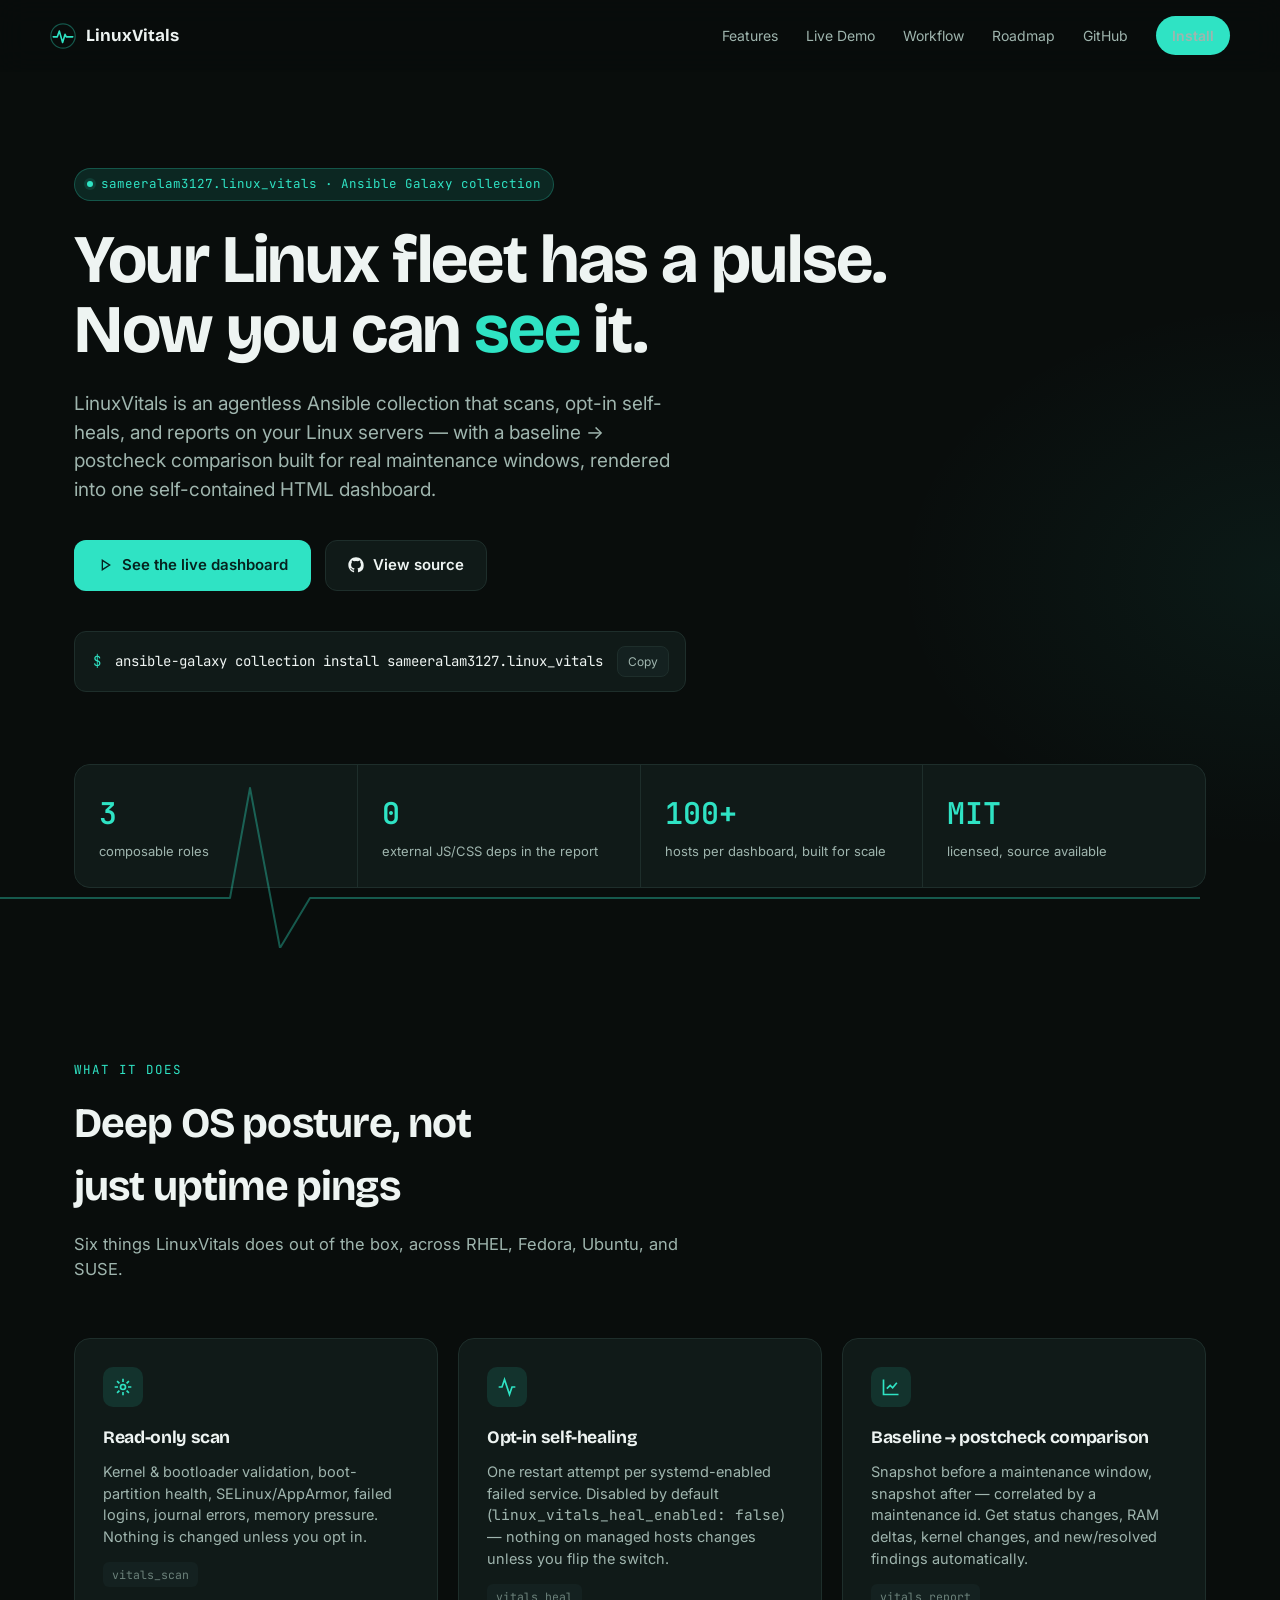
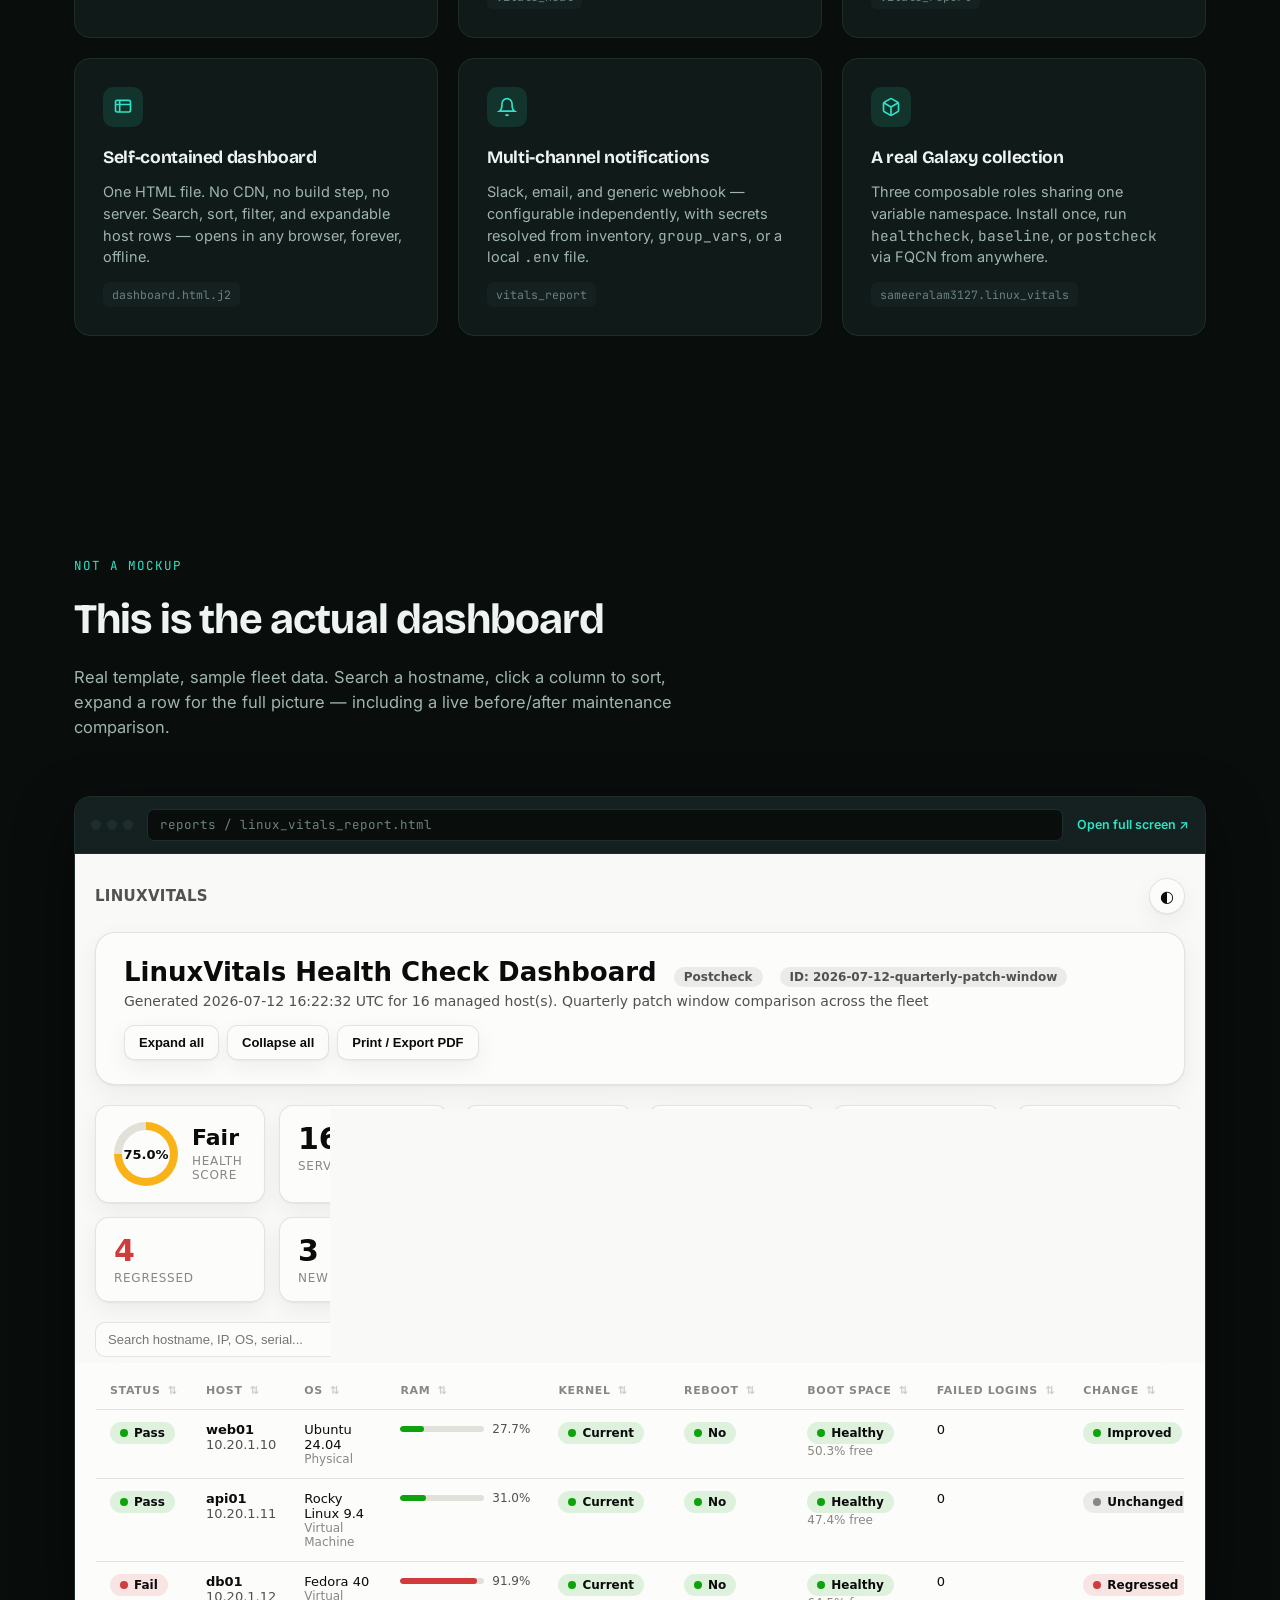
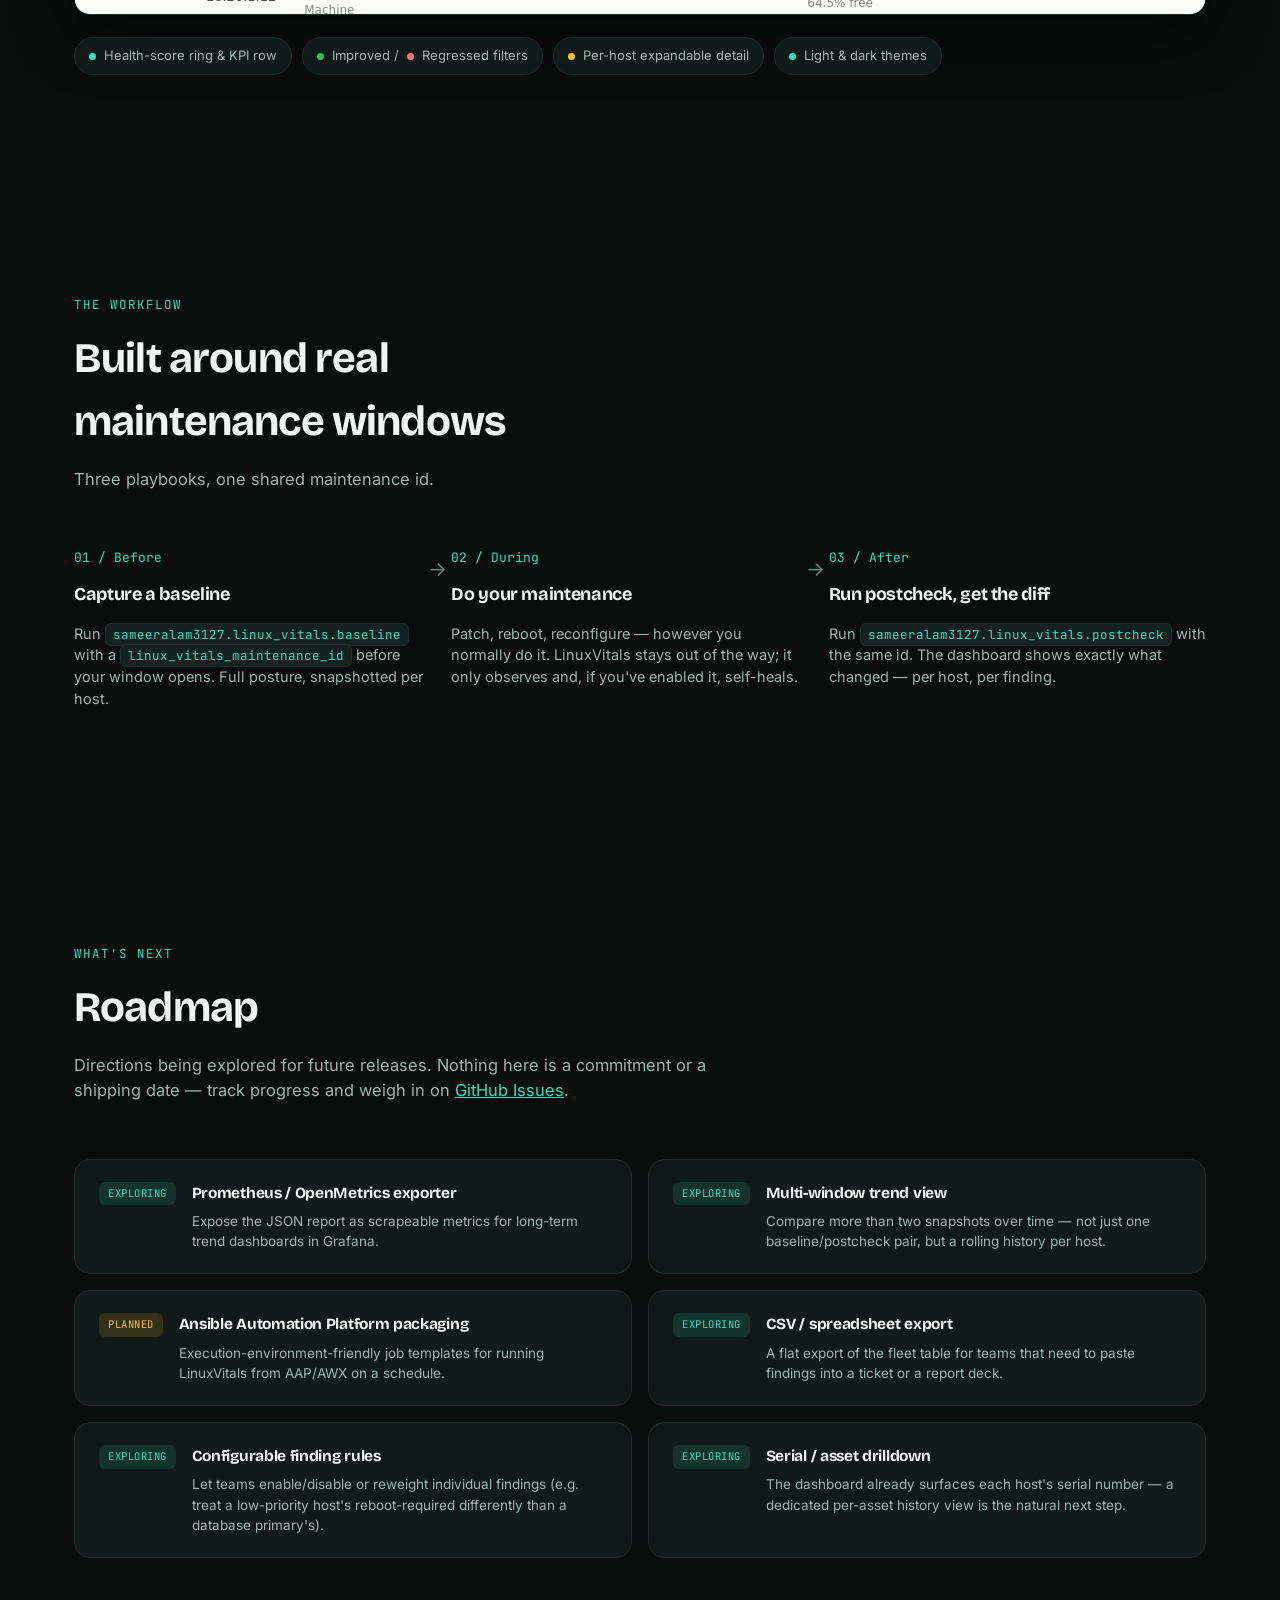
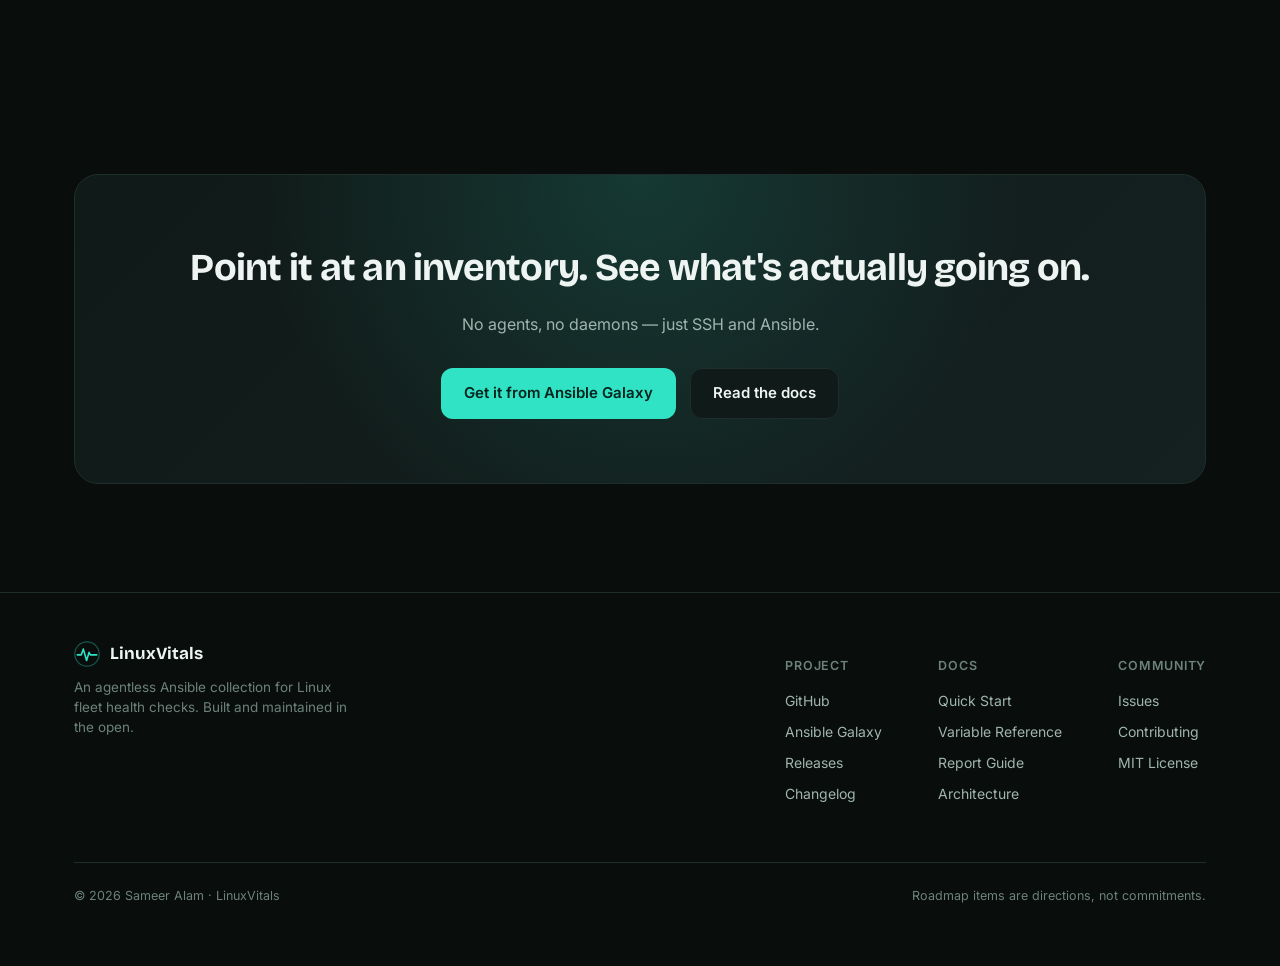
==== index.html @ 7f9e9f15 "Add gh-pages landing site with a live sample dashboard Standalone GitHub Pages site for the sameeral" ====
<!DOCTYPE html>
<html lang="en">
<head>
<meta charset="UTF-8">
<meta name="viewport" content="width=device-width, initial-scale=1.0">
<title>LinuxVitals — Continuous vitals for your Linux fleet</title>
<meta name="description" content="LinuxVitals is an agentless Ansible collection that scans, heals, and reports on Linux fleets — with a baseline/postcheck comparison built for real maintenance windows, and a self-contained HTML dashboard.">
<link rel="icon" href="data:image/svg+xml,%3Csvg xmlns='http://www.w3.org/2000/svg' viewBox='0 0 100 100'%3E%3Ctext y='.9em' font-size='90'%3E%F0%9F%A9%BA%3C/text%3E%3C/svg%3E">
<link rel="preconnect" href="https://fonts.googleapis.com">
<link rel="preconnect" href="https://fonts.gstatic.com" crossorigin>
<link href="https://fonts.googleapis.com/css2?family=Bricolage+Grotesque:opsz,wght@12..96,400;12..96,500;12..96,600;12..96,700;12..96,800&family=Inter:wght@400;500;600;700&family=JetBrains+Mono:wght@400;500;600&display=swap" rel="stylesheet">
<style>
  :root {
    --bg: #090d0c;
    --bg-alt: #0d1312;
    --surface: #101a18;
    --surface-2: #142120;
    --line: #1e2e2b;
    --ink: #eef4f2;
    --ink-2: #9fb5ae;
    --ink-3: #6c827b;
    --accent: #2fe3c4;
    --accent-dim: #1c8f7c;
    --accent-wash: rgba(47, 227, 196, 0.12);
    --good: #22c55e;
    --warning: #fbbf24;
    --critical: #f87171;
    --good-wash: rgba(34, 197, 94, 0.14);
    --warning-wash: rgba(251, 191, 36, 0.14);
    --critical-wash: rgba(248, 113, 113, 0.14);
    --shadow: 0 1px 0 rgba(255,255,255,0.03) inset, 0 20px 60px rgba(0,0,0,0.45);
    --radius: 16px;
    --font-display: "Bricolage Grotesque", system-ui, sans-serif;
    --font-body: "Inter", system-ui, -apple-system, sans-serif;
    --font-mono: "JetBrains Mono", ui-monospace, "SF Mono", monospace;
  }

  * { box-sizing: border-box; }
  html { scroll-behavior: smooth; }

  @media (prefers-reduced-motion: reduce) {
    html { scroll-behavior: auto; }
    * { animation-duration: 0.01ms !important; animation-iteration-count: 1 !important; transition-duration: 0.01ms !important; }
  }

  body {
    margin: 0;
    background: var(--bg);
    background-image:
      radial-gradient(ellipse 900px 500px at 15% -10%, rgba(47,227,196,0.10), transparent 60%),
      radial-gradient(ellipse 700px 500px at 100% 10%, rgba(47,227,196,0.06), transparent 55%);
    color: var(--ink);
    font-family: var(--font-body);
    line-height: 1.5;
    -webkit-font-smoothing: antialiased;
  }

  a { color: inherit; }

  ::selection { background: var(--accent); color: #06231e; }

  .wrap { max-width: 1180px; margin: 0 auto; padding: 0 24px; }

  h1, h2, h3 { font-family: var(--font-display); font-weight: 700; letter-spacing: -0.02em; text-wrap: balance; margin: 0; }

  code, .mono { font-family: var(--font-mono); }

  /* ---------- Nav ---------- */
  .nav {
    position: sticky; top: 0; z-index: 50;
    display: flex; align-items: center; justify-content: space-between;
    padding: 16px 24px;
    background: rgba(9, 13, 12, 0.72);
    backdrop-filter: blur(14px) saturate(140%);
    border-bottom: 1px solid transparent;
    transition: border-color 0.25s ease, background 0.25s ease;
  }
  .nav.is-scrolled { border-bottom-color: var(--line); background: rgba(9, 13, 12, 0.92); }
  .nav-inner { max-width: 1180px; margin: 0 auto; width: 100%; display: flex; align-items: center; justify-content: space-between; }

  .brand { display: flex; align-items: center; gap: 10px; font-family: var(--font-display); font-weight: 700; font-size: 17px; text-decoration: none; }
  .brand-mark { width: 26px; height: 26px; flex-shrink: 0; }

  .nav-links { display: flex; align-items: center; gap: 28px; }
  .nav-links a { font-size: 14px; color: var(--ink-2); text-decoration: none; transition: color 0.15s ease; }
  .nav-links a:hover { color: var(--ink); }
  .nav-cta {
    display: inline-flex; align-items: center; gap: 8px;
    background: var(--accent); color: #06231e; font-weight: 600; font-size: 13.5px;
    padding: 9px 16px; border-radius: 999px; text-decoration: none;
    transition: transform 0.15s ease, box-shadow 0.15s ease;
  }
  .nav-cta:hover { transform: translateY(-1px); box-shadow: 0 8px 24px rgba(47,227,196,0.28); }

  @media (max-width: 780px) { .nav-links > a:not(.nav-cta) { display: none; } }

  /* ---------- Hero ---------- */
  .hero { position: relative; padding: 96px 0 60px; overflow: hidden; }
  .hero-pulse { position: absolute; inset: auto 0 -20px 0; height: 220px; opacity: 0.55; pointer-events: none; }
  .eyebrow {
    display: inline-flex; align-items: center; gap: 8px;
    font-family: var(--font-mono); font-size: 12.5px; color: var(--accent);
    background: var(--accent-wash); border: 1px solid rgba(47,227,196,0.25);
    padding: 6px 12px; border-radius: 999px; margin-bottom: 24px;
  }
  .eyebrow .dot { width: 6px; height: 6px; border-radius: 50%; background: var(--accent); box-shadow: 0 0 0 3px var(--accent-wash); }

  .hero h1 { font-size: clamp(38px, 5.4vw, 68px); line-height: 1.04; max-width: 850px; }
  .hero h1 em { font-style: normal; color: var(--accent); }
  .hero p.lede { font-size: 19px; color: var(--ink-2); max-width: 620px; margin: 24px 0 36px; }

  .hero-actions { display: flex; flex-wrap: wrap; gap: 14px; align-items: center; }

  .btn {
    display: inline-flex; align-items: center; gap: 9px;
    padding: 13px 22px; border-radius: 12px; font-weight: 600; font-size: 15px;
    text-decoration: none; border: 1px solid transparent; cursor: pointer;
    transition: transform 0.15s ease, box-shadow 0.15s ease, border-color 0.15s ease, background 0.15s ease;
  }
  .btn-primary { background: var(--accent); color: #06231e; }
  .btn-primary:hover { transform: translateY(-1px); box-shadow: 0 10px 28px rgba(47,227,196,0.3); }
  .btn-ghost { background: var(--surface); color: var(--ink); border-color: var(--line); }
  .btn-ghost:hover { border-color: var(--accent-dim); }

  .install-snippet {
    margin-top: 40px; display: inline-flex; align-items: center; gap: 14px;
    background: var(--surface); border: 1px solid var(--line); border-radius: 12px;
    padding: 14px 16px 14px 18px; font-family: var(--font-mono); font-size: 14px; color: var(--ink-2);
  }
  .install-snippet .prompt { color: var(--accent); }
  .install-snippet code { color: var(--ink); }
  .copy-btn {
    background: var(--surface-2); border: 1px solid var(--line); color: var(--ink-2);
    border-radius: 8px; padding: 7px 10px; font-size: 12px; cursor: pointer; font-family: var(--font-body);
    transition: color 0.15s ease, border-color 0.15s ease;
  }
  .copy-btn:hover { color: var(--ink); border-color: var(--accent-dim); }

  /* ---------- Stat strip ---------- */
  .stat-strip {
    display: grid; grid-template-columns: repeat(4, 1fr); gap: 1px;
    background: var(--line); border: 1px solid var(--line); border-radius: var(--radius);
    overflow: hidden; margin-top: 72px;
  }
  .stat-strip .stat { background: var(--surface); padding: 26px 24px; }
  .stat .stat-value { font-family: var(--font-mono); font-size: 30px; font-weight: 600; color: var(--accent); font-variant-numeric: tabular-nums; }
  .stat .stat-label { font-size: 13px; color: var(--ink-2); margin-top: 6px; }
  @media (max-width: 700px) { .stat-strip { grid-template-columns: repeat(2, 1fr); } }

  /* ---------- Section shell ---------- */
  section { padding: 108px 0; }
  .section-head { max-width: 640px; margin-bottom: 56px; }
  .section-tag { font-family: var(--font-mono); font-size: 12.5px; color: var(--accent); text-transform: uppercase; letter-spacing: 0.08em; }
  .section-head h2 { font-size: clamp(28px, 3.6vw, 42px); margin-top: 12px; }
  .section-head p { color: var(--ink-2); font-size: 16.5px; margin-top: 14px; }

  .reveal { opacity: 0; transform: translateY(18px); transition: opacity 0.6s ease, transform 0.6s ease; }
  .reveal.is-visible { opacity: 1; transform: none; }

  /* ---------- Features ---------- */
  .feature-grid { display: grid; grid-template-columns: repeat(3, 1fr); gap: 20px; }
  @media (max-width: 940px) { .feature-grid { grid-template-columns: repeat(2, 1fr); } }
  @media (max-width: 640px) { .feature-grid { grid-template-columns: 1fr; } }

  .feature-card {
    background: var(--surface); border: 1px solid var(--line); border-radius: var(--radius);
    padding: 28px; transition: border-color 0.2s ease, transform 0.2s ease;
  }
  .feature-card:hover { border-color: var(--accent-dim); transform: translateY(-3px); }
  .feature-icon {
    width: 40px; height: 40px; border-radius: 10px; background: var(--accent-wash);
    display: flex; align-items: center; justify-content: center; margin-bottom: 18px; color: var(--accent);
  }
  .feature-card h3 { font-size: 17.5px; margin-bottom: 10px; }
  .feature-card p { font-size: 14.5px; color: var(--ink-2); margin: 0; }
  .feature-card .tag { display: inline-block; margin-top: 14px; font-family: var(--font-mono); font-size: 11.5px; color: var(--ink-3); background: var(--surface-2); padding: 4px 9px; border-radius: 6px; }

  /* ---------- Demo section ---------- */
  .browser-frame {
    background: var(--surface); border: 1px solid var(--line); border-radius: var(--radius);
    overflow: hidden; box-shadow: var(--shadow);
  }
  .browser-chrome {
    display: flex; align-items: center; gap: 14px;
    padding: 12px 16px; background: var(--surface-2); border-bottom: 1px solid var(--line);
  }
  .browser-dots { display: flex; gap: 6px; }
  .browser-dots span { width: 10px; height: 10px; border-radius: 50%; background: var(--line); }
  .browser-url {
    flex: 1; font-family: var(--font-mono); font-size: 12.5px; color: var(--ink-3);
    background: var(--bg); border: 1px solid var(--line); border-radius: 7px; padding: 6px 12px;
  }
  .browser-open { font-size: 12.5px; color: var(--accent); text-decoration: none; white-space: nowrap; font-weight: 600; }
  .demo-frame-wrap { height: 760px; background: #fcfcfb; }
  .demo-frame-wrap iframe { width: 100%; height: 100%; border: 0; display: block; }

  .demo-callouts { display: flex; flex-wrap: wrap; gap: 10px; margin-top: 22px; }
  .callout-pill {
    display: inline-flex; align-items: center; gap: 8px;
    font-size: 13px; color: var(--ink-2); background: var(--surface); border: 1px solid var(--line);
    padding: 8px 14px; border-radius: 999px;
  }
  .callout-pill .dot { width: 7px; height: 7px; border-radius: 50%; }
  .callout-pill .dot.good { background: var(--good); }
  .callout-pill .dot.warn { background: var(--warning); }
  .callout-pill .dot.crit { background: var(--critical); }
  .callout-pill .dot.accent { background: var(--accent); }

  /* ---------- Workflow ---------- */
  .workflow { display: grid; grid-template-columns: repeat(3, 1fr); gap: 0; position: relative; }
  @media (max-width: 820px) { .workflow { grid-template-columns: 1fr; gap: 20px; } }
  .workflow-step { position: relative; padding: 0 28px 0 0; }
  .workflow-step:last-child { padding-right: 0; }
  .workflow-num { font-family: var(--font-mono); color: var(--accent); font-size: 13px; margin-bottom: 14px; }
  .workflow-step h3 { font-size: 18px; margin-bottom: 10px; }
  .workflow-step p { color: var(--ink-2); font-size: 14.5px; }
  .workflow-step code { background: var(--surface-2); border: 1px solid var(--line); padding: 2px 7px; border-radius: 6px; font-size: 12.5px; color: var(--accent); }
  .workflow-arrow { position: absolute; right: 4px; top: 6px; color: var(--ink-3); font-size: 20px; }
  @media (max-width: 820px) { .workflow-arrow { display: none; } }

  /* ---------- Roadmap ---------- */
  .roadmap-note {
    font-size: 13.5px; color: var(--ink-3); border-left: 2px solid var(--accent-dim);
    padding-left: 14px; margin-bottom: 40px; max-width: 560px;
  }
  .roadmap-grid { display: grid; grid-template-columns: repeat(2, 1fr); gap: 16px; }
  @media (max-width: 780px) { .roadmap-grid { grid-template-columns: 1fr; } }
  .roadmap-card {
    display: flex; gap: 16px; background: var(--surface); border: 1px solid var(--line);
    border-radius: var(--radius); padding: 22px 24px;
  }
  .roadmap-status {
    flex-shrink: 0; font-family: var(--font-mono); font-size: 10.5px; text-transform: uppercase; letter-spacing: 0.05em;
    padding: 4px 9px; border-radius: 6px; height: fit-content; white-space: nowrap;
  }
  .roadmap-status.exploring { background: var(--accent-wash); color: var(--accent); }
  .roadmap-status.planned { background: var(--warning-wash); color: var(--warning); }
  .roadmap-card h3 { font-size: 15.5px; margin-bottom: 6px; }
  .roadmap-card p { font-size: 13.5px; color: var(--ink-2); margin: 0; }

  /* ---------- CTA band ---------- */
  .cta-band {
    background: linear-gradient(135deg, var(--surface) 0%, var(--surface-2) 100%);
    border: 1px solid var(--line); border-radius: 24px;
    padding: 64px 48px; text-align: center; position: relative; overflow: hidden;
  }
  .cta-band::before {
    content: ""; position: absolute; inset: 0;
    background: radial-gradient(circle at 50% 0%, rgba(47,227,196,0.14), transparent 60%);
  }
  .cta-band h2 { font-size: clamp(26px, 4vw, 38px); position: relative; }
  .cta-band p { color: var(--ink-2); margin: 16px auto 32px; max-width: 480px; position: relative; }
  .cta-band .hero-actions { justify-content: center; position: relative; }

  /* ---------- Footer ---------- */
  footer { border-top: 1px solid var(--line); padding: 48px 0 60px; }
  .footer-grid { display: flex; justify-content: space-between; align-items: flex-start; flex-wrap: wrap; gap: 32px; }
  .footer-brand p { color: var(--ink-3); font-size: 13.5px; max-width: 280px; margin-top: 10px; }
  .footer-links { display: flex; gap: 56px; flex-wrap: wrap; }
  .footer-col h4 { font-size: 12.5px; text-transform: uppercase; letter-spacing: 0.06em; color: var(--ink-3); margin-bottom: 14px; font-family: var(--font-body); font-weight: 600; }
  .footer-col a { display: block; font-size: 14px; color: var(--ink-2); text-decoration: none; margin-bottom: 10px; }
  .footer-col a:hover { color: var(--accent); }
  .footer-bottom { margin-top: 48px; padding-top: 24px; border-top: 1px solid var(--line); display: flex; justify-content: space-between; flex-wrap: wrap; gap: 12px; font-size: 12.5px; color: var(--ink-3); }
</style>
</head>
<body>

<nav class="nav" id="nav">
  <div class="nav-inner">
    <a class="brand" href="#top">
      <svg class="brand-mark" viewBox="0 0 32 32" fill="none">
        <circle cx="16" cy="16" r="15" stroke="#2fe3c4" stroke-width="1.5" opacity="0.35"/>
        <path d="M4 17h5l2.5-7 4 14 3-10 1.5 3H28" stroke="#2fe3c4" stroke-width="2" stroke-linecap="round" stroke-linejoin="round" fill="none"/>
      </svg>
      LinuxVitals
    </a>
    <div class="nav-links">
      <a href="#features">Features</a>
      <a href="#demo">Live Demo</a>
      <a href="#workflow">Workflow</a>
      <a href="#roadmap">Roadmap</a>
      <a href="https://github.com/sameeralam3127/linux-vitals" target="_blank" rel="noopener">GitHub</a>
      <a class="nav-cta" href="#install">Install</a>
    </div>
  </div>
</nav>

<main id="top">
  <header class="hero">
    <div class="wrap">
      <span class="eyebrow"><span class="dot"></span> sameeralam3127.linux_vitals · Ansible Galaxy collection</span>
      <h1>Your Linux fleet has a pulse.<br>Now you can <em>see</em> it.</h1>
      <p class="lede">LinuxVitals is an agentless Ansible collection that scans, opt-in self-heals, and reports on your Linux servers — with a baseline → postcheck comparison built for real maintenance windows, rendered into one self-contained HTML dashboard.</p>
      <div class="hero-actions">
        <a class="btn btn-primary" href="#demo">
          <svg width="16" height="16" viewBox="0 0 24 24" fill="none" stroke="currentColor" stroke-width="2"><path d="M8 5v14l11-7z"/></svg>
          See the live dashboard
        </a>
        <a class="btn btn-ghost" href="https://github.com/sameeralam3127/linux-vitals" target="_blank" rel="noopener">
          <svg width="16" height="16" viewBox="0 0 24 24" fill="currentColor"><path d="M12 .5C5.65.5.5 5.65.5 12c0 5.08 3.29 9.39 7.86 10.91.57.1.79-.25.79-.55 0-.27-.01-1.16-.02-2.11-3.2.7-3.88-1.36-3.88-1.36-.52-1.34-1.28-1.69-1.28-1.69-1.05-.72.08-.7.08-.7 1.16.08 1.77 1.19 1.77 1.19 1.03 1.77 2.71 1.26 3.37.96.1-.75.4-1.26.73-1.55-2.55-.29-5.24-1.28-5.24-5.7 0-1.26.45-2.29 1.19-3.09-.12-.29-.52-1.47.11-3.06 0 0 .97-.31 3.18 1.18a11 11 0 0 1 5.79 0c2.2-1.49 3.17-1.18 3.17-1.18.64 1.59.24 2.77.12 3.06.74.8 1.18 1.83 1.18 3.09 0 4.43-2.69 5.4-5.25 5.69.42.36.78 1.07.78 2.15 0 1.56-.01 2.81-.01 3.19 0 .3.21.66.8.55A10.52 10.52 0 0 0 23.5 12c0-6.35-5.15-11.5-11.5-11.5z"/></svg>
          View source
        </a>
      </div>
      <div class="install-snippet">
        <span class="prompt">$</span>
        <code id="install-cmd">ansible-galaxy collection install sameeralam3127.linux_vitals</code>
        <button class="copy-btn" id="copy-install" type="button">Copy</button>
      </div>

      <div class="stat-strip reveal">
        <div class="stat"><div class="stat-value">3</div><div class="stat-label">composable roles</div></div>
        <div class="stat"><div class="stat-value">0</div><div class="stat-label">external JS/CSS deps in the report</div></div>
        <div class="stat"><div class="stat-value">100+</div><div class="stat-label">hosts per dashboard, built for scale</div></div>
        <div class="stat"><div class="stat-value">MIT</div><div class="stat-label">licensed, source available</div></div>
      </div>
    </div>
    <svg class="hero-pulse" id="pulse-svg" viewBox="0 0 1200 220" preserveAspectRatio="none" aria-hidden="true">
      <path id="pulse-path" d="M0,150 L200,150 L230,150 L250,40 L280,200 L310,150 L340,150 L1200,150"
        fill="none" stroke="#2fe3c4" stroke-width="2" stroke-linecap="round" stroke-linejoin="round" opacity="0.65"/>
    </svg>
  </header>

  <section id="features">
    <div class="wrap">
      <div class="section-head reveal">
        <span class="section-tag">What it does</span>
        <h2>Deep OS posture, not just uptime pings</h2>
        <p>Six things LinuxVitals does out of the box, across RHEL, Fedora, Ubuntu, and SUSE.</p>
      </div>
      <div class="feature-grid">
        <div class="feature-card reveal">
          <div class="feature-icon"><svg width="20" height="20" viewBox="0 0 24 24" fill="none" stroke="currentColor" stroke-width="2"><path d="M12 2v4M12 18v4M4.9 4.9l2.8 2.8M16.3 16.3l2.8 2.8M2 12h4M18 12h4M4.9 19.1l2.8-2.8M16.3 7.7l2.8-2.8"/><circle cx="12" cy="12" r="3"/></svg></div>
          <h3>Read-only scan</h3>
          <p>Kernel &amp; bootloader validation, boot-partition health, SELinux/AppArmor, failed logins, journal errors, memory pressure. Nothing is changed unless you opt in.</p>
          <span class="tag">vitals_scan</span>
        </div>
        <div class="feature-card reveal">
          <div class="feature-icon"><svg width="20" height="20" viewBox="0 0 24 24" fill="none" stroke="currentColor" stroke-width="2"><path d="M22 12h-4l-3 9L9 3l-3 9H2"/></svg></div>
          <h3>Opt-in self-healing</h3>
          <p>One restart attempt per systemd-enabled failed service. Disabled by default (<code>linux_vitals_heal_enabled: false</code>) — nothing on managed hosts changes unless you flip the switch.</p>
          <span class="tag">vitals_heal</span>
        </div>
        <div class="feature-card reveal">
          <div class="feature-icon"><svg width="20" height="20" viewBox="0 0 24 24" fill="none" stroke="currentColor" stroke-width="2"><path d="M3 3v18h18"/><path d="M7 14l4-4 3 3 5-6"/></svg></div>
          <h3>Baseline → postcheck comparison</h3>
          <p>Snapshot before a maintenance window, snapshot after — correlated by a maintenance id. Get status changes, RAM deltas, kernel changes, and new/resolved findings automatically.</p>
          <span class="tag">vitals_report</span>
        </div>
        <div class="feature-card reveal">
          <div class="feature-icon"><svg width="20" height="20" viewBox="0 0 24 24" fill="none" stroke="currentColor" stroke-width="2"><rect x="3" y="4" width="18" height="14" rx="2"/><path d="M3 9h18M8 4v14"/></svg></div>
          <h3>Self-contained dashboard</h3>
          <p>One HTML file. No CDN, no build step, no server. Search, sort, filter, and expandable host rows — opens in any browser, forever, offline.</p>
          <span class="tag">dashboard.html.j2</span>
        </div>
        <div class="feature-card reveal">
          <div class="feature-icon"><svg width="20" height="20" viewBox="0 0 24 24" fill="none" stroke="currentColor" stroke-width="2"><path d="M13.73 21a2 2 0 0 1-3.46 0"/><path d="M18 8a6 6 0 0 0-12 0c0 7-3 9-3 9h18s-3-2-3-9"/></svg></div>
          <h3>Multi-channel notifications</h3>
          <p>Slack, email, and generic webhook — configurable independently, with secrets resolved from inventory, <code>group_vars</code>, or a local <code>.env</code> file.</p>
          <span class="tag">vitals_report</span>
        </div>
        <div class="feature-card reveal">
          <div class="feature-icon"><svg width="20" height="20" viewBox="0 0 24 24" fill="none" stroke="currentColor" stroke-width="2"><path d="M21 16V8a2 2 0 0 0-1-1.73l-7-4a2 2 0 0 0-2 0l-7 4A2 2 0 0 0 3 8v8a2 2 0 0 0 1 1.73l7 4a2 2 0 0 0 2 0l7-4A2 2 0 0 0 21 16z"/><path d="M3.27 6.96L12 12.01l8.73-5.05M12 22.08V12"/></svg></div>
          <h3>A real Galaxy collection</h3>
          <p>Three composable roles sharing one variable namespace. Install once, run <code>healthcheck</code>, <code>baseline</code>, or <code>postcheck</code> via FQCN from anywhere.</p>
          <span class="tag">sameeralam3127.linux_vitals</span>
        </div>
      </div>
    </div>
  </section>

  <section id="demo">
    <div class="wrap">
      <div class="section-head reveal">
        <span class="section-tag">Not a mockup</span>
        <h2>This is the actual dashboard</h2>
        <p>Real template, sample fleet data. Search a hostname, click a column to sort, expand a row for the full picture — including a live before/after maintenance comparison.</p>
      </div>
      <div class="browser-frame reveal">
        <div class="browser-chrome">
          <div class="browser-dots"><span></span><span></span><span></span></div>
          <div class="browser-url">reports / linux_vitals_report.html</div>
          <a class="browser-open" href="demo-dashboard.html" target="_blank" rel="noopener">Open full screen ↗</a>
        </div>
        <div class="demo-frame-wrap">
          <iframe src="demo-dashboard.html" title="LinuxVitals sample dashboard" loading="lazy"></iframe>
        </div>
      </div>
      <div class="demo-callouts reveal">
        <span class="callout-pill"><span class="dot accent"></span> Health-score ring &amp; KPI row</span>
        <span class="callout-pill"><span class="dot good"></span> Improved / <span class="dot crit"></span> Regressed filters</span>
        <span class="callout-pill"><span class="dot warn"></span> Per-host expandable detail</span>
        <span class="callout-pill"><span class="dot accent"></span> Light &amp; dark themes</span>
      </div>
    </div>
  </section>

  <section id="workflow">
    <div class="wrap">
      <div class="section-head reveal">
        <span class="section-tag">The workflow</span>
        <h2>Built around real maintenance windows</h2>
        <p>Three playbooks, one shared maintenance id.</p>
      </div>
      <div class="workflow">
        <div class="workflow-step reveal">
          <div class="workflow-num">01 / Before</div>
          <h3>Capture a baseline</h3>
          <p>Run <code>sameeralam3127.linux_vitals.baseline</code> with a <code>linux_vitals_maintenance_id</code> before your window opens. Full posture, snapshotted per host.</p>
          <span class="workflow-arrow">→</span>
        </div>
        <div class="workflow-step reveal">
          <div class="workflow-num">02 / During</div>
          <h3>Do your maintenance</h3>
          <p>Patch, reboot, reconfigure — however you normally do it. LinuxVitals stays out of the way; it only observes and, if you've enabled it, self-heals.</p>
          <span class="workflow-arrow">→</span>
        </div>
        <div class="workflow-step reveal">
          <div class="workflow-num">03 / After</div>
          <h3>Run postcheck, get the diff</h3>
          <p>Run <code>sameeralam3127.linux_vitals.postcheck</code> with the same id. The dashboard shows exactly what changed — per host, per finding.</p>
        </div>
      </div>
    </div>
  </section>

  <section id="roadmap">
    <div class="wrap">
      <div class="section-head reveal">
        <span class="section-tag">What's next</span>
        <h2>Roadmap</h2>
        <p>Directions being explored for future releases. Nothing here is a commitment or a shipping date — track progress and weigh in on <a href="https://github.com/sameeralam3127/linux-vitals/issues" target="_blank" rel="noopener" style="color:var(--accent);text-decoration:underline;">GitHub Issues</a>.</p>
      </div>
      <div class="roadmap-grid">
        <div class="roadmap-card reveal">
          <span class="roadmap-status exploring">Exploring</span>
          <div>
            <h3>Prometheus / OpenMetrics exporter</h3>
            <p>Expose the JSON report as scrapeable metrics for long-term trend dashboards in Grafana.</p>
          </div>
        </div>
        <div class="roadmap-card reveal">
          <span class="roadmap-status exploring">Exploring</span>
          <div>
            <h3>Multi-window trend view</h3>
            <p>Compare more than two snapshots over time — not just one baseline/postcheck pair, but a rolling history per host.</p>
          </div>
        </div>
        <div class="roadmap-card reveal">
          <span class="roadmap-status planned">Planned</span>
          <div>
            <h3>Ansible Automation Platform packaging</h3>
            <p>Execution-environment-friendly job templates for running LinuxVitals from AAP/AWX on a schedule.</p>
          </div>
        </div>
        <div class="roadmap-card reveal">
          <span class="roadmap-status exploring">Exploring</span>
          <div>
            <h3>CSV / spreadsheet export</h3>
            <p>A flat export of the fleet table for teams that need to paste findings into a ticket or a report deck.</p>
          </div>
        </div>
        <div class="roadmap-card reveal">
          <span class="roadmap-status exploring">Exploring</span>
          <div>
            <h3>Configurable finding rules</h3>
            <p>Let teams enable/disable or reweight individual findings (e.g. treat a low-priority host's reboot-required differently than a database primary's).</p>
          </div>
        </div>
        <div class="roadmap-card reveal">
          <span class="roadmap-status exploring">Exploring</span>
          <div>
            <h3>Serial / asset drilldown</h3>
            <p>The dashboard already surfaces each host's serial number — a dedicated per-asset history view is the natural next step.</p>
          </div>
        </div>
      </div>
    </div>
  </section>

  <section id="install">
    <div class="wrap">
      <div class="cta-band reveal">
        <h2>Point it at an inventory. See what's actually going on.</h2>
        <p>No agents, no daemons — just SSH and Ansible.</p>
        <div class="hero-actions">
          <a class="btn btn-primary" href="https://galaxy.ansible.com/ui/repo/published/sameeralam3127/linux_vitals/" target="_blank" rel="noopener">
            Get it from Ansible Galaxy
          </a>
          <a class="btn btn-ghost" href="https://github.com/sameeralam3127/linux-vitals#readme" target="_blank" rel="noopener">Read the docs</a>
        </div>
      </div>
    </div>
  </section>
</main>

<footer>
  <div class="wrap">
    <div class="footer-grid">
      <div class="footer-brand">
        <a class="brand" href="#top">
          <svg class="brand-mark" viewBox="0 0 32 32" fill="none">
            <circle cx="16" cy="16" r="15" stroke="#2fe3c4" stroke-width="1.5" opacity="0.35"/>
            <path d="M4 17h5l2.5-7 4 14 3-10 1.5 3H28" stroke="#2fe3c4" stroke-width="2" stroke-linecap="round" stroke-linejoin="round" fill="none"/>
          </svg>
          LinuxVitals
        </a>
        <p>An agentless Ansible collection for Linux fleet health checks. Built and maintained in the open.</p>
      </div>
      <div class="footer-links">
        <div class="footer-col">
          <h4>Project</h4>
          <a href="https://github.com/sameeralam3127/linux-vitals" target="_blank" rel="noopener">GitHub</a>
          <a href="https://galaxy.ansible.com/ui/repo/published/sameeralam3127/linux_vitals/" target="_blank" rel="noopener">Ansible Galaxy</a>
          <a href="https://github.com/sameeralam3127/linux-vitals/releases" target="_blank" rel="noopener">Releases</a>
          <a href="https://github.com/sameeralam3127/linux-vitals/blob/main/CHANGELOG.md" target="_blank" rel="noopener">Changelog</a>
        </div>
        <div class="footer-col">
          <h4>Docs</h4>
          <a href="https://github.com/sameeralam3127/linux-vitals/blob/main/docs/quickstart.md" target="_blank" rel="noopener">Quick Start</a>
          <a href="https://github.com/sameeralam3127/linux-vitals/blob/main/docs/variable-reference.md" target="_blank" rel="noopener">Variable Reference</a>
          <a href="https://github.com/sameeralam3127/linux-vitals/blob/main/docs/report-guide.md" target="_blank" rel="noopener">Report Guide</a>
          <a href="https://github.com/sameeralam3127/linux-vitals/blob/main/docs/architecture.md" target="_blank" rel="noopener">Architecture</a>
        </div>
        <div class="footer-col">
          <h4>Community</h4>
          <a href="https://github.com/sameeralam3127/linux-vitals/issues" target="_blank" rel="noopener">Issues</a>
          <a href="https://github.com/sameeralam3127/linux-vitals/blob/main/CONTRIBUTING.md" target="_blank" rel="noopener">Contributing</a>
          <a href="https://github.com/sameeralam3127/linux-vitals/blob/main/LICENSE" target="_blank" rel="noopener">MIT License</a>
        </div>
      </div>
    </div>
    <div class="footer-bottom">
      <span>© 2026 Sameer Alam · LinuxVitals</span>
      <span>Roadmap items are directions, not commitments.</span>
    </div>
  </div>
</footer>

<script>
(function () {
  "use strict";

  var nav = document.getElementById("nav");
  window.addEventListener("scroll", function () {
    nav.classList.toggle("is-scrolled", window.scrollY > 8);
  }, { passive: true });

  var copyBtn = document.getElementById("copy-install");
  var installCmd = document.getElementById("install-cmd");
  if (copyBtn) {
    copyBtn.addEventListener("click", function () {
      var text = installCmd.textContent;
      var done = function () {
        var original = copyBtn.textContent;
        copyBtn.textContent = "Copied";
        setTimeout(function () { copyBtn.textContent = original; }, 1600);
      };
      if (navigator.clipboard && navigator.clipboard.writeText) {
        navigator.clipboard.writeText(text).then(done).catch(function () {});
      } else {
        var ta = document.createElement("textarea");
        ta.value = text;
        document.body.appendChild(ta);
        ta.select();
        try { document.execCommand("copy"); done(); } catch (e) {}
        document.body.removeChild(ta);
      }
    });
  }

  var reduceMotion = window.matchMedia && window.matchMedia("(prefers-reduced-motion: reduce)").matches;

  if (!reduceMotion && "IntersectionObserver" in window) {
    var io = new IntersectionObserver(function (entries) {
      entries.forEach(function (entry) {
        if (entry.isIntersecting) {
          entry.target.classList.add("is-visible");
          io.unobserve(entry.target);
        }
      });
    }, { threshold: 0.12 });
    document.querySelectorAll(".reveal").forEach(function (el) { io.observe(el); });
  } else {
    document.querySelectorAll(".reveal").forEach(function (el) { el.classList.add("is-visible"); });
  }

  if (!reduceMotion) {
    var path = document.getElementById("pulse-path");
    if (path) {
      var len = path.getTotalLength();
      path.style.strokeDasharray = len;
      path.style.strokeDashoffset = len;
      var start = null;
      var duration = 2600;
      function tick(ts) {
        if (!start) start = ts;
        var elapsed = (ts - start) % (duration * 1.6);
        var progress = Math.min(elapsed / duration, 1);
        path.style.strokeDashoffset = len * (1 - progress);
        requestAnimationFrame(tick);
      }
      requestAnimationFrame(tick);
    }
  }
})();
</script>
</body>
</html>
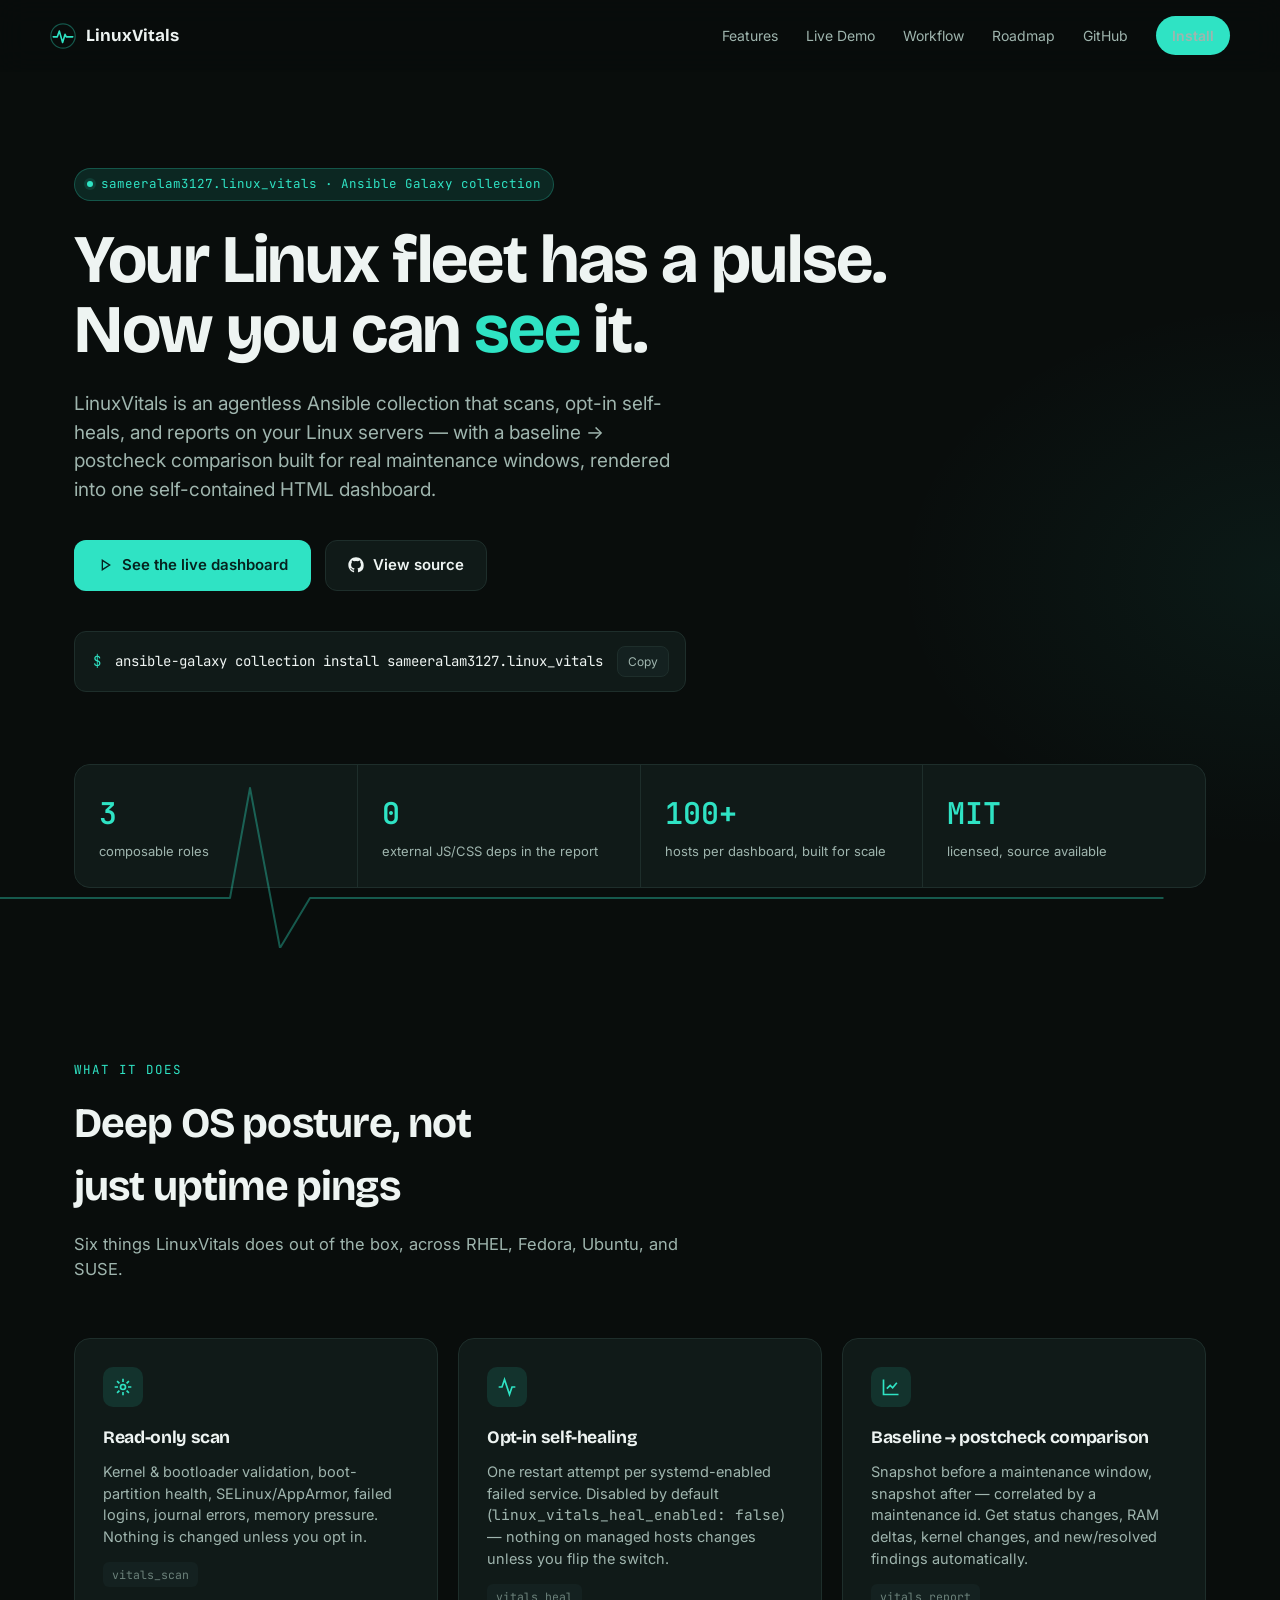
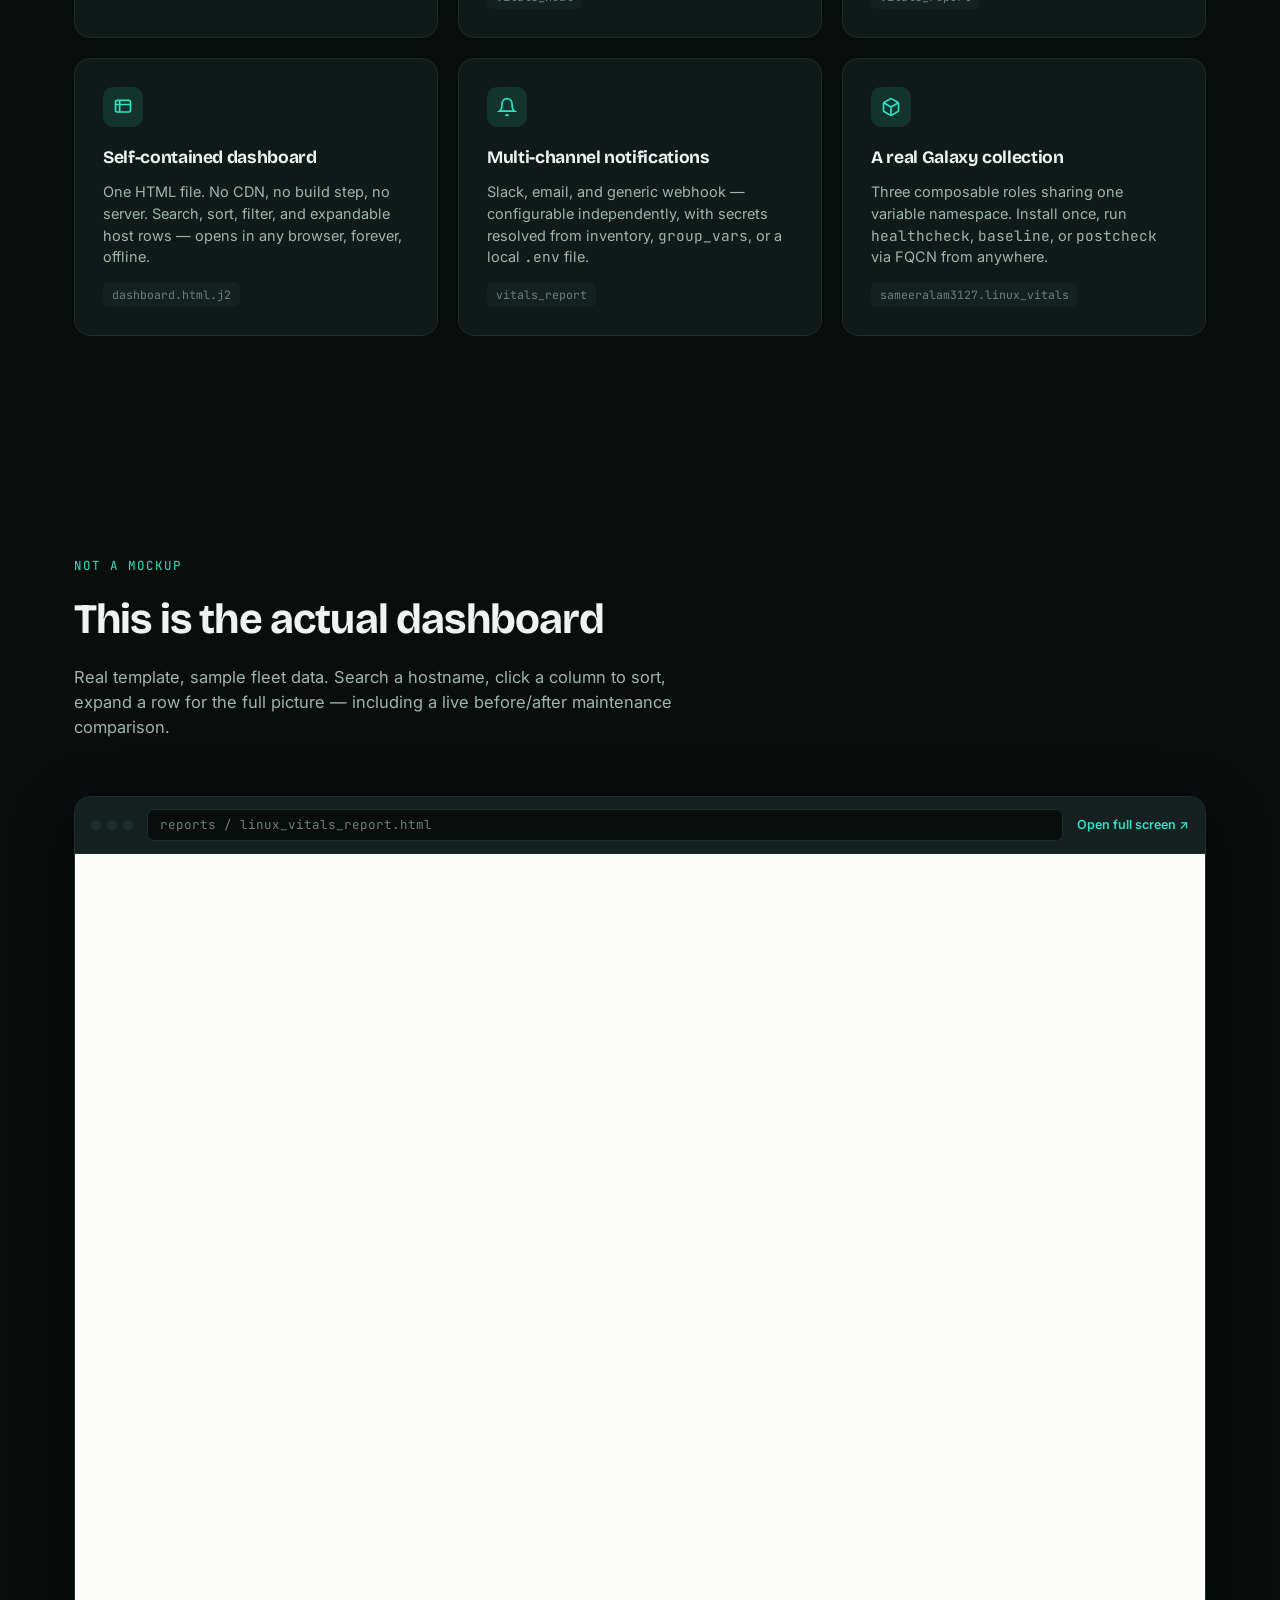
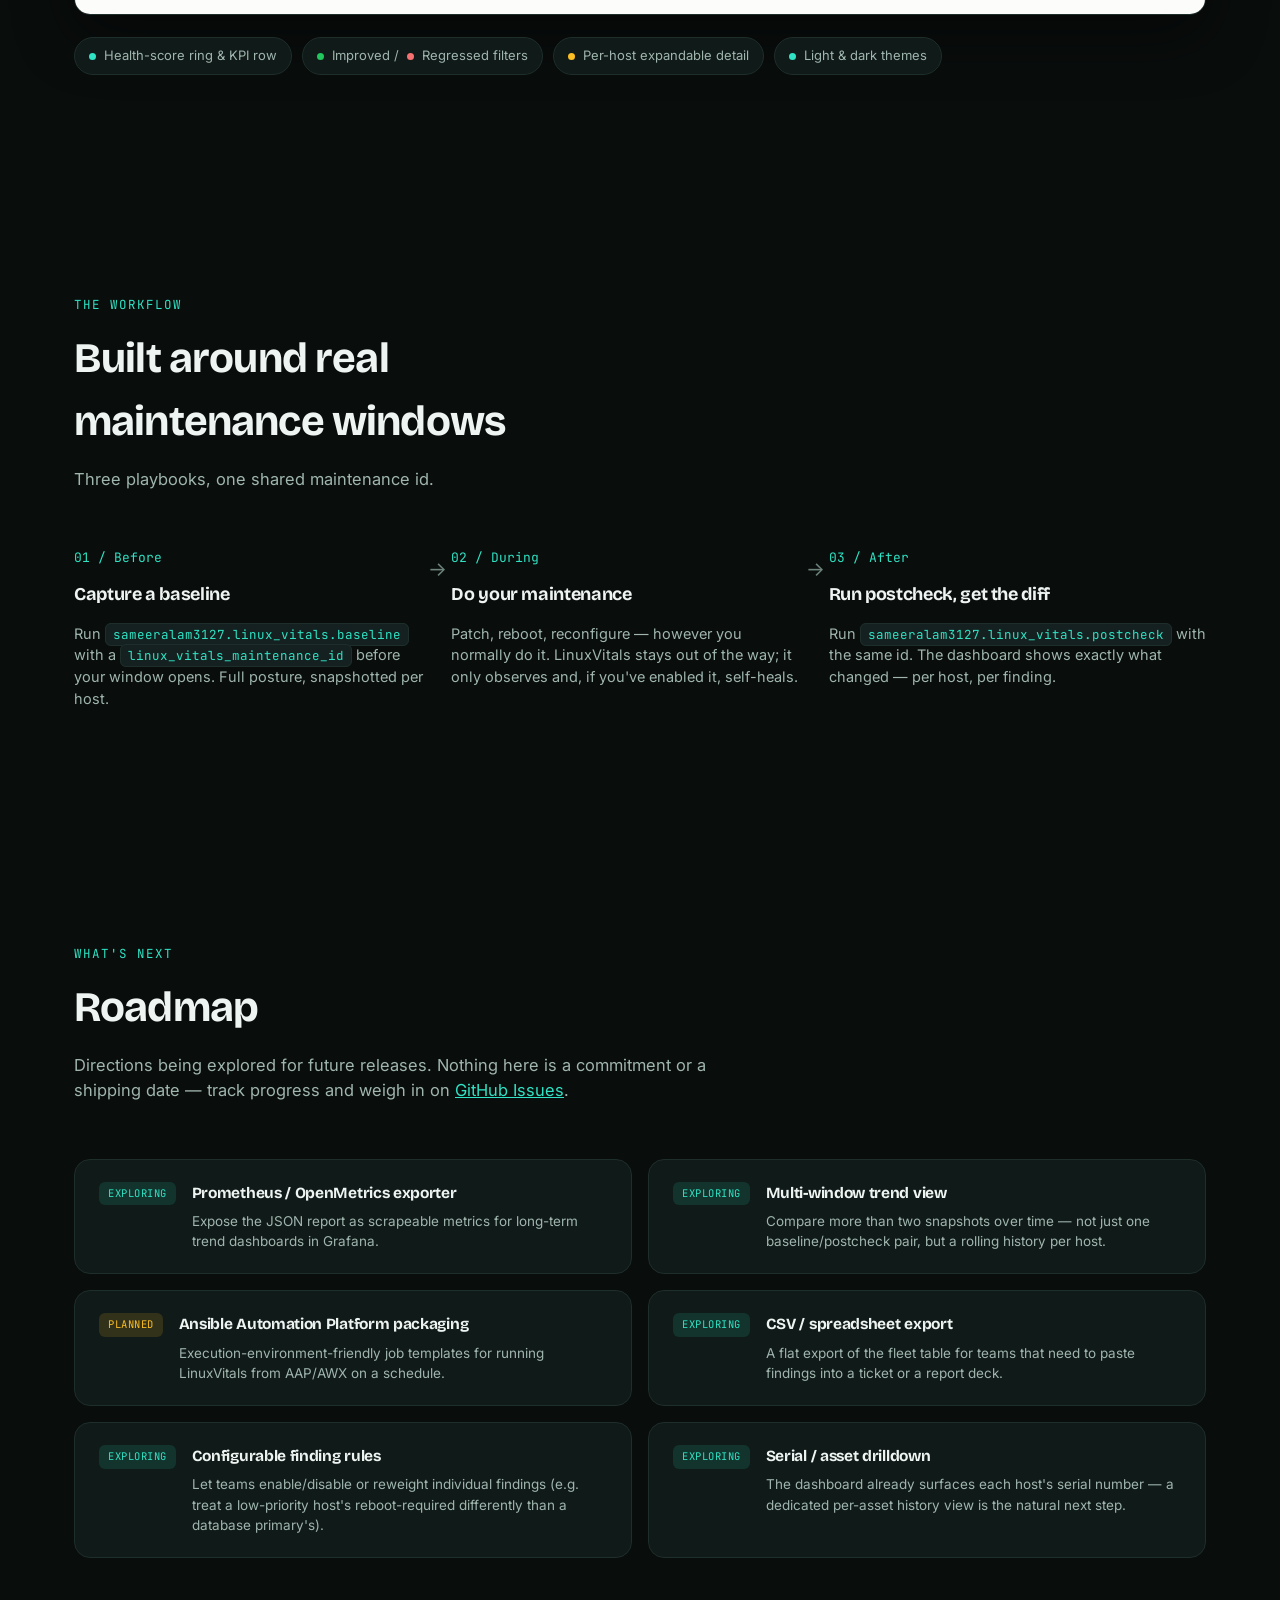
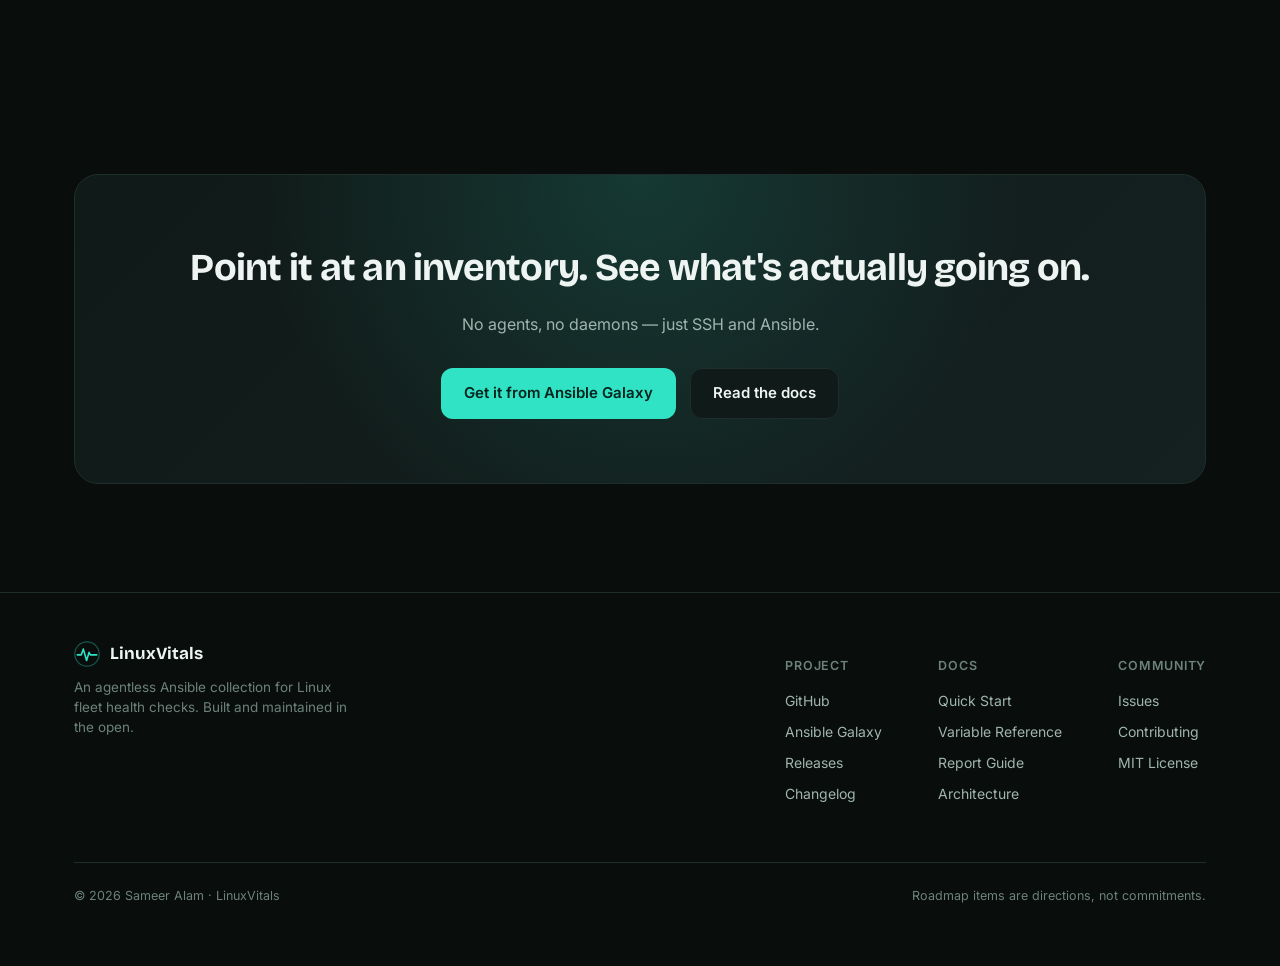
==== commit cc849910: "Consolidate gh-pages into a single index.html Embed the sample dashboard as an inline base64 data: U" ====
--- a/index.html
+++ b/index.html
@@ -379,10 +379,10 @@
         <div class="browser-chrome">
           <div class="browser-dots"><span></span><span></span><span></span></div>
           <div class="browser-url">reports / linux_vitals_report.html</div>
-          <a class="browser-open" href="demo-dashboard.html" target="_blank" rel="noopener">Open full screen ↗</a>
+          <a class="browser-open" href="[data-uri]" target="_blank" rel="noopener">Open full screen ↗</a>
         </div>
         <div class="demo-frame-wrap">
-          <iframe src="demo-dashboard.html" title="LinuxVitals sample dashboard" loading="lazy"></iframe>
+          <iframe src="[data-uri]" title="LinuxVitals sample dashboard" loading="lazy"></iframe>
         </div>
       </div>
       <div class="demo-callouts reveal">
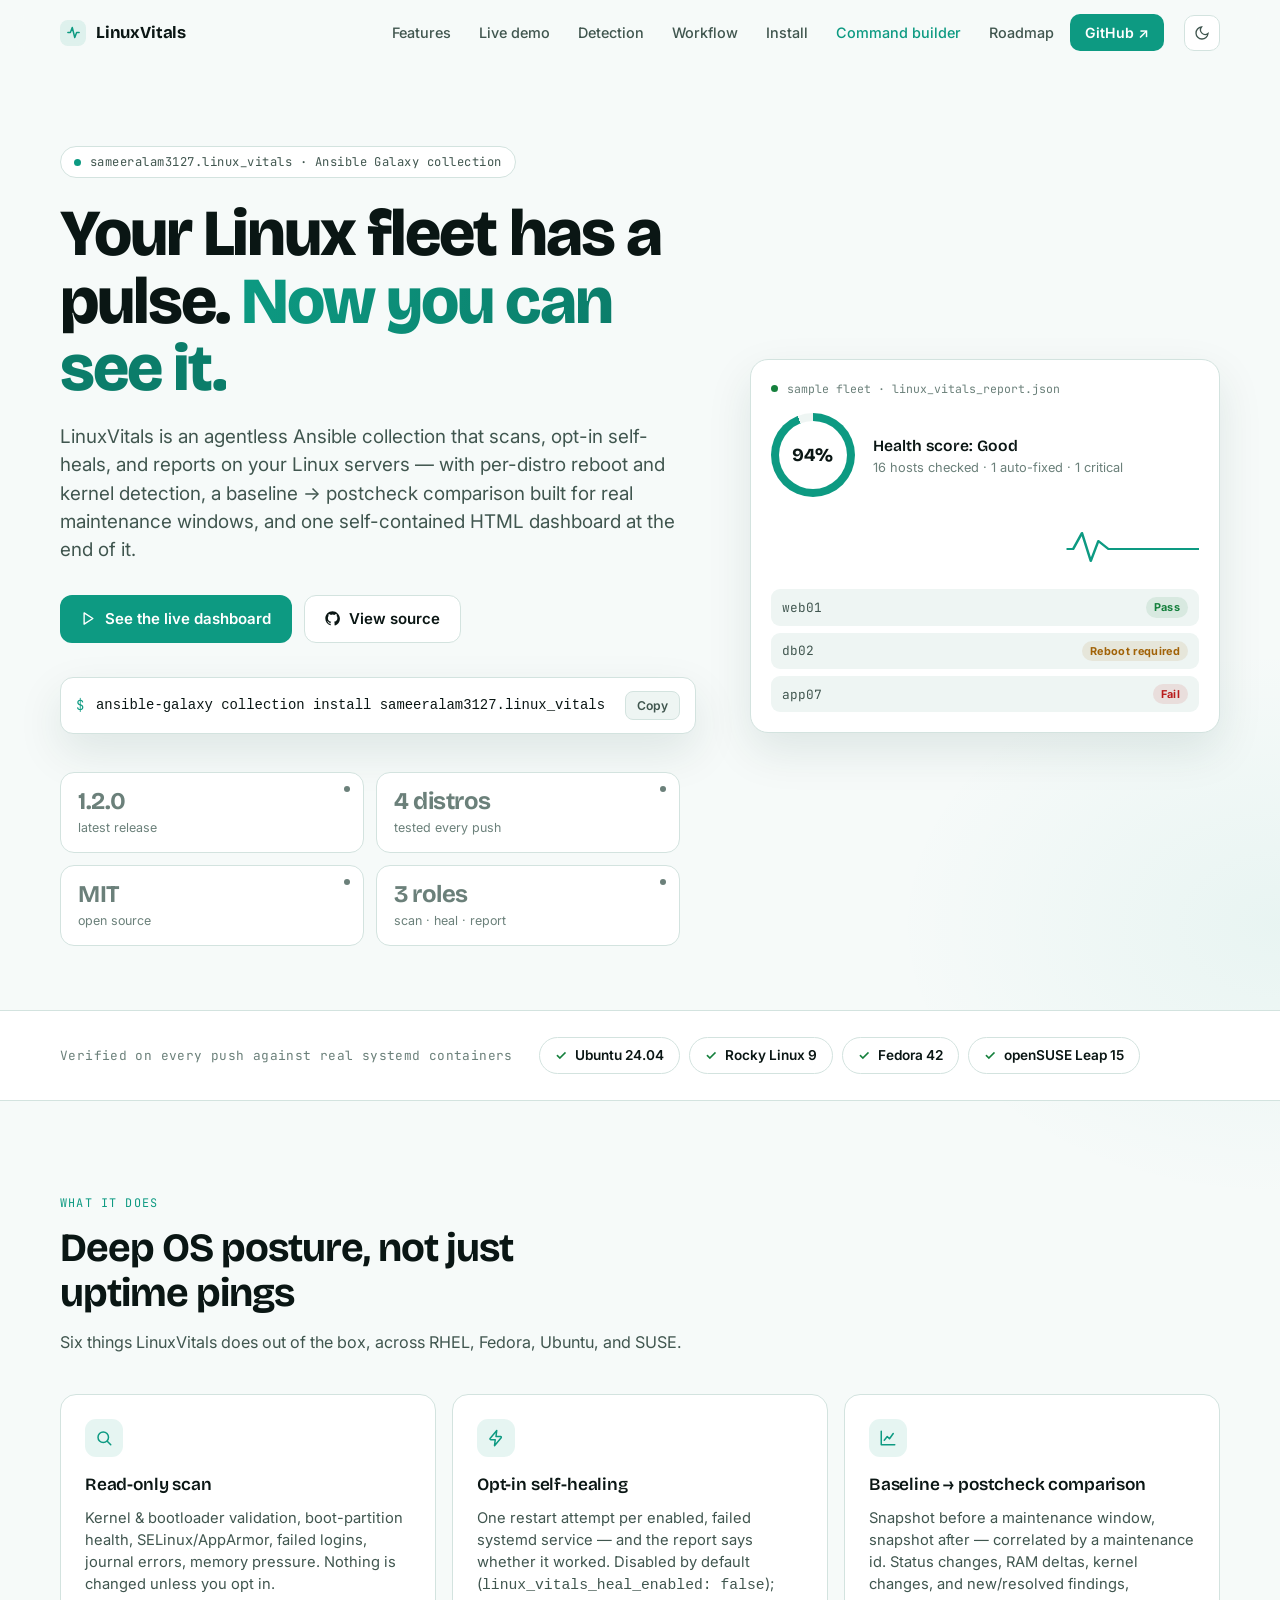
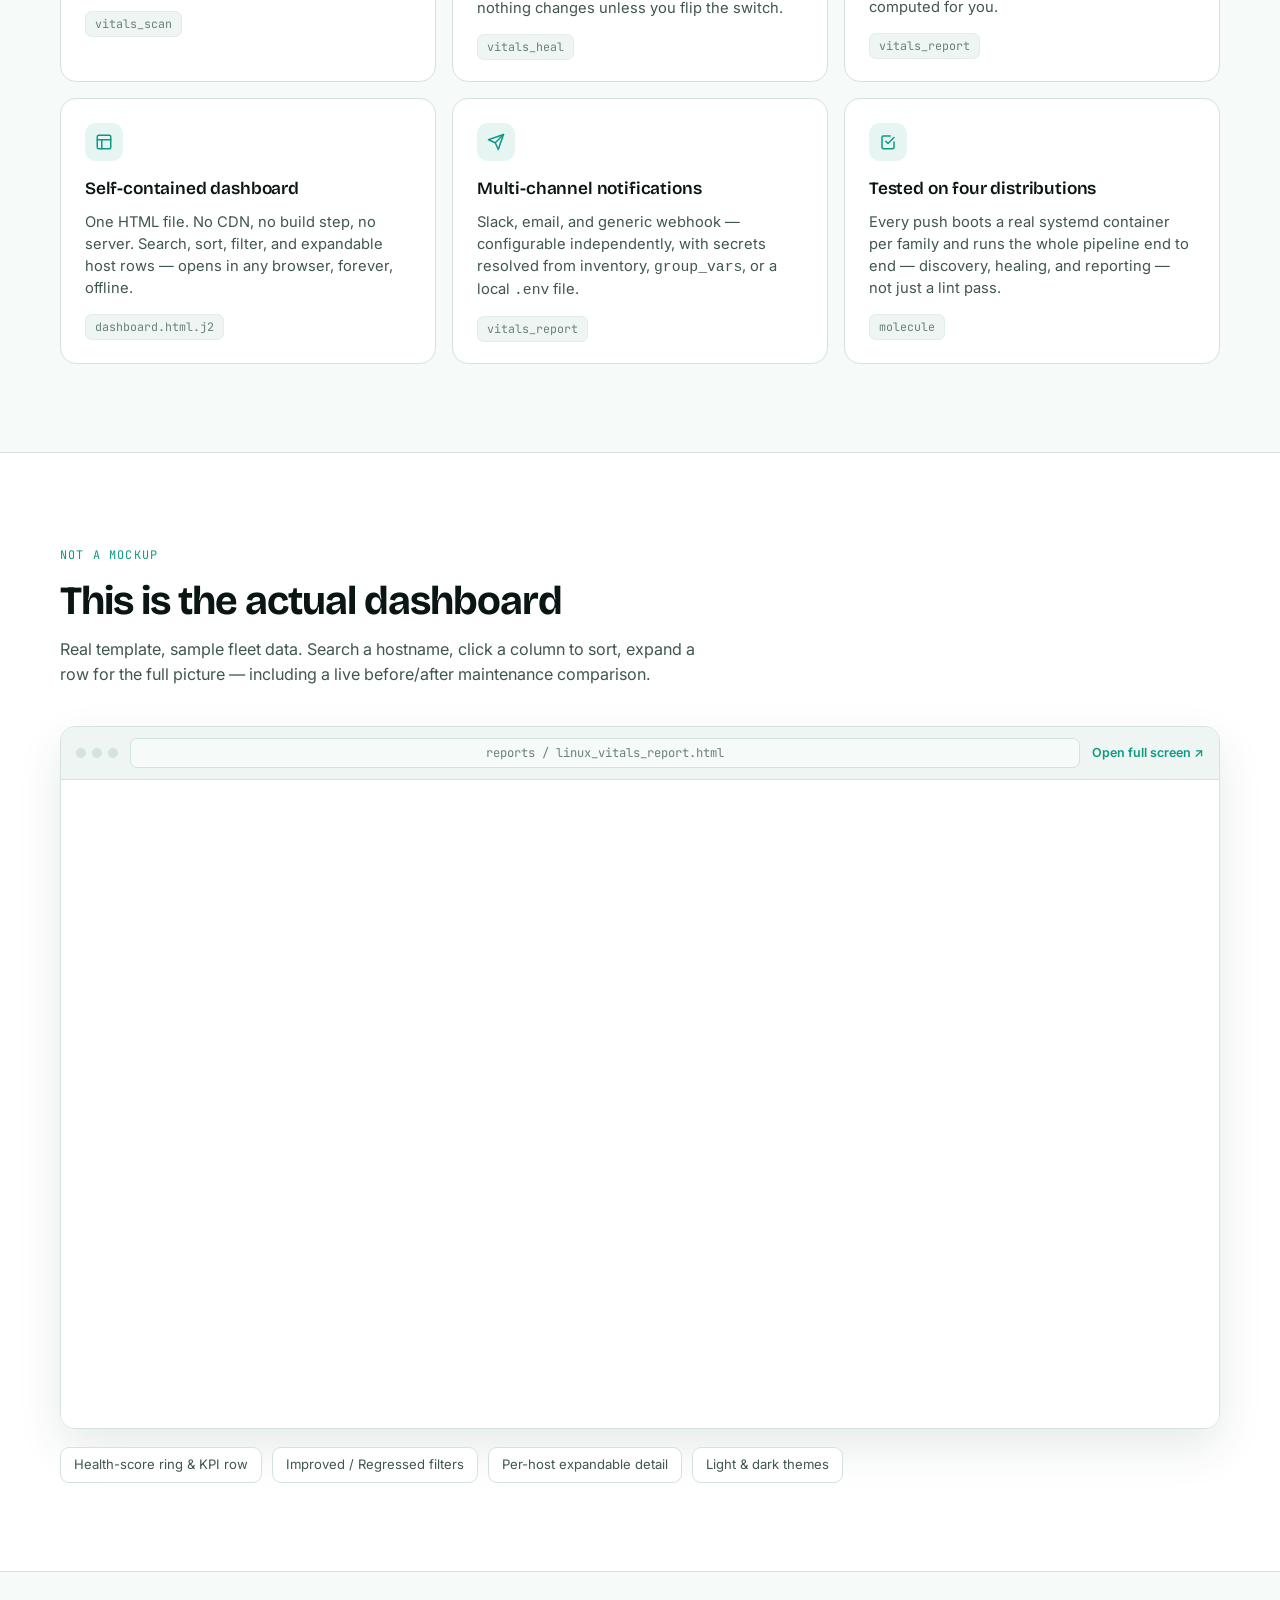
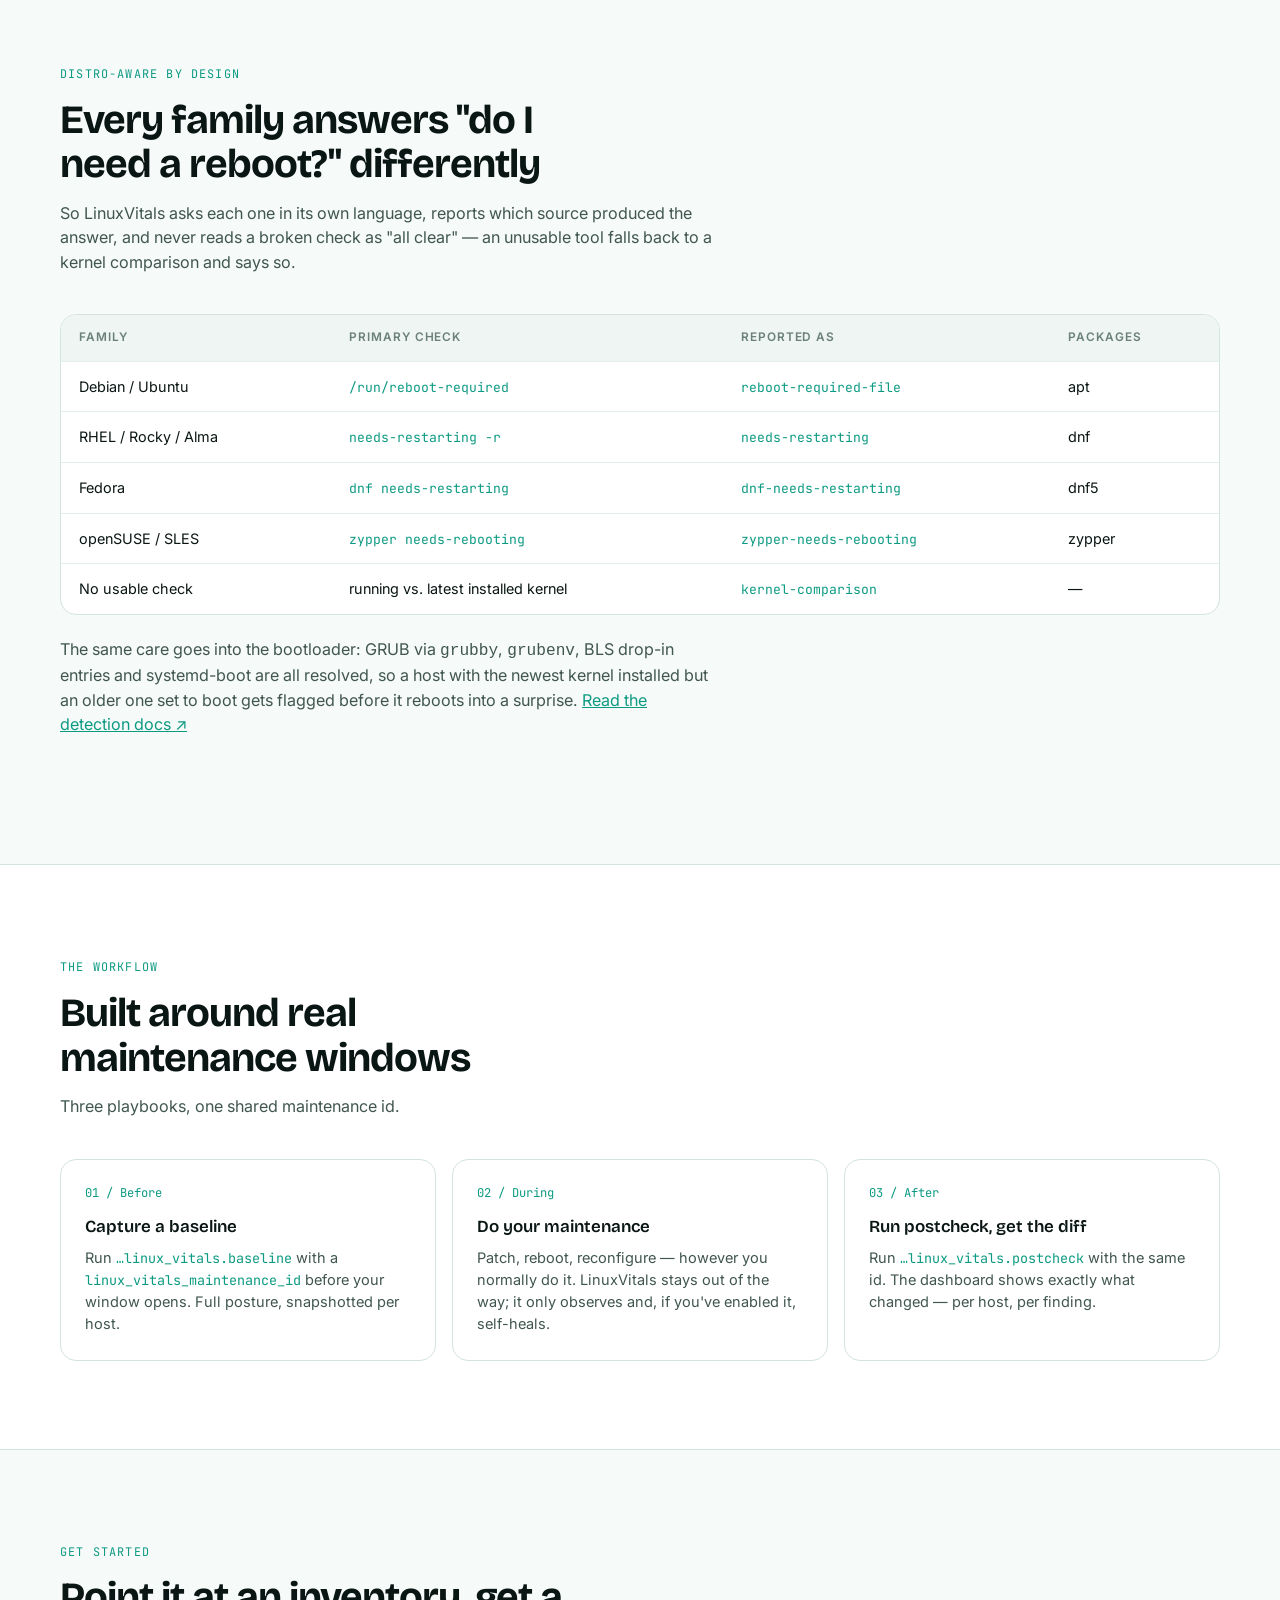
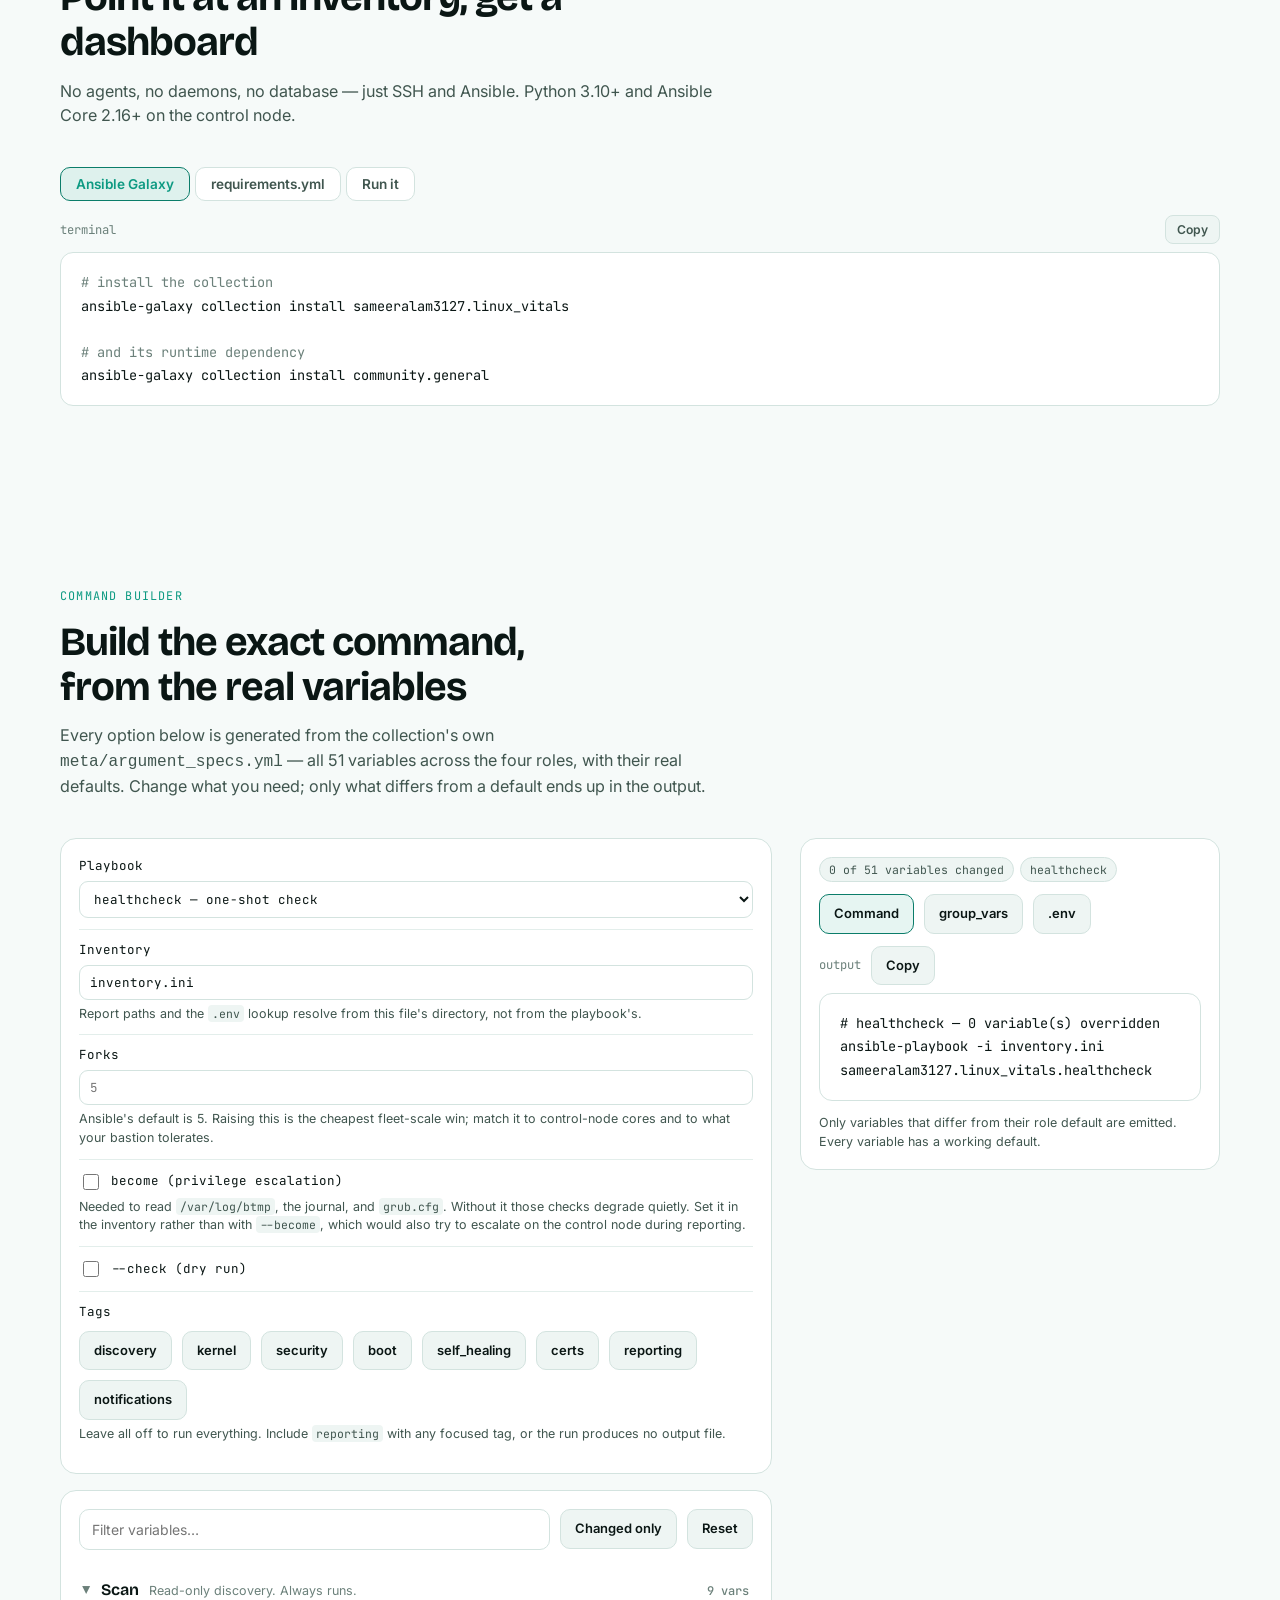
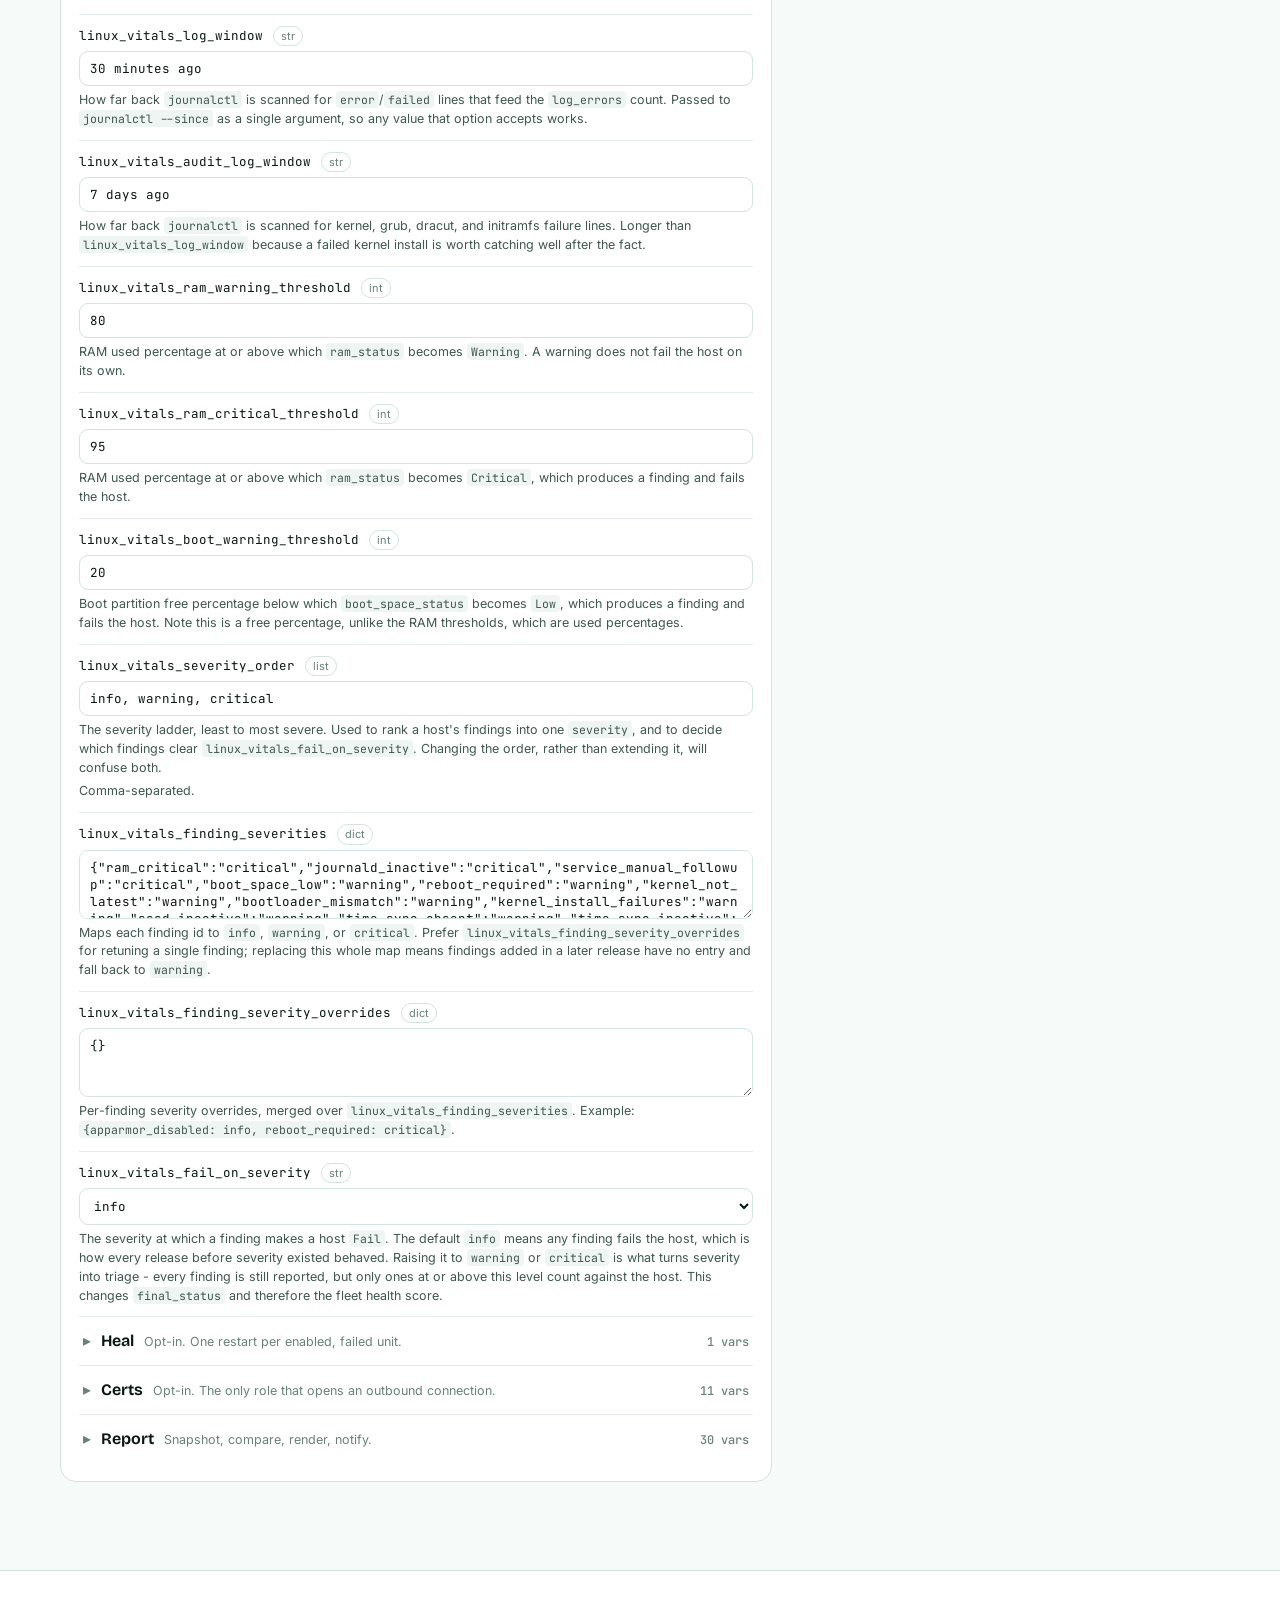
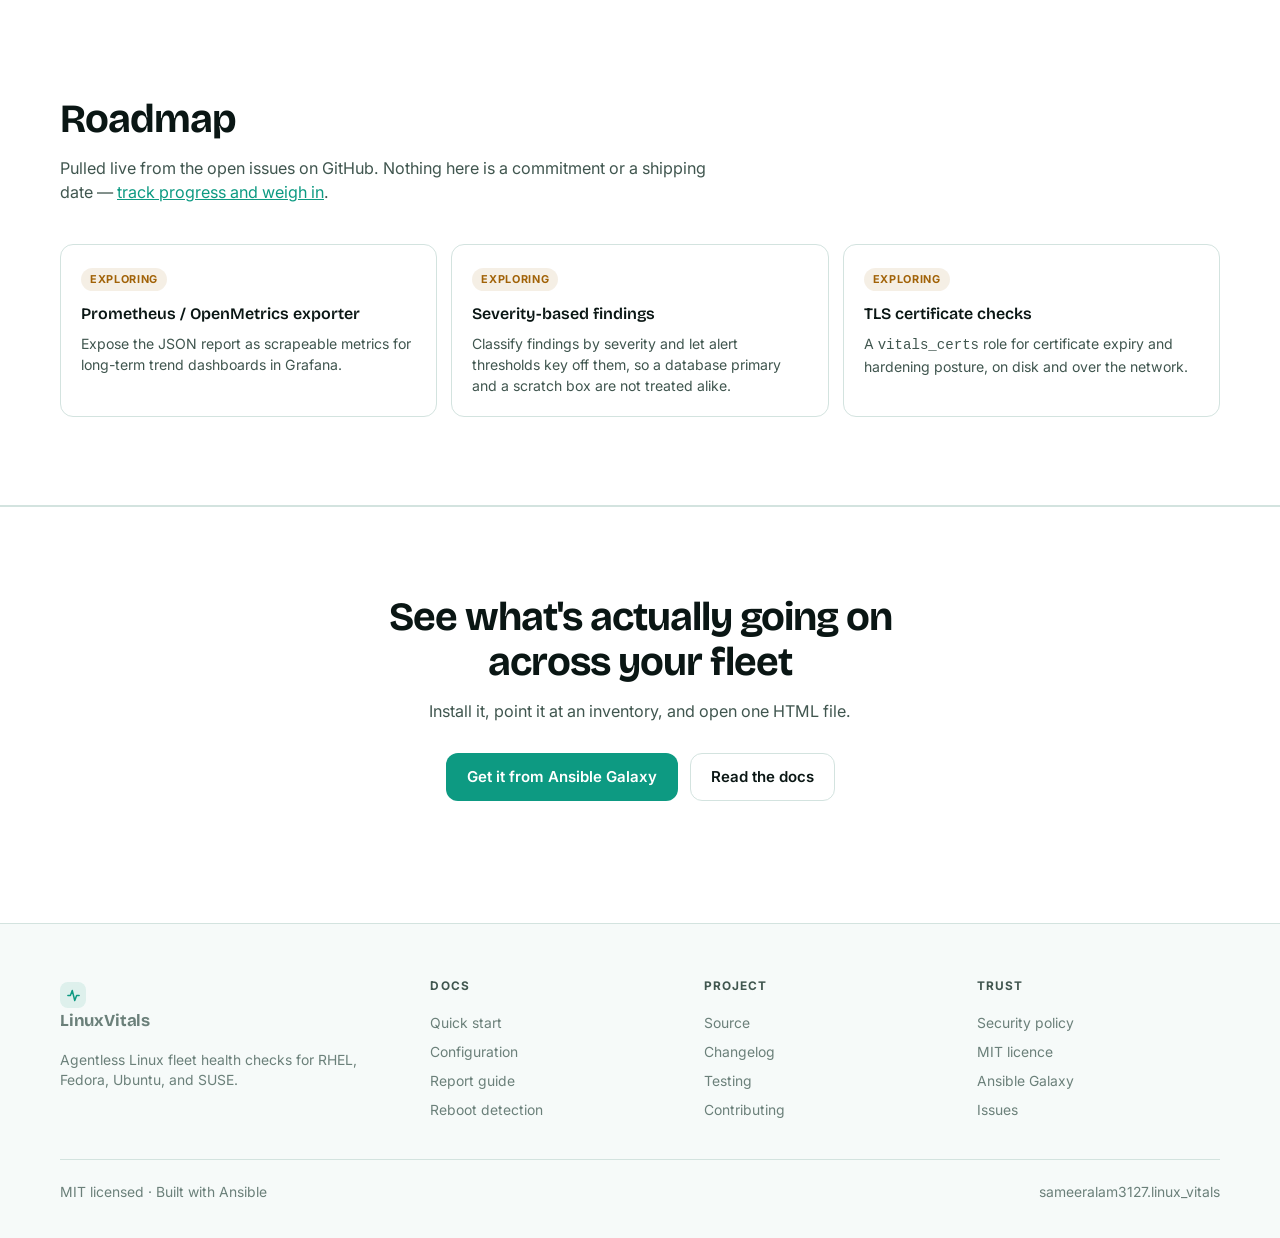
==== commit dda69f19: "Add a command builder to the site, driven by the real role variables The site explained what the col" ====
--- a/index.html
+++ b/index.html
@@ -1,10 +1,17 @@
 <!DOCTYPE html>
-<html lang="en">
+<html lang="en" data-theme="dark">
 <head>
 <meta charset="UTF-8">
 <meta name="viewport" content="width=device-width, initial-scale=1.0">
 <title>LinuxVitals — Continuous vitals for your Linux fleet</title>
-<meta name="description" content="LinuxVitals is an agentless Ansible collection that scans, heals, and reports on Linux fleets — with a baseline/postcheck comparison built for real maintenance windows, and a self-contained HTML dashboard.">
+<meta name="description" content="LinuxVitals is an agentless Ansible collection that scans, heals, and reports on Linux fleets — with per-distro reboot and kernel detection, a baseline/postcheck comparison built for real maintenance windows, and a self-contained HTML dashboard.">
+<link rel="canonical" href="https://sameeralam3127.github.io/linux-vitals/">
+<meta property="og:type" content="website">
+<meta property="og:title" content="LinuxVitals — Continuous vitals for your Linux fleet">
+<meta property="og:description" content="Agentless Ansible collection for Linux fleet health checks across RHEL, Fedora, Ubuntu, and SUSE. Tested on all four with real systemd containers on every push.">
+<meta property="og:url" content="https://sameeralam3127.github.io/linux-vitals/">
+<meta name="twitter:card" content="summary_large_image">
+<meta name="color-scheme" content="dark light">
 <link rel="icon" href="data:image/svg+xml,%3Csvg xmlns='http://www.w3.org/2000/svg' viewBox='0 0 100 100'%3E%3Ctext y='.9em' font-size='90'%3E%F0%9F%A9%BA%3C/text%3E%3C/svg%3E">
 <link rel="preconnect" href="https://fonts.googleapis.com">
 <link rel="preconnect" href="https://fonts.gstatic.com" crossorigin>
@@ -16,10 +23,12 @@
     --surface: #101a18;
     --surface-2: #142120;
     --line: #1e2e2b;
+    --line-soft: #182421;
     --ink: #eef4f2;
     --ink-2: #9fb5ae;
     --ink-3: #6c827b;
     --accent: #2fe3c4;
+    --accent-ink: #06231e;
     --accent-dim: #1c8f7c;
     --accent-wash: rgba(47, 227, 196, 0.12);
     --good: #22c55e;
@@ -28,13 +37,42 @@
     --good-wash: rgba(34, 197, 94, 0.14);
     --warning-wash: rgba(251, 191, 36, 0.14);
     --critical-wash: rgba(248, 113, 113, 0.14);
+    --glass: rgba(9, 13, 12, 0.72);
     --shadow: 0 1px 0 rgba(255,255,255,0.03) inset, 0 20px 60px rgba(0,0,0,0.45);
+    --hero-glow-1: rgba(47,227,196,0.10);
+    --hero-glow-2: rgba(47,227,196,0.06);
     --radius: 16px;
     --font-display: "Bricolage Grotesque", system-ui, sans-serif;
     --font-body: "Inter", system-ui, -apple-system, sans-serif;
     --font-mono: "JetBrains Mono", ui-monospace, "SF Mono", monospace;
   }
 
+  :root[data-theme="light"] {
+    --bg: #f6faf9;
+    --bg-alt: #ffffff;
+    --surface: #ffffff;
+    --surface-2: #eef5f3;
+    --line: #d3e3df;
+    --line-soft: #e3eeeb;
+    --ink: #0a1614;
+    --ink-2: #40564f;
+    --ink-3: #6b807a;
+    --accent: #0d9a82;
+    --accent-ink: #ffffff;
+    --accent-dim: #0b7d6a;
+    --accent-wash: rgba(13, 154, 130, 0.10);
+    --good: #15803d;
+    --warning: #a16207;
+    --critical: #b91c1c;
+    --good-wash: rgba(21, 128, 61, 0.10);
+    --warning-wash: rgba(161, 98, 7, 0.10);
+    --critical-wash: rgba(185, 28, 28, 0.10);
+    --glass: rgba(246, 250, 249, 0.78);
+    --shadow: 0 1px 0 rgba(255,255,255,0.6) inset, 0 18px 45px rgba(11, 60, 51, 0.10);
+    --hero-glow-1: rgba(13,154,130,0.10);
+    --hero-glow-2: rgba(13,154,130,0.06);
+  }
+
   * { box-sizing: border-box; }
   html { scroll-behavior: smooth; }
 
@@ -45,493 +83,794 @@
 
   body {
     margin: 0;
+    overflow-x: hidden;
     background: var(--bg);
     background-image:
-      radial-gradient(ellipse 900px 500px at 15% -10%, rgba(47,227,196,0.10), transparent 60%),
-      radial-gradient(ellipse 700px 500px at 100% 10%, rgba(47,227,196,0.06), transparent 55%);
+      radial-gradient(ellipse 900px 500px at 15% -10%, var(--hero-glow-1), transparent 60%),
+      radial-gradient(ellipse 700px 500px at 100% 10%, var(--hero-glow-2), transparent 55%);
     color: var(--ink);
     font-family: var(--font-body);
     line-height: 1.5;
     -webkit-font-smoothing: antialiased;
+    transition: background-color .3s ease, color .3s ease;
   }
 
   a { color: inherit; }
-
-  ::selection { background: var(--accent); color: #06231e; }
-
-  .wrap { max-width: 1180px; margin: 0 auto; padding: 0 24px; }
-
-  h1, h2, h3 { font-family: var(--font-display); font-weight: 700; letter-spacing: -0.02em; text-wrap: balance; margin: 0; }
-
-  code, .mono { font-family: var(--font-mono); }
-
-  /* ---------- Nav ---------- */
-  .nav {
+  ::selection { background: var(--accent); color: var(--accent-ink); }
+
+  :focus-visible {
+    outline: 2px solid var(--accent);
+    outline-offset: 3px;
+    border-radius: 6px;
+  }
+
+  .wrap { width: min(1160px, 92vw); margin: 0 auto; }
+
+  .skip {
+    position: absolute; left: -9999px; top: 0; z-index: 100;
+    background: var(--accent); color: var(--accent-ink);
+    padding: 10px 16px; border-radius: 0 0 10px 0; font-weight: 600;
+  }
+  .skip:focus { left: 0; }
+
+  /* ---------- nav ---------- */
+  header.nav {
     position: sticky; top: 0; z-index: 50;
-    display: flex; align-items: center; justify-content: space-between;
-    padding: 16px 24px;
-    background: rgba(9, 13, 12, 0.72);
-    backdrop-filter: blur(14px) saturate(140%);
+    backdrop-filter: blur(14px);
+    background: var(--glass);
     border-bottom: 1px solid transparent;
-    transition: border-color 0.25s ease, background 0.25s ease;
-  }
-  .nav.is-scrolled { border-bottom-color: var(--line); background: rgba(9, 13, 12, 0.92); }
-  .nav-inner { max-width: 1180px; margin: 0 auto; width: 100%; display: flex; align-items: center; justify-content: space-between; }
-
-  .brand { display: flex; align-items: center; gap: 10px; font-family: var(--font-display); font-weight: 700; font-size: 17px; text-decoration: none; }
-  .brand-mark { width: 26px; height: 26px; flex-shrink: 0; }
-
-  .nav-links { display: flex; align-items: center; gap: 28px; }
-  .nav-links a { font-size: 14px; color: var(--ink-2); text-decoration: none; transition: color 0.15s ease; }
-  .nav-links a:hover { color: var(--ink); }
-  .nav-cta {
-    display: inline-flex; align-items: center; gap: 8px;
-    background: var(--accent); color: #06231e; font-weight: 600; font-size: 13.5px;
-    padding: 9px 16px; border-radius: 999px; text-decoration: none;
-    transition: transform 0.15s ease, box-shadow 0.15s ease;
-  }
-  .nav-cta:hover { transform: translateY(-1px); box-shadow: 0 8px 24px rgba(47,227,196,0.28); }
-
-  @media (max-width: 780px) { .nav-links > a:not(.nav-cta) { display: none; } }
-
-  /* ---------- Hero ---------- */
-  .hero { position: relative; padding: 96px 0 60px; overflow: hidden; }
-  .hero-pulse { position: absolute; inset: auto 0 -20px 0; height: 220px; opacity: 0.55; pointer-events: none; }
+    transition: border-color .25s ease, background .25s ease;
+  }
+  header.nav.scrolled { border-bottom-color: var(--line); }
+  .nav-inner { display: flex; align-items: center; gap: 20px; padding: 14px 0; }
+  .brand { display: flex; align-items: center; gap: 10px; font-family: var(--font-display); font-weight: 700; font-size: 1.05rem; letter-spacing: -0.01em; text-decoration: none; }
+  .brand .mark { width: 26px; height: 26px; display: grid; place-items: center; border-radius: 8px; background: var(--accent-wash); color: var(--accent); }
+  .nav-links { display: flex; gap: 4px; margin-left: auto; align-items: center; }
+  .nav-links a {
+    text-decoration: none; color: var(--ink-2); font-size: .9rem; font-weight: 500;
+    padding: 7px 12px; border-radius: 9px; transition: color .18s ease, background .18s ease;
+  }
+  .nav-links a:hover { color: var(--ink); background: var(--surface-2); }
+  .nav-links a.active { color: var(--accent); }
+  .nav-links a.nav-cta {
+    text-decoration: none; font-size: .88rem; font-weight: 600;
+    padding: 8px 15px; border-radius: 10px;
+    background: var(--accent); color: var(--accent-ink);
+    transition: transform .15s ease, filter .15s ease;
+  }
+  .nav-links a.nav-cta:hover { transform: translateY(-1px); filter: brightness(1.06); background: var(--accent); color: var(--accent-ink); }
+  .icon-btn {
+    display: grid; place-items: center; width: 36px; height: 36px;
+    border-radius: 10px; border: 1px solid var(--line); background: var(--surface);
+    color: var(--ink-2); cursor: pointer; transition: color .18s ease, border-color .18s ease;
+  }
+  .icon-btn:hover { color: var(--accent); border-color: var(--accent-dim); }
+  .nav-toggle { display: none; }
+
+  @media (max-width: 860px) {
+    .nav-links {
+      position: fixed; inset: 61px 0 auto 0; flex-direction: column; align-items: stretch;
+      gap: 2px; padding: 14px 4vw 20px; background: var(--bg-alt);
+      border-bottom: 1px solid var(--line); transform: translateY(-140%);
+      transition: transform .28s cubic-bezier(.4,0,.2,1); margin-left: 0;
+    }
+    .nav-links.open { transform: translateY(0); }
+    .nav-links a { padding: 12px; font-size: 1rem; }
+    .nav-toggle { display: grid; margin-left: auto; }
+    .nav-cta { display: none; }
+  }
+
+  /* ---------- hero ---------- */
+  .hero { padding: 80px 0 64px; }
+  .hero-grid { display: grid; grid-template-columns: 1.15fr .85fr; gap: 54px; align-items: center; }
+  /* Grid items default to min-width:auto, so the nowrap install command would
+     force the whole column -- and the page -- wider than the viewport. */
+  .hero-grid > * { min-width: 0; }
+  @media (max-width: 1000px) { .hero-grid { grid-template-columns: 1fr; gap: 44px; } }
+
+  .viz {
+    background: var(--surface); border: 1px solid var(--line); border-radius: 18px;
+    padding: 20px; box-shadow: var(--shadow);
+  }
+  .viz-head { display: flex; align-items: center; gap: 9px; font-family: var(--font-mono); font-size: .72rem; color: var(--ink-3); margin-bottom: 16px; }
+  .viz-head .beat { width: 7px; height: 7px; border-radius: 50%; background: var(--good); animation: beat 1.8s ease-in-out infinite; }
+  @keyframes beat { 0%,100% { opacity: 1; transform: scale(1); } 50% { opacity: .45; transform: scale(.82); } }
+
+  .viz-top { display: flex; align-items: center; gap: 18px; margin-bottom: 18px; }
+  .ring {
+    --pct: 94;
+    width: 84px; height: 84px; border-radius: 50%; flex-shrink: 0; display: grid; place-items: center;
+    background: conic-gradient(var(--accent) calc(var(--pct) * 1%), var(--surface-2) 0);
+    position: relative;
+  }
+  .ring::after { content: ""; position: absolute; inset: 8px; border-radius: 50%; background: var(--surface); }
+  .ring span { position: relative; z-index: 1; font-family: var(--font-display); font-weight: 700; font-size: 1.15rem; }
+  .viz-top div p { margin: 0; }
+  .viz-score { font-family: var(--font-display); font-weight: 600; font-size: .98rem; }
+  .viz-sub { color: var(--ink-3); font-size: .8rem; }
+
+  .ecg { display: block; width: 100%; height: 58px; margin-bottom: 16px; }
+  .ecg path { fill: none; stroke: var(--accent); stroke-width: 2; stroke-linecap: round; stroke-linejoin: round;
+    stroke-dasharray: 340; stroke-dashoffset: 340; animation: trace 3.6s linear infinite; }
+  @keyframes trace { to { stroke-dashoffset: -340; } }
+  @media (prefers-reduced-motion: reduce) { .ecg path { animation: none; stroke-dashoffset: 0; } }
+
+  .viz-rows { display: grid; gap: 7px; }
+  .viz-row { display: flex; align-items: center; gap: 10px; font-size: .8rem; padding: 8px 11px; background: var(--surface-2); border-radius: 9px; }
+  .viz-row .host { font-family: var(--font-mono); color: var(--ink-2); min-width: 0; overflow: hidden; text-overflow: ellipsis; }
+  .viz-row .chip { margin-left: auto; font-size: .68rem; font-weight: 700; padding: 2px 8px; border-radius: 999px; letter-spacing: .03em; }
+  .chip.pass { background: var(--good-wash); color: var(--good); }
+  .chip.warn { background: var(--warning-wash); color: var(--warning); }
+  .chip.fail { background: var(--critical-wash); color: var(--critical); }
   .eyebrow {
-    display: inline-flex; align-items: center; gap: 8px;
-    font-family: var(--font-mono); font-size: 12.5px; color: var(--accent);
-    background: var(--accent-wash); border: 1px solid rgba(47,227,196,0.25);
-    padding: 6px 12px; border-radius: 999px; margin-bottom: 24px;
-  }
-  .eyebrow .dot { width: 6px; height: 6px; border-radius: 50%; background: var(--accent); box-shadow: 0 0 0 3px var(--accent-wash); }
-
-  .hero h1 { font-size: clamp(38px, 5.4vw, 68px); line-height: 1.04; max-width: 850px; }
-  .hero h1 em { font-style: normal; color: var(--accent); }
-  .hero p.lede { font-size: 19px; color: var(--ink-2); max-width: 620px; margin: 24px 0 36px; }
-
-  .hero-actions { display: flex; flex-wrap: wrap; gap: 14px; align-items: center; }
-
+    display: inline-flex; align-items: center; gap: 9px;
+    font-family: var(--font-mono); font-size: .76rem; letter-spacing: .04em;
+    color: var(--ink-2); background: var(--surface); border: 1px solid var(--line);
+    padding: 6px 13px; border-radius: 999px; margin-bottom: 22px;
+  }
+  .eyebrow .dot { width: 7px; height: 7px; border-radius: 50%; background: var(--accent); box-shadow: 0 0 0 0 var(--accent); animation: ping 2.4s ease-out infinite; }
+  @keyframes ping { 0% { box-shadow: 0 0 0 0 var(--accent-wash); } 70% { box-shadow: 0 0 0 9px transparent; } 100% { box-shadow: 0 0 0 0 transparent; } }
+
+  h1 {
+    font-family: var(--font-display); font-weight: 800; letter-spacing: -0.03em;
+    font-size: clamp(2.4rem, 6vw, 4.1rem); line-height: 1.03; margin: 0 0 20px;
+    max-width: 15ch;
+  }
+  h1 .grad {
+    background: linear-gradient(100deg, var(--accent), var(--accent-dim) 70%);
+    -webkit-background-clip: text; background-clip: text; color: transparent;
+  }
+  .lede { font-size: clamp(1.02rem, 1.5vw, 1.18rem); color: var(--ink-2); max-width: 62ch; margin: 0 0 30px; }
+
+  .cta-row { display: flex; flex-wrap: wrap; gap: 12px; margin-bottom: 34px; }
   .btn {
-    display: inline-flex; align-items: center; gap: 9px;
-    padding: 13px 22px; border-radius: 12px; font-weight: 600; font-size: 15px;
-    text-decoration: none; border: 1px solid transparent; cursor: pointer;
-    transition: transform 0.15s ease, box-shadow 0.15s ease, border-color 0.15s ease, background 0.15s ease;
-  }
-  .btn-primary { background: var(--accent); color: #06231e; }
-  .btn-primary:hover { transform: translateY(-1px); box-shadow: 0 10px 28px rgba(47,227,196,0.3); }
+    display: inline-flex; align-items: center; gap: 9px; text-decoration: none;
+    font-weight: 600; font-size: .94rem; padding: 12px 20px; border-radius: 12px;
+    border: 1px solid transparent; cursor: pointer; transition: transform .15s ease, filter .15s ease, border-color .15s ease, background .15s ease;
+  }
+  .btn:hover { transform: translateY(-2px); }
+  .btn-primary { background: var(--accent); color: var(--accent-ink); }
+  .btn-primary:hover { filter: brightness(1.07); }
   .btn-ghost { background: var(--surface); color: var(--ink); border-color: var(--line); }
-  .btn-ghost:hover { border-color: var(--accent-dim); }
-
-  .install-snippet {
-    margin-top: 40px; display: inline-flex; align-items: center; gap: 14px;
-    background: var(--surface); border: 1px solid var(--line); border-radius: 12px;
-    padding: 14px 16px 14px 18px; font-family: var(--font-mono); font-size: 14px; color: var(--ink-2);
-  }
-  .install-snippet .prompt { color: var(--accent); }
-  .install-snippet code { color: var(--ink); }
-  .copy-btn {
-    background: var(--surface-2); border: 1px solid var(--line); color: var(--ink-2);
-    border-radius: 8px; padding: 7px 10px; font-size: 12px; cursor: pointer; font-family: var(--font-body);
-    transition: color 0.15s ease, border-color 0.15s ease;
-  }
-  .copy-btn:hover { color: var(--ink); border-color: var(--accent-dim); }
-
-  /* ---------- Stat strip ---------- */
-  .stat-strip {
-    display: grid; grid-template-columns: repeat(4, 1fr); gap: 1px;
-    background: var(--line); border: 1px solid var(--line); border-radius: var(--radius);
-    overflow: hidden; margin-top: 72px;
-  }
-  .stat-strip .stat { background: var(--surface); padding: 26px 24px; }
-  .stat .stat-value { font-family: var(--font-mono); font-size: 30px; font-weight: 600; color: var(--accent); font-variant-numeric: tabular-nums; }
-  .stat .stat-label { font-size: 13px; color: var(--ink-2); margin-top: 6px; }
-  @media (max-width: 700px) { .stat-strip { grid-template-columns: repeat(2, 1fr); } }
-
-  /* ---------- Section shell ---------- */
-  section { padding: 108px 0; }
-  .section-head { max-width: 640px; margin-bottom: 56px; }
-  .section-tag { font-family: var(--font-mono); font-size: 12.5px; color: var(--accent); text-transform: uppercase; letter-spacing: 0.08em; }
-  .section-head h2 { font-size: clamp(28px, 3.6vw, 42px); margin-top: 12px; }
-  .section-head p { color: var(--ink-2); font-size: 16.5px; margin-top: 14px; }
-
-  .reveal { opacity: 0; transform: translateY(18px); transition: opacity 0.6s ease, transform 0.6s ease; }
-  .reveal.is-visible { opacity: 1; transform: none; }
-
-  /* ---------- Features ---------- */
-  .feature-grid { display: grid; grid-template-columns: repeat(3, 1fr); gap: 20px; }
-  @media (max-width: 940px) { .feature-grid { grid-template-columns: repeat(2, 1fr); } }
-  @media (max-width: 640px) { .feature-grid { grid-template-columns: 1fr; } }
-
-  .feature-card {
+  .btn-ghost:hover { border-color: var(--accent-dim); color: var(--accent); }
+
+  .cmd {
+    display: flex; align-items: center; gap: 12px; background: var(--surface);
+    border: 1px solid var(--line); border-radius: 13px; padding: 13px 15px;
+    font-family: var(--font-mono); font-size: .87rem; max-width: 640px; box-shadow: var(--shadow);
+  }
+  .cmd .prompt { color: var(--accent); user-select: none; }
+  .cmd code { overflow-x: auto; white-space: nowrap; scrollbar-width: none; flex: 1; min-width: 0; }
+  .cmd code::-webkit-scrollbar { display: none; }
+  .copy {
+    margin-left: auto; background: var(--surface-2); border: 1px solid var(--line);
+    color: var(--ink-2); font-family: var(--font-body); font-size: .76rem; font-weight: 600;
+    padding: 6px 11px; border-radius: 8px; cursor: pointer; flex-shrink: 0;
+    transition: color .18s, border-color .18s, background .18s;
+  }
+  .copy:hover { color: var(--accent); border-color: var(--accent-dim); }
+  .copy.done { color: var(--good); border-color: var(--good); }
+
+  /* ---------- live stats ---------- */
+  .stats {
+    display: grid; grid-template-columns: repeat(2, minmax(0, 1fr));
+    gap: 12px; margin-top: 38px; max-width: 620px;
+  }
+  @media (max-width: 420px) { .stats { grid-template-columns: 1fr; } }
+  .stat {
+    background: var(--surface); border: 1px solid var(--line); border-radius: 14px;
+    padding: 15px 17px; position: relative; overflow: hidden;
+  }
+  .stat .k { display: block; font-family: var(--font-display); font-weight: 700; font-size: 1.5rem; letter-spacing: -0.02em; line-height: 1.1; }
+  .stat .v { display: block; font-size: .78rem; color: var(--ink-3); margin-top: 4px; }
+  .stat[data-live="pending"] .k { color: var(--ink-3); }
+  .stat .live-dot {
+    position: absolute; top: 13px; right: 13px; width: 6px; height: 6px; border-radius: 50%;
+    background: var(--ink-3); transition: background .3s ease;
+  }
+  .stat[data-live="ok"] .live-dot { background: var(--good); }
+  .stat[data-live="fail"] .live-dot { background: var(--critical); }
+
+  /* ---------- distro strip ---------- */
+  .strip { border-block: 1px solid var(--line); background: var(--bg-alt); padding: 26px 0; }
+  .strip-inner { display: flex; flex-wrap: wrap; align-items: center; gap: 14px 26px; }
+  .strip-label { font-size: .8rem; color: var(--ink-3); font-family: var(--font-mono); letter-spacing: .03em; }
+  .distros { display: flex; flex-wrap: wrap; gap: 9px; }
+  .distro {
+    display: inline-flex; align-items: center; gap: 8px; font-size: .85rem; font-weight: 600;
+    background: var(--surface); border: 1px solid var(--line); border-radius: 999px; padding: 7px 15px;
+    transition: border-color .2s ease, transform .2s ease;
+  }
+  .distro:hover { border-color: var(--accent-dim); transform: translateY(-2px); }
+  .distro .tick { color: var(--good); }
+
+  /* ---------- sections ---------- */
+  section { padding: 88px 0; }
+  .kicker {
+    display: inline-flex; align-items: center; gap: 8px; font-family: var(--font-mono);
+    font-size: .74rem; letter-spacing: .1em; text-transform: uppercase; color: var(--accent); margin-bottom: 14px;
+  }
+  h2 { font-family: var(--font-display); font-weight: 700; letter-spacing: -0.025em; font-size: clamp(1.7rem, 3.4vw, 2.5rem); line-height: 1.12; margin: 0 0 14px; max-width: 20ch; }
+  .sub { color: var(--ink-2); max-width: 66ch; margin: 0 0 40px; font-size: 1.01rem; }
+
+  .grid { display: grid; gap: 16px; }
+  .grid-3 { grid-template-columns: repeat(auto-fit, minmax(290px, 1fr)); }
+
+  .card {
     background: var(--surface); border: 1px solid var(--line); border-radius: var(--radius);
-    padding: 28px; transition: border-color 0.2s ease, transform 0.2s ease;
-  }
-  .feature-card:hover { border-color: var(--accent-dim); transform: translateY(-3px); }
-  .feature-icon {
-    width: 40px; height: 40px; border-radius: 10px; background: var(--accent-wash);
-    display: flex; align-items: center; justify-content: center; margin-bottom: 18px; color: var(--accent);
-  }
-  .feature-card h3 { font-size: 17.5px; margin-bottom: 10px; }
-  .feature-card p { font-size: 14.5px; color: var(--ink-2); margin: 0; }
-  .feature-card .tag { display: inline-block; margin-top: 14px; font-family: var(--font-mono); font-size: 11.5px; color: var(--ink-3); background: var(--surface-2); padding: 4px 9px; border-radius: 6px; }
-
-  /* ---------- Demo section ---------- */
-  .browser-frame {
-    background: var(--surface); border: 1px solid var(--line); border-radius: var(--radius);
-    overflow: hidden; box-shadow: var(--shadow);
-  }
-  .browser-chrome {
-    display: flex; align-items: center; gap: 14px;
-    padding: 12px 16px; background: var(--surface-2); border-bottom: 1px solid var(--line);
-  }
-  .browser-dots { display: flex; gap: 6px; }
-  .browser-dots span { width: 10px; height: 10px; border-radius: 50%; background: var(--line); }
-  .browser-url {
-    flex: 1; font-family: var(--font-mono); font-size: 12.5px; color: var(--ink-3);
-    background: var(--bg); border: 1px solid var(--line); border-radius: 7px; padding: 6px 12px;
-  }
-  .browser-open { font-size: 12.5px; color: var(--accent); text-decoration: none; white-space: nowrap; font-weight: 600; }
-  .demo-frame-wrap { height: 760px; background: #fcfcfb; }
-  .demo-frame-wrap iframe { width: 100%; height: 100%; border: 0; display: block; }
-
-  .demo-callouts { display: flex; flex-wrap: wrap; gap: 10px; margin-top: 22px; }
-  .callout-pill {
-    display: inline-flex; align-items: center; gap: 8px;
-    font-size: 13px; color: var(--ink-2); background: var(--surface); border: 1px solid var(--line);
-    padding: 8px 14px; border-radius: 999px;
-  }
-  .callout-pill .dot { width: 7px; height: 7px; border-radius: 50%; }
-  .callout-pill .dot.good { background: var(--good); }
-  .callout-pill .dot.warn { background: var(--warning); }
-  .callout-pill .dot.crit { background: var(--critical); }
-  .callout-pill .dot.accent { background: var(--accent); }
-
-  /* ---------- Workflow ---------- */
-  .workflow { display: grid; grid-template-columns: repeat(3, 1fr); gap: 0; position: relative; }
-  @media (max-width: 820px) { .workflow { grid-template-columns: 1fr; gap: 20px; } }
-  .workflow-step { position: relative; padding: 0 28px 0 0; }
-  .workflow-step:last-child { padding-right: 0; }
-  .workflow-num { font-family: var(--font-mono); color: var(--accent); font-size: 13px; margin-bottom: 14px; }
-  .workflow-step h3 { font-size: 18px; margin-bottom: 10px; }
-  .workflow-step p { color: var(--ink-2); font-size: 14.5px; }
-  .workflow-step code { background: var(--surface-2); border: 1px solid var(--line); padding: 2px 7px; border-radius: 6px; font-size: 12.5px; color: var(--accent); }
-  .workflow-arrow { position: absolute; right: 4px; top: 6px; color: var(--ink-3); font-size: 20px; }
-  @media (max-width: 820px) { .workflow-arrow { display: none; } }
-
-  /* ---------- Roadmap ---------- */
-  .roadmap-note {
-    font-size: 13.5px; color: var(--ink-3); border-left: 2px solid var(--accent-dim);
-    padding-left: 14px; margin-bottom: 40px; max-width: 560px;
-  }
-  .roadmap-grid { display: grid; grid-template-columns: repeat(2, 1fr); gap: 16px; }
-  @media (max-width: 780px) { .roadmap-grid { grid-template-columns: 1fr; } }
-  .roadmap-card {
-    display: flex; gap: 16px; background: var(--surface); border: 1px solid var(--line);
-    border-radius: var(--radius); padding: 22px 24px;
-  }
-  .roadmap-status {
-    flex-shrink: 0; font-family: var(--font-mono); font-size: 10.5px; text-transform: uppercase; letter-spacing: 0.05em;
-    padding: 4px 9px; border-radius: 6px; height: fit-content; white-space: nowrap;
-  }
-  .roadmap-status.exploring { background: var(--accent-wash); color: var(--accent); }
-  .roadmap-status.planned { background: var(--warning-wash); color: var(--warning); }
-  .roadmap-card h3 { font-size: 15.5px; margin-bottom: 6px; }
-  .roadmap-card p { font-size: 13.5px; color: var(--ink-2); margin: 0; }
-
-  /* ---------- CTA band ---------- */
-  .cta-band {
-    background: linear-gradient(135deg, var(--surface) 0%, var(--surface-2) 100%);
-    border: 1px solid var(--line); border-radius: 24px;
-    padding: 64px 48px; text-align: center; position: relative; overflow: hidden;
-  }
-  .cta-band::before {
-    content: ""; position: absolute; inset: 0;
-    background: radial-gradient(circle at 50% 0%, rgba(47,227,196,0.14), transparent 60%);
-  }
-  .cta-band h2 { font-size: clamp(26px, 4vw, 38px); position: relative; }
-  .cta-band p { color: var(--ink-2); margin: 16px auto 32px; max-width: 480px; position: relative; }
-  .cta-band .hero-actions { justify-content: center; position: relative; }
-
-  /* ---------- Footer ---------- */
-  footer { border-top: 1px solid var(--line); padding: 48px 0 60px; }
-  .footer-grid { display: flex; justify-content: space-between; align-items: flex-start; flex-wrap: wrap; gap: 32px; }
-  .footer-brand p { color: var(--ink-3); font-size: 13.5px; max-width: 280px; margin-top: 10px; }
-  .footer-links { display: flex; gap: 56px; flex-wrap: wrap; }
-  .footer-col h4 { font-size: 12.5px; text-transform: uppercase; letter-spacing: 0.06em; color: var(--ink-3); margin-bottom: 14px; font-family: var(--font-body); font-weight: 600; }
-  .footer-col a { display: block; font-size: 14px; color: var(--ink-2); text-decoration: none; margin-bottom: 10px; }
-  .footer-col a:hover { color: var(--accent); }
-  .footer-bottom { margin-top: 48px; padding-top: 24px; border-top: 1px solid var(--line); display: flex; justify-content: space-between; flex-wrap: wrap; gap: 12px; font-size: 12.5px; color: var(--ink-3); }
+    padding: 24px; transition: transform .25s ease, border-color .25s ease, box-shadow .25s ease;
+  }
+  .card:hover { transform: translateY(-3px); border-color: var(--accent-dim); box-shadow: var(--shadow); }
+  .card .ico {
+    width: 38px; height: 38px; border-radius: 11px; display: grid; place-items: center;
+    background: var(--accent-wash); color: var(--accent); margin-bottom: 15px;
+  }
+  .card h3 { font-family: var(--font-display); font-size: 1.08rem; font-weight: 600; margin: 0 0 9px; letter-spacing: -0.01em; }
+  .card p { color: var(--ink-2); font-size: .92rem; margin: 0 0 14px; }
+  .tag { font-family: var(--font-mono); font-size: .73rem; color: var(--ink-3); background: var(--surface-2); border: 1px solid var(--line-soft); padding: 4px 9px; border-radius: 7px; }
+
+  /* ---------- demo ---------- */
+  .browser { border: 1px solid var(--line); border-radius: 15px; overflow: hidden; background: var(--surface); box-shadow: var(--shadow); }
+  .browser-bar { display: flex; align-items: center; gap: 12px; padding: 11px 15px; background: var(--surface-2); border-bottom: 1px solid var(--line); }
+  .dots { display: flex; gap: 6px; }
+  .dots i { width: 10px; height: 10px; border-radius: 50%; display: block; background: var(--line); }
+  .browser-url { font-family: var(--font-mono); font-size: .76rem; color: var(--ink-3); background: var(--bg); border: 1px solid var(--line); border-radius: 7px; padding: 5px 12px; flex: 1; min-width: 0; text-align: center; overflow: hidden; text-overflow: ellipsis; white-space: nowrap; }
+  .browser-open { font-size: .78rem; font-weight: 600; color: var(--accent); text-decoration: none; white-space: nowrap; }
+  .browser iframe { display: block; width: 100%; height: min(72vh, 660px); border: 0; background: #fff; }
+  .demo-notes { display: flex; flex-wrap: wrap; gap: 10px; margin-top: 18px; }
+  .note { font-size: .82rem; color: var(--ink-2); background: var(--surface); border: 1px solid var(--line); border-radius: 9px; padding: 7px 13px; }
+
+  /* ---------- steps ---------- */
+  .steps { display: grid; grid-template-columns: repeat(auto-fit, minmax(260px, 1fr)); gap: 16px; }
+  .step { background: var(--surface); border: 1px solid var(--line); border-radius: var(--radius); padding: 24px; position: relative; }
+  .step .num { font-family: var(--font-mono); font-size: .76rem; color: var(--accent); margin-bottom: 12px; display: block; }
+  .step h3 { font-family: var(--font-display); font-size: 1.06rem; margin: 0 0 9px; font-weight: 600; }
+  .step p { color: var(--ink-2); font-size: .91rem; margin: 0; }
+  .step code { font-family: var(--font-mono); font-size: .84rem; color: var(--accent); }
+
+  /* ---------- table ---------- */
+  .table-wrap { border: 1px solid var(--line); border-radius: var(--radius); overflow-x: auto; background: var(--surface); }
+  table { width: 100%; border-collapse: collapse; min-width: 620px; }
+  th, td { text-align: left; padding: 14px 18px; font-size: .9rem; border-bottom: 1px solid var(--line-soft); }
+  th { font-size: .74rem; text-transform: uppercase; letter-spacing: .08em; color: var(--ink-3); font-weight: 600; background: var(--surface-2); }
+  tbody tr:last-child td { border-bottom: 0; }
+  tbody tr { transition: background .2s ease; }
+  tbody tr:hover { background: var(--surface-2); }
+  td code { font-family: var(--font-mono); font-size: .82rem; color: var(--accent); }
+
+  /* ---------- tabs ---------- */
+  .tabs { display: flex; gap: 5px; margin-bottom: 14px; flex-wrap: wrap; }
+  .tab {
+    font-family: var(--font-body); font-size: .85rem; font-weight: 600; cursor: pointer;
+    background: var(--surface); border: 1px solid var(--line); color: var(--ink-2);
+    padding: 8px 15px; border-radius: 10px; transition: all .18s ease;
+  }
+  .tab:hover { color: var(--ink); }
+  .tab[aria-selected="true"] { background: var(--accent-wash); border-color: var(--accent-dim); color: var(--accent); }
+  .panel { display: none; }
+  .panel.active { display: block; animation: fade .3s ease; }
+  @keyframes fade { from { opacity: 0; transform: translateY(6px); } to { opacity: 1; transform: none; } }
+  pre.code {
+    margin: 0; background: var(--surface); border: 1px solid var(--line); border-radius: 13px;
+    padding: 18px 20px; overflow-x: auto; font-family: var(--font-mono); font-size: .85rem;
+    color: var(--ink); position: relative; line-height: 1.7;
+  }
+  pre.code .c { color: var(--ink-3); }
+  pre.code .k { color: var(--accent); }
+  .code-head { display: flex; align-items: center; gap: 10px; margin-bottom: 8px; }
+  .code-head .fname { font-family: var(--font-mono); font-size: .76rem; color: var(--ink-3); }
+
+  /* ---------- roadmap ---------- */
+  .road { display: grid; grid-template-columns: repeat(auto-fit, minmax(280px, 1fr)); gap: 14px; }
+  .road-item { background: var(--surface); border: 1px solid var(--line); border-radius: 13px; padding: 20px; text-decoration: none; display: block; transition: border-color .2s ease, transform .2s ease; }
+  .road-item:hover { border-color: var(--accent-dim); transform: translateY(-2px); }
+  .pill { display: inline-block; font-size: .68rem; font-weight: 700; letter-spacing: .06em; text-transform: uppercase; padding: 3px 9px; border-radius: 999px; margin-bottom: 11px; }
+  .pill.open { background: var(--accent-wash); color: var(--accent); }
+  .pill.explore { background: var(--warning-wash); color: var(--warning); }
+  .road-item h3 { font-family: var(--font-display); font-size: 1rem; margin: 0 0 7px; font-weight: 600; }
+  .road-item p { color: var(--ink-2); font-size: .88rem; margin: 0; }
+  .road-meta { font-family: var(--font-mono); font-size: .73rem; color: var(--ink-3); margin-top: 11px; }
+
+  /* ---------- cta + footer ---------- */
+  .cta-band { background: var(--bg-alt); border-block: 1px solid var(--line); text-align: center; }
+  .cta-band h2 { margin: 0 auto 14px; max-width: 24ch; }
+  .cta-band .sub { margin: 0 auto 30px; }
+  .cta-band .cta-row { justify-content: center; }
+
+  footer { padding: 54px 0 40px; color: var(--ink-3); font-size: .87rem; }
+  .foot-grid { display: grid; grid-template-columns: 1.4fr repeat(3, 1fr); gap: 30px; margin-bottom: 34px; }
+  .foot-grid h4 { font-size: .74rem; text-transform: uppercase; letter-spacing: .09em; color: var(--ink-2); margin: 0 0 13px; }
+  .foot-grid a { display: block; color: var(--ink-3); text-decoration: none; padding: 4px 0; transition: color .18s ease; }
+  .foot-grid a:hover { color: var(--accent); }
+  .foot-bottom { display: flex; flex-wrap: wrap; gap: 12px; justify-content: space-between; padding-top: 22px; border-top: 1px solid var(--line); }
+  @media (max-width: 720px) { .foot-grid { grid-template-columns: 1fr 1fr; } }
+
+  /* ---------- reveal ---------- */
+  .reveal { opacity: 0; transform: translateY(18px); transition: opacity .6s cubic-bezier(.2,.7,.3,1), transform .6s cubic-bezier(.2,.7,.3,1); }
+  .reveal.in { opacity: 1; transform: none; }
+  @media (prefers-reduced-motion: reduce) { .reveal { opacity: 1; transform: none; } }
 </style>
+<link rel="stylesheet" href="assets/command-builder.css">
 </head>
 <body>
-
-<nav class="nav" id="nav">
-  <div class="nav-inner">
+<a class="skip" href="#main">Skip to content</a>
+
+<header class="nav" id="nav">
+  <div class="wrap nav-inner">
     <a class="brand" href="#top">
-      <svg class="brand-mark" viewBox="0 0 32 32" fill="none">
-        <circle cx="16" cy="16" r="15" stroke="#2fe3c4" stroke-width="1.5" opacity="0.35"/>
-        <path d="M4 17h5l2.5-7 4 14 3-10 1.5 3H28" stroke="#2fe3c4" stroke-width="2" stroke-linecap="round" stroke-linejoin="round" fill="none"/>
-      </svg>
+      <span class="mark" aria-hidden="true">
+        <svg width="15" height="15" viewBox="0 0 24 24" fill="none" stroke="currentColor" stroke-width="2.4" stroke-linecap="round" stroke-linejoin="round"><path d="M3 12h4l3-8 4 16 3-8h4"/></svg>
+      </span>
       LinuxVitals
     </a>
-    <div class="nav-links">
+    <nav class="nav-links" id="nav-links" aria-label="Sections">
       <a href="#features">Features</a>
-      <a href="#demo">Live Demo</a>
+      <a href="#demo">Live demo</a>
+      <a href="#detection">Detection</a>
       <a href="#workflow">Workflow</a>
+      <a href="#install">Install</a>
+      <a href="#builder">Command builder</a>
       <a href="#roadmap">Roadmap</a>
-      <a href="https://github.com/sameeralam3127/linux-vitals" target="_blank" rel="noopener">GitHub</a>
-      <a class="nav-cta" href="#install">Install</a>
-    </div>
-  </div>
-</nav>
-
-<main id="top">
-  <header class="hero">
-    <div class="wrap">
-      <span class="eyebrow"><span class="dot"></span> sameeralam3127.linux_vitals · Ansible Galaxy collection</span>
-      <h1>Your Linux fleet has a pulse.<br>Now you can <em>see</em> it.</h1>
-      <p class="lede">LinuxVitals is an agentless Ansible collection that scans, opt-in self-heals, and reports on your Linux servers — with a baseline → postcheck comparison built for real maintenance windows, rendered into one self-contained HTML dashboard.</p>
-      <div class="hero-actions">
-        <a class="btn btn-primary" href="#demo">
-          <svg width="16" height="16" viewBox="0 0 24 24" fill="none" stroke="currentColor" stroke-width="2"><path d="M8 5v14l11-7z"/></svg>
-          See the live dashboard
-        </a>
-        <a class="btn btn-ghost" href="https://github.com/sameeralam3127/linux-vitals" target="_blank" rel="noopener">
-          <svg width="16" height="16" viewBox="0 0 24 24" fill="currentColor"><path d="M12 .5C5.65.5.5 5.65.5 12c0 5.08 3.29 9.39 7.86 10.91.57.1.79-.25.79-.55 0-.27-.01-1.16-.02-2.11-3.2.7-3.88-1.36-3.88-1.36-.52-1.34-1.28-1.69-1.28-1.69-1.05-.72.08-.7.08-.7 1.16.08 1.77 1.19 1.77 1.19 1.03 1.77 2.71 1.26 3.37.96.1-.75.4-1.26.73-1.55-2.55-.29-5.24-1.28-5.24-5.7 0-1.26.45-2.29 1.19-3.09-.12-.29-.52-1.47.11-3.06 0 0 .97-.31 3.18 1.18a11 11 0 0 1 5.79 0c2.2-1.49 3.17-1.18 3.17-1.18.64 1.59.24 2.77.12 3.06.74.8 1.18 1.83 1.18 3.09 0 4.43-2.69 5.4-5.25 5.69.42.36.78 1.07.78 2.15 0 1.56-.01 2.81-.01 3.19 0 .3.21.66.8.55A10.52 10.52 0 0 0 23.5 12c0-6.35-5.15-11.5-11.5-11.5z"/></svg>
-          View source
-        </a>
-      </div>
-      <div class="install-snippet">
-        <span class="prompt">$</span>
-        <code id="install-cmd">ansible-galaxy collection install sameeralam3127.linux_vitals</code>
-        <button class="copy-btn" id="copy-install" type="button">Copy</button>
-      </div>
-
-      <div class="stat-strip reveal">
-        <div class="stat"><div class="stat-value">3</div><div class="stat-label">composable roles</div></div>
-        <div class="stat"><div class="stat-value">0</div><div class="stat-label">external JS/CSS deps in the report</div></div>
-        <div class="stat"><div class="stat-value">100+</div><div class="stat-label">hosts per dashboard, built for scale</div></div>
-        <div class="stat"><div class="stat-value">MIT</div><div class="stat-label">licensed, source available</div></div>
-      </div>
-    </div>
-    <svg class="hero-pulse" id="pulse-svg" viewBox="0 0 1200 220" preserveAspectRatio="none" aria-hidden="true">
-      <path id="pulse-path" d="M0,150 L200,150 L230,150 L250,40 L280,200 L310,150 L340,150 L1200,150"
-        fill="none" stroke="#2fe3c4" stroke-width="2" stroke-linecap="round" stroke-linejoin="round" opacity="0.65"/>
-    </svg>
-  </header>
-
-  <section id="features">
-    <div class="wrap">
-      <div class="section-head reveal">
-        <span class="section-tag">What it does</span>
-        <h2>Deep OS posture, not just uptime pings</h2>
-        <p>Six things LinuxVitals does out of the box, across RHEL, Fedora, Ubuntu, and SUSE.</p>
-      </div>
-      <div class="feature-grid">
-        <div class="feature-card reveal">
-          <div class="feature-icon"><svg width="20" height="20" viewBox="0 0 24 24" fill="none" stroke="currentColor" stroke-width="2"><path d="M12 2v4M12 18v4M4.9 4.9l2.8 2.8M16.3 16.3l2.8 2.8M2 12h4M18 12h4M4.9 19.1l2.8-2.8M16.3 7.7l2.8-2.8"/><circle cx="12" cy="12" r="3"/></svg></div>
-          <h3>Read-only scan</h3>
-          <p>Kernel &amp; bootloader validation, boot-partition health, SELinux/AppArmor, failed logins, journal errors, memory pressure. Nothing is changed unless you opt in.</p>
-          <span class="tag">vitals_scan</span>
+      <a class="nav-cta" href="https://github.com/sameeralam3127/linux-vitals">GitHub ↗</a>
+    </nav>
+    <button class="icon-btn" id="theme-toggle" type="button" aria-label="Switch theme" title="Switch theme">
+      <svg id="theme-icon" width="16" height="16" viewBox="0 0 24 24" fill="none" stroke="currentColor" stroke-width="2" stroke-linecap="round"><circle cx="12" cy="12" r="4"/><path d="M12 2v2M12 20v2M4.9 4.9l1.4 1.4M17.7 17.7l1.4 1.4M2 12h2M20 12h2M4.9 19.1l1.4-1.4M17.7 6.3l1.4-1.4"/></svg>
+    </button>
+    <button class="icon-btn nav-toggle" id="nav-toggle" type="button" aria-label="Menu" aria-expanded="false">
+      <svg width="17" height="17" viewBox="0 0 24 24" fill="none" stroke="currentColor" stroke-width="2.2" stroke-linecap="round"><path d="M3 6h18M3 12h18M3 18h18"/></svg>
+    </button>
+  </div>
+</header>
+
+<main id="main">
+<div id="top"></div>
+
+<section class="hero">
+  <div class="wrap hero-grid">
+    <div class="hero-copy">
+    <span class="eyebrow"><span class="dot"></span> sameeralam3127.linux_vitals · Ansible Galaxy collection</span>
+    <h1>Your Linux fleet has a pulse. <span class="grad">Now you can see it.</span></h1>
+    <p class="lede">
+      LinuxVitals is an agentless Ansible collection that scans, opt-in self-heals, and reports on your
+      Linux servers — with per-distro reboot and kernel detection, a baseline → postcheck comparison built
+      for real maintenance windows, and one self-contained HTML dashboard at the end of it.
+    </p>
+
+    <div class="cta-row">
+      <a class="btn btn-primary" href="#demo">
+        <svg width="15" height="15" viewBox="0 0 24 24" fill="none" stroke="currentColor" stroke-width="2.2" stroke-linecap="round" stroke-linejoin="round"><path d="M5 3l14 9-14 9V3z"/></svg>
+        See the live dashboard
+      </a>
+      <a class="btn btn-ghost" href="https://github.com/sameeralam3127/linux-vitals">
+        <svg width="15" height="15" viewBox="0 0 24 24" fill="currentColor"><path d="M12 .5C5.7.5.5 5.7.5 12c0 5.1 3.3 9.4 7.8 10.9.6.1.8-.2.8-.6v-2c-3.2.7-3.9-1.5-3.9-1.5-.5-1.3-1.3-1.7-1.3-1.7-1-.7.1-.7.1-.7 1.2.1 1.8 1.2 1.8 1.2 1 1.8 2.7 1.3 3.4 1 .1-.8.4-1.3.7-1.6-2.6-.3-5.3-1.3-5.3-5.8 0-1.3.5-2.3 1.2-3.1-.1-.3-.5-1.5.1-3.1 0 0 1-.3 3.3 1.2a11.4 11.4 0 0 1 6 0C17.5 4.7 18.5 5 18.5 5c.6 1.6.2 2.8.1 3.1.8.8 1.2 1.8 1.2 3.1 0 4.5-2.7 5.5-5.3 5.8.4.4.8 1.1.8 2.2v3.3c0 .4.2.7.8.6 4.6-1.5 7.8-5.8 7.8-10.9C23.5 5.7 18.3.5 12 .5z"/></svg>
+        View source
+      </a>
+    </div>
+
+    <div class="cmd">
+      <span class="prompt">$</span>
+      <code id="install-cmd">ansible-galaxy collection install sameeralam3127.linux_vitals</code>
+      <button class="copy" data-copy="#install-cmd" type="button">Copy</button>
+    </div>
+
+    <div class="stats">
+      <div class="stat" data-live="pending" id="stat-version">
+        <span class="live-dot" aria-hidden="true"></span>
+        <span class="k" id="k-version">1.2.0</span>
+        <span class="v" id="v-version">latest release</span>
+      </div>
+      <div class="stat" data-live="pending" id="stat-ci">
+        <span class="live-dot" aria-hidden="true"></span>
+        <span class="k" id="k-ci">4 distros</span>
+        <span class="v" id="v-ci">tested every push</span>
+      </div>
+      <div class="stat" data-live="pending" id="stat-stars">
+        <span class="live-dot" aria-hidden="true"></span>
+        <span class="k" id="k-stars">MIT</span>
+        <span class="v" id="v-stars">open source</span>
+      </div>
+      <div class="stat" data-live="pending" id="stat-updated">
+        <span class="live-dot" aria-hidden="true"></span>
+        <span class="k" id="k-updated">3 roles</span>
+        <span class="v" id="v-updated">scan · heal · report</span>
+      </div>
+    </div>
+    </div>
+
+    <aside class="viz" aria-label="Illustration of a fleet health summary">
+      <div class="viz-head"><span class="beat"></span> sample fleet · linux_vitals_report.json</div>
+
+      <div class="viz-top">
+        <div class="ring"><span>94%</span></div>
+        <div>
+          <p class="viz-score">Health score: Good</p>
+          <p class="viz-sub">16 hosts checked · 1 auto-fixed · 1 critical</p>
         </div>
-        <div class="feature-card reveal">
-          <div class="feature-icon"><svg width="20" height="20" viewBox="0 0 24 24" fill="none" stroke="currentColor" stroke-width="2"><path d="M22 12h-4l-3 9L9 3l-3 9H2"/></svg></div>
-          <h3>Opt-in self-healing</h3>
-          <p>One restart attempt per systemd-enabled failed service. Disabled by default (<code>linux_vitals_heal_enabled: false</code>) — nothing on managed hosts changes unless you flip the switch.</p>
-          <span class="tag">vitals_heal</span>
-        </div>
-        <div class="feature-card reveal">
-          <div class="feature-icon"><svg width="20" height="20" viewBox="0 0 24 24" fill="none" stroke="currentColor" stroke-width="2"><path d="M3 3v18h18"/><path d="M7 14l4-4 3 3 5-6"/></svg></div>
-          <h3>Baseline → postcheck comparison</h3>
-          <p>Snapshot before a maintenance window, snapshot after — correlated by a maintenance id. Get status changes, RAM deltas, kernel changes, and new/resolved findings automatically.</p>
-          <span class="tag">vitals_report</span>
-        </div>
-        <div class="feature-card reveal">
-          <div class="feature-icon"><svg width="20" height="20" viewBox="0 0 24 24" fill="none" stroke="currentColor" stroke-width="2"><rect x="3" y="4" width="18" height="14" rx="2"/><path d="M3 9h18M8 4v14"/></svg></div>
-          <h3>Self-contained dashboard</h3>
-          <p>One HTML file. No CDN, no build step, no server. Search, sort, filter, and expandable host rows — opens in any browser, forever, offline.</p>
-          <span class="tag">dashboard.html.j2</span>
-        </div>
-        <div class="feature-card reveal">
-          <div class="feature-icon"><svg width="20" height="20" viewBox="0 0 24 24" fill="none" stroke="currentColor" stroke-width="2"><path d="M13.73 21a2 2 0 0 1-3.46 0"/><path d="M18 8a6 6 0 0 0-12 0c0 7-3 9-3 9h18s-3-2-3-9"/></svg></div>
-          <h3>Multi-channel notifications</h3>
-          <p>Slack, email, and generic webhook — configurable independently, with secrets resolved from inventory, <code>group_vars</code>, or a local <code>.env</code> file.</p>
-          <span class="tag">vitals_report</span>
-        </div>
-        <div class="feature-card reveal">
-          <div class="feature-icon"><svg width="20" height="20" viewBox="0 0 24 24" fill="none" stroke="currentColor" stroke-width="2"><path d="M21 16V8a2 2 0 0 0-1-1.73l-7-4a2 2 0 0 0-2 0l-7 4A2 2 0 0 0 3 8v8a2 2 0 0 0 1 1.73l7 4a2 2 0 0 0 2 0l7-4A2 2 0 0 0 21 16z"/><path d="M3.27 6.96L12 12.01l8.73-5.05M12 22.08V12"/></svg></div>
-          <h3>A real Galaxy collection</h3>
-          <p>Three composable roles sharing one variable namespace. Install once, run <code>healthcheck</code>, <code>baseline</code>, or <code>postcheck</code> via FQCN from anywhere.</p>
-          <span class="tag">sameeralam3127.linux_vitals</span>
-        </div>
-      </div>
-    </div>
-  </section>
-
-  <section id="demo">
-    <div class="wrap">
-      <div class="section-head reveal">
-        <span class="section-tag">Not a mockup</span>
-        <h2>This is the actual dashboard</h2>
-        <p>Real template, sample fleet data. Search a hostname, click a column to sort, expand a row for the full picture — including a live before/after maintenance comparison.</p>
-      </div>
-      <div class="browser-frame reveal">
-        <div class="browser-chrome">
-          <div class="browser-dots"><span></span><span></span><span></span></div>
-          <div class="browser-url">reports / linux_vitals_report.html</div>
-          <a class="browser-open" href="[data-uri]" target="_blank" rel="noopener">Open full screen ↗</a>
-        </div>
-        <div class="demo-frame-wrap">
-          <iframe src="[data-uri]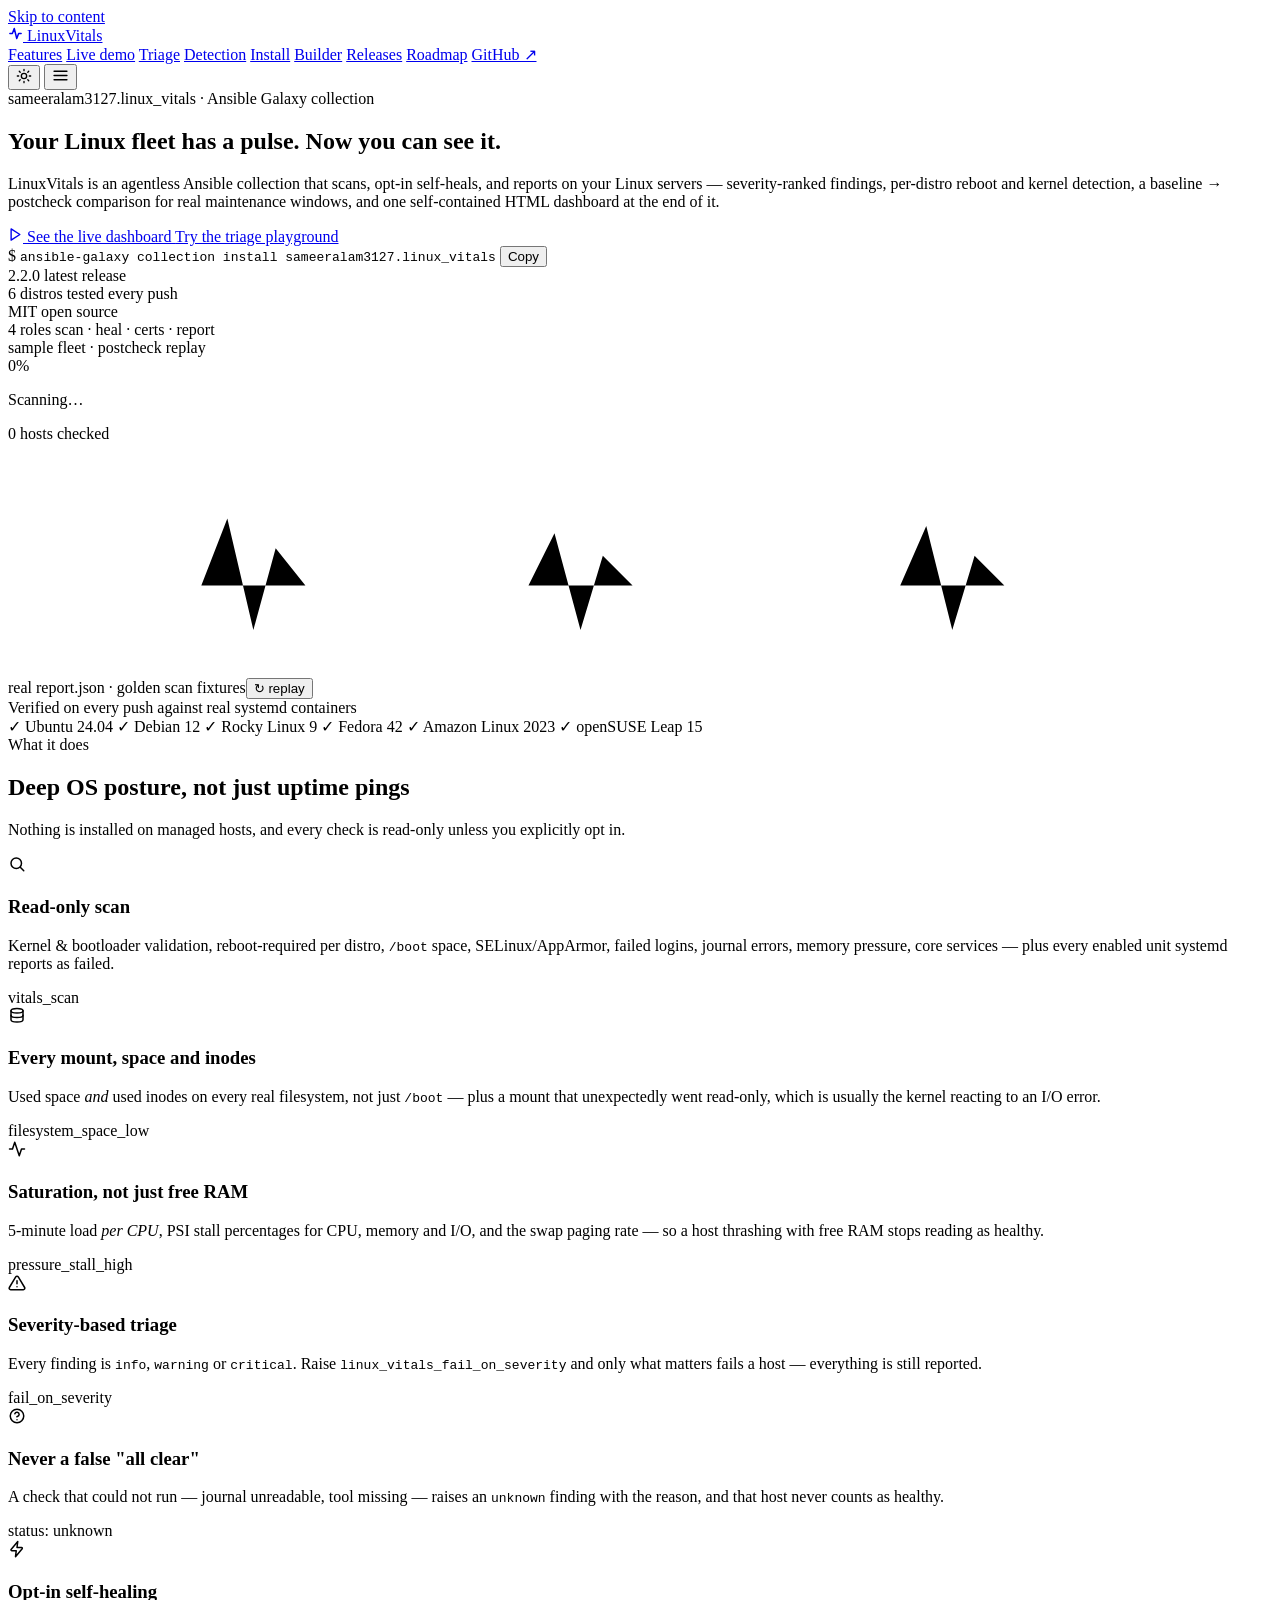
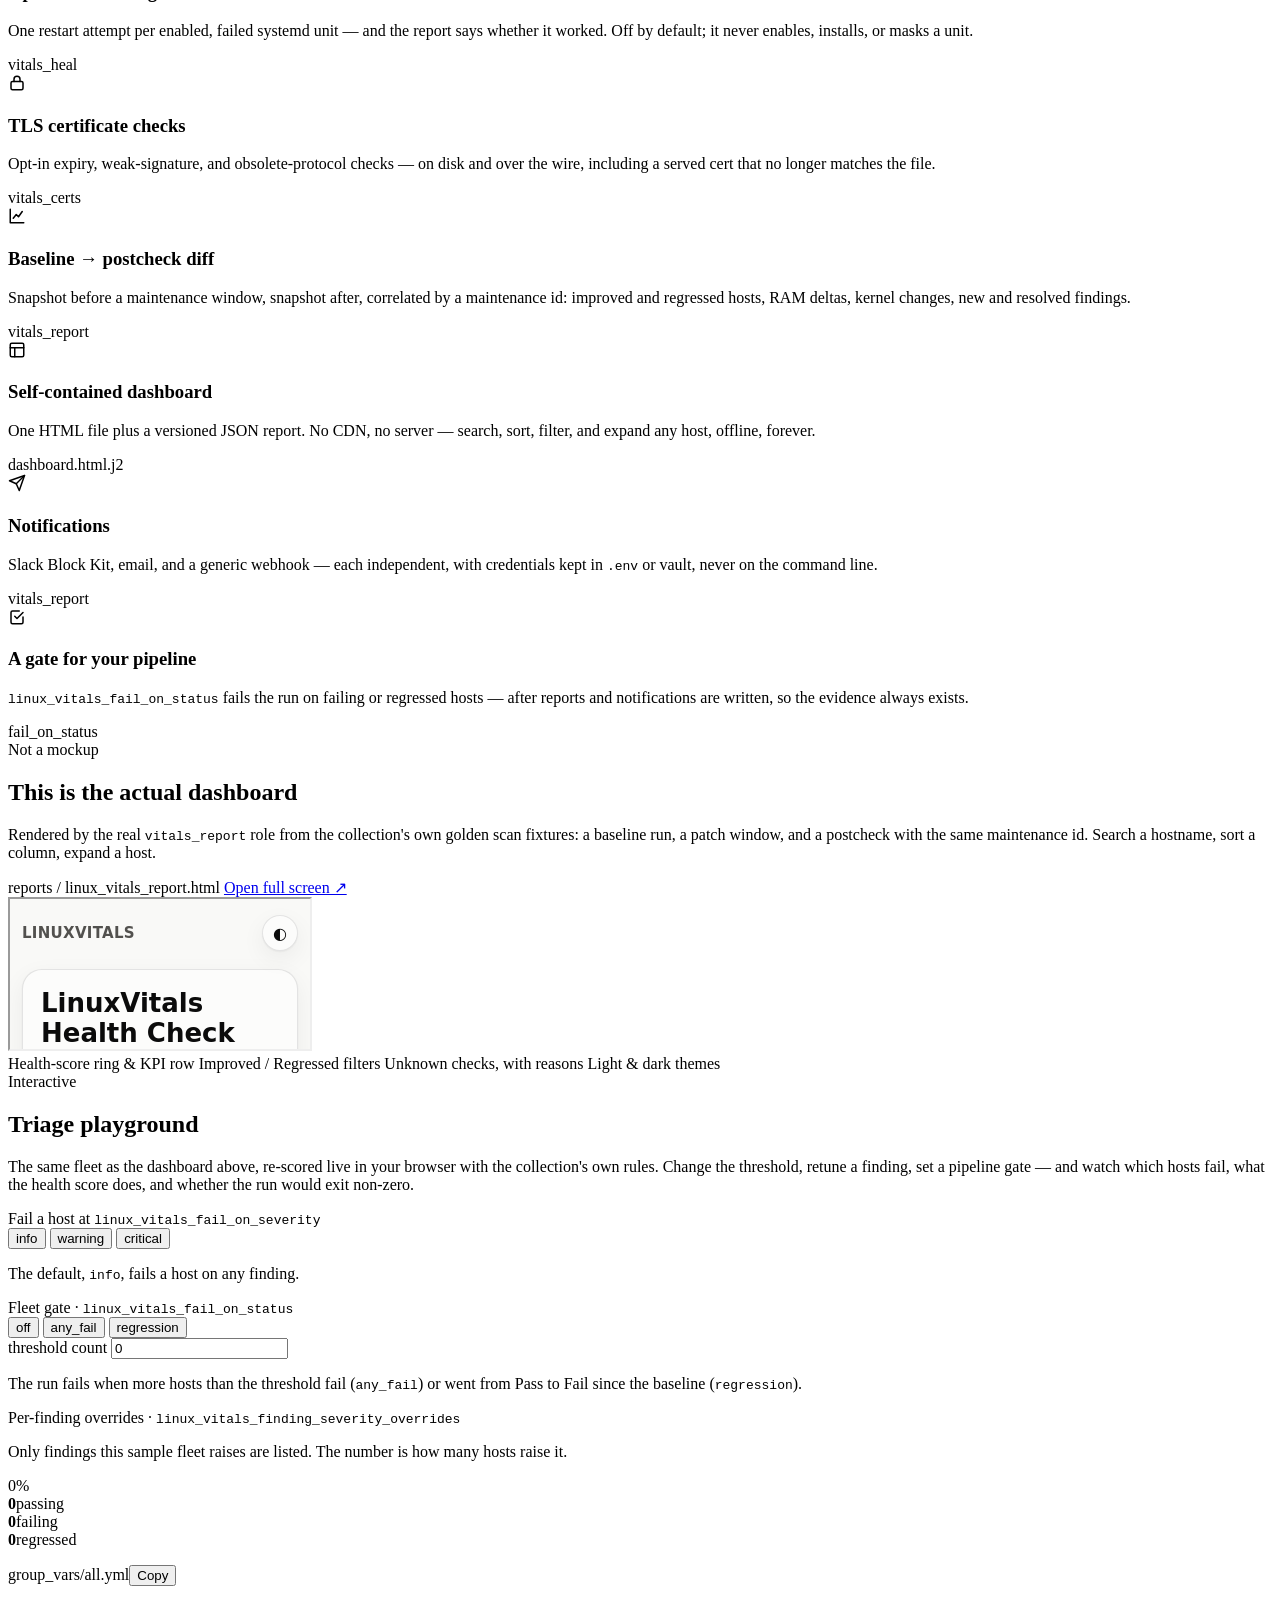
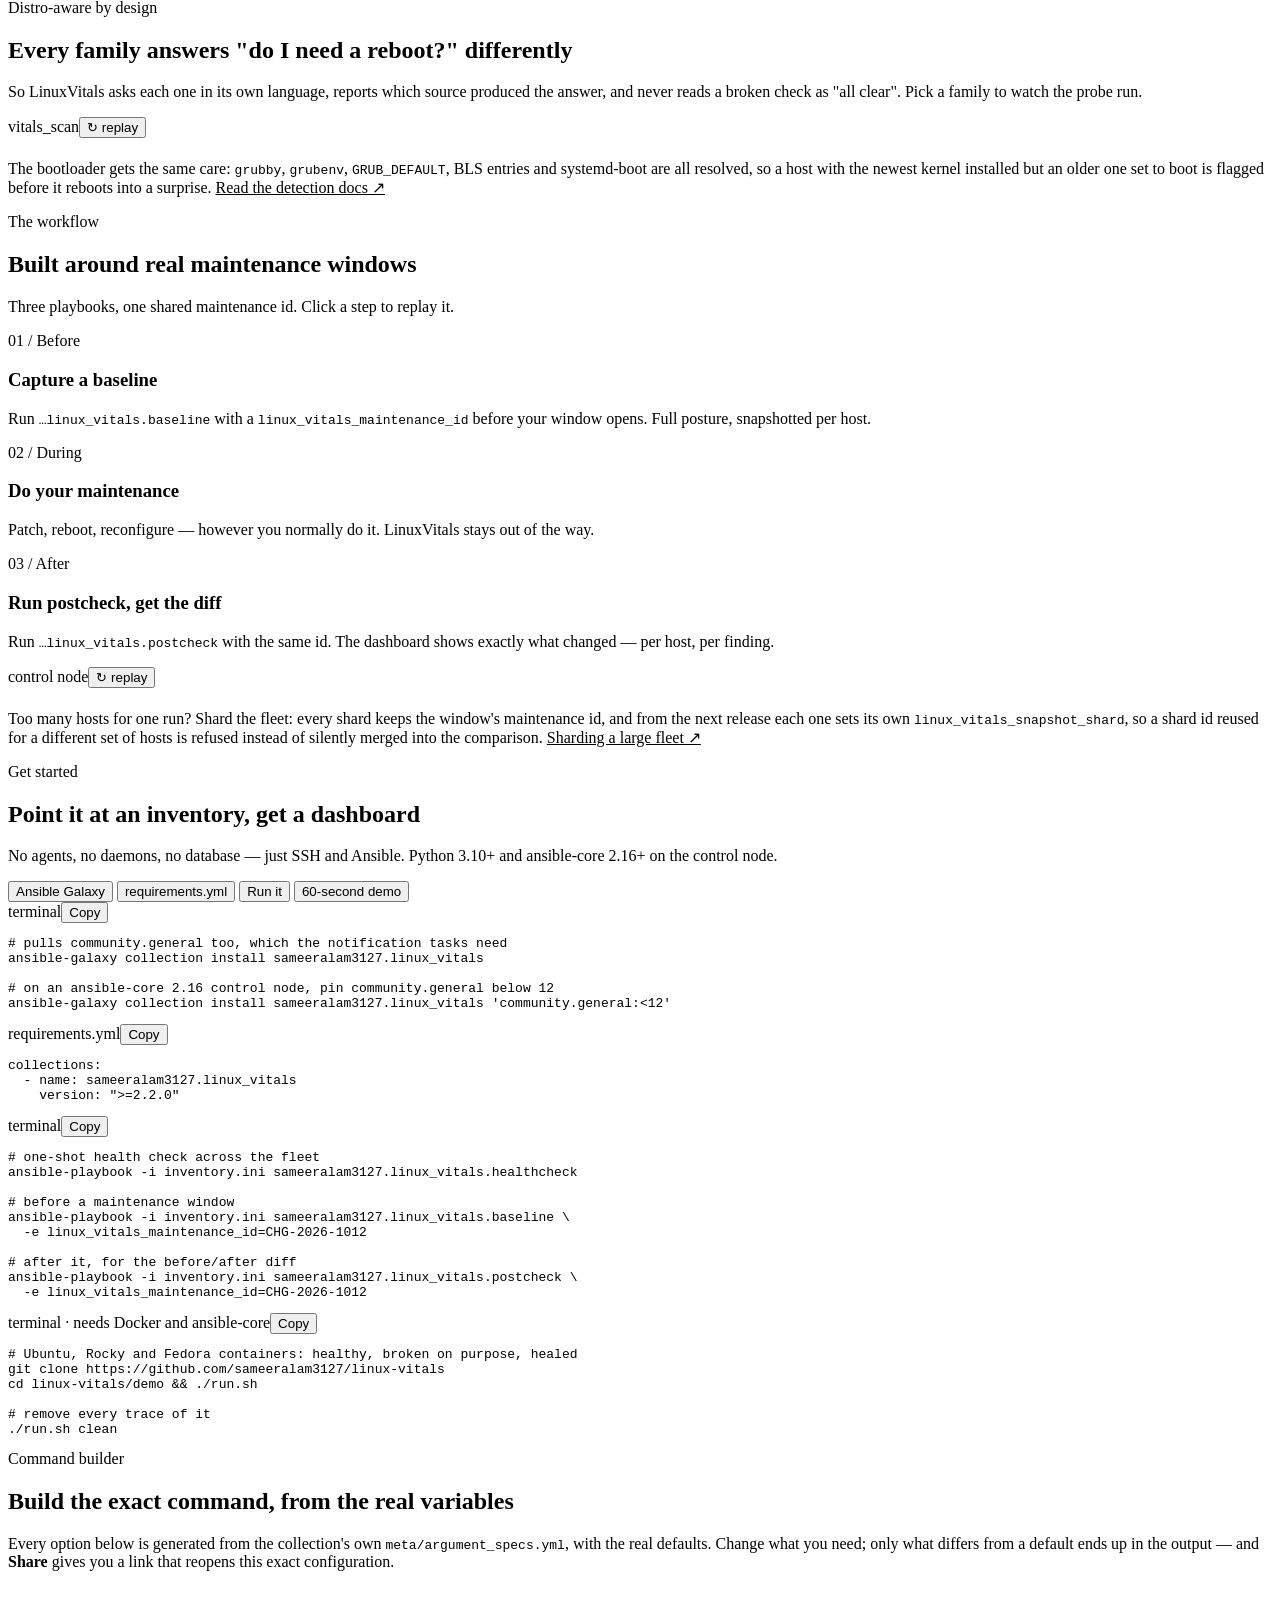
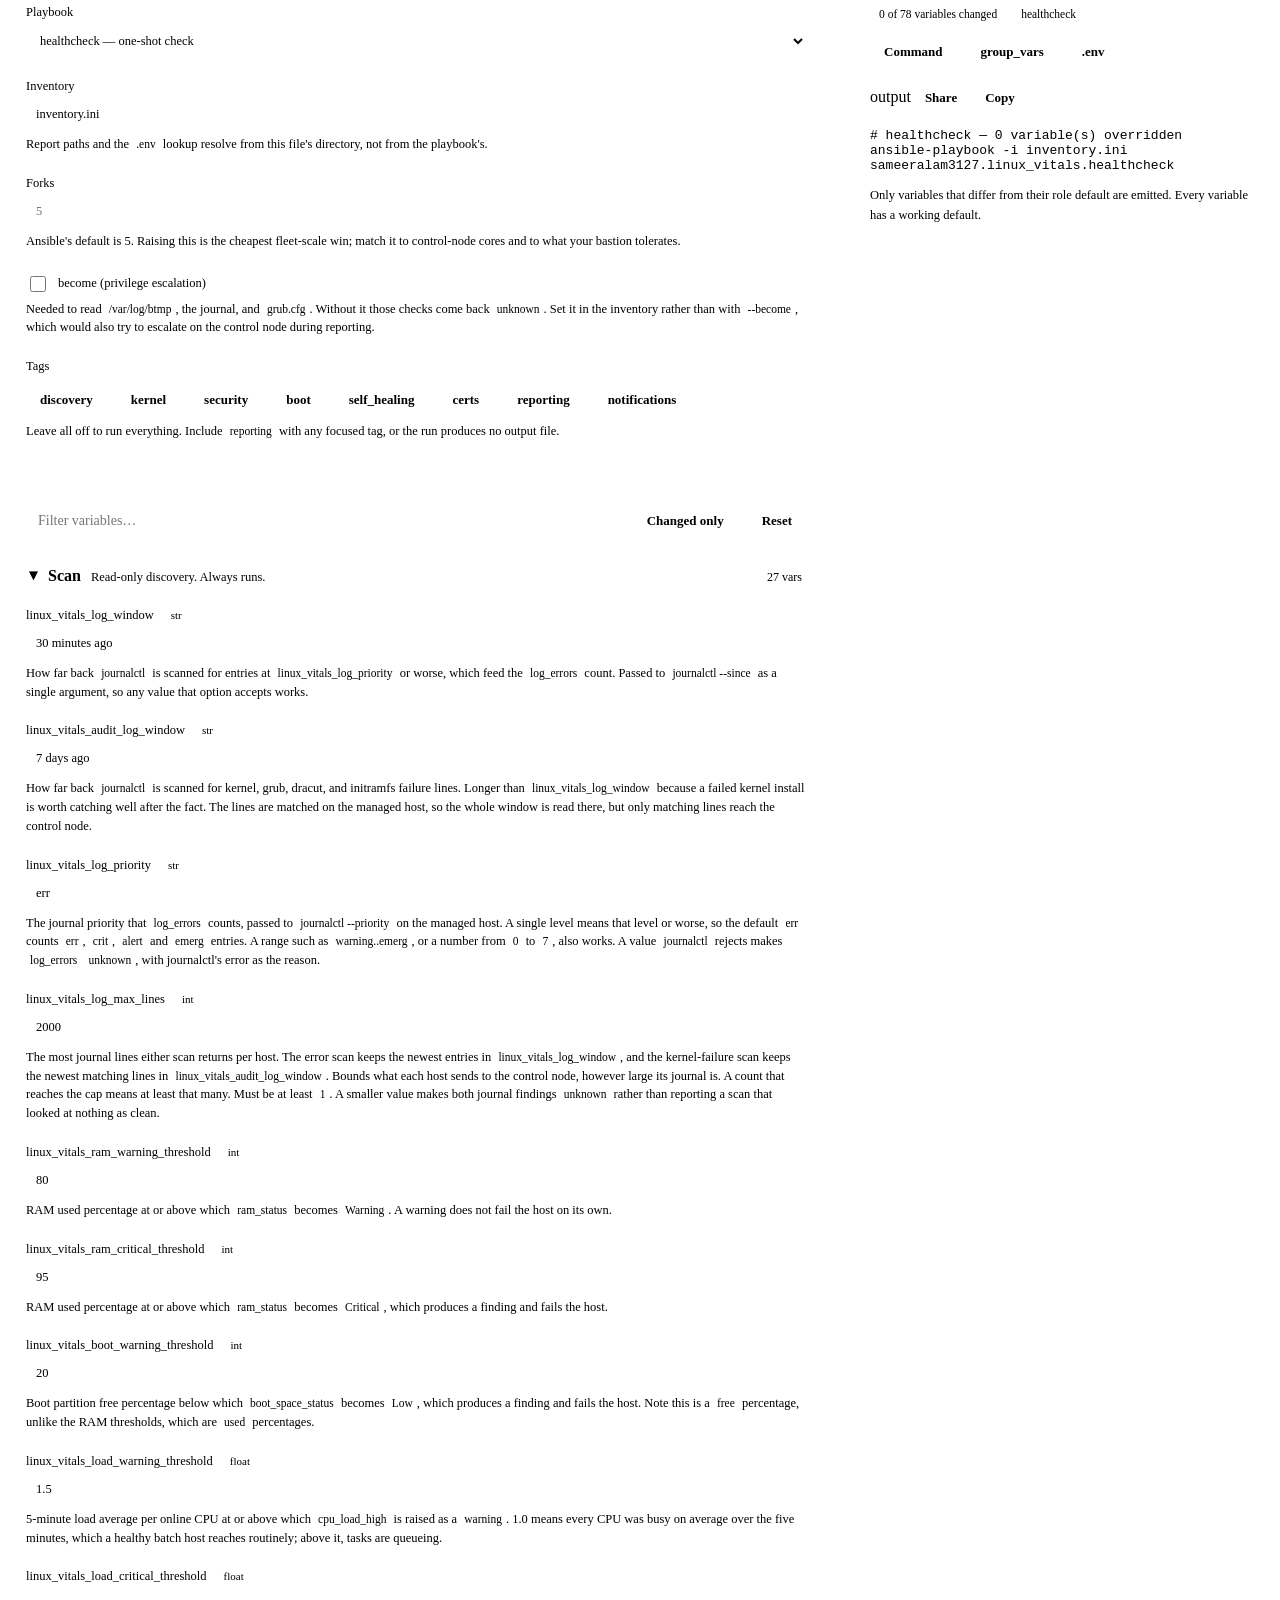
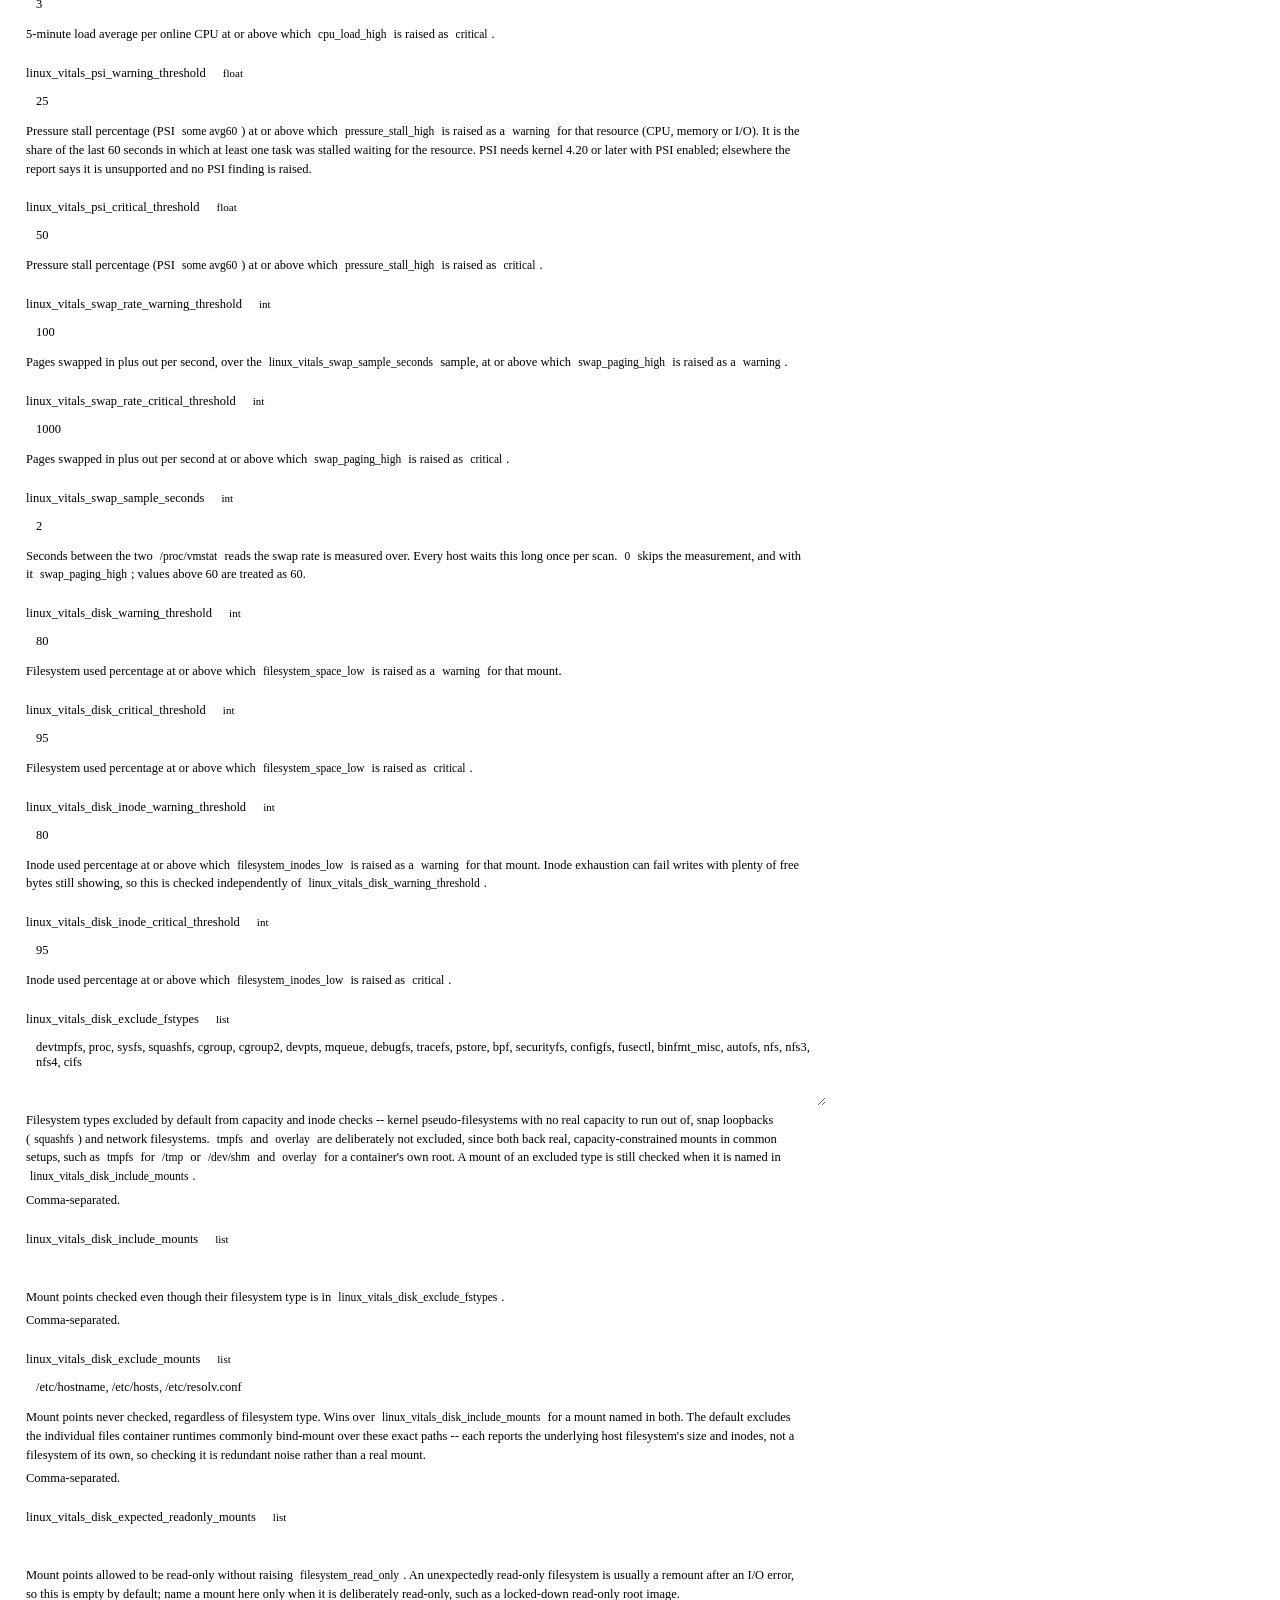
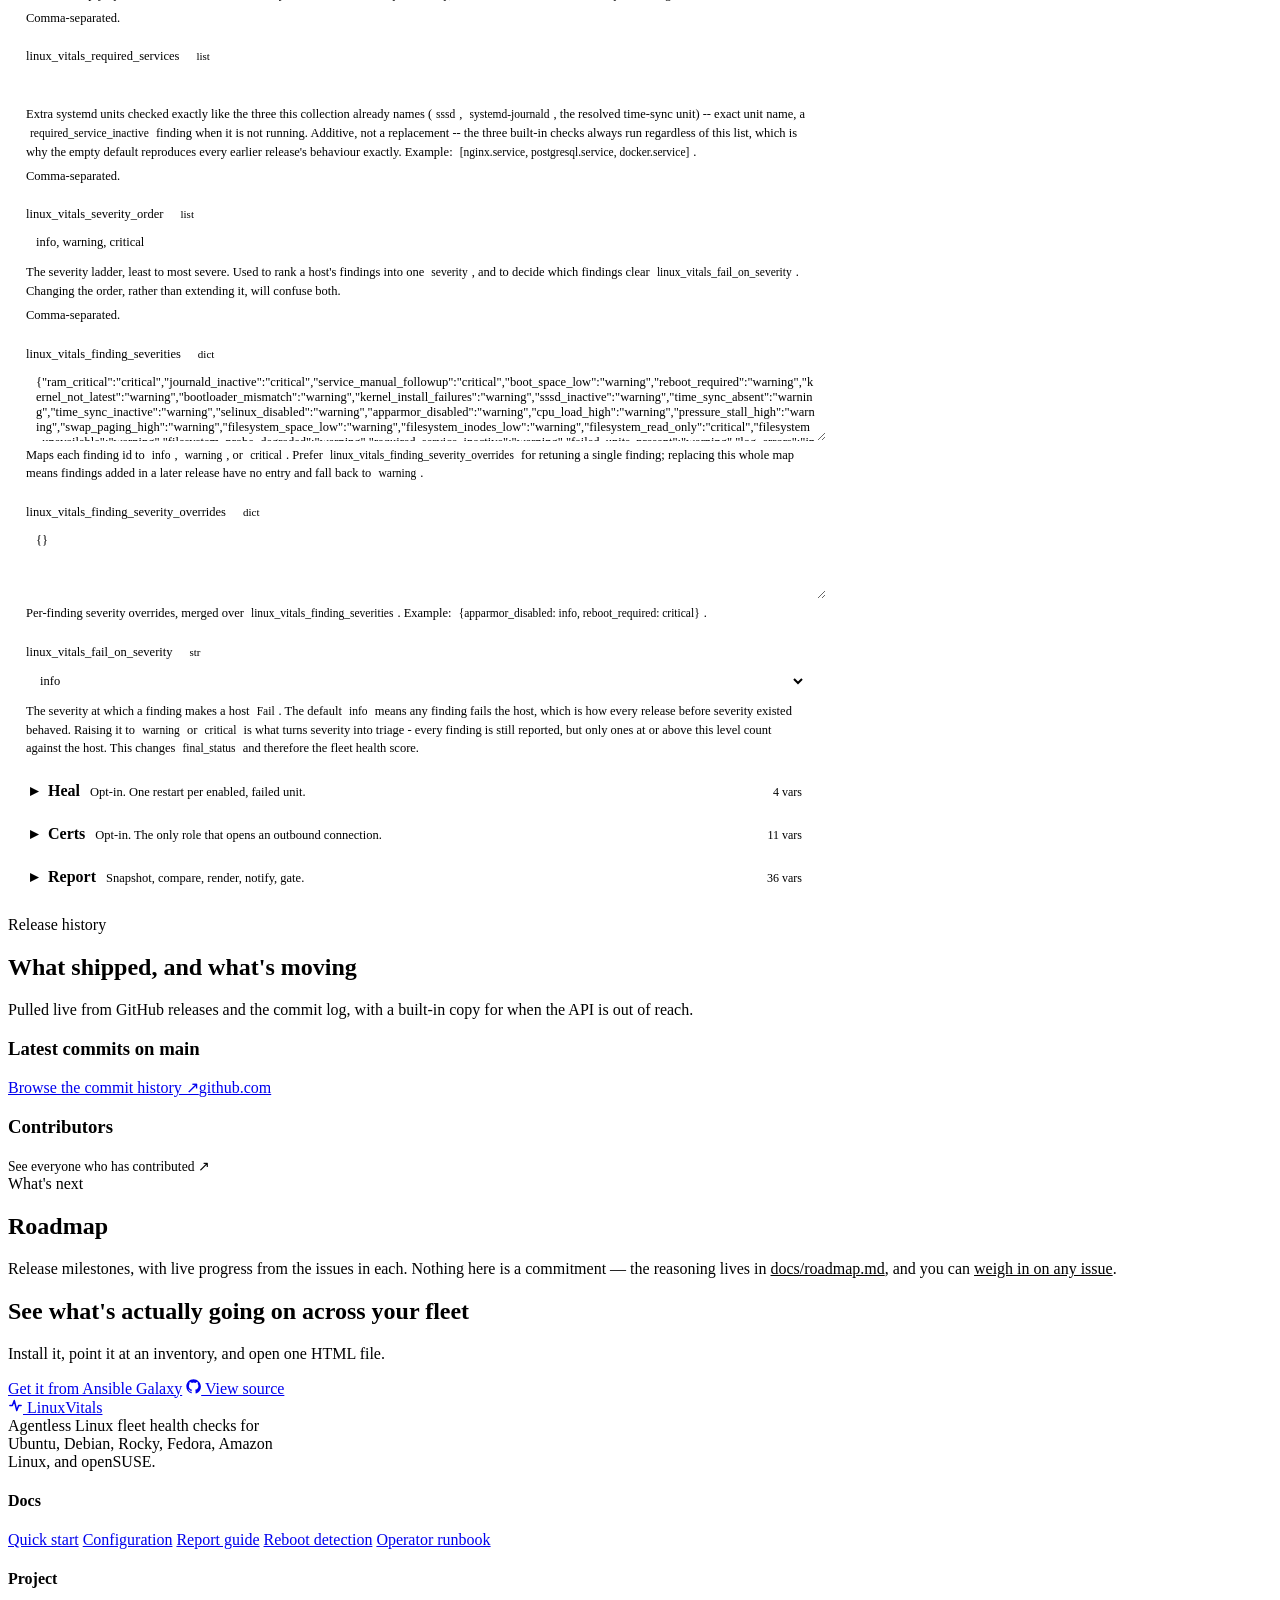
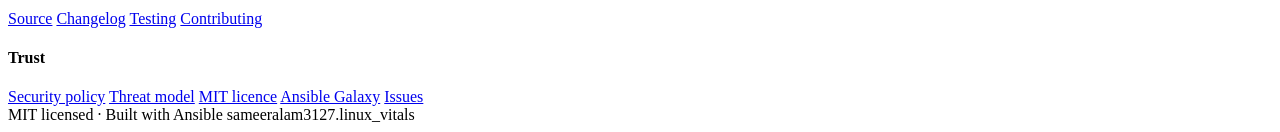
==== commit 41b7e711: "Regenerate the site for 2.2.0, and cover the new checks Re-ran tools/build.sh against main at 2.2.0:" ====
--- a/index.html
+++ b/index.html
@@ -8,392 +8,30 @@
 <link rel="canonical" href="https://sameeralam3127.github.io/linux-vitals/">
 <meta property="og:type" content="website">
 <meta property="og:title" content="LinuxVitals — Continuous vitals for your Linux fleet">
-<meta property="og:description" content="Agentless Ansible collection for Linux fleet health checks across RHEL, Fedora, Ubuntu, and SUSE. Tested on all four with real systemd containers on every push.">
+<meta property="og:description" content="Agentless Ansible collection for Linux fleet health checks across Ubuntu, Debian, Rocky, Fedora, Amazon Linux, and openSUSE. Tested on six distributions with real systemd containers on every push.">
 <meta property="og:url" content="https://sameeralam3127.github.io/linux-vitals/">
 <meta name="twitter:card" content="summary_large_image">
 <meta name="color-scheme" content="dark light">
-<link rel="icon" href="data:image/svg+xml,%3Csvg xmlns='http://www.w3.org/2000/svg' viewBox='0 0 100 100'%3E%3Ctext y='.9em' font-size='90'%3E%F0%9F%A9%BA%3C/text%3E%3C/svg%3E">
+<link rel="icon" href="data:image/svg+xml,%3Csvg xmlns='http://www.w3.org/2000/svg' viewBox='0 0 32 32'%3E%3Ccircle cx='16' cy='16' r='16' fill='%23ee0000'/%3E%3Cpath d='M7 16h4l3-8 4 16 3-8h4' fill='none' stroke='%23fff' stroke-width='3' stroke-linecap='round' stroke-linejoin='round'/%3E%3C/svg%3E">
+<meta name="theme-color" content="#ee0000">
 <link rel="preconnect" href="https://fonts.googleapis.com">
 <link rel="preconnect" href="https://fonts.gstatic.com" crossorigin>
 <link href="https://fonts.googleapis.com/css2?family=Bricolage+Grotesque:opsz,wght@12..96,400;12..96,500;12..96,600;12..96,700;12..96,800&family=Inter:wght@400;500;600;700&family=JetBrains+Mono:wght@400;500;600&display=swap" rel="stylesheet">
-<style>
-  :root {
-    --bg: #090d0c;
-    --bg-alt: #0d1312;
-    --surface: #101a18;
-    --surface-2: #142120;
-    --line: #1e2e2b;
-    --line-soft: #182421;
-    --ink: #eef4f2;
-    --ink-2: #9fb5ae;
-    --ink-3: #6c827b;
-    --accent: #2fe3c4;
-    --accent-ink: #06231e;
-    --accent-dim: #1c8f7c;
-    --accent-wash: rgba(47, 227, 196, 0.12);
-    --good: #22c55e;
-    --warning: #fbbf24;
-    --critical: #f87171;
-    --good-wash: rgba(34, 197, 94, 0.14);
-    --warning-wash: rgba(251, 191, 36, 0.14);
-    --critical-wash: rgba(248, 113, 113, 0.14);
-    --glass: rgba(9, 13, 12, 0.72);
-    --shadow: 0 1px 0 rgba(255,255,255,0.03) inset, 0 20px 60px rgba(0,0,0,0.45);
-    --hero-glow-1: rgba(47,227,196,0.10);
-    --hero-glow-2: rgba(47,227,196,0.06);
-    --radius: 16px;
-    --font-display: "Bricolage Grotesque", system-ui, sans-serif;
-    --font-body: "Inter", system-ui, -apple-system, sans-serif;
-    --font-mono: "JetBrains Mono", ui-monospace, "SF Mono", monospace;
-  }
-
-  :root[data-theme="light"] {
-    --bg: #f6faf9;
-    --bg-alt: #ffffff;
-    --surface: #ffffff;
-    --surface-2: #eef5f3;
-    --line: #d3e3df;
-    --line-soft: #e3eeeb;
-    --ink: #0a1614;
-    --ink-2: #40564f;
-    --ink-3: #6b807a;
-    --accent: #0d9a82;
-    --accent-ink: #ffffff;
-    --accent-dim: #0b7d6a;
-    --accent-wash: rgba(13, 154, 130, 0.10);
-    --good: #15803d;
-    --warning: #a16207;
-    --critical: #b91c1c;
-    --good-wash: rgba(21, 128, 61, 0.10);
-    --warning-wash: rgba(161, 98, 7, 0.10);
-    --critical-wash: rgba(185, 28, 28, 0.10);
-    --glass: rgba(246, 250, 249, 0.78);
-    --shadow: 0 1px 0 rgba(255,255,255,0.6) inset, 0 18px 45px rgba(11, 60, 51, 0.10);
-    --hero-glow-1: rgba(13,154,130,0.10);
-    --hero-glow-2: rgba(13,154,130,0.06);
-  }
-
-  * { box-sizing: border-box; }
-  html { scroll-behavior: smooth; }
-
-  @media (prefers-reduced-motion: reduce) {
-    html { scroll-behavior: auto; }
-    * { animation-duration: 0.01ms !important; animation-iteration-count: 1 !important; transition-duration: 0.01ms !important; }
-  }
-
-  body {
-    margin: 0;
-    overflow-x: hidden;
-    background: var(--bg);
-    background-image:
-      radial-gradient(ellipse 900px 500px at 15% -10%, var(--hero-glow-1), transparent 60%),
-      radial-gradient(ellipse 700px 500px at 100% 10%, var(--hero-glow-2), transparent 55%);
-    color: var(--ink);
-    font-family: var(--font-body);
-    line-height: 1.5;
-    -webkit-font-smoothing: antialiased;
-    transition: background-color .3s ease, color .3s ease;
-  }
-
-  a { color: inherit; }
-  ::selection { background: var(--accent); color: var(--accent-ink); }
-
-  :focus-visible {
-    outline: 2px solid var(--accent);
-    outline-offset: 3px;
-    border-radius: 6px;
-  }
-
-  .wrap { width: min(1160px, 92vw); margin: 0 auto; }
-
-  .skip {
-    position: absolute; left: -9999px; top: 0; z-index: 100;
-    background: var(--accent); color: var(--accent-ink);
-    padding: 10px 16px; border-radius: 0 0 10px 0; font-weight: 600;
-  }
-  .skip:focus { left: 0; }
-
-  /* ---------- nav ---------- */
-  header.nav {
-    position: sticky; top: 0; z-index: 50;
-    backdrop-filter: blur(14px);
-    background: var(--glass);
-    border-bottom: 1px solid transparent;
-    transition: border-color .25s ease, background .25s ease;
-  }
-  header.nav.scrolled { border-bottom-color: var(--line); }
-  .nav-inner { display: flex; align-items: center; gap: 20px; padding: 14px 0; }
-  .brand { display: flex; align-items: center; gap: 10px; font-family: var(--font-display); font-weight: 700; font-size: 1.05rem; letter-spacing: -0.01em; text-decoration: none; }
-  .brand .mark { width: 26px; height: 26px; display: grid; place-items: center; border-radius: 8px; background: var(--accent-wash); color: var(--accent); }
-  .nav-links { display: flex; gap: 4px; margin-left: auto; align-items: center; }
-  .nav-links a {
-    text-decoration: none; color: var(--ink-2); font-size: .9rem; font-weight: 500;
-    padding: 7px 12px; border-radius: 9px; transition: color .18s ease, background .18s ease;
-  }
-  .nav-links a:hover { color: var(--ink); background: var(--surface-2); }
-  .nav-links a.active { color: var(--accent); }
-  .nav-links a.nav-cta {
-    text-decoration: none; font-size: .88rem; font-weight: 600;
-    padding: 8px 15px; border-radius: 10px;
-    background: var(--accent); color: var(--accent-ink);
-    transition: transform .15s ease, filter .15s ease;
-  }
-  .nav-links a.nav-cta:hover { transform: translateY(-1px); filter: brightness(1.06); background: var(--accent); color: var(--accent-ink); }
-  .icon-btn {
-    display: grid; place-items: center; width: 36px; height: 36px;
-    border-radius: 10px; border: 1px solid var(--line); background: var(--surface);
-    color: var(--ink-2); cursor: pointer; transition: color .18s ease, border-color .18s ease;
-  }
-  .icon-btn:hover { color: var(--accent); border-color: var(--accent-dim); }
-  .nav-toggle { display: none; }
-
-  @media (max-width: 860px) {
-    .nav-links {
-      position: fixed; inset: 61px 0 auto 0; flex-direction: column; align-items: stretch;
-      gap: 2px; padding: 14px 4vw 20px; background: var(--bg-alt);
-      border-bottom: 1px solid var(--line); transform: translateY(-140%);
-      transition: transform .28s cubic-bezier(.4,0,.2,1); margin-left: 0;
-    }
-    .nav-links.open { transform: translateY(0); }
-    .nav-links a { padding: 12px; font-size: 1rem; }
-    .nav-toggle { display: grid; margin-left: auto; }
-    .nav-cta { display: none; }
-  }
-
-  /* ---------- hero ---------- */
-  .hero { padding: 80px 0 64px; }
-  .hero-grid { display: grid; grid-template-columns: 1.15fr .85fr; gap: 54px; align-items: center; }
-  /* Grid items default to min-width:auto, so the nowrap install command would
-     force the whole column -- and the page -- wider than the viewport. */
-  .hero-grid > * { min-width: 0; }
-  @media (max-width: 1000px) { .hero-grid { grid-template-columns: 1fr; gap: 44px; } }
-
-  .viz {
-    background: var(--surface); border: 1px solid var(--line); border-radius: 18px;
-    padding: 20px; box-shadow: var(--shadow);
-  }
-  .viz-head { display: flex; align-items: center; gap: 9px; font-family: var(--font-mono); font-size: .72rem; color: var(--ink-3); margin-bottom: 16px; }
-  .viz-head .beat { width: 7px; height: 7px; border-radius: 50%; background: var(--good); animation: beat 1.8s ease-in-out infinite; }
-  @keyframes beat { 0%,100% { opacity: 1; transform: scale(1); } 50% { opacity: .45; transform: scale(.82); } }
-
-  .viz-top { display: flex; align-items: center; gap: 18px; margin-bottom: 18px; }
-  .ring {
-    --pct: 94;
-    width: 84px; height: 84px; border-radius: 50%; flex-shrink: 0; display: grid; place-items: center;
-    background: conic-gradient(var(--accent) calc(var(--pct) * 1%), var(--surface-2) 0);
-    position: relative;
-  }
-  .ring::after { content: ""; position: absolute; inset: 8px; border-radius: 50%; background: var(--surface); }
-  .ring span { position: relative; z-index: 1; font-family: var(--font-display); font-weight: 700; font-size: 1.15rem; }
-  .viz-top div p { margin: 0; }
-  .viz-score { font-family: var(--font-display); font-weight: 600; font-size: .98rem; }
-  .viz-sub { color: var(--ink-3); font-size: .8rem; }
-
-  .ecg { display: block; width: 100%; height: 58px; margin-bottom: 16px; }
-  .ecg path { fill: none; stroke: var(--accent); stroke-width: 2; stroke-linecap: round; stroke-linejoin: round;
-    stroke-dasharray: 340; stroke-dashoffset: 340; animation: trace 3.6s linear infinite; }
-  @keyframes trace { to { stroke-dashoffset: -340; } }
-  @media (prefers-reduced-motion: reduce) { .ecg path { animation: none; stroke-dashoffset: 0; } }
-
-  .viz-rows { display: grid; gap: 7px; }
-  .viz-row { display: flex; align-items: center; gap: 10px; font-size: .8rem; padding: 8px 11px; background: var(--surface-2); border-radius: 9px; }
-  .viz-row .host { font-family: var(--font-mono); color: var(--ink-2); min-width: 0; overflow: hidden; text-overflow: ellipsis; }
-  .viz-row .chip { margin-left: auto; font-size: .68rem; font-weight: 700; padding: 2px 8px; border-radius: 999px; letter-spacing: .03em; }
-  .chip.pass { background: var(--good-wash); color: var(--good); }
-  .chip.warn { background: var(--warning-wash); color: var(--warning); }
-  .chip.fail { background: var(--critical-wash); color: var(--critical); }
-  .eyebrow {
-    display: inline-flex; align-items: center; gap: 9px;
-    font-family: var(--font-mono); font-size: .76rem; letter-spacing: .04em;
-    color: var(--ink-2); background: var(--surface); border: 1px solid var(--line);
-    padding: 6px 13px; border-radius: 999px; margin-bottom: 22px;
-  }
-  .eyebrow .dot { width: 7px; height: 7px; border-radius: 50%; background: var(--accent); box-shadow: 0 0 0 0 var(--accent); animation: ping 2.4s ease-out infinite; }
-  @keyframes ping { 0% { box-shadow: 0 0 0 0 var(--accent-wash); } 70% { box-shadow: 0 0 0 9px transparent; } 100% { box-shadow: 0 0 0 0 transparent; } }
-
-  h1 {
-    font-family: var(--font-display); font-weight: 800; letter-spacing: -0.03em;
-    font-size: clamp(2.4rem, 6vw, 4.1rem); line-height: 1.03; margin: 0 0 20px;
-    max-width: 15ch;
-  }
-  h1 .grad {
-    background: linear-gradient(100deg, var(--accent), var(--accent-dim) 70%);
-    -webkit-background-clip: text; background-clip: text; color: transparent;
-  }
-  .lede { font-size: clamp(1.02rem, 1.5vw, 1.18rem); color: var(--ink-2); max-width: 62ch; margin: 0 0 30px; }
-
-  .cta-row { display: flex; flex-wrap: wrap; gap: 12px; margin-bottom: 34px; }
-  .btn {
-    display: inline-flex; align-items: center; gap: 9px; text-decoration: none;
-    font-weight: 600; font-size: .94rem; padding: 12px 20px; border-radius: 12px;
-    border: 1px solid transparent; cursor: pointer; transition: transform .15s ease, filter .15s ease, border-color .15s ease, background .15s ease;
-  }
-  .btn:hover { transform: translateY(-2px); }
-  .btn-primary { background: var(--accent); color: var(--accent-ink); }
-  .btn-primary:hover { filter: brightness(1.07); }
-  .btn-ghost { background: var(--surface); color: var(--ink); border-color: var(--line); }
-  .btn-ghost:hover { border-color: var(--accent-dim); color: var(--accent); }
-
-  .cmd {
-    display: flex; align-items: center; gap: 12px; background: var(--surface);
-    border: 1px solid var(--line); border-radius: 13px; padding: 13px 15px;
-    font-family: var(--font-mono); font-size: .87rem; max-width: 640px; box-shadow: var(--shadow);
-  }
-  .cmd .prompt { color: var(--accent); user-select: none; }
-  .cmd code { overflow-x: auto; white-space: nowrap; scrollbar-width: none; flex: 1; min-width: 0; }
-  .cmd code::-webkit-scrollbar { display: none; }
-  .copy {
-    margin-left: auto; background: var(--surface-2); border: 1px solid var(--line);
-    color: var(--ink-2); font-family: var(--font-body); font-size: .76rem; font-weight: 600;
-    padding: 6px 11px; border-radius: 8px; cursor: pointer; flex-shrink: 0;
-    transition: color .18s, border-color .18s, background .18s;
-  }
-  .copy:hover { color: var(--accent); border-color: var(--accent-dim); }
-  .copy.done { color: var(--good); border-color: var(--good); }
-
-  /* ---------- live stats ---------- */
-  .stats {
-    display: grid; grid-template-columns: repeat(2, minmax(0, 1fr));
-    gap: 12px; margin-top: 38px; max-width: 620px;
-  }
-  @media (max-width: 420px) { .stats { grid-template-columns: 1fr; } }
-  .stat {
-    background: var(--surface); border: 1px solid var(--line); border-radius: 14px;
-    padding: 15px 17px; position: relative; overflow: hidden;
-  }
-  .stat .k { display: block; font-family: var(--font-display); font-weight: 700; font-size: 1.5rem; letter-spacing: -0.02em; line-height: 1.1; }
-  .stat .v { display: block; font-size: .78rem; color: var(--ink-3); margin-top: 4px; }
-  .stat[data-live="pending"] .k { color: var(--ink-3); }
-  .stat .live-dot {
-    position: absolute; top: 13px; right: 13px; width: 6px; height: 6px; border-radius: 50%;
-    background: var(--ink-3); transition: background .3s ease;
-  }
-  .stat[data-live="ok"] .live-dot { background: var(--good); }
-  .stat[data-live="fail"] .live-dot { background: var(--critical); }
-
-  /* ---------- distro strip ---------- */
-  .strip { border-block: 1px solid var(--line); background: var(--bg-alt); padding: 26px 0; }
-  .strip-inner { display: flex; flex-wrap: wrap; align-items: center; gap: 14px 26px; }
-  .strip-label { font-size: .8rem; color: var(--ink-3); font-family: var(--font-mono); letter-spacing: .03em; }
-  .distros { display: flex; flex-wrap: wrap; gap: 9px; }
-  .distro {
-    display: inline-flex; align-items: center; gap: 8px; font-size: .85rem; font-weight: 600;
-    background: var(--surface); border: 1px solid var(--line); border-radius: 999px; padding: 7px 15px;
-    transition: border-color .2s ease, transform .2s ease;
-  }
-  .distro:hover { border-color: var(--accent-dim); transform: translateY(-2px); }
-  .distro .tick { color: var(--good); }
-
-  /* ---------- sections ---------- */
-  section { padding: 88px 0; }
-  .kicker {
-    display: inline-flex; align-items: center; gap: 8px; font-family: var(--font-mono);
-    font-size: .74rem; letter-spacing: .1em; text-transform: uppercase; color: var(--accent); margin-bottom: 14px;
-  }
-  h2 { font-family: var(--font-display); font-weight: 700; letter-spacing: -0.025em; font-size: clamp(1.7rem, 3.4vw, 2.5rem); line-height: 1.12; margin: 0 0 14px; max-width: 20ch; }
-  .sub { color: var(--ink-2); max-width: 66ch; margin: 0 0 40px; font-size: 1.01rem; }
-
-  .grid { display: grid; gap: 16px; }
-  .grid-3 { grid-template-columns: repeat(auto-fit, minmax(290px, 1fr)); }
-
-  .card {
-    background: var(--surface); border: 1px solid var(--line); border-radius: var(--radius);
-    padding: 24px; transition: transform .25s ease, border-color .25s ease, box-shadow .25s ease;
-  }
-  .card:hover { transform: translateY(-3px); border-color: var(--accent-dim); box-shadow: var(--shadow); }
-  .card .ico {
-    width: 38px; height: 38px; border-radius: 11px; display: grid; place-items: center;
-    background: var(--accent-wash); color: var(--accent); margin-bottom: 15px;
-  }
-  .card h3 { font-family: var(--font-display); font-size: 1.08rem; font-weight: 600; margin: 0 0 9px; letter-spacing: -0.01em; }
-  .card p { color: var(--ink-2); font-size: .92rem; margin: 0 0 14px; }
-  .tag { font-family: var(--font-mono); font-size: .73rem; color: var(--ink-3); background: var(--surface-2); border: 1px solid var(--line-soft); padding: 4px 9px; border-radius: 7px; }
-
-  /* ---------- demo ---------- */
-  .browser { border: 1px solid var(--line); border-radius: 15px; overflow: hidden; background: var(--surface); box-shadow: var(--shadow); }
-  .browser-bar { display: flex; align-items: center; gap: 12px; padding: 11px 15px; background: var(--surface-2); border-bottom: 1px solid var(--line); }
-  .dots { display: flex; gap: 6px; }
-  .dots i { width: 10px; height: 10px; border-radius: 50%; display: block; background: var(--line); }
-  .browser-url { font-family: var(--font-mono); font-size: .76rem; color: var(--ink-3); background: var(--bg); border: 1px solid var(--line); border-radius: 7px; padding: 5px 12px; flex: 1; min-width: 0; text-align: center; overflow: hidden; text-overflow: ellipsis; white-space: nowrap; }
-  .browser-open { font-size: .78rem; font-weight: 600; color: var(--accent); text-decoration: none; white-space: nowrap; }
-  .browser iframe { display: block; width: 100%; height: min(72vh, 660px); border: 0; background: #fff; }
-  .demo-notes { display: flex; flex-wrap: wrap; gap: 10px; margin-top: 18px; }
-  .note { font-size: .82rem; color: var(--ink-2); background: var(--surface); border: 1px solid var(--line); border-radius: 9px; padding: 7px 13px; }
-
-  /* ---------- steps ---------- */
-  .steps { display: grid; grid-template-columns: repeat(auto-fit, minmax(260px, 1fr)); gap: 16px; }
-  .step { background: var(--surface); border: 1px solid var(--line); border-radius: var(--radius); padding: 24px; position: relative; }
-  .step .num { font-family: var(--font-mono); font-size: .76rem; color: var(--accent); margin-bottom: 12px; display: block; }
-  .step h3 { font-family: var(--font-display); font-size: 1.06rem; margin: 0 0 9px; font-weight: 600; }
-  .step p { color: var(--ink-2); font-size: .91rem; margin: 0; }
-  .step code { font-family: var(--font-mono); font-size: .84rem; color: var(--accent); }
-
-  /* ---------- table ---------- */
-  .table-wrap { border: 1px solid var(--line); border-radius: var(--radius); overflow-x: auto; background: var(--surface); }
-  table { width: 100%; border-collapse: collapse; min-width: 620px; }
-  th, td { text-align: left; padding: 14px 18px; font-size: .9rem; border-bottom: 1px solid var(--line-soft); }
-  th { font-size: .74rem; text-transform: uppercase; letter-spacing: .08em; color: var(--ink-3); font-weight: 600; background: var(--surface-2); }
-  tbody tr:last-child td { border-bottom: 0; }
-  tbody tr { transition: background .2s ease; }
-  tbody tr:hover { background: var(--surface-2); }
-  td code { font-family: var(--font-mono); font-size: .82rem; color: var(--accent); }
-
-  /* ---------- tabs ---------- */
-  .tabs { display: flex; gap: 5px; margin-bottom: 14px; flex-wrap: wrap; }
-  .tab {
-    font-family: var(--font-body); font-size: .85rem; font-weight: 600; cursor: pointer;
-    background: var(--surface); border: 1px solid var(--line); color: var(--ink-2);
-    padding: 8px 15px; border-radius: 10px; transition: all .18s ease;
-  }
-  .tab:hover { color: var(--ink); }
-  .tab[aria-selected="true"] { background: var(--accent-wash); border-color: var(--accent-dim); color: var(--accent); }
-  .panel { display: none; }
-  .panel.active { display: block; animation: fade .3s ease; }
-  @keyframes fade { from { opacity: 0; transform: translateY(6px); } to { opacity: 1; transform: none; } }
-  pre.code {
-    margin: 0; background: var(--surface); border: 1px solid var(--line); border-radius: 13px;
-    padding: 18px 20px; overflow-x: auto; font-family: var(--font-mono); font-size: .85rem;
-    color: var(--ink); position: relative; line-height: 1.7;
-  }
-  pre.code .c { color: var(--ink-3); }
-  pre.code .k { color: var(--accent); }
-  .code-head { display: flex; align-items: center; gap: 10px; margin-bottom: 8px; }
-  .code-head .fname { font-family: var(--font-mono); font-size: .76rem; color: var(--ink-3); }
-
-  /* ---------- roadmap ---------- */
-  .road { display: grid; grid-template-columns: repeat(auto-fit, minmax(280px, 1fr)); gap: 14px; }
-  .road-item { background: var(--surface); border: 1px solid var(--line); border-radius: 13px; padding: 20px; text-decoration: none; display: block; transition: border-color .2s ease, transform .2s ease; }
-  .road-item:hover { border-color: var(--accent-dim); transform: translateY(-2px); }
-  .pill { display: inline-block; font-size: .68rem; font-weight: 700; letter-spacing: .06em; text-transform: uppercase; padding: 3px 9px; border-radius: 999px; margin-bottom: 11px; }
-  .pill.open { background: var(--accent-wash); color: var(--accent); }
-  .pill.explore { background: var(--warning-wash); color: var(--warning); }
-  .road-item h3 { font-family: var(--font-display); font-size: 1rem; margin: 0 0 7px; font-weight: 600; }
-  .road-item p { color: var(--ink-2); font-size: .88rem; margin: 0; }
-  .road-meta { font-family: var(--font-mono); font-size: .73rem; color: var(--ink-3); margin-top: 11px; }
-
-  /* ---------- cta + footer ---------- */
-  .cta-band { background: var(--bg-alt); border-block: 1px solid var(--line); text-align: center; }
-  .cta-band h2 { margin: 0 auto 14px; max-width: 24ch; }
-  .cta-band .sub { margin: 0 auto 30px; }
-  .cta-band .cta-row { justify-content: center; }
-
-  footer { padding: 54px 0 40px; color: var(--ink-3); font-size: .87rem; }
-  .foot-grid { display: grid; grid-template-columns: 1.4fr repeat(3, 1fr); gap: 30px; margin-bottom: 34px; }
-  .foot-grid h4 { font-size: .74rem; text-transform: uppercase; letter-spacing: .09em; color: var(--ink-2); margin: 0 0 13px; }
-  .foot-grid a { display: block; color: var(--ink-3); text-decoration: none; padding: 4px 0; transition: color .18s ease; }
-  .foot-grid a:hover { color: var(--accent); }
-  .foot-bottom { display: flex; flex-wrap: wrap; gap: 12px; justify-content: space-between; padding-top: 22px; border-top: 1px solid var(--line); }
-  @media (max-width: 720px) { .foot-grid { grid-template-columns: 1fr 1fr; } }
-
-  /* ---------- reveal ---------- */
-  .reveal { opacity: 0; transform: translateY(18px); transition: opacity .6s cubic-bezier(.2,.7,.3,1), transform .6s cubic-bezier(.2,.7,.3,1); }
-  .reveal.in { opacity: 1; transform: none; }
-  @media (prefers-reduced-motion: reduce) { .reveal { opacity: 1; transform: none; } }
-</style>
+<link rel="stylesheet" href="assets/site.css">
 <link rel="stylesheet" href="assets/command-builder.css">
+<script>
+  /* Set the theme before first paint so a light-mode visitor never sees a dark flash. */
+  (function () {
+    var t = null;
+    try { t = localStorage.getItem("lv-theme"); } catch (e) {}
+    if (!t && window.matchMedia && window.matchMedia("(prefers-color-scheme: light)").matches) { t = "light"; }
+    if (t) { document.documentElement.setAttribute("data-theme", t); }
+  })();
+</script>
 </head>
 <body>
 <a class="skip" href="#main">Skip to content</a>
+<div class="progress" id="progress" aria-hidden="true"></div>
 
 <header class="nav" id="nav">
   <div class="wrap nav-inner">
@@ -406,10 +44,11 @@
     <nav class="nav-links" id="nav-links" aria-label="Sections">
       <a href="#features">Features</a>
       <a href="#demo">Live demo</a>
+      <a href="#triage">Triage</a>
       <a href="#detection">Detection</a>
-      <a href="#workflow">Workflow</a>
       <a href="#install">Install</a>
-      <a href="#builder">Command builder</a>
+      <a href="#builder">Builder</a>
+      <a href="#releases">Releases</a>
       <a href="#roadmap">Roadmap</a>
       <a class="nav-cta" href="https://github.com/sameeralam3127/linux-vitals">GitHub ↗</a>
     </nav>
@@ -432,8 +71,8 @@
     <h1>Your Linux fleet has a pulse. <span class="grad">Now you can see it.</span></h1>
     <p class="lede">
       LinuxVitals is an agentless Ansible collection that scans, opt-in self-heals, and reports on your
-      Linux servers — with per-distro reboot and kernel detection, a baseline → postcheck comparison built
-      for real maintenance windows, and one self-contained HTML dashboard at the end of it.
+      Linux servers — severity-ranked findings, per-distro reboot and kernel detection, a baseline → postcheck
+      comparison for real maintenance windows, and one self-contained HTML dashboard at the end of it.
     </p>
 
     <div class="cta-row">
@@ -441,10 +80,7 @@
         <svg width="15" height="15" viewBox="0 0 24 24" fill="none" stroke="currentColor" stroke-width="2.2" stroke-linecap="round" stroke-linejoin="round"><path d="M5 3l14 9-14 9V3z"/></svg>
         See the live dashboard
       </a>
-      <a class="btn btn-ghost" href="https://github.com/sameeralam3127/linux-vitals">
-        <svg width="15" height="15" viewBox="0 0 24 24" fill="currentColor"><path d="M12 .5C5.7.5.5 5.7.5 12c0 5.1 3.3 9.4 7.8 10.9.6.1.8-.2.8-.6v-2c-3.2.7-3.9-1.5-3.9-1.5-.5-1.3-1.3-1.7-1.3-1.7-1-.7.1-.7.1-.7 1.2.1 1.8 1.2 1.8 1.2 1 1.8 2.7 1.3 3.4 1 .1-.8.4-1.3.7-1.6-2.6-.3-5.3-1.3-5.3-5.8 0-1.3.5-2.3 1.2-3.1-.1-.3-.5-1.5.1-3.1 0 0 1-.3 3.3 1.2a11.4 11.4 0 0 1 6 0C17.5 4.7 18.5 5 18.5 5c.6 1.6.2 2.8.1 3.1.8.8 1.2 1.8 1.2 3.1 0 4.5-2.7 5.5-5.3 5.8.4.4.8 1.1.8 2.2v3.3c0 .4.2.7.8.6 4.6-1.5 7.8-5.8 7.8-10.9C23.5 5.7 18.3.5 12 .5z"/></svg>
-        View source
-      </a>
+      <a class="btn btn-ghost" href="#triage">Try the triage playground</a>
     </div>
 
     <div class="cmd">
@@ -456,12 +92,12 @@
     <div class="stats">
       <div class="stat" data-live="pending" id="stat-version">
         <span class="live-dot" aria-hidden="true"></span>
-        <span class="k" id="k-version">1.2.0</span>
+        <span class="k" id="k-version" data-lv-version>2.2.0</span>
         <span class="v" id="v-version">latest release</span>
       </div>
       <div class="stat" data-live="pending" id="stat-ci">
         <span class="live-dot" aria-hidden="true"></span>
-        <span class="k" id="k-ci">4 distros</span>
+        <span class="k" id="k-ci">6 distros</span>
         <span class="v" id="v-ci">tested every push</span>
       </div>
       <div class="stat" data-live="pending" id="stat-stars">
@@ -471,20 +107,20 @@
       </div>
       <div class="stat" data-live="pending" id="stat-updated">
         <span class="live-dot" aria-hidden="true"></span>
-        <span class="k" id="k-updated">3 roles</span>
-        <span class="v" id="v-updated">scan · heal · report</span>
-      </div>
-    </div>
-    </div>
-
-    <aside class="viz" aria-label="Illustration of a fleet health summary">
-      <div class="viz-head"><span class="beat"></span> sample fleet · linux_vitals_report.json</div>
+        <span class="k" id="k-updated">4 roles</span>
+        <span class="v" id="v-updated">scan · heal · certs · report</span>
+      </div>
+    </div>
+    </div>
+
+    <aside class="viz" aria-label="Replay of a sample fleet scan">
+      <div class="viz-head"><span class="beat"></span> <span id="viz-title">sample fleet · postcheck replay</span></div>
 
       <div class="viz-top">
-        <div class="ring"><span>94%</span></div>
+        <div class="ring" id="viz-ring" style="--pct: 0"><span id="viz-pct">0%</span></div>
         <div>
-          <p class="viz-score">Health score: Good</p>
-          <p class="viz-sub">16 hosts checked · 1 auto-fixed · 1 critical</p>
+          <p class="viz-score" id="viz-score">Scanning…</p>
+          <p class="viz-sub" id="viz-sub">0 hosts checked</p>
         </div>
       </div>
 
@@ -492,11 +128,8 @@
         <path d="M0 34 H52 l7 -18 l7 30 l6 -22 l8 10 H140 l7 -14 l7 26 l6 -20 l8 8 H240 l7 -16 l7 28 l6 -20 l8 8 H340"/>
       </svg>
 
-      <div class="viz-rows">
-        <div class="viz-row"><span class="host">web01</span> <span class="chip pass">Pass</span></div>
-        <div class="viz-row"><span class="host">db02</span> <span class="chip warn">Reboot required</span></div>
-        <div class="viz-row"><span class="host">app07</span> <span class="chip fail">Fail</span></div>
-      </div>
+      <div class="viz-rows" id="viz-rows" aria-live="off"></div>
+      <div class="viz-foot"><span id="viz-foot">real report.json · golden scan fixtures</span><button class="viz-replay" id="viz-replay" type="button">↻ replay</button></div>
     </aside>
   </div>
 </section>
@@ -506,8 +139,10 @@
     <span class="strip-label">Verified on every push against real systemd containers</span>
     <div class="distros">
       <span class="distro"><span class="tick">✓</span> Ubuntu 24.04</span>
+      <span class="distro"><span class="tick">✓</span> Debian 12</span>
       <span class="distro"><span class="tick">✓</span> Rocky Linux 9</span>
       <span class="distro"><span class="tick">✓</span> Fedora 42</span>
+      <span class="distro"><span class="tick">✓</span> Amazon Linux 2023</span>
       <span class="distro"><span class="tick">✓</span> openSUSE Leap 15</span>
     </div>
   </div>
@@ -517,49 +152,84 @@
   <div class="wrap">
     <span class="kicker reveal">What it does</span>
     <h2 class="reveal">Deep OS posture, not just uptime pings</h2>
-    <p class="sub reveal">Six things LinuxVitals does out of the box, across RHEL, Fedora, Ubuntu, and SUSE.</p>
+    <p class="sub reveal">Nothing is installed on managed hosts, and every check is read-only unless you explicitly opt in.</p>
 
     <div class="grid grid-3">
       <article class="card reveal">
         <div class="ico"><svg width="18" height="18" viewBox="0 0 24 24" fill="none" stroke="currentColor" stroke-width="2" stroke-linecap="round" stroke-linejoin="round"><circle cx="11" cy="11" r="7"/><path d="M21 21l-4.3-4.3"/></svg></div>
         <h3>Read-only scan</h3>
-        <p>Kernel &amp; bootloader validation, boot-partition health, SELinux/AppArmor, failed logins, journal errors, memory pressure. Nothing is changed unless you opt in.</p>
+        <p>Kernel &amp; bootloader validation, reboot-required per distro, <code>/boot</code> space, SELinux/AppArmor, failed logins, journal errors, memory pressure, core services — plus every enabled unit systemd reports as failed.</p>
         <span class="tag">vitals_scan</span>
+      </article>
+
+      <article class="card reveal">
+        <div class="ico"><svg width="18" height="18" viewBox="0 0 24 24" fill="none" stroke="currentColor" stroke-width="2" stroke-linecap="round" stroke-linejoin="round"><ellipse cx="12" cy="5" rx="8" ry="3"/><path d="M4 5v6c0 1.7 3.6 3 8 3s8-1.3 8-3V5"/><path d="M4 11v6c0 1.7 3.6 3 8 3s8-1.3 8-3v-6"/></svg></div>
+        <h3>Every mount, space and inodes</h3>
+        <p>Used space <em>and</em> used inodes on every real filesystem, not just <code>/boot</code> — plus a mount that unexpectedly went read-only, which is usually the kernel reacting to an I/O error.</p>
+        <span class="tag">filesystem_space_low</span>
+      </article>
+
+      <article class="card reveal">
+        <div class="ico"><svg width="18" height="18" viewBox="0 0 24 24" fill="none" stroke="currentColor" stroke-width="2" stroke-linecap="round" stroke-linejoin="round"><path d="M22 12h-4l-3 9L9 3l-3 9H2"/></svg></div>
+        <h3>Saturation, not just free RAM</h3>
+        <p>5-minute load <em>per CPU</em>, PSI stall percentages for CPU, memory and I/O, and the swap paging rate — so a host thrashing with free RAM stops reading as healthy.</p>
+        <span class="tag">pressure_stall_high</span>
+      </article>
+
+      <article class="card reveal">
+        <div class="ico"><svg width="18" height="18" viewBox="0 0 24 24" fill="none" stroke="currentColor" stroke-width="2" stroke-linecap="round" stroke-linejoin="round"><path d="M12 9v4M12 17h.01"/><path d="M10.3 3.9L1.8 18a2 2 0 0 0 1.7 3h17a2 2 0 0 0 1.7-3L13.7 3.9a2 2 0 0 0-3.4 0z"/></svg></div>
+        <h3>Severity-based triage</h3>
+        <p>Every finding is <code>info</code>, <code>warning</code> or <code>critical</code>. Raise <code>linux_vitals_fail_on_severity</code> and only what matters fails a host — everything is still reported.</p>
+        <span class="tag">fail_on_severity</span>
+      </article>
+
+      <article class="card reveal">
+        <div class="ico"><svg width="18" height="18" viewBox="0 0 24 24" fill="none" stroke="currentColor" stroke-width="2" stroke-linecap="round" stroke-linejoin="round"><circle cx="12" cy="12" r="9"/><path d="M9.1 9a3 3 0 0 1 5.8 1c0 2-3 3-3 3M12 17h.01"/></svg></div>
+        <h3>Never a false "all clear"</h3>
+        <p>A check that could not run — journal unreadable, tool missing — raises an <code>unknown</code> finding with the reason, and that host never counts as healthy.</p>
+        <span class="tag">status: unknown</span>
       </article>
 
       <article class="card reveal">
         <div class="ico"><svg width="18" height="18" viewBox="0 0 24 24" fill="none" stroke="currentColor" stroke-width="2" stroke-linecap="round" stroke-linejoin="round"><path d="M13 2L4.1 12.6a1 1 0 0 0 .8 1.6H11l-1 8 8.9-10.6a1 1 0 0 0-.8-1.6H12l1-8z"/></svg></div>
         <h3>Opt-in self-healing</h3>
-        <p>One restart attempt per enabled, failed systemd service — and the report says whether it worked. Disabled by default (<code>linux_vitals_heal_enabled: false</code>); nothing changes unless you flip the switch.</p>
+        <p>One restart attempt per enabled, failed systemd unit — and the report says whether it worked. Off by default; it never enables, installs, or masks a unit.</p>
         <span class="tag">vitals_heal</span>
       </article>
 
       <article class="card reveal">
+        <div class="ico"><svg width="18" height="18" viewBox="0 0 24 24" fill="none" stroke="currentColor" stroke-width="2" stroke-linecap="round" stroke-linejoin="round"><rect x="4" y="10" width="16" height="11" rx="2"/><path d="M8 10V7a4 4 0 0 1 8 0v3"/></svg></div>
+        <h3>TLS certificate checks</h3>
+        <p>Opt-in expiry, weak-signature, and obsolete-protocol checks — on disk and over the wire, including a served cert that no longer matches the file.</p>
+        <span class="tag">vitals_certs</span>
+      </article>
+
+      <article class="card reveal">
         <div class="ico"><svg width="18" height="18" viewBox="0 0 24 24" fill="none" stroke="currentColor" stroke-width="2" stroke-linecap="round" stroke-linejoin="round"><path d="M3 3v18h18"/><path d="M7 15l4-5 3 3 5-7"/></svg></div>
-        <h3>Baseline → postcheck comparison</h3>
-        <p>Snapshot before a maintenance window, snapshot after — correlated by a maintenance id. Status changes, RAM deltas, kernel changes, and new/resolved findings, computed for you.</p>
+        <h3>Baseline → postcheck diff</h3>
+        <p>Snapshot before a maintenance window, snapshot after, correlated by a maintenance id: improved and regressed hosts, RAM deltas, kernel changes, new and resolved findings.</p>
         <span class="tag">vitals_report</span>
       </article>
 
       <article class="card reveal">
         <div class="ico"><svg width="18" height="18" viewBox="0 0 24 24" fill="none" stroke="currentColor" stroke-width="2" stroke-linecap="round" stroke-linejoin="round"><rect x="3" y="3" width="18" height="18" rx="2"/><path d="M3 9h18M9 21V9"/></svg></div>
         <h3>Self-contained dashboard</h3>
-        <p>One HTML file. No CDN, no build step, no server. Search, sort, filter, and expandable host rows — opens in any browser, forever, offline.</p>
+        <p>One HTML file plus a versioned JSON report. No CDN, no server — search, sort, filter, and expand any host, offline, forever.</p>
         <span class="tag">dashboard.html.j2</span>
       </article>
 
       <article class="card reveal">
         <div class="ico"><svg width="18" height="18" viewBox="0 0 24 24" fill="none" stroke="currentColor" stroke-width="2" stroke-linecap="round" stroke-linejoin="round"><path d="M22 2L11 13"/><path d="M22 2l-7 20-4-9-9-4 20-7z"/></svg></div>
-        <h3>Multi-channel notifications</h3>
-        <p>Slack, email, and generic webhook — configurable independently, with secrets resolved from inventory, <code>group_vars</code>, or a local <code>.env</code> file.</p>
+        <h3>Notifications</h3>
+        <p>Slack Block Kit, email, and a generic webhook — each independent, with credentials kept in <code>.env</code> or vault, never on the command line.</p>
         <span class="tag">vitals_report</span>
       </article>
 
       <article class="card reveal">
         <div class="ico"><svg width="18" height="18" viewBox="0 0 24 24" fill="none" stroke="currentColor" stroke-width="2" stroke-linecap="round" stroke-linejoin="round"><path d="M9 11l3 3 8-8"/><path d="M20 12v7a2 2 0 0 1-2 2H6a2 2 0 0 1-2-2V6a2 2 0 0 1 2-2h9"/></svg></div>
-        <h3>Tested on four distributions</h3>
-        <p>Every push boots a real systemd container per family and runs the whole pipeline end to end — discovery, healing, and reporting — not just a lint pass.</p>
-        <span class="tag">molecule</span>
+        <h3>A gate for your pipeline</h3>
+        <p><code>linux_vitals_fail_on_status</code> fails the run on failing or regressed hosts — after reports and notifications are written, so the evidence always exists.</p>
+        <span class="tag">fail_on_status</span>
       </article>
     </div>
   </div>
@@ -569,138 +239,186 @@
   <div class="wrap">
     <span class="kicker reveal">Not a mockup</span>
     <h2 class="reveal">This is the actual dashboard</h2>
-    <p class="sub reveal">Real template, sample fleet data. Search a hostname, click a column to sort, expand a row for the full picture — including a live before/after maintenance comparison.</p>
+    <p class="sub reveal">Rendered by the real <code>vitals_report</code> role from the collection's own golden scan fixtures: a baseline run, a patch window, and a postcheck with the same maintenance id. Search a hostname, sort a column, expand a host.</p>
 
     <div class="browser reveal">
       <div class="browser-bar">
         <span class="dots" aria-hidden="true"><i></i><i></i><i></i></span>
         <span class="browser-url">reports / linux_vitals_report.html</span>
-        <a class="browser-open" id="open-dashboard" href="#demo" target="_blank" rel="noopener">Open full screen ↗</a>
-      </div>
-      <iframe id="dashboard-frame" title="LinuxVitals dashboard demo" loading="lazy" src="[data-uri]"></iframe>
-    </div>
-
-    <div class="demo-notes reveal">
+        <a class="browser-open" href="assets/demo-dashboard.html" target="_blank" rel="noopener">Open full screen ↗</a>
+      </div>
+      <iframe id="dashboard-frame" title="LinuxVitals dashboard demo" loading="lazy" src="assets/demo-dashboard.html"></iframe>
+    </div>
+
+    <div class="demo-notes reveal" id="demo-notes">
       <span class="note">Health-score ring &amp; KPI row</span>
       <span class="note">Improved / Regressed filters</span>
-      <span class="note">Per-host expandable detail</span>
+      <span class="note">Unknown checks, with reasons</span>
       <span class="note">Light &amp; dark themes</span>
     </div>
   </div>
 </section>
 
-<section id="detection">
+<section id="triage">
+  <div class="wrap">
+    <span class="kicker reveal">Interactive</span>
+    <h2 class="reveal">Triage playground</h2>
+    <p class="sub reveal">The same fleet as the dashboard above, re-scored live in your browser with the collection's own rules. Change the threshold, retune a finding, set a pipeline gate — and watch which hosts fail, what the health score does, and whether the run would exit non-zero.</p>
+
+    <div class="tp reveal">
+      <div>
+        <div class="tp-panel">
+          <span class="tp-label">Fail a host at <code>linux_vitals_fail_on_severity</code></span>
+          <div class="seg" id="tp-threshold" role="group" aria-label="Fail on severity">
+            <button type="button" data-v="info" aria-pressed="true">info</button>
+            <button type="button" data-v="warning" aria-pressed="false">warning</button>
+            <button type="button" data-v="critical" aria-pressed="false">critical</button>
+          </div>
+          <p class="tp-help">The default, <code>info</code>, fails a host on any finding.</p>
+        </div>
+
+        <div class="tp-panel">
+          <span class="tp-label">Fleet gate · <code>linux_vitals_fail_on_status</code></span>
+          <div class="tp-row">
+            <div>
+              <div class="seg" id="tp-gate" role="group" aria-label="Fail on status">
+                <button type="button" data-v="" aria-pressed="true">off</button>
+                <button type="button" data-v="any_fail" aria-pressed="false">any_fail</button>
+                <button type="button" data-v="regression" aria-pressed="false">regression</button>
+              </div>
+            </div>
+            <div>
+              <label class="tp-label" for="tp-count" style="margin-bottom:4px">threshold count</label>
+              <input type="number" id="tp-count" min="0" value="0">
+            </div>
+          </div>
+          <p class="tp-help">The run fails when more hosts than the threshold fail (<code>any_fail</code>) or went from Pass to Fail since the baseline (<code>regression</code>).</p>
+        </div>
+
+        <div class="tp-panel">
+          <span class="tp-label">Per-finding overrides · <code>linux_vitals_finding_severity_overrides</code></span>
+          <table class="ov"><tbody id="tp-overrides"></tbody></table>
+          <p class="tp-help">Only findings this sample fleet raises are listed. The number is how many hosts raise it.</p>
+        </div>
+      </div>
+
+      <div>
+        <div class="tp-panel">
+          <div class="tp-score">
+            <div class="ring" id="tp-ring" style="--pct: 0"><span id="tp-pct">0%</span></div>
+            <div class="tp-kpis">
+              <div class="tp-kpi"><b id="tp-pass">0</b><span>passing</span></div>
+              <div class="tp-kpi"><b id="tp-fail">0</b><span>failing</span></div>
+              <div class="tp-kpi"><b id="tp-reg">0</b><span>regressed</span></div>
+            </div>
+          </div>
+          <p class="tp-help" id="tp-band"></p>
+          <div class="hosts" id="tp-hosts"></div>
+          <div class="gate" id="tp-gate-out" data-state="off"></div>
+        </div>
+        <div class="tp-panel">
+          <div class="code-head"><span class="fname">group_vars/all.yml</span><button class="copy" data-copy="#tp-yaml" type="button">Copy</button></div>
+          <pre class="code" id="tp-yaml"></pre>
+        </div>
+      </div>
+    </div>
+  </div>
+</section>
+
+<section id="detection" style="background: var(--bg-alt); border-block: 1px solid var(--line);">
   <div class="wrap">
     <span class="kicker reveal">Distro-aware by design</span>
     <h2 class="reveal">Every family answers "do I need a reboot?" differently</h2>
     <p class="sub reveal">
       So LinuxVitals asks each one in its own language, reports which source produced the answer, and never
-      reads a broken check as "all clear" — an unusable tool falls back to a kernel comparison and says so.
+      reads a broken check as "all clear". Pick a family to watch the probe run.
     </p>
 
-    <div class="table-wrap reveal">
-      <table>
-        <thead>
-          <tr><th>Family</th><th>Primary check</th><th>Reported as</th><th>Packages</th></tr>
-        </thead>
-        <tbody>
-          <tr>
-            <td>Debian / Ubuntu</td>
-            <td><code>/run/reboot-required</code></td>
-            <td><code>reboot-required-file</code></td>
-            <td>apt</td>
-          </tr>
-          <tr>
-            <td>RHEL / Rocky / Alma</td>
-            <td><code>needs-restarting -r</code></td>
-            <td><code>needs-restarting</code></td>
-            <td>dnf</td>
-          </tr>
-          <tr>
-            <td>Fedora</td>
-            <td><code>dnf needs-restarting</code></td>
-            <td><code>dnf-needs-restarting</code></td>
-            <td>dnf5</td>
-          </tr>
-          <tr>
-            <td>openSUSE / SLES</td>
-            <td><code>zypper needs-rebooting</code></td>
-            <td><code>zypper-needs-rebooting</code></td>
-            <td>zypper</td>
-          </tr>
-          <tr>
-            <td>No usable check</td>
-            <td>running vs. latest installed kernel</td>
-            <td><code>kernel-comparison</code></td>
-            <td>—</td>
-          </tr>
-        </tbody>
-      </table>
+    <div class="dx reveal">
+      <div class="dx-list" id="dx-list" role="tablist" aria-label="Distribution family"></div>
+      <div>
+        <div class="term">
+          <div class="term-bar"><span class="dots" aria-hidden="true"><i></i><i></i><i></i></span><span id="dx-title">vitals_scan</span><button type="button" id="dx-replay">↻ replay</button></div>
+          <pre id="dx-term" aria-live="off"></pre>
+        </div>
+        <div class="dx-facts" id="dx-facts"></div>
+      </div>
     </div>
 
     <p class="sub reveal" style="margin-top: 22px;">
-      The same care goes into the bootloader: GRUB via <code>grubby</code>, <code>grubenv</code>, BLS drop-in
-      entries and systemd-boot are all resolved, so a host with the newest kernel installed but an older one
-      set to boot gets flagged before it reboots into a surprise.
+      The bootloader gets the same care: <code>grubby</code>, <code>grubenv</code>, <code>GRUB_DEFAULT</code>, BLS entries and
+      systemd-boot are all resolved, so a host with the newest kernel installed but an older one set to boot is flagged before it reboots into a surprise.
       <a href="https://github.com/sameeralam3127/linux-vitals/blob/main/docs/kernel-reboot-detection.md" style="color: var(--accent);">Read the detection docs ↗</a>
     </p>
   </div>
 </section>
 
-<section id="workflow" style="background: var(--bg-alt); border-block: 1px solid var(--line);">
+<section id="workflow">
   <div class="wrap">
     <span class="kicker reveal">The workflow</span>
     <h2 class="reveal">Built around real maintenance windows</h2>
-    <p class="sub reveal">Three playbooks, one shared maintenance id.</p>
-
-    <div class="steps">
-      <div class="step reveal">
+    <p class="sub reveal">Three playbooks, one shared maintenance id. Click a step to replay it.</p>
+
+    <div class="steps" id="wf-steps">
+      <div class="step reveal" role="button" tabindex="0" aria-pressed="true" data-step="baseline">
         <span class="num">01 / Before</span>
         <h3>Capture a baseline</h3>
         <p>Run <code>…linux_vitals.baseline</code> with a <code>linux_vitals_maintenance_id</code> before your window opens. Full posture, snapshotted per host.</p>
       </div>
-      <div class="step reveal">
+      <div class="step reveal" role="button" tabindex="0" aria-pressed="false" data-step="patch">
         <span class="num">02 / During</span>
         <h3>Do your maintenance</h3>
-        <p>Patch, reboot, reconfigure — however you normally do it. LinuxVitals stays out of the way; it only observes and, if you've enabled it, self-heals.</p>
-      </div>
-      <div class="step reveal">
+        <p>Patch, reboot, reconfigure — however you normally do it. LinuxVitals stays out of the way.</p>
+      </div>
+      <div class="step reveal" role="button" tabindex="0" aria-pressed="false" data-step="postcheck">
         <span class="num">03 / After</span>
         <h3>Run postcheck, get the diff</h3>
         <p>Run <code>…linux_vitals.postcheck</code> with the same id. The dashboard shows exactly what changed — per host, per finding.</p>
       </div>
     </div>
-  </div>
-</section>
-
-<section id="install">
+
+    <div class="term wf-term reveal">
+      <div class="term-bar"><span class="dots" aria-hidden="true"><i></i><i></i><i></i></span><span id="wf-title">control node</span><button type="button" id="wf-replay">↻ replay</button></div>
+      <pre id="wf-term" aria-live="off"></pre>
+    </div>
+
+    <p class="sub reveal" style="margin-top: 22px;">
+      Too many hosts for one run? Shard the fleet: every shard keeps the window's maintenance id, and from the next release
+      each one sets its own <code>linux_vitals_snapshot_shard</code>, so a shard id reused for a different set of hosts is refused
+      instead of silently merged into the comparison.
+      <a href="https://github.com/sameeralam3127/linux-vitals/blob/main/docs/performance.md#sharding-a-large-fleet" style="color: var(--accent);">Sharding a large fleet ↗</a>
+    </p>
+  </div>
+</section>
+
+<section id="install" style="background: var(--bg-alt); border-block: 1px solid var(--line);">
   <div class="wrap">
     <span class="kicker reveal">Get started</span>
     <h2 class="reveal">Point it at an inventory, get a dashboard</h2>
-    <p class="sub reveal">No agents, no daemons, no database — just SSH and Ansible. Python 3.10+ and Ansible Core 2.16+ on the control node.</p>
+    <p class="sub reveal">No agents, no daemons, no database — just SSH and Ansible. Python 3.10+ and ansible-core 2.16+ on the control node.</p>
 
     <div class="reveal">
       <div class="tabs" role="tablist" aria-label="Installation methods">
         <button class="tab" role="tab" aria-selected="true" aria-controls="p-galaxy" id="t-galaxy">Ansible Galaxy</button>
         <button class="tab" role="tab" aria-selected="false" aria-controls="p-req" id="t-req">requirements.yml</button>
         <button class="tab" role="tab" aria-selected="false" aria-controls="p-run" id="t-run">Run it</button>
+        <button class="tab" role="tab" aria-selected="false" aria-controls="p-demo" id="t-demo">60-second demo</button>
       </div>
 
       <div class="panel active" id="p-galaxy" role="tabpanel" aria-labelledby="t-galaxy">
         <div class="code-head"><span class="fname">terminal</span><button class="copy" data-copy="#c-galaxy" type="button">Copy</button></div>
-        <pre class="code" id="c-galaxy"><span class="c"># install the collection</span>
+        <pre class="code" id="c-galaxy"><span class="c"># pulls community.general too, which the notification tasks need</span>
 ansible-galaxy collection install sameeralam3127.linux_vitals
 
-<span class="c"># and its runtime dependency</span>
-ansible-galaxy collection install community.general</pre>
+<span class="c"># on an ansible-core 2.16 control node, pin community.general below 12</span>
+ansible-galaxy collection install sameeralam3127.linux_vitals 'community.general:&lt;12'</pre>
       </div>
 
       <div class="panel" id="p-req" role="tabpanel" aria-labelledby="t-req">
         <div class="code-head"><span class="fname">requirements.yml</span><button class="copy" data-copy="#c-req" type="button">Copy</button></div>
         <pre class="code" id="c-req"><span class="k">collections</span>:
   - <span class="k">name</span>: sameeralam3127.linux_vitals
-    <span class="k">version</span>: <span class="c">"&gt;=1.2.0"</span>
-  - <span class="k">name</span>: community.general</pre>
+    <span class="k">version</span>: <span class="c">"&gt;=<span data-lv-version-bare>2.2.0</span>"</span></pre>
       </div>
 
       <div class="panel" id="p-run" role="tabpanel" aria-labelledby="t-run">
@@ -710,11 +428,21 @@
 
 <span class="c"># before a maintenance window</span>
 ansible-playbook -i inventory.ini sameeralam3127.linux_vitals.baseline \
-  -e linux_vitals_maintenance_id=2026-08-patch
+  -e linux_vitals_maintenance_id=<span class="mid">CHG-2026-1012</span>
 
 <span class="c"># after it, for the before/after diff</span>
 ansible-playbook -i inventory.ini sameeralam3127.linux_vitals.postcheck \
-  -e linux_vitals_maintenance_id=2026-08-patch</pre>
+  -e linux_vitals_maintenance_id=<span class="mid">CHG-2026-1012</span></pre>
+      </div>
+
+      <div class="panel" id="p-demo" role="tabpanel" aria-labelledby="t-demo">
+        <div class="code-head"><span class="fname">terminal · needs Docker and ansible-core</span><button class="copy" data-copy="#c-demo" type="button">Copy</button></div>
+        <pre class="code" id="c-demo"><span class="c"># Ubuntu, Rocky and Fedora containers: healthy, broken on purpose, healed</span>
+git clone https://github.com/sameeralam3127/linux-vitals
+cd linux-vitals/demo &amp;&amp; ./run.sh
+
+<span class="c"># remove every trace of it</span>
+./run.sh clean</pre>
       </div>
     </div>
   </div>
@@ -724,7 +452,7 @@
   <div class="wrap">
     <span class="kicker reveal">Command builder</span>
     <h2 class="reveal">Build the exact command, from the real variables</h2>
-    <p class="sub reveal">Every option below is generated from the collection's own <code>meta/argument_specs.yml</code> &mdash; all 51 variables across the four roles, with their real defaults. Change what you need; only what differs from a default ends up in the output.</p>
+    <p class="sub reveal" id="cb-intro">Every option below is generated from the collection's own <code>meta/argument_specs.yml</code>, with the real defaults. Change what you need; only what differs from a default ends up in the output — and <strong>Share</strong> gives you a link that reopens this exact configuration.</p>
 
     <div class="cb reveal">
       <div>
@@ -744,7 +472,7 @@
           </div>
           <div class="cb-field" id="cb-maintenance-row" style="display:none">
             <div class="cb-field-head"><label for="cb-maintenance">Maintenance ID</label></div>
-            <input type="text" id="cb-maintenance" placeholder="CHG-2026-0912">
+            <input type="text" id="cb-maintenance" placeholder="CHG-2026-1012">
             <p class="cb-help">Pass the same id to <code>baseline</code> and <code>postcheck</code> to get the comparison.</p>
           </div>
           <div class="cb-field">
@@ -754,10 +482,7 @@
           </div>
           <div class="cb-field">
             <div class="cb-check"><input type="checkbox" id="cb-become"><label for="cb-become">become (privilege escalation)</label></div>
-            <p class="cb-help">Needed to read <code>/var/log/btmp</code>, the journal, and <code>grub.cfg</code>. Without it those checks degrade quietly. Set it in the inventory rather than with <code>--become</code>, which would also try to escalate on the control node during reporting.</p>
-          </div>
-          <div class="cb-field">
-            <div class="cb-check"><input type="checkbox" id="cb-checkmode"><label for="cb-checkmode">--check (dry run)</label></div>
+            <p class="cb-help">Needed to read <code>/var/log/btmp</code>, the journal, and <code>grub.cfg</code>. Without it those checks come back <code>unknown</code>. Set it in the inventory rather than with <code>--become</code>, which would also try to escalate on the control node during reporting.</p>
           </div>
           <div class="cb-field">
             <div class="cb-field-head"><label>Tags</label></div>
@@ -784,7 +509,7 @@
             <button type="button" class="cb-btn" data-view="yaml" aria-pressed="false">group_vars</button>
             <button type="button" class="cb-btn" data-view="env" aria-pressed="false">.env</button>
           </div>
-          <div class="code-head"><span class="fname">output</span><button class="cb-btn" id="cb-copy" type="button">Copy</button></div>
+          <div class="code-head"><span class="fname">output</span><button class="cb-btn" id="cb-share" type="button" title="Copy a link to this configuration (credentials are never included)">Share</button><button class="cb-btn" id="cb-copy" type="button">Copy</button></div>
           <pre class="code" id="cb-output"></pre>
           <p class="cb-note" id="cb-note"></p>
         </div>
@@ -793,32 +518,39 @@
   </div>
 </section>
 
-<section id="roadmap" style="background: var(--bg-alt); border-block: 1px solid var(--line);">
+<section id="releases" style="background: var(--bg-alt); border-block: 1px solid var(--line);">
+  <div class="wrap">
+    <span class="kicker reveal">Release history</span>
+    <h2 class="reveal">What shipped, and what's moving</h2>
+    <p class="sub reveal">Pulled live from GitHub releases and the commit log, with a built-in copy for when the API is out of reach.</p>
+
+    <div class="cols reveal">
+      <div class="tl" id="tl"></div>
+      <div>
+        <div class="feed" id="feed">
+          <h3><span>Latest commits on main</span><span id="feed-ci"></span></h3>
+          <div id="feed-list"><a href="https://github.com/sameeralam3127/linux-vitals/commits/main">Browse the commit history ↗<span class="meta">github.com</span></a></div>
+        </div>
+        <div class="feed" style="margin-top:14px">
+          <h3><span>Contributors</span></h3>
+          <div class="avatars" id="avatars"><a href="https://github.com/sameeralam3127/linux-vitals/graphs/contributors" style="font-size:.85rem;color:var(--ink-2);text-decoration:none">See everyone who has contributed ↗</a></div>
+        </div>
+      </div>
+    </div>
+  </div>
+</section>
+
+<section id="roadmap">
   <div class="wrap">
     <span class="kicker reveal">What's next</span>
     <h2 class="reveal">Roadmap</h2>
     <p class="sub reveal">
-      Pulled live from the open issues on GitHub. Nothing here is a commitment or a shipping date —
-      <a href="https://github.com/sameeralam3127/linux-vitals/issues" style="color: var(--accent);">track progress and weigh in</a>.
+      Release milestones, with live progress from the issues in each. Nothing here is a commitment —
+      the reasoning lives in <a href="https://github.com/sameeralam3127/linux-vitals/blob/main/docs/roadmap.md" style="color: var(--accent);">docs/roadmap.md</a>,
+      and you can <a href="https://github.com/sameeralam3127/linux-vitals/issues" style="color: var(--accent);">weigh in on any issue</a>.
     </p>
 
-    <div class="road" id="roadmap-list">
-      <a class="road-item" href="https://github.com/sameeralam3127/linux-vitals/issues">
-        <span class="pill explore">Exploring</span>
-        <h3>Prometheus / OpenMetrics exporter</h3>
-        <p>Expose the JSON report as scrapeable metrics for long-term trend dashboards in Grafana.</p>
-      </a>
-      <a class="road-item" href="https://github.com/sameeralam3127/linux-vitals/issues">
-        <span class="pill explore">Exploring</span>
-        <h3>Severity-based findings</h3>
-        <p>Classify findings by severity and let alert thresholds key off them, so a database primary and a scratch box are not treated alike.</p>
-      </a>
-      <a class="road-item" href="https://github.com/sameeralam3127/linux-vitals/issues">
-        <span class="pill explore">Exploring</span>
-        <h3>TLS certificate checks</h3>
-        <p>A <code>vitals_certs</code> role for certificate expiry and hardening posture, on disk and over the network.</p>
-      </a>
-    </div>
+    <div class="road" id="roadmap-list"></div>
   </div>
 </section>
 
@@ -828,12 +560,14 @@
     <p class="sub reveal">Install it, point it at an inventory, and open one HTML file.</p>
     <div class="cta-row reveal">
       <a class="btn btn-primary" href="https://galaxy.ansible.com/ui/repo/published/sameeralam3127/linux_vitals/">Get it from Ansible Galaxy</a>
-      <a class="btn btn-ghost" href="https://github.com/sameeralam3127/linux-vitals/tree/main/docs">Read the docs</a>
+      <a class="btn btn-ghost" href="https://github.com/sameeralam3127/linux-vitals">
+        <svg width="15" height="15" viewBox="0 0 24 24" fill="currentColor"><path d="M12 .5C5.7.5.5 5.7.5 12c0 5.1 3.3 9.4 7.8 10.9.6.1.8-.2.8-.6v-2c-3.2.7-3.9-1.5-3.9-1.5-.5-1.3-1.3-1.7-1.3-1.7-1-.7.1-.7.1-.7 1.2.1 1.8 1.2 1.8 1.2 1 1.8 2.7 1.3 3.4 1 .1-.8.4-1.3.7-1.6-2.6-.3-5.3-1.3-5.3-5.8 0-1.3.5-2.3 1.2-3.1-.1-.3-.5-1.5.1-3.1 0 0 1-.3 3.3 1.2a11.4 11.4 0 0 1 6 0C17.5 4.7 18.5 5 18.5 5c.6 1.6.2 2.8.1 3.1.8.8 1.2 1.8 1.2 3.1 0 4.5-2.7 5.5-5.3 5.8.4.4.8 1.1.8 2.2v3.3c0 .4.2.7.8.6 4.6-1.5 7.8-5.8 7.8-10.9C23.5 5.7 18.3.5 12 .5z"/></svg>
+        View source
+      </a>
     </div>
   </div>
 </section>
 </main>
-
 <footer>
   <div class="wrap">
     <div class="foot-grid">
@@ -844,7 +578,7 @@
           </span>
           LinuxVitals
         </a>
-        <p style="margin: 0; max-width: 34ch;">Agentless Linux fleet health checks for RHEL, Fedora, Ubuntu, and SUSE.</p>
+        <p style="margin: 0; max-width: 34ch;">Agentless Linux fleet health checks for Ubuntu, Debian, Rocky, Fedora, Amazon Linux, and openSUSE.</p>
       </div>
       <div>
         <h4>Docs</h4>
@@ -852,17 +586,19 @@
         <a href="https://github.com/sameeralam3127/linux-vitals/blob/main/docs/configuration-reference.md">Configuration</a>
         <a href="https://github.com/sameeralam3127/linux-vitals/blob/main/docs/report-guide.md">Report guide</a>
         <a href="https://github.com/sameeralam3127/linux-vitals/blob/main/docs/kernel-reboot-detection.md">Reboot detection</a>
+        <a href="https://github.com/sameeralam3127/linux-vitals/blob/main/docs/runbook.md">Operator runbook</a>
       </div>
       <div>
         <h4>Project</h4>
         <a href="https://github.com/sameeralam3127/linux-vitals">Source</a>
         <a href="https://github.com/sameeralam3127/linux-vitals/blob/main/CHANGELOG.md">Changelog</a>
         <a href="https://github.com/sameeralam3127/linux-vitals/blob/main/docs/testing.md">Testing</a>
-        <a href="https://github.com/sameeralam3127/linux-vitals/blob/main/CONTRIBUTING.md">Contributing</a>
+        <a href="https://github.com/sameeralam3127/linux-vitals/blob/main/.github/CONTRIBUTING.md">Contributing</a>
       </div>
       <div>
         <h4>Trust</h4>
-        <a href="https://github.com/sameeralam3127/linux-vitals/blob/main/SECURITY.md">Security policy</a>
+        <a href="https://github.com/sameeralam3127/linux-vitals/blob/main/.github/SECURITY.md">Security policy</a>
+        <a href="https://github.com/sameeralam3127/linux-vitals/blob/main/docs/threat-model.md">Threat model</a>
         <a href="https://github.com/sameeralam3127/linux-vitals/blob/main/LICENSE">MIT licence</a>
         <a href="https://galaxy.ansible.com/ui/repo/published/sameeralam3127/linux_vitals/">Ansible Galaxy</a>
         <a href="https://github.com/sameeralam3127/linux-vitals/issues">Issues</a>
@@ -875,216 +611,10 @@
   </div>
 </footer>
 
-<script>
-(function () {
-  "use strict";
-  var REPO = "sameeralam3127/linux-vitals";
-  var API = "https://api.github.com/repos/" + REPO;
-  var reduced = window.matchMedia("(prefers-reduced-motion: reduce)").matches;
-
-  /* ---------- theme ---------- */
-  var root = document.documentElement;
-  var stored = null;
-  try { stored = localStorage.getItem("lv-theme"); } catch (e) {}
-  if (!stored && window.matchMedia("(prefers-color-scheme: light)").matches) { stored = "light"; }
-  if (stored) { root.setAttribute("data-theme", stored); }
-
-  var sun = '<circle cx="12" cy="12" r="4"/><path d="M12 2v2M12 20v2M4.9 4.9l1.4 1.4M17.7 17.7l1.4 1.4M2 12h2M20 12h2M4.9 19.1l1.4-1.4M17.7 6.3l1.4-1.4"/>';
-  var moon = '<path d="M21 12.8A9 9 0 1 1 11.2 3a7 7 0 0 0 9.8 9.8z"/>';
-  var icon = document.getElementById("theme-icon");
-  function paintIcon() { icon.innerHTML = root.getAttribute("data-theme") === "light" ? moon : sun; }
-  paintIcon();
-  document.getElementById("theme-toggle").addEventListener("click", function () {
-    var next = root.getAttribute("data-theme") === "light" ? "dark" : "light";
-    root.setAttribute("data-theme", next);
-    paintIcon();
-    try { localStorage.setItem("lv-theme", next); } catch (e) {}
-  });
-
-  /* ---------- nav ---------- */
-  var nav = document.getElementById("nav");
-  var links = document.getElementById("nav-links");
-  var toggle = document.getElementById("nav-toggle");
-  toggle.addEventListener("click", function () {
-    var open = links.classList.toggle("open");
-    toggle.setAttribute("aria-expanded", open ? "true" : "false");
-  });
-  links.addEventListener("click", function (e) {
-    if (e.target.tagName === "A") { links.classList.remove("open"); toggle.setAttribute("aria-expanded", "false"); }
-  });
-  window.addEventListener("scroll", function () {
-    nav.classList.toggle("scrolled", window.scrollY > 8);
-  }, { passive: true });
-
-  /* ---------- copy buttons ---------- */
-  document.querySelectorAll(".copy").forEach(function (btn) {
-    btn.addEventListener("click", function () {
-      var el = document.querySelector(btn.getAttribute("data-copy"));
-      if (!el) { return; }
-      navigator.clipboard.writeText(el.innerText.trim()).then(function () {
-        var was = btn.textContent;
-        btn.textContent = "Copied";
-        btn.classList.add("done");
-        setTimeout(function () { btn.textContent = was; btn.classList.remove("done"); }, 1600);
-      }).catch(function () {});
-    });
-  });
-
-  /* ---------- tabs ---------- */
-  var tabs = Array.prototype.slice.call(document.querySelectorAll(".tab"));
-  tabs.forEach(function (tab) {
-    tab.addEventListener("click", function () {
-      tabs.forEach(function (t) {
-        t.setAttribute("aria-selected", t === tab ? "true" : "false");
-        var panel = document.getElementById(t.getAttribute("aria-controls"));
-        if (panel) { panel.classList.toggle("active", t === tab); }
-      });
-    });
-  });
-
-  /* ---------- reveal on scroll ---------- */
-  var revealables = document.querySelectorAll(".reveal");
-  if (reduced || !("IntersectionObserver" in window)) {
-    revealables.forEach(function (el) { el.classList.add("in"); });
-  } else {
-    var io = new IntersectionObserver(function (entries) {
-      entries.forEach(function (entry, i) {
-        if (entry.isIntersecting) {
-          setTimeout(function () { entry.target.classList.add("in"); }, Math.min(i * 60, 240));
-          io.unobserve(entry.target);
-        }
-      });
-    }, { rootMargin: "0px 0px -8% 0px", threshold: 0.05 });
-    revealables.forEach(function (el) { io.observe(el); });
-  }
-
-  /* ---------- active section in nav ---------- */
-  var sections = Array.prototype.slice.call(document.querySelectorAll("section[id]"));
-  var navAnchors = {};
-  document.querySelectorAll('.nav-links a[href^="#"]').forEach(function (a) {
-    navAnchors[a.getAttribute("href").slice(1)] = a;
-  });
-  if ("IntersectionObserver" in window) {
-    var spy = new IntersectionObserver(function (entries) {
-      entries.forEach(function (entry) {
-        var a = navAnchors[entry.target.id];
-        if (!a) { return; }
-        if (entry.isIntersecting) {
-          Object.keys(navAnchors).forEach(function (k) { navAnchors[k].classList.remove("active"); });
-          a.classList.add("active");
-        }
-      });
-    }, { rootMargin: "-45% 0px -50% 0px" });
-    sections.forEach(function (s) { spy.observe(s); });
-  }
-
-  /* ---------- open the demo dashboard in a real tab ----------
-     A top-level navigation to a data: URL is blocked by browsers, so turn the
-     embedded document into a blob URL the link can actually open.            */
-  try {
-    var frame = document.getElementById("dashboard-frame");
-    var b64 = frame.getAttribute("src").split(",")[1];
-    var bytes = atob(b64);
-    var buf = new Uint8Array(bytes.length);
-    for (var i = 0; i < bytes.length; i++) { buf[i] = bytes.charCodeAt(i); }
-    var url = URL.createObjectURL(new Blob([buf], { type: "text/html" }));
-    document.getElementById("open-dashboard").href = url;
-  } catch (e) {}
-
-  /* ---------- live data from the GitHub API ----------
-     Progressive enhancement only: every value below already has a correct
-     static fallback in the markup, so a rate-limited or offline visitor sees
-     a complete page rather than a spinner.                                   */
-  function get(url) {
-    return fetch(url, { headers: { Accept: "application/vnd.github+json" } }).then(function (r) {
-      if (!r.ok) { throw new Error(String(r.status)); }
-      return r.json();
-    });
-  }
-
-  function ago(iso) {
-    var diff = (Date.now() - new Date(iso).getTime()) / 1000;
-    var units = [["year", 31536000], ["month", 2592000], ["week", 604800], ["day", 86400], ["hour", 3600], ["minute", 60]];
-    if (!("RelativeTimeFormat" in Intl)) { return new Date(iso).toISOString().slice(0, 10); }
-    var rtf = new Intl.RelativeTimeFormat(undefined, { numeric: "auto" });
-    for (var i = 0; i < units.length; i++) {
-      if (diff >= units[i][1]) { return rtf.format(-Math.floor(diff / units[i][1]), units[i][0]); }
-    }
-    return rtf.format(0, "minute");
-  }
-
-  function mark(id, state) { var el = document.getElementById(id); if (el) { el.setAttribute("data-live", state); } }
-
-  get(API).then(function (repo) {
-    document.getElementById("k-stars").textContent = repo.stargazers_count;
-    document.getElementById("v-stars").textContent = repo.stargazers_count === 1 ? "star on GitHub" : "stars on GitHub";
-    mark("stat-stars", "ok");
-    if (repo.pushed_at) {
-      document.getElementById("k-updated").textContent = ago(repo.pushed_at);
-      document.getElementById("v-updated").textContent = "last commit";
-      document.getElementById("foot-updated").textContent = "Last updated " + ago(repo.pushed_at);
-      mark("stat-updated", "ok");
-    }
-  }).catch(function () {});
-
-  get(API + "/releases/latest").then(function (rel) {
-    document.getElementById("k-version").textContent = rel.tag_name;
-    document.getElementById("v-version").textContent = "released " + ago(rel.published_at);
-    mark("stat-version", "ok");
-  }).catch(function () {});
-
-  get(API + "/actions/workflows/ci.yml/runs?branch=main&status=completed&per_page=1").then(function (data) {
-    var run = data.workflow_runs && data.workflow_runs[0];
-    if (!run) { return; }
-    var ok = run.conclusion === "success";
-    document.getElementById("k-ci").textContent = ok ? "Passing" : "Failing";
-    document.getElementById("v-ci").textContent = "CI on main · 4 distros";
-    mark("stat-ci", ok ? "ok" : "fail");
-  }).catch(function () {});
-
-  get(API + "/issues?state=open&per_page=20&sort=created&direction=asc").then(function (issues) {
-    /* Everything open that is not a pull request and not a defect: the roadmap
-       is what is planned, not what is broken. */
-    var real = issues.filter(function (i) {
-      return !i.pull_request && !i.labels.some(function (l) { return l.name === "bug"; });
-    }).slice(0, 6);
-    if (!real.length) { return; }
-    var list = document.getElementById("roadmap-list");
-    list.innerHTML = "";
-    real.forEach(function (issue) {
-      var priority = issue.labels.filter(function (l) { return l.name.indexOf("priority:") === 0; })
-                                 .map(function (l) { return l.name.split(":")[1]; })[0];
-      var body = (issue.body || "").replace(/\r/g, "");
-      var m = body.match(/##\s*Problem\s*([\s\S]*?)(?:\n##|$)/i);
-      var blurb = (m ? m[1] : body).trim().split("\n").filter(Boolean)[0] || "";
-      if (blurb.length > 165) { blurb = blurb.slice(0, 162).replace(/\s+\S*$/, "") + "…"; }
-
-      var a = document.createElement("a");
-      a.className = "road-item";
-      a.href = issue.html_url;
-      a.rel = "noopener";
-
-      var pill = document.createElement("span");
-      pill.className = "pill " + (priority && priority !== "high" ? "explore" : "open");
-      pill.textContent = priority ? priority + " priority" : "open";
-
-      var h3 = document.createElement("h3");
-      h3.textContent = issue.title;
-
-      var p = document.createElement("p");
-      p.textContent = blurb;
-
-      var meta = document.createElement("span");
-      meta.className = "road-meta";
-      meta.textContent = "#" + issue.number + " · opened " + ago(issue.created_at);
-
-      a.appendChild(pill); a.appendChild(h3); a.appendChild(p); a.appendChild(meta);
-      list.appendChild(a);
-    });
-  }).catch(function () {});
-})();
-</script>
 <script src="assets/variables.js"></script>
+<script src="assets/fleet.js"></script>
+<script src="assets/changelog.js"></script>
+<script src="assets/site.js"></script>
 <script src="assets/command-builder.js"></script>
 </body>
 </html>
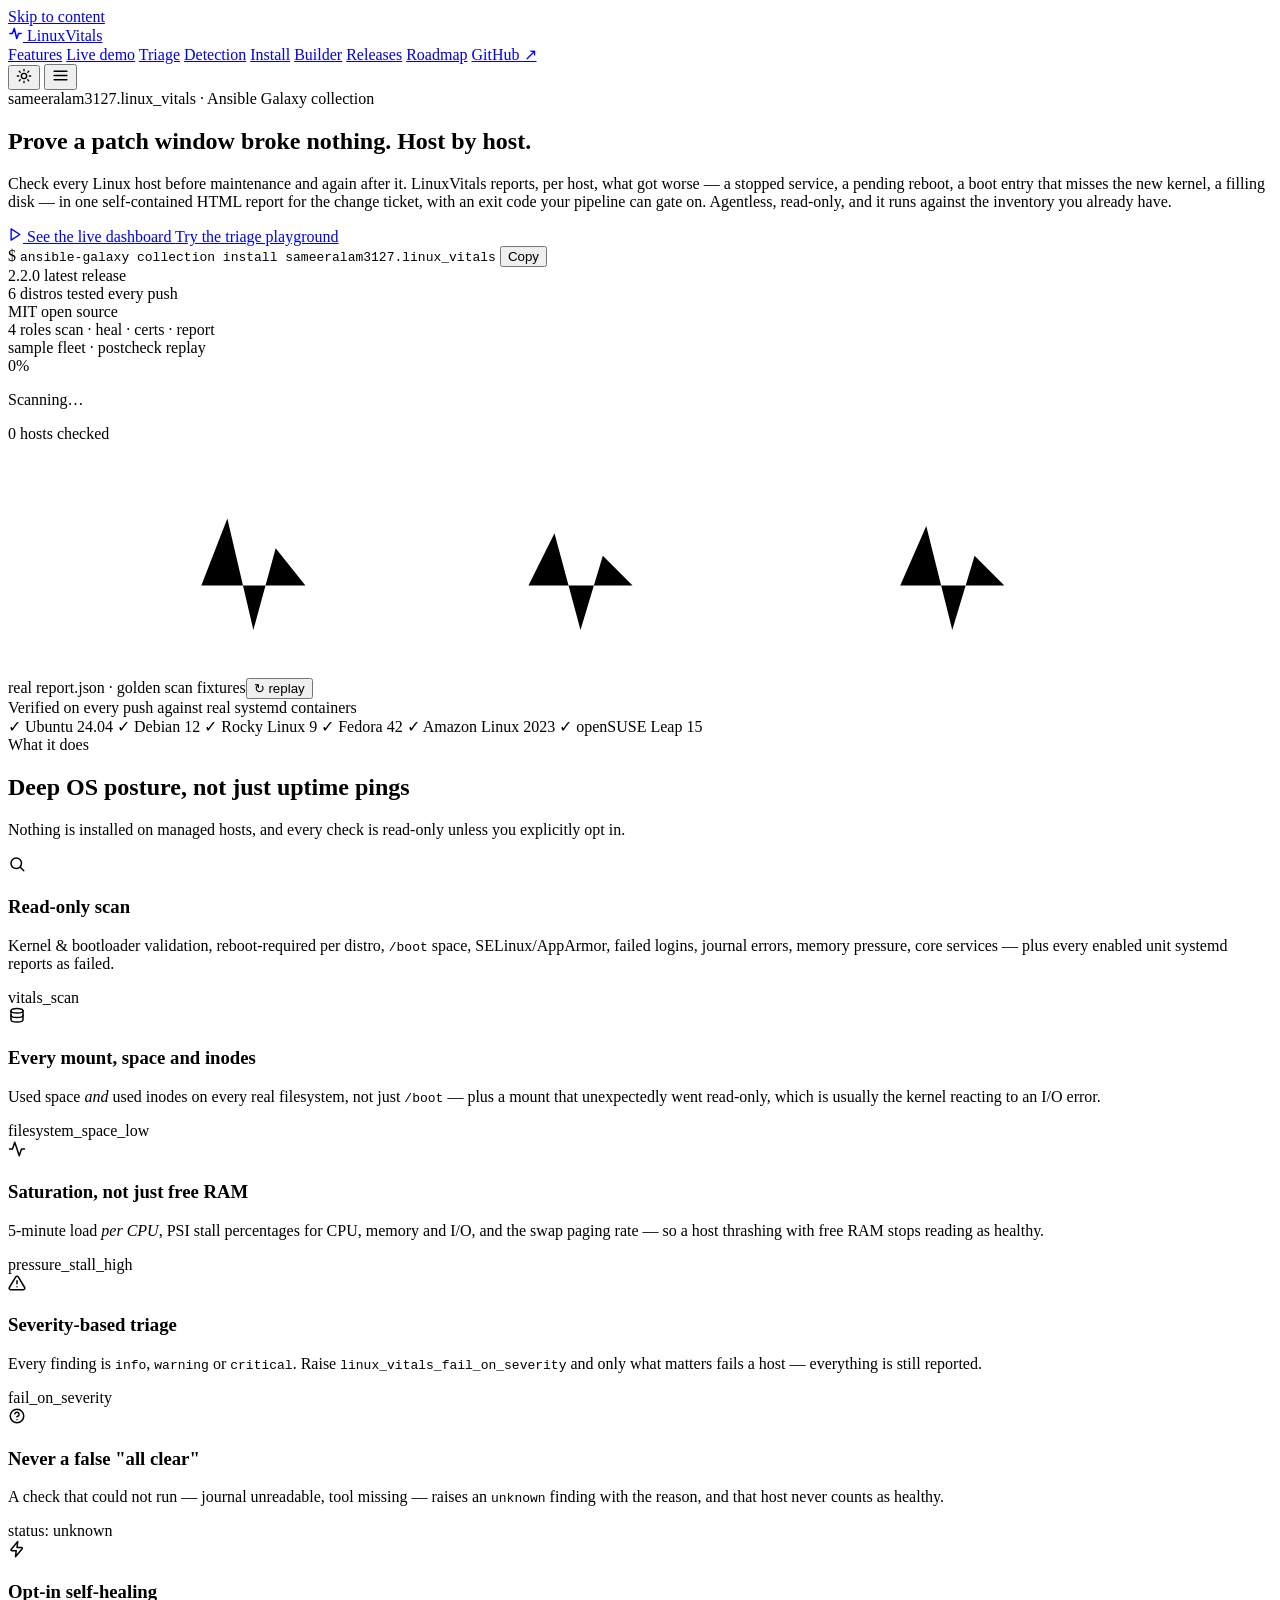
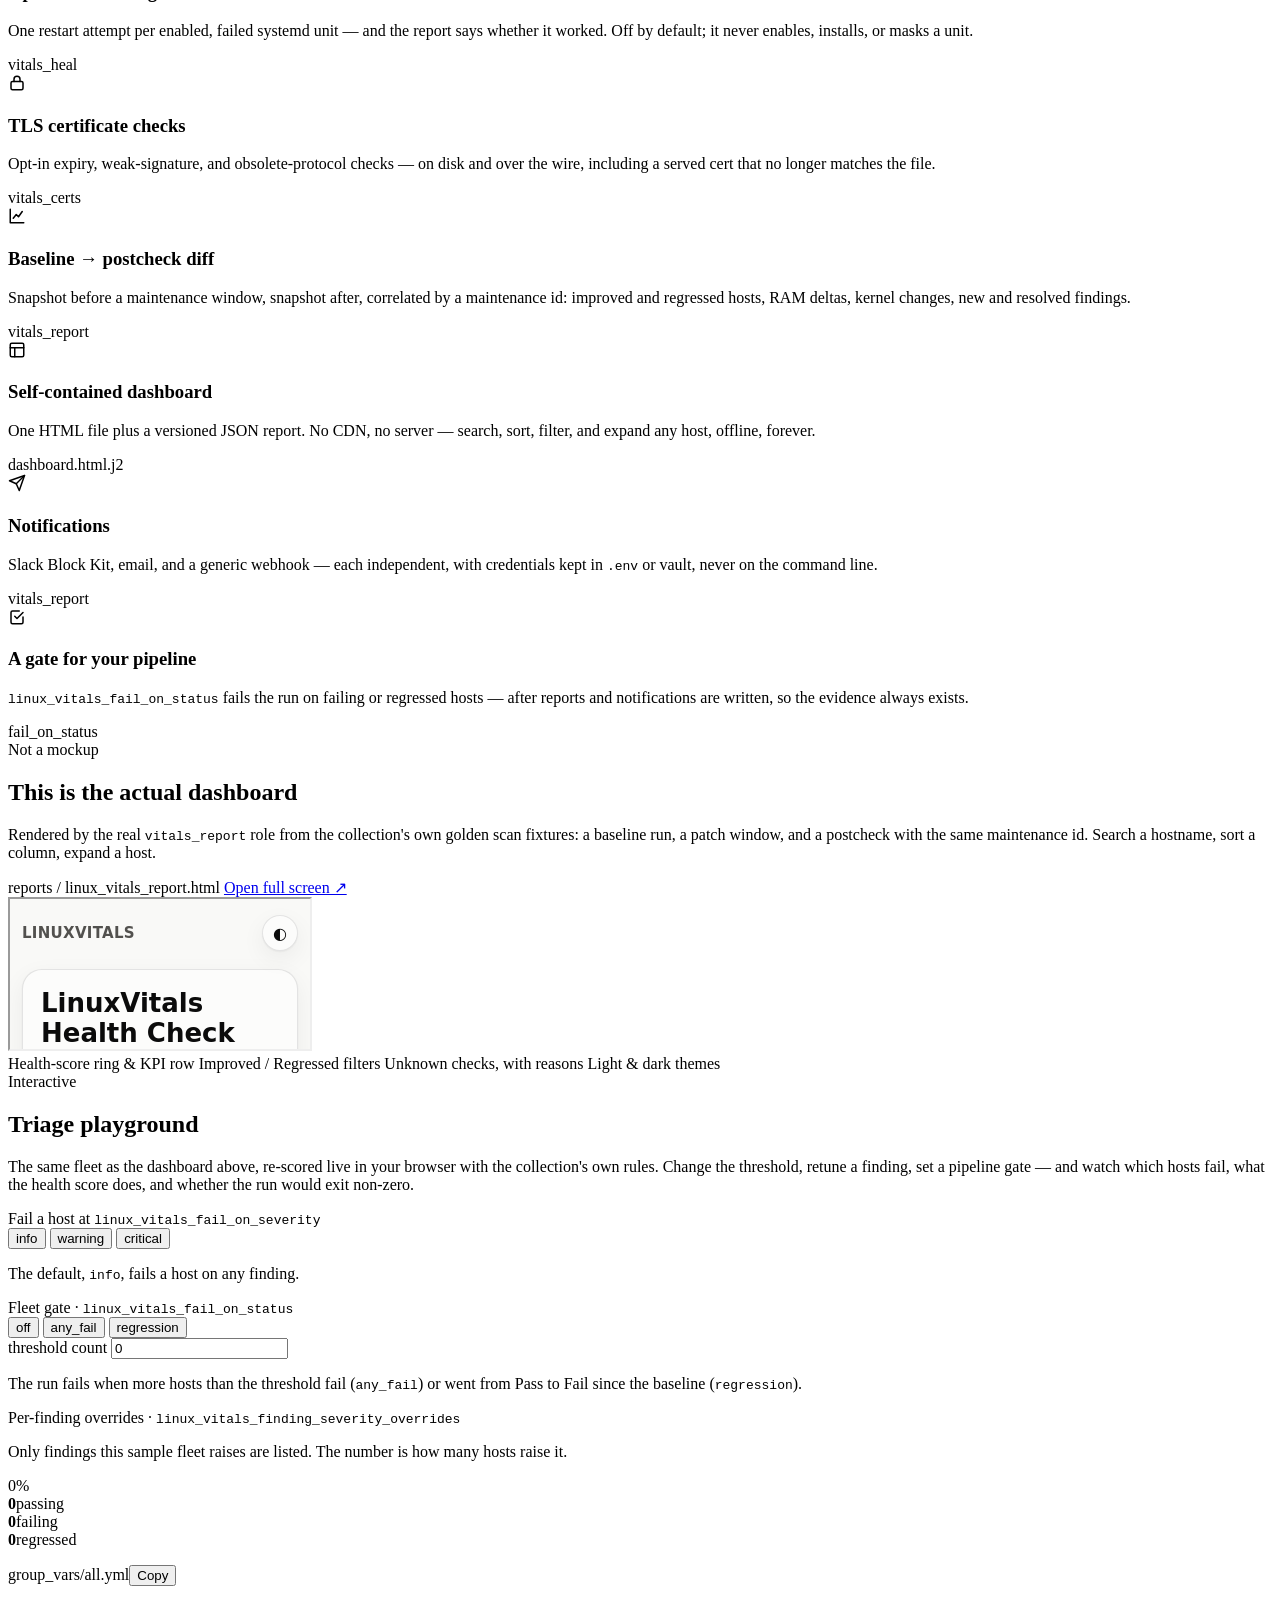
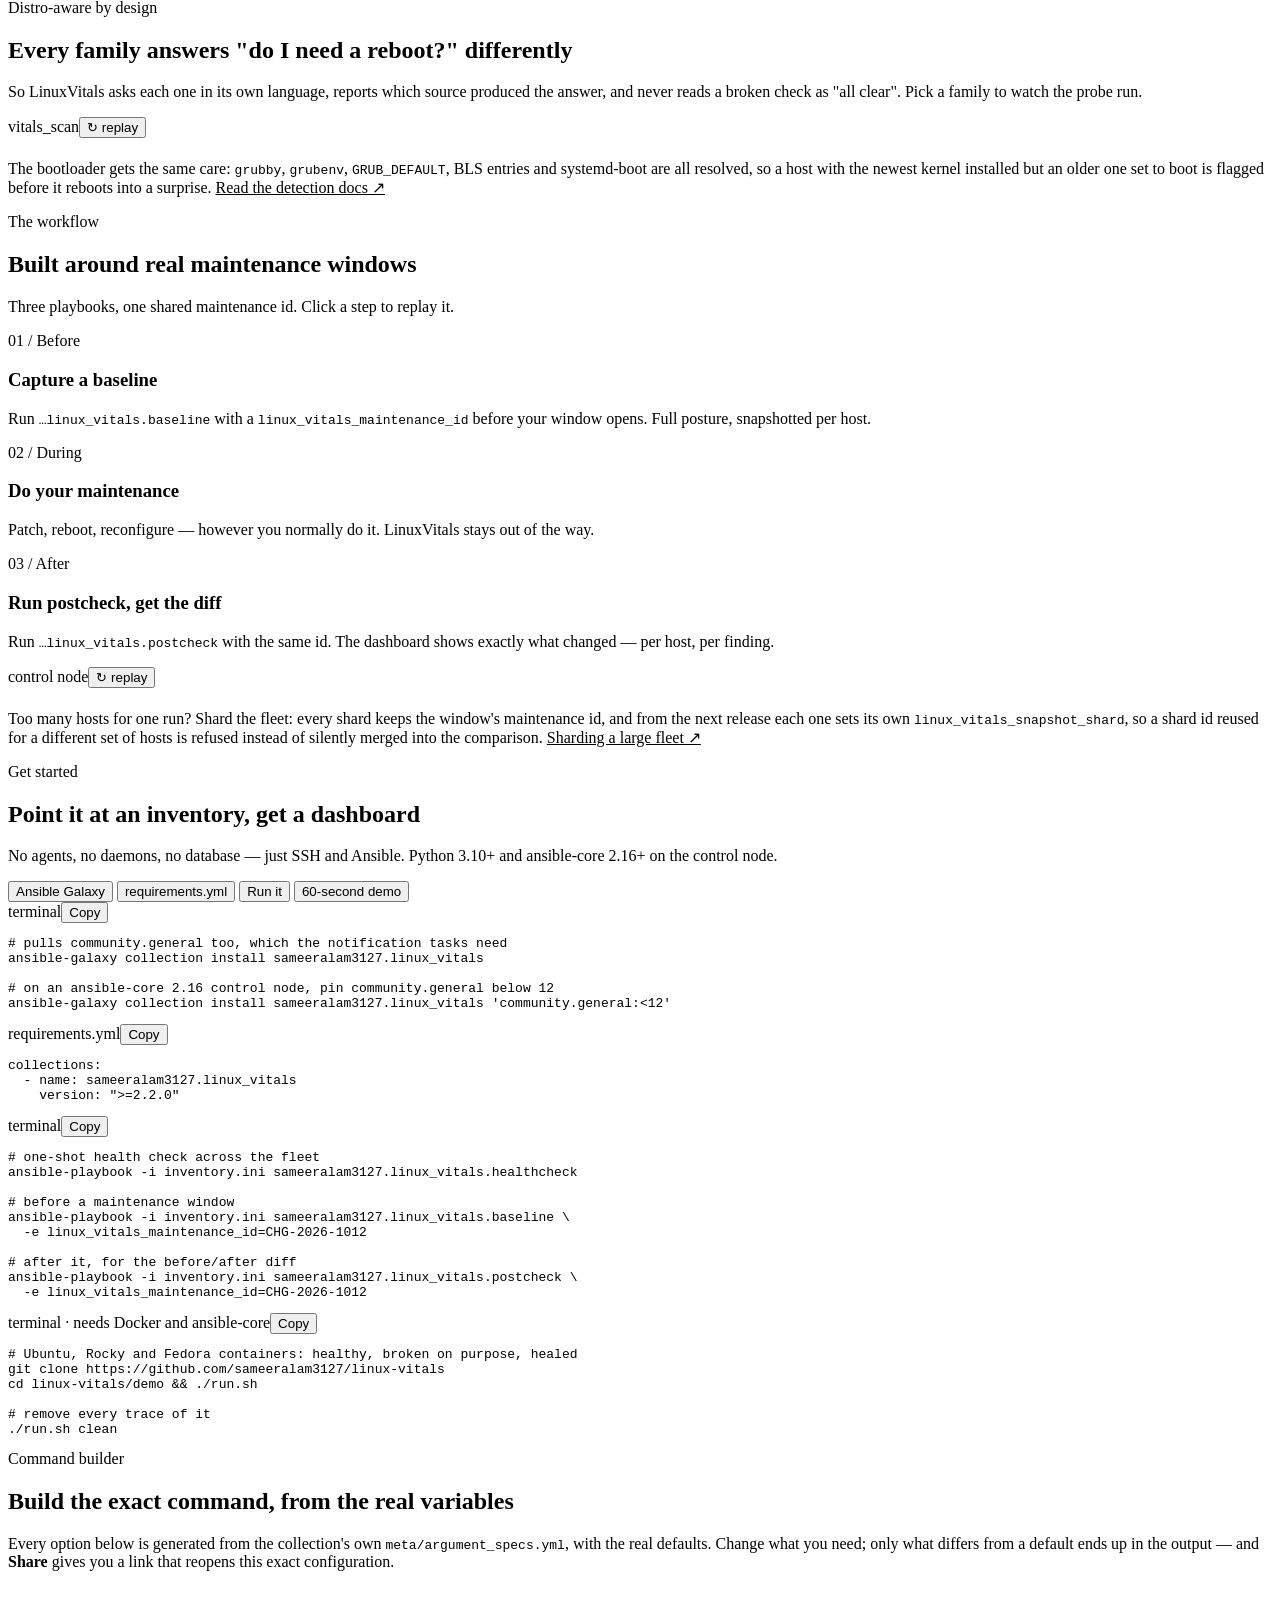
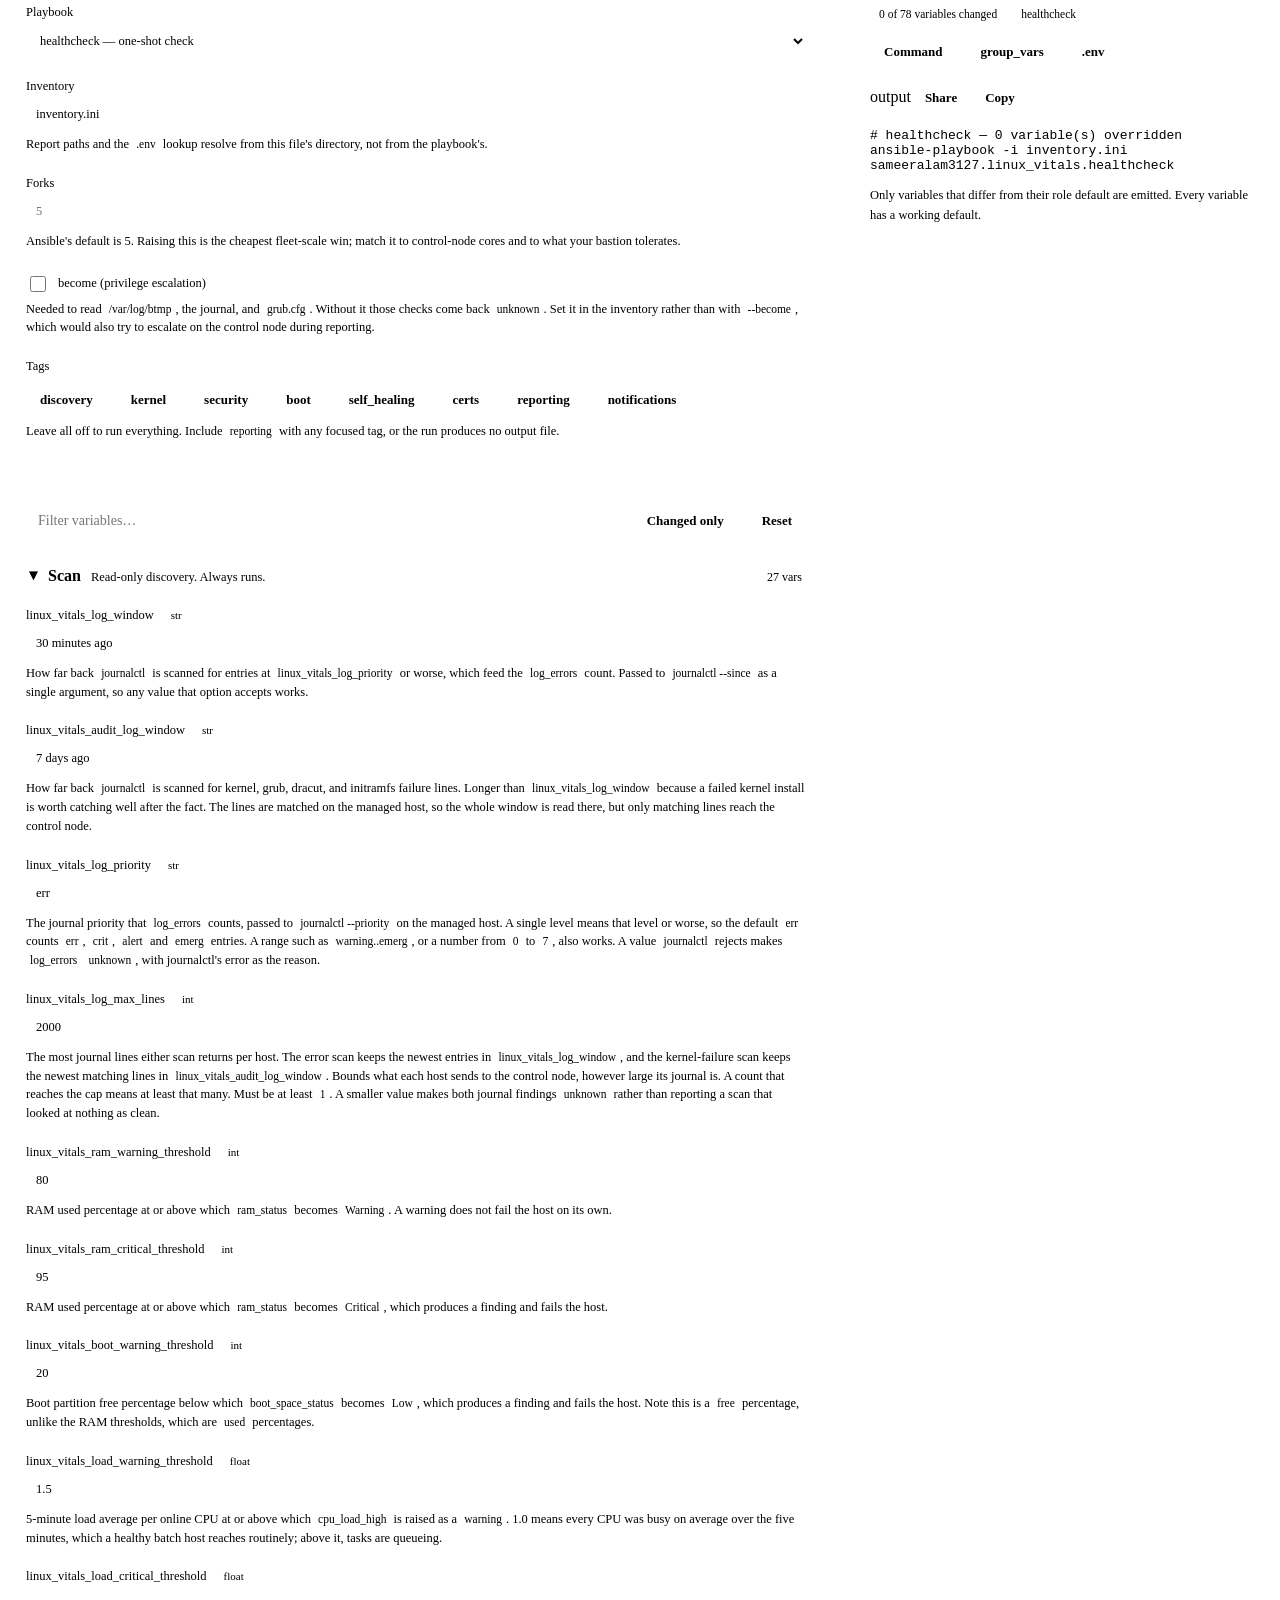
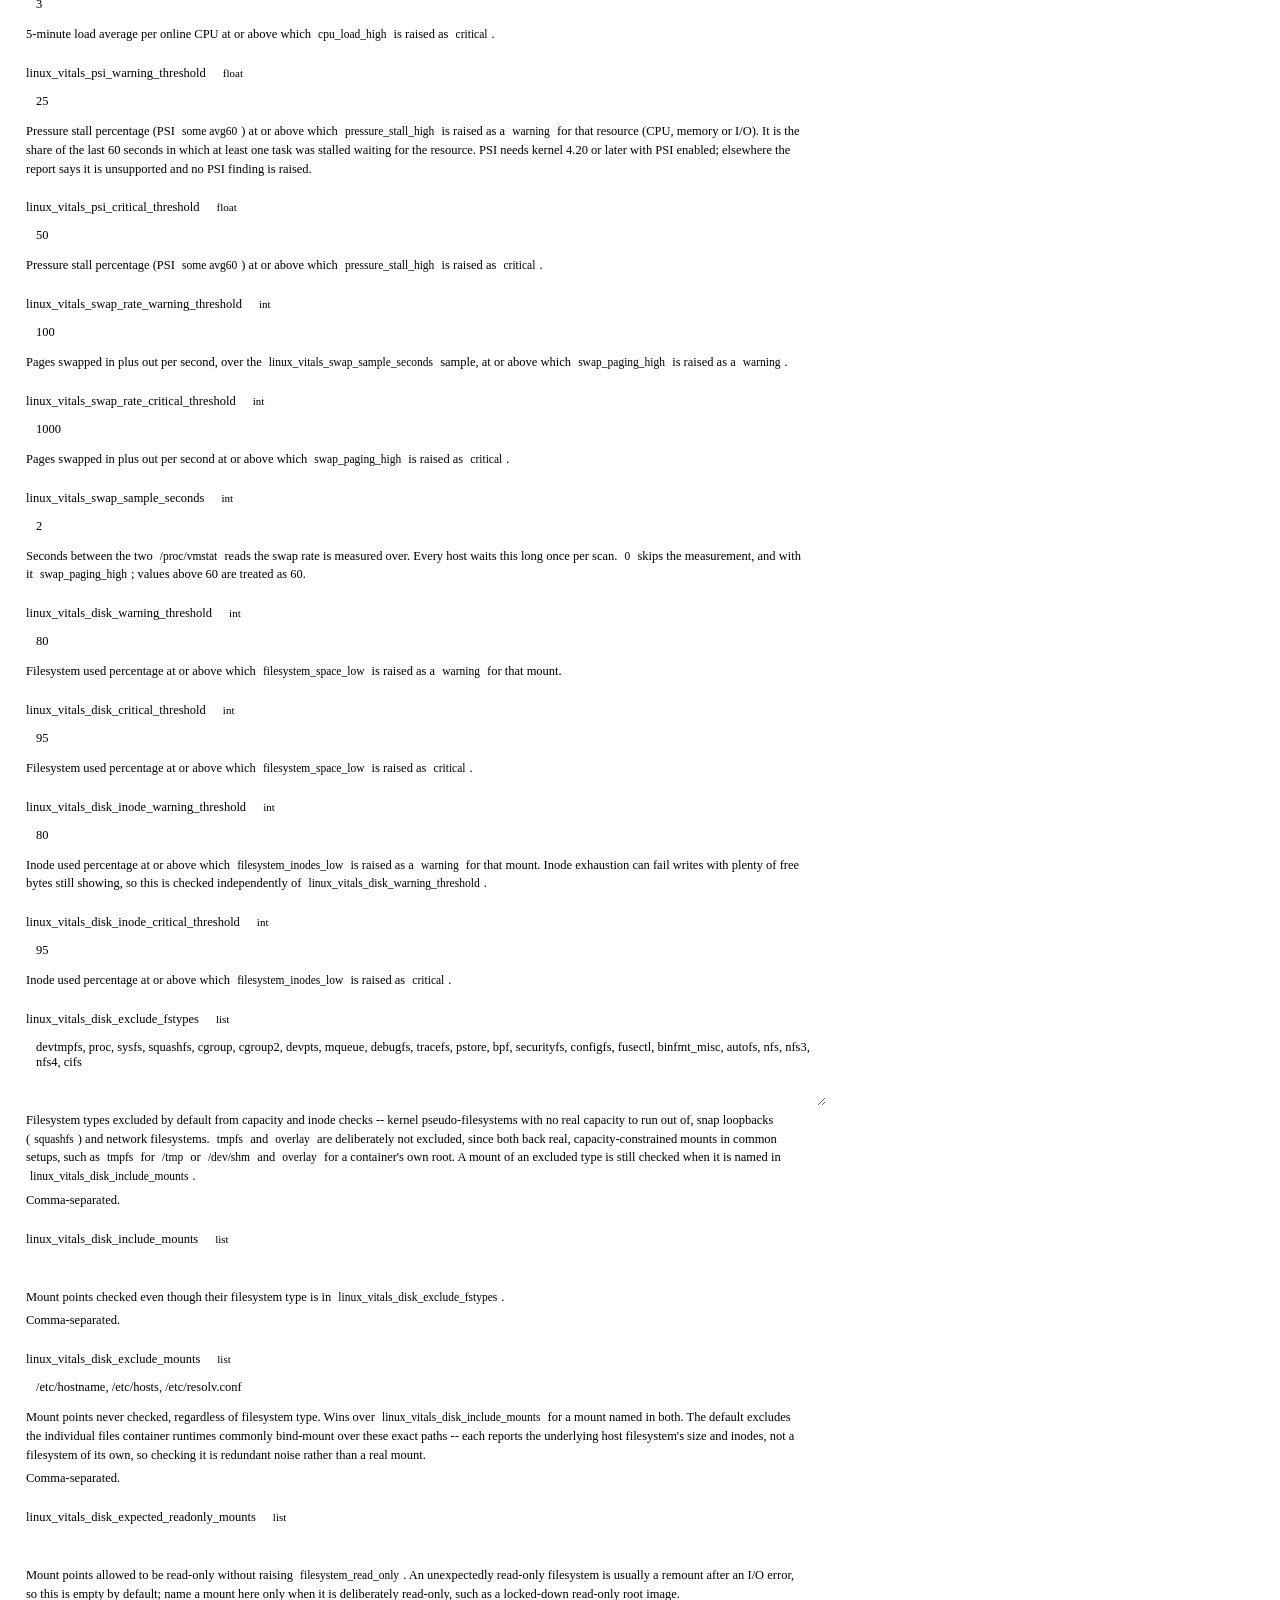
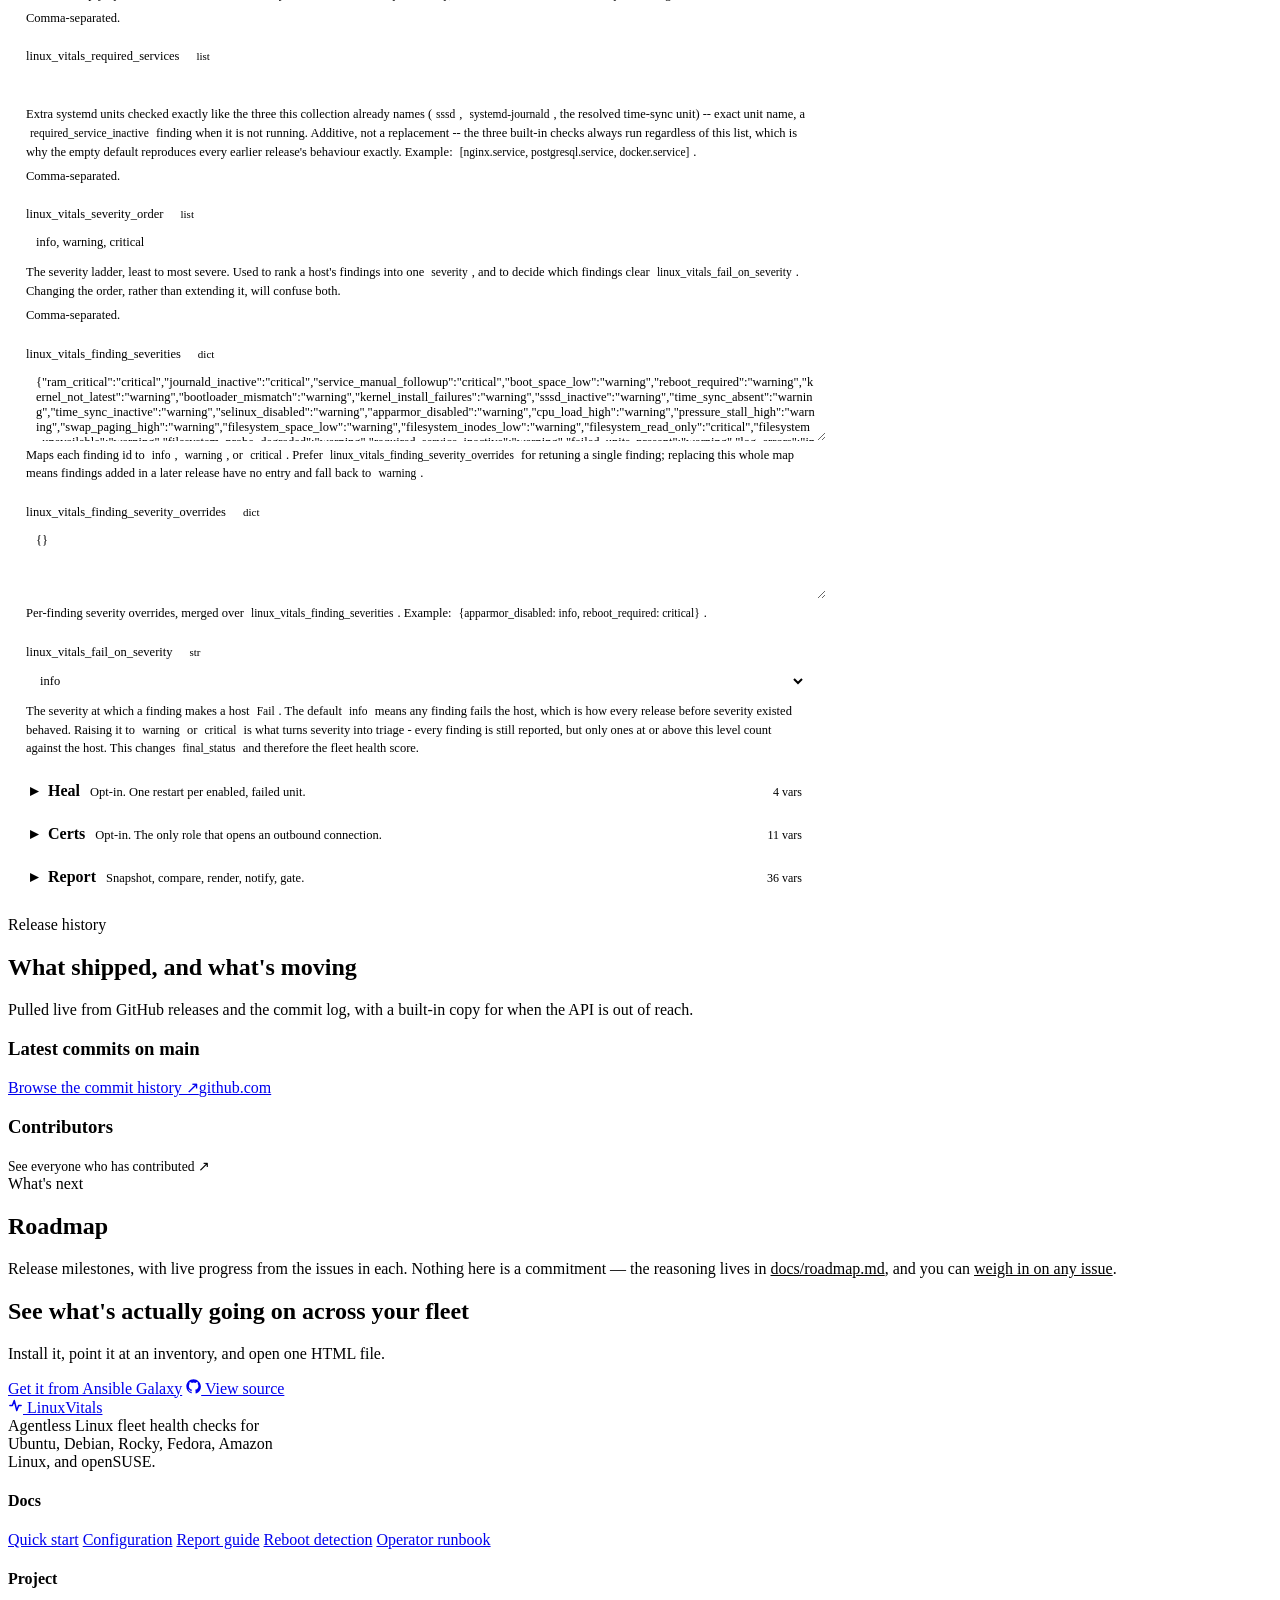
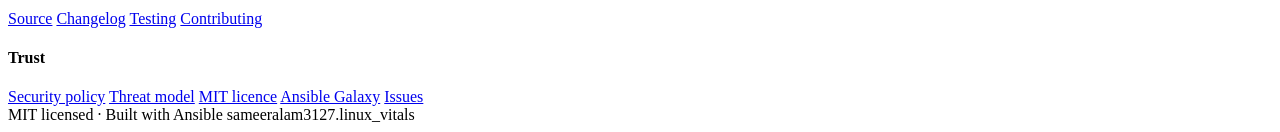
==== commit 256d0706: "Lead the site hero with patch-window validation (#193) Retitle the page and rewrite the hero headlin" ====
--- a/index.html
+++ b/index.html
@@ -3,12 +3,12 @@
 <head>
 <meta charset="UTF-8">
 <meta name="viewport" content="width=device-width, initial-scale=1.0">
-<title>LinuxVitals — Continuous vitals for your Linux fleet</title>
-<meta name="description" content="LinuxVitals is an agentless Ansible collection that scans, heals, and reports on Linux fleets — with per-distro reboot and kernel detection, a baseline/postcheck comparison built for real maintenance windows, and a self-contained HTML dashboard.">
+<title>LinuxVitals — Prove a patch window broke nothing</title>
+<meta name="description" content="LinuxVitals checks every Linux host before and after a maintenance window and reports, per host, what got worse: one self-contained HTML report for the change ticket and an exit code a pipeline can gate on. An agentless, read-only Ansible collection.">
 <link rel="canonical" href="https://sameeralam3127.github.io/linux-vitals/">
 <meta property="og:type" content="website">
-<meta property="og:title" content="LinuxVitals — Continuous vitals for your Linux fleet">
-<meta property="og:description" content="Agentless Ansible collection for Linux fleet health checks across Ubuntu, Debian, Rocky, Fedora, Amazon Linux, and openSUSE. Tested on six distributions with real systemd containers on every push.">
+<meta property="og:title" content="LinuxVitals — Prove a patch window broke nothing">
+<meta property="og:description" content="Check every Linux host before and after maintenance and get a per-host before/after report. Agentless Ansible collection for Ubuntu, Debian, Rocky, Fedora, Amazon Linux, and openSUSE, tested on all six with real systemd containers on every push.">
 <meta property="og:url" content="https://sameeralam3127.github.io/linux-vitals/">
 <meta name="twitter:card" content="summary_large_image">
 <meta name="color-scheme" content="dark light">
@@ -68,11 +68,12 @@
   <div class="wrap hero-grid">
     <div class="hero-copy">
     <span class="eyebrow"><span class="dot"></span> sameeralam3127.linux_vitals · Ansible Galaxy collection</span>
-    <h1>Your Linux fleet has a pulse. <span class="grad">Now you can see it.</span></h1>
+    <h1>Prove a patch window broke nothing. <span class="grad">Host by host.</span></h1>
     <p class="lede">
-      LinuxVitals is an agentless Ansible collection that scans, opt-in self-heals, and reports on your
-      Linux servers — severity-ranked findings, per-distro reboot and kernel detection, a baseline → postcheck
-      comparison for real maintenance windows, and one self-contained HTML dashboard at the end of it.
+      Check every Linux host before maintenance and again after it. LinuxVitals reports, per host, what got
+      worse — a stopped service, a pending reboot, a boot entry that misses the new kernel, a filling disk — in
+      one self-contained HTML report for the change ticket, with an exit code your pipeline can gate on.
+      Agentless, read-only, and it runs against the inventory you already have.
     </p>
 
     <div class="cta-row">
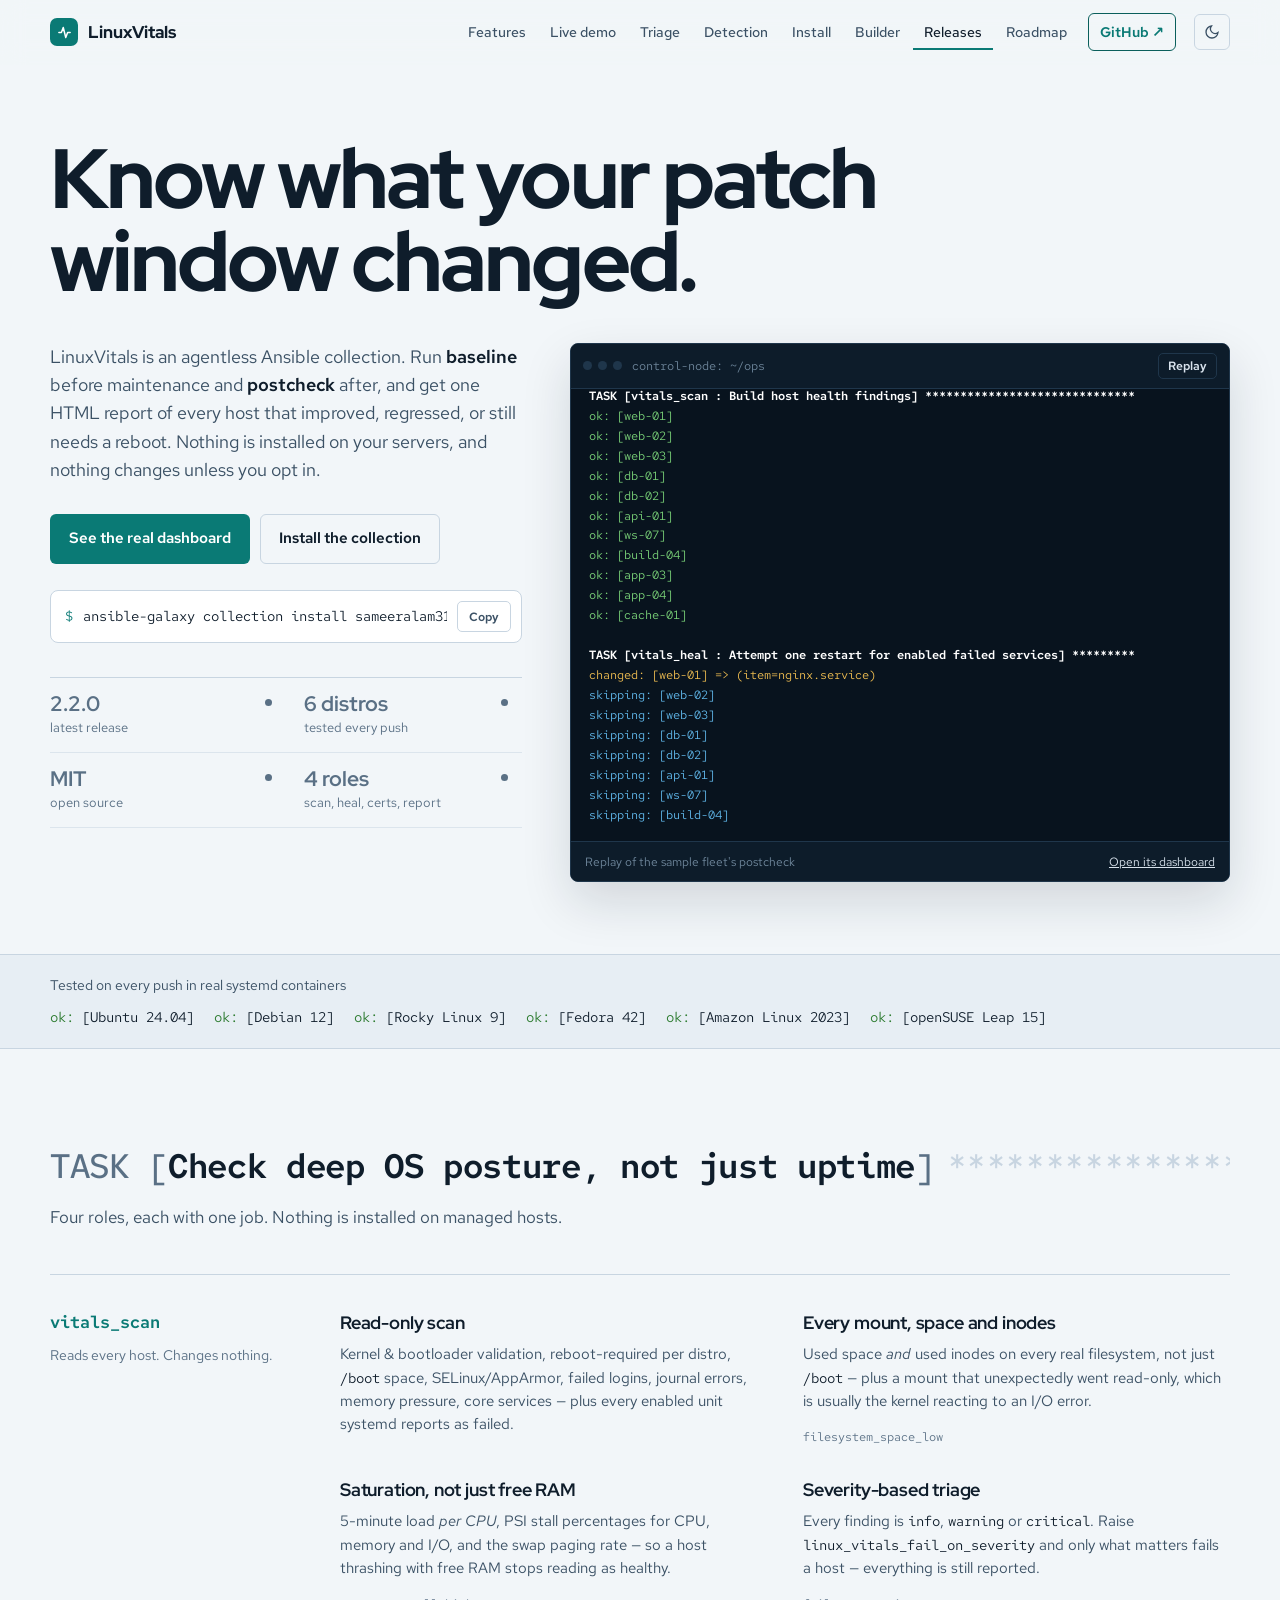
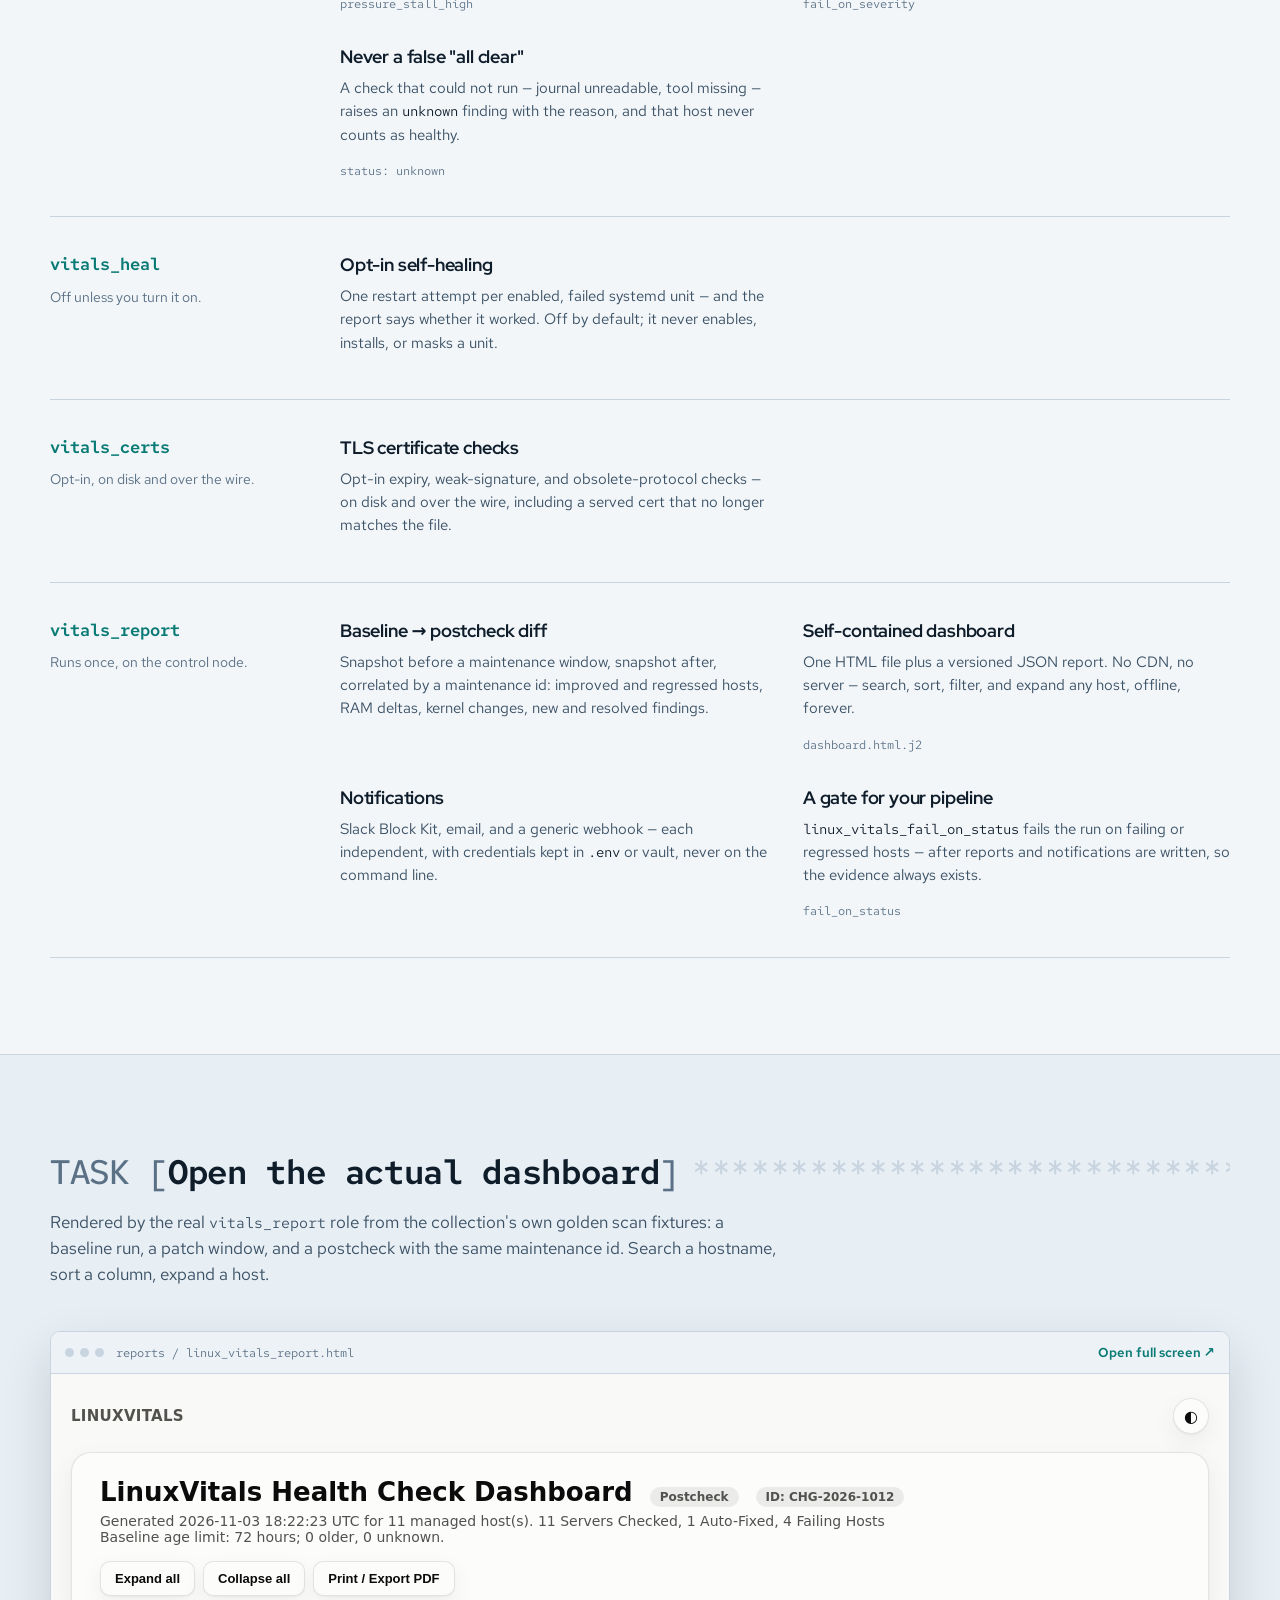
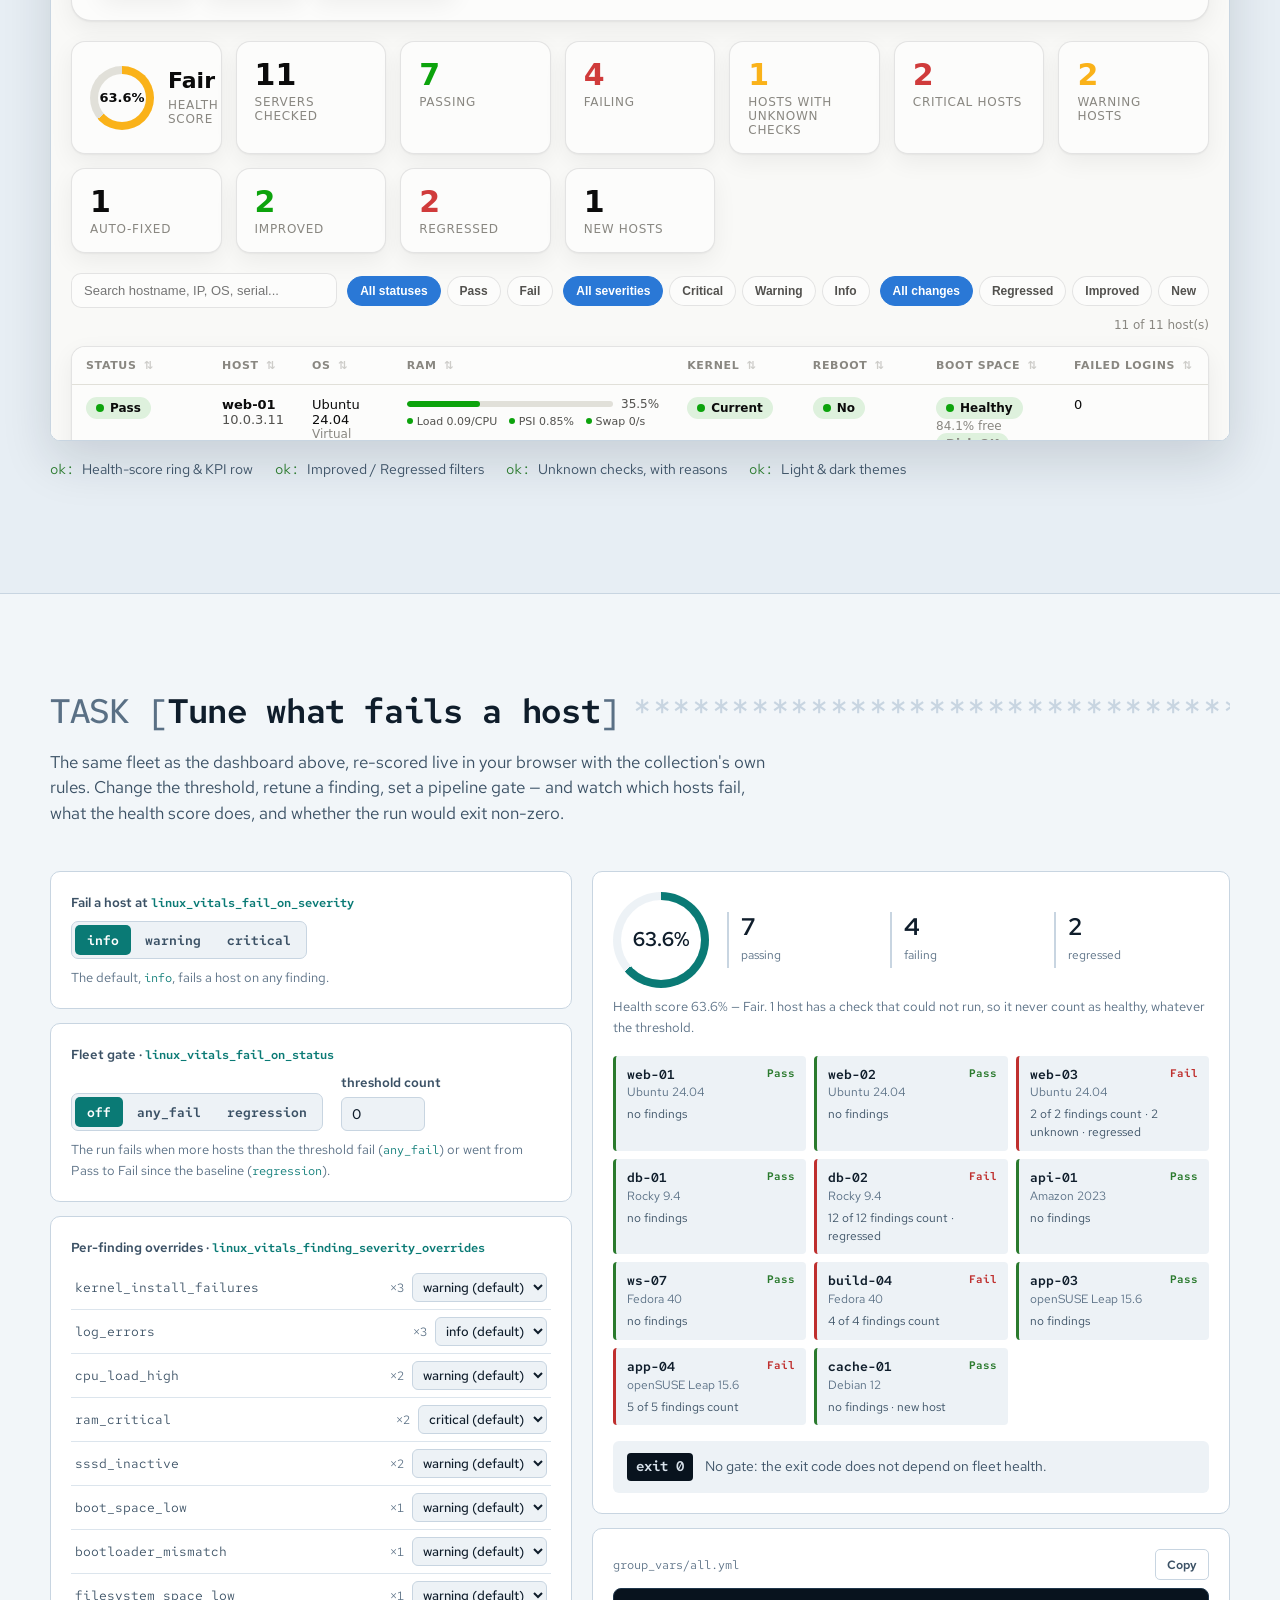
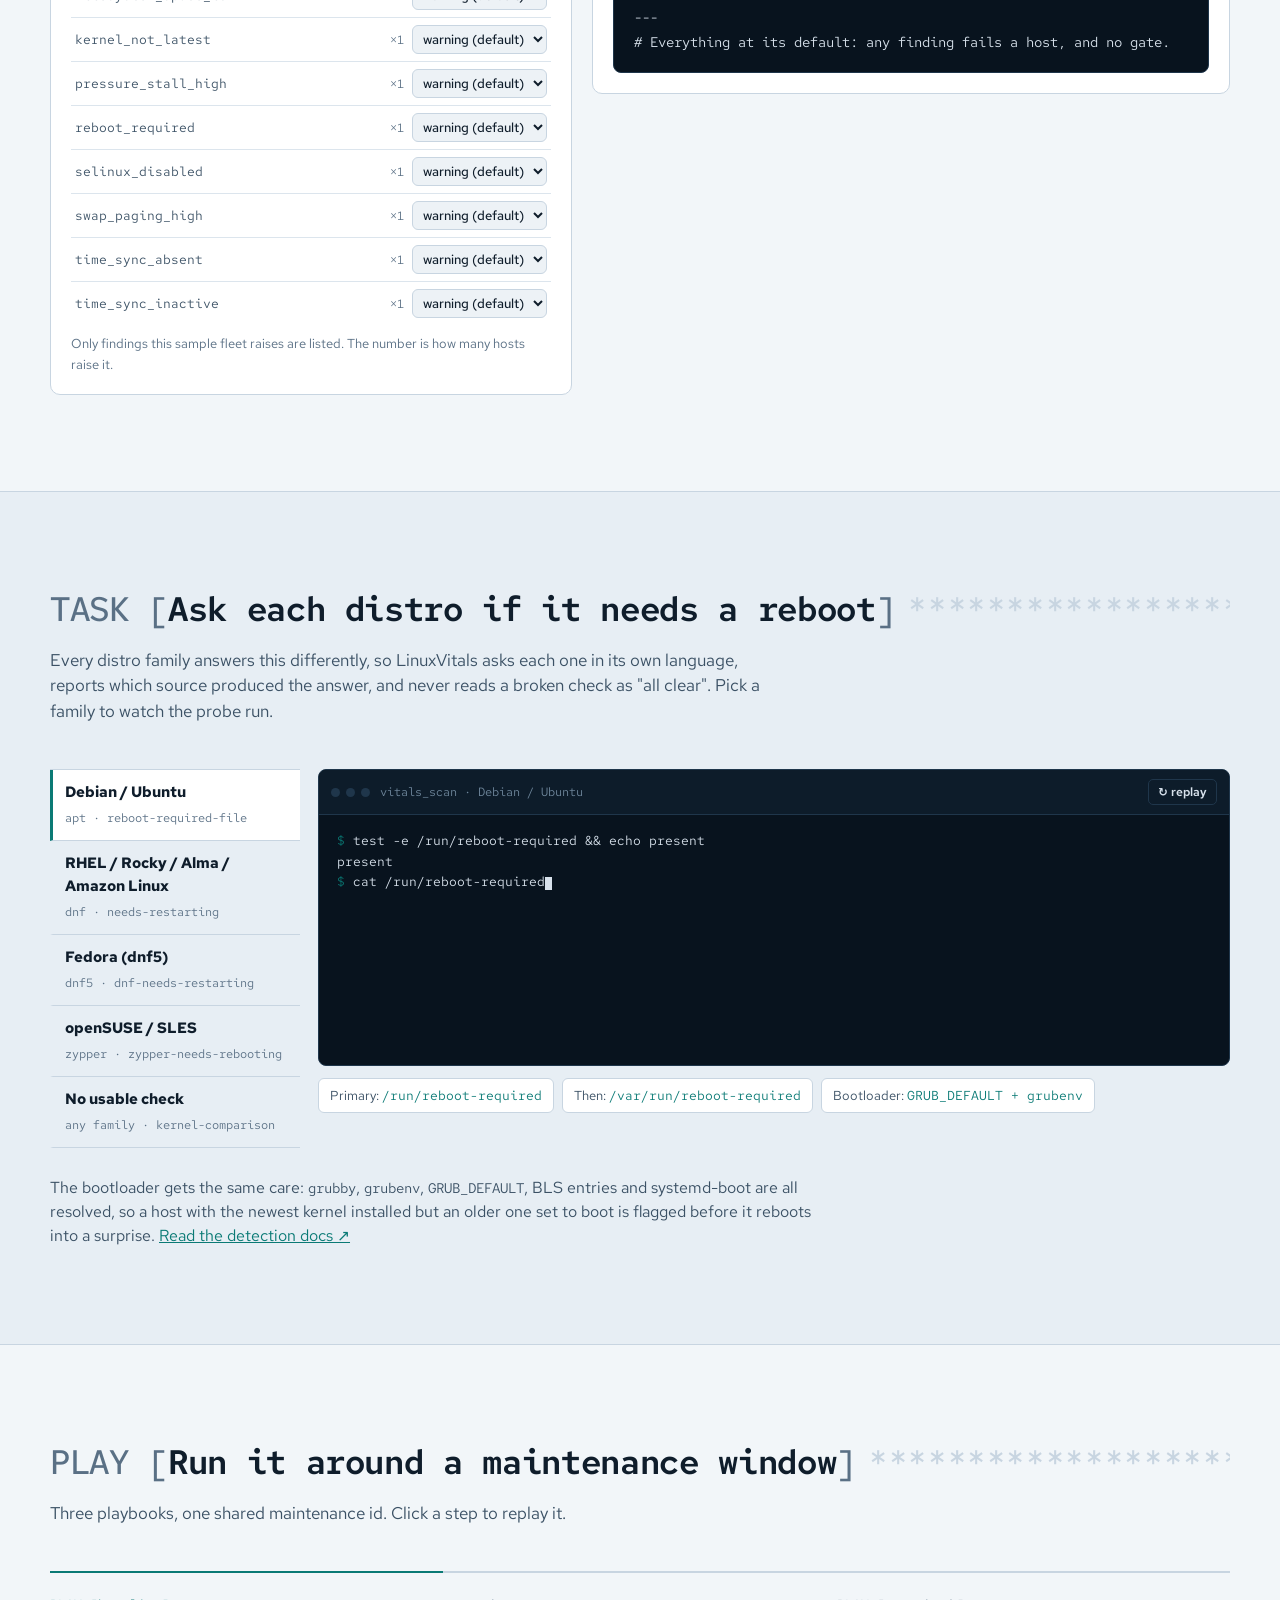
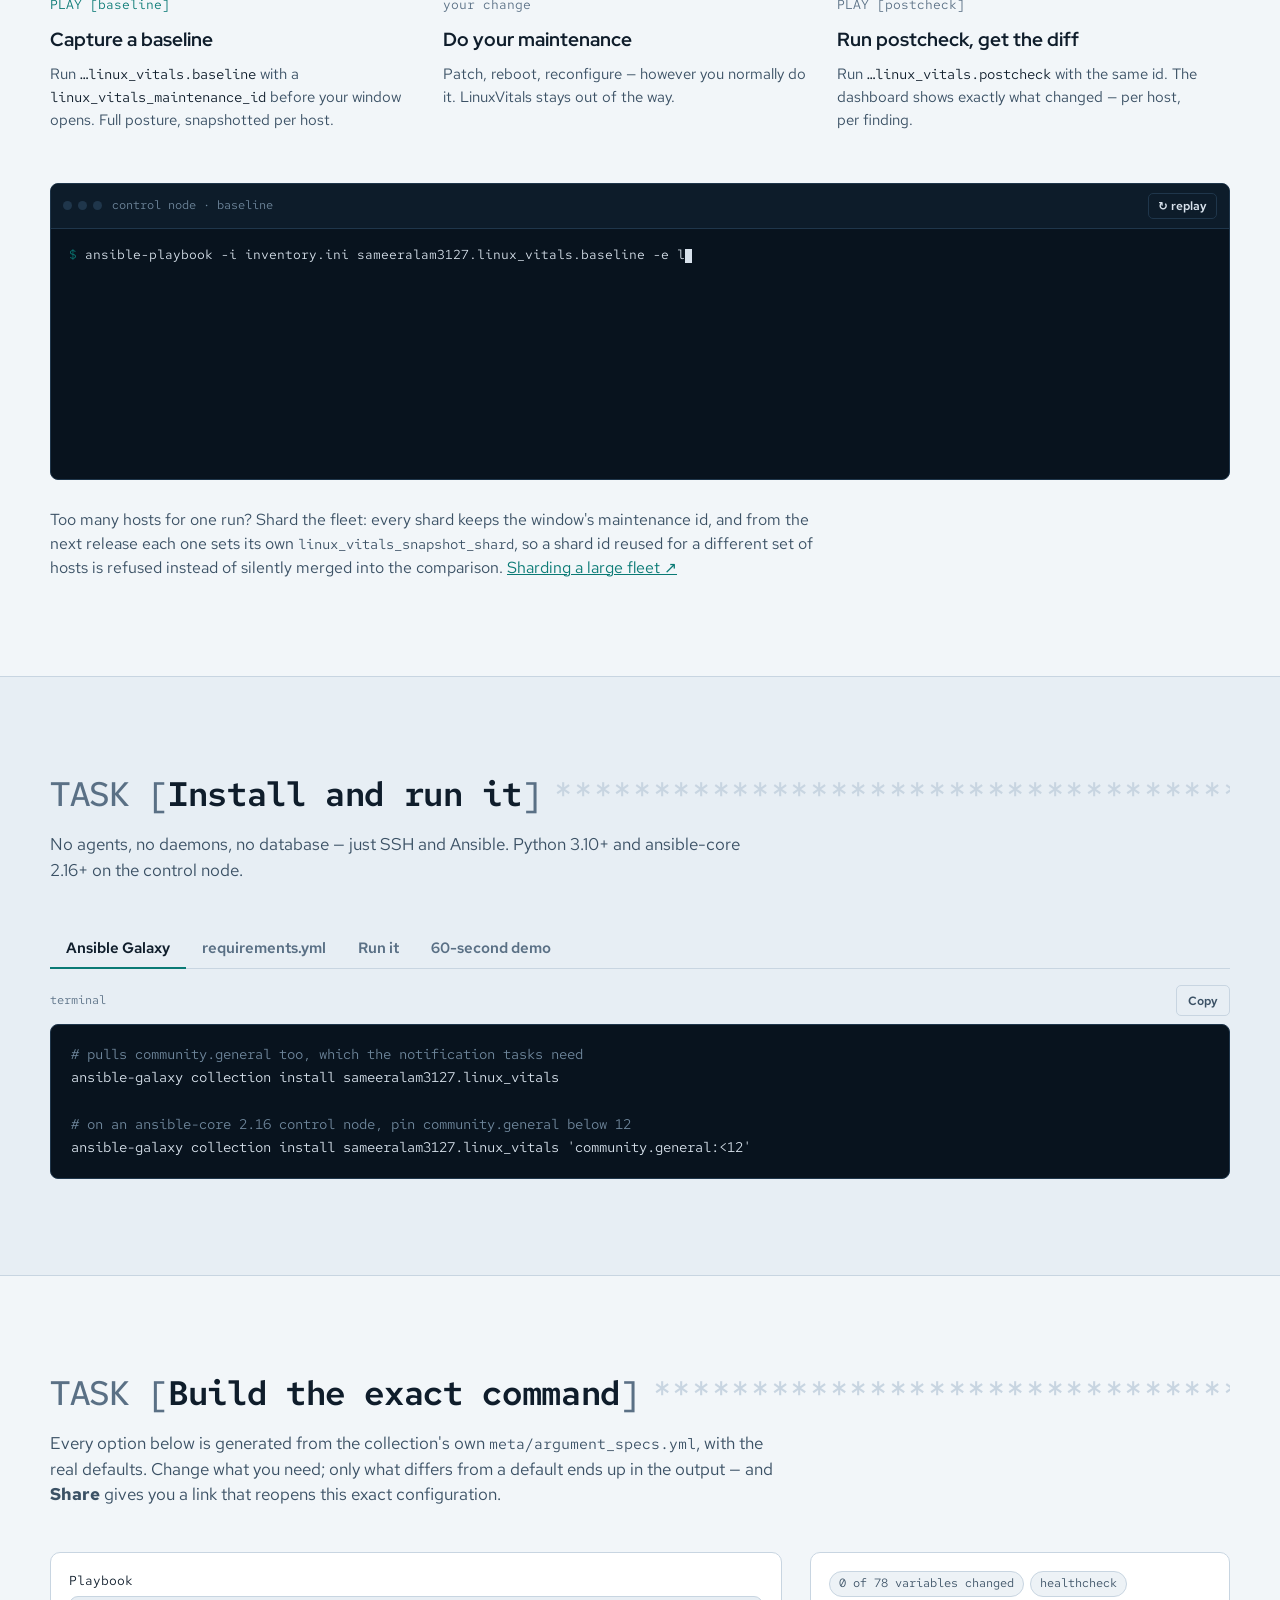
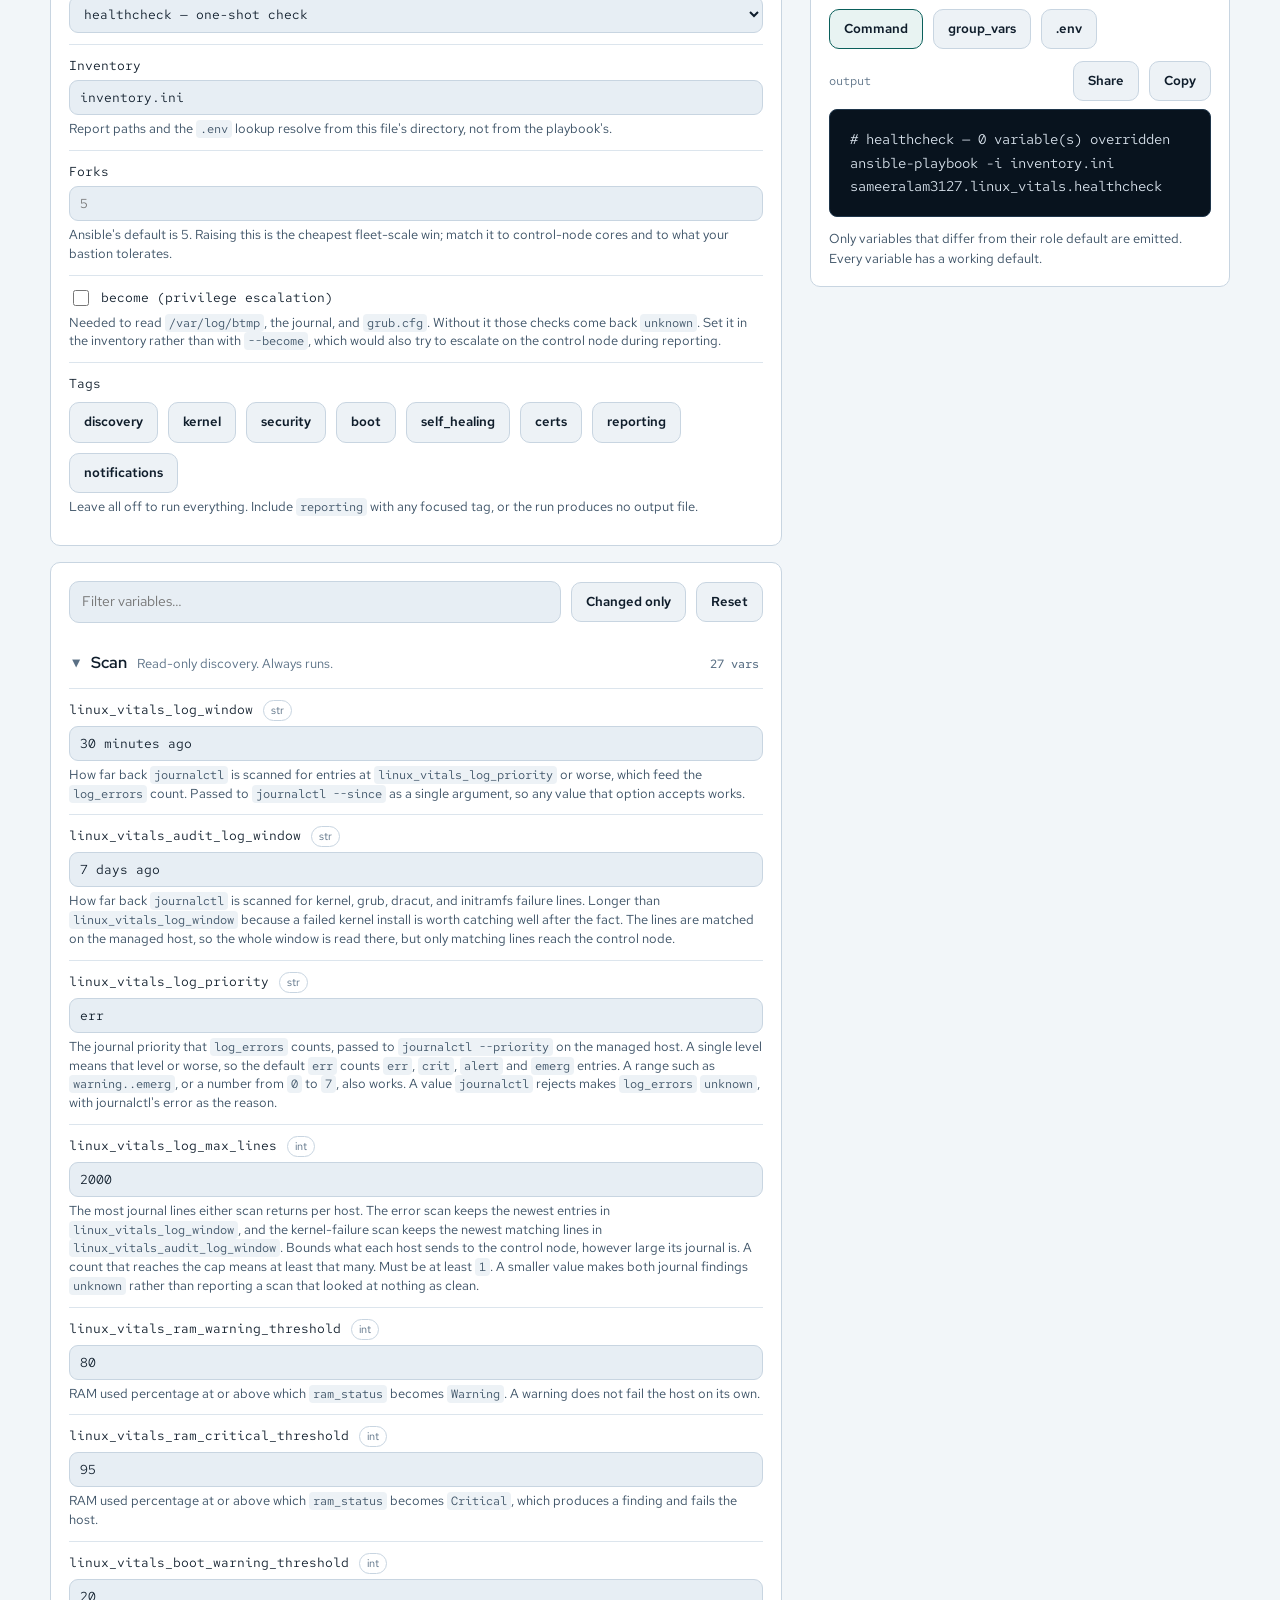
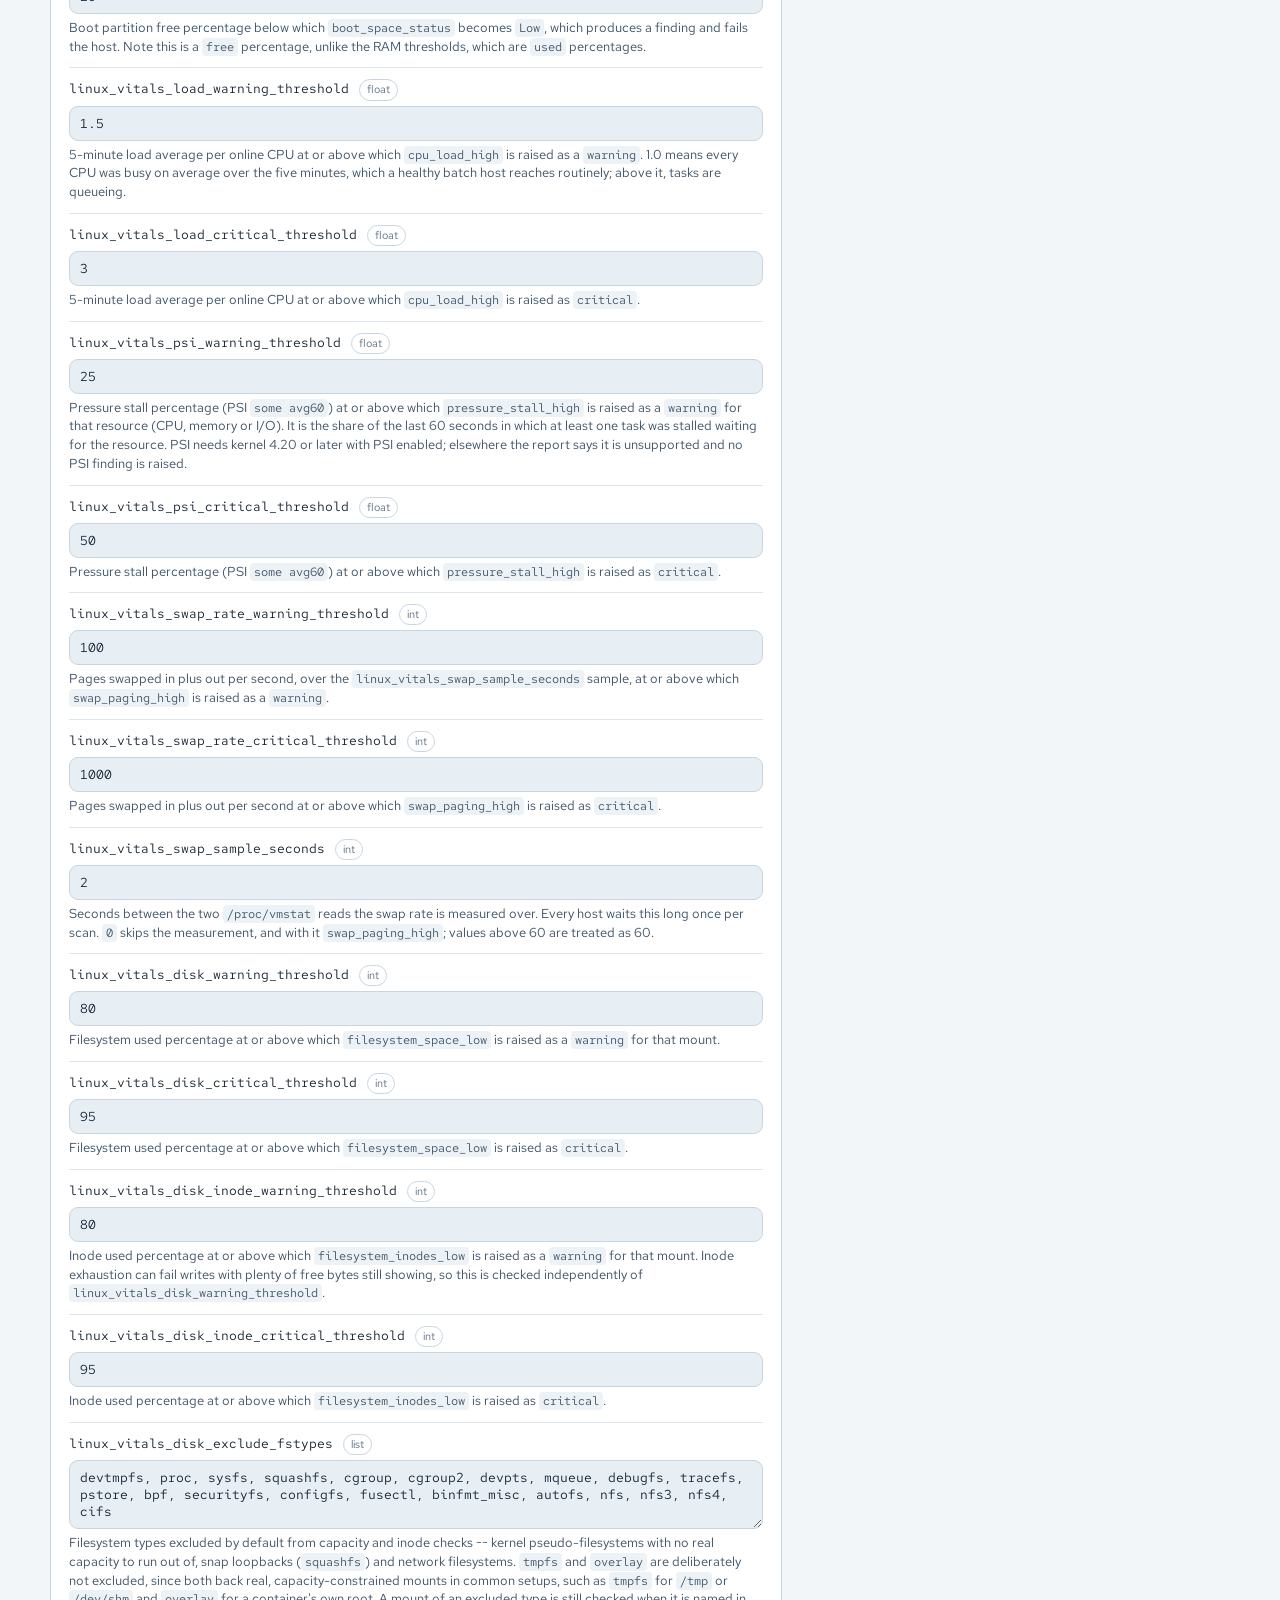
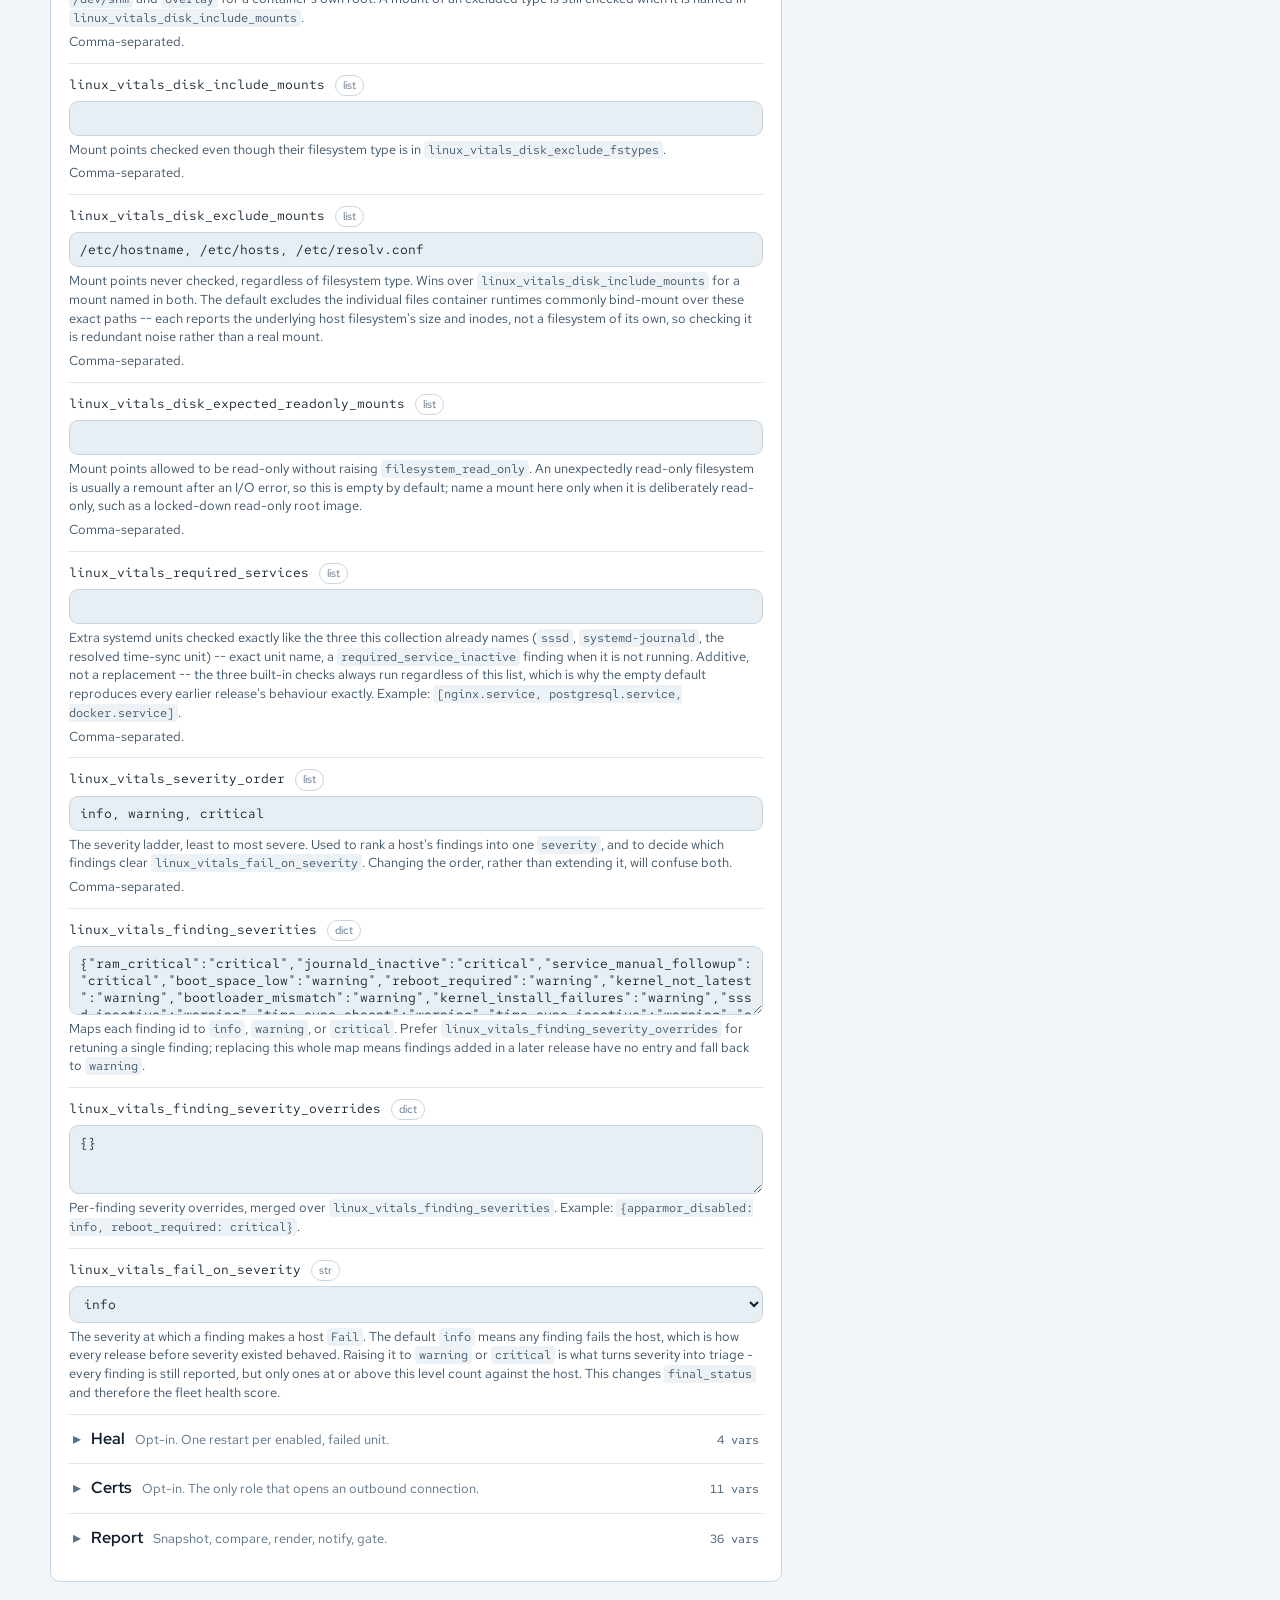
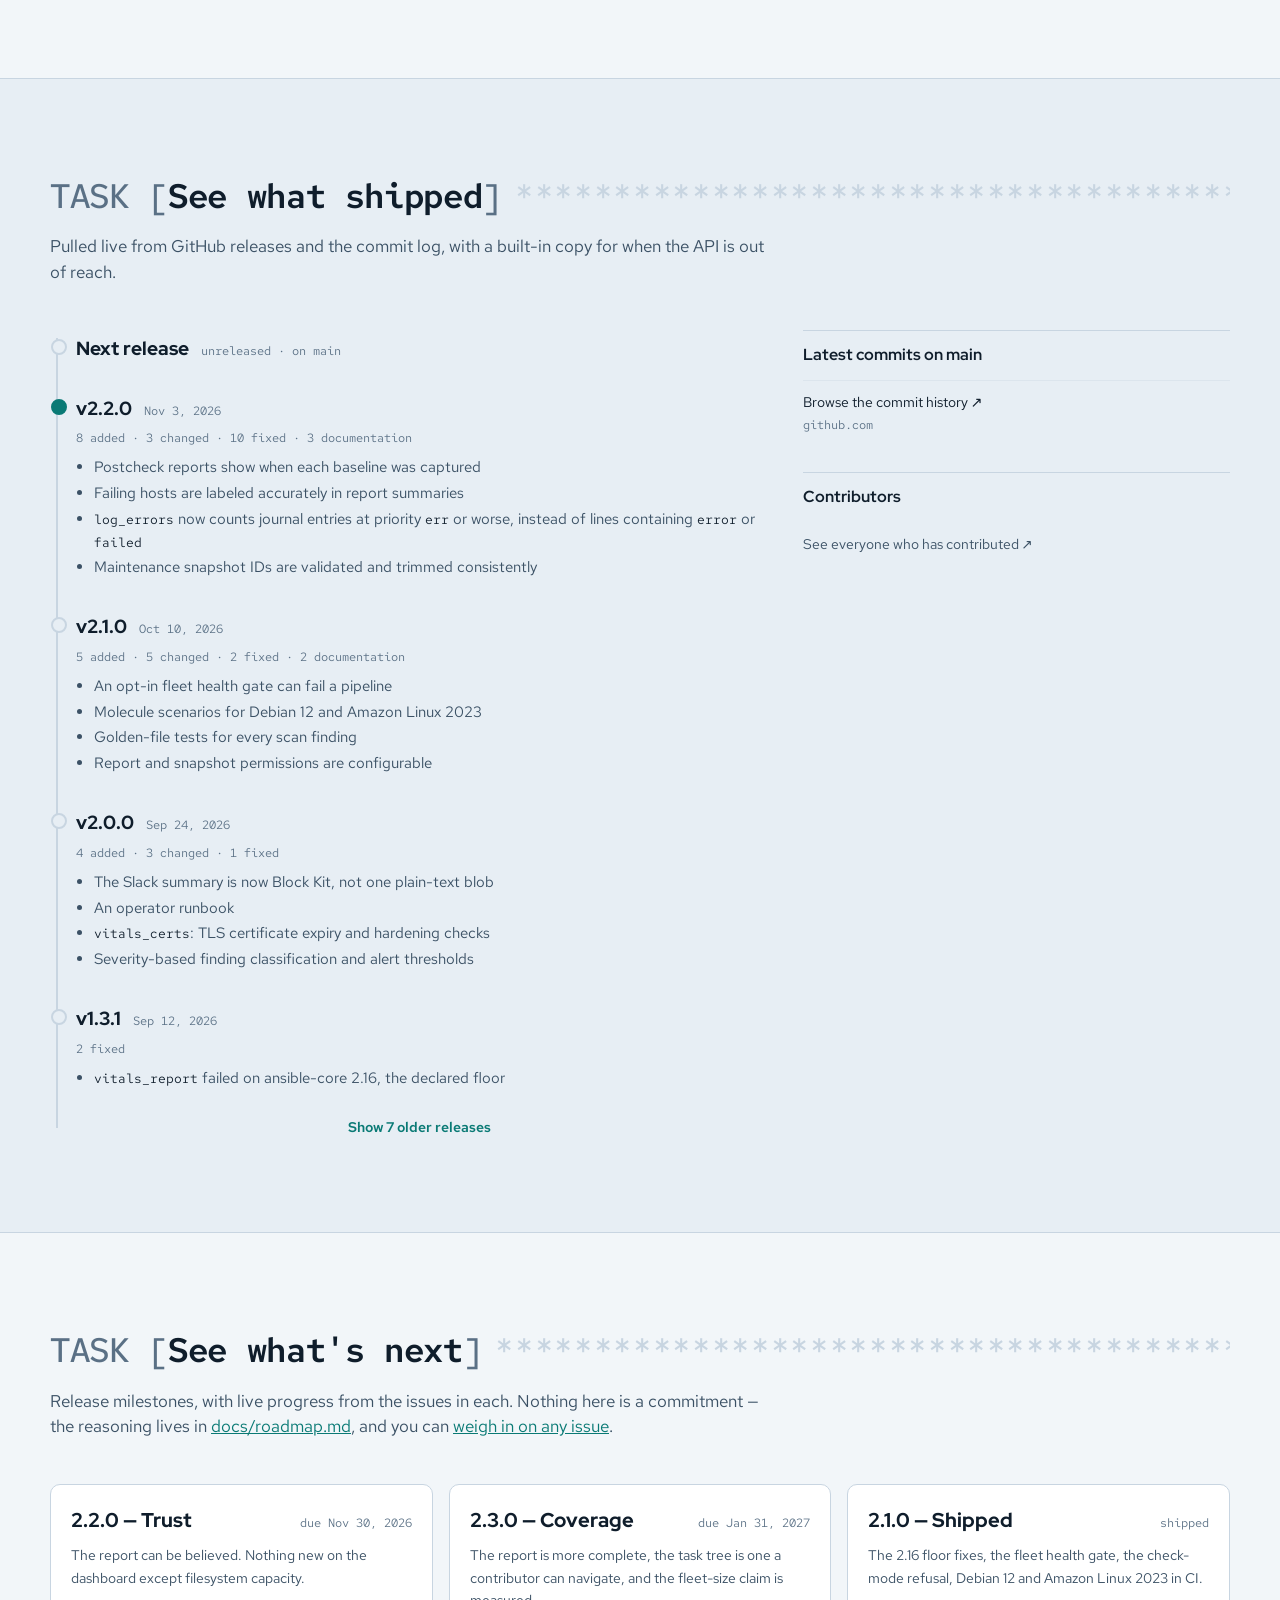
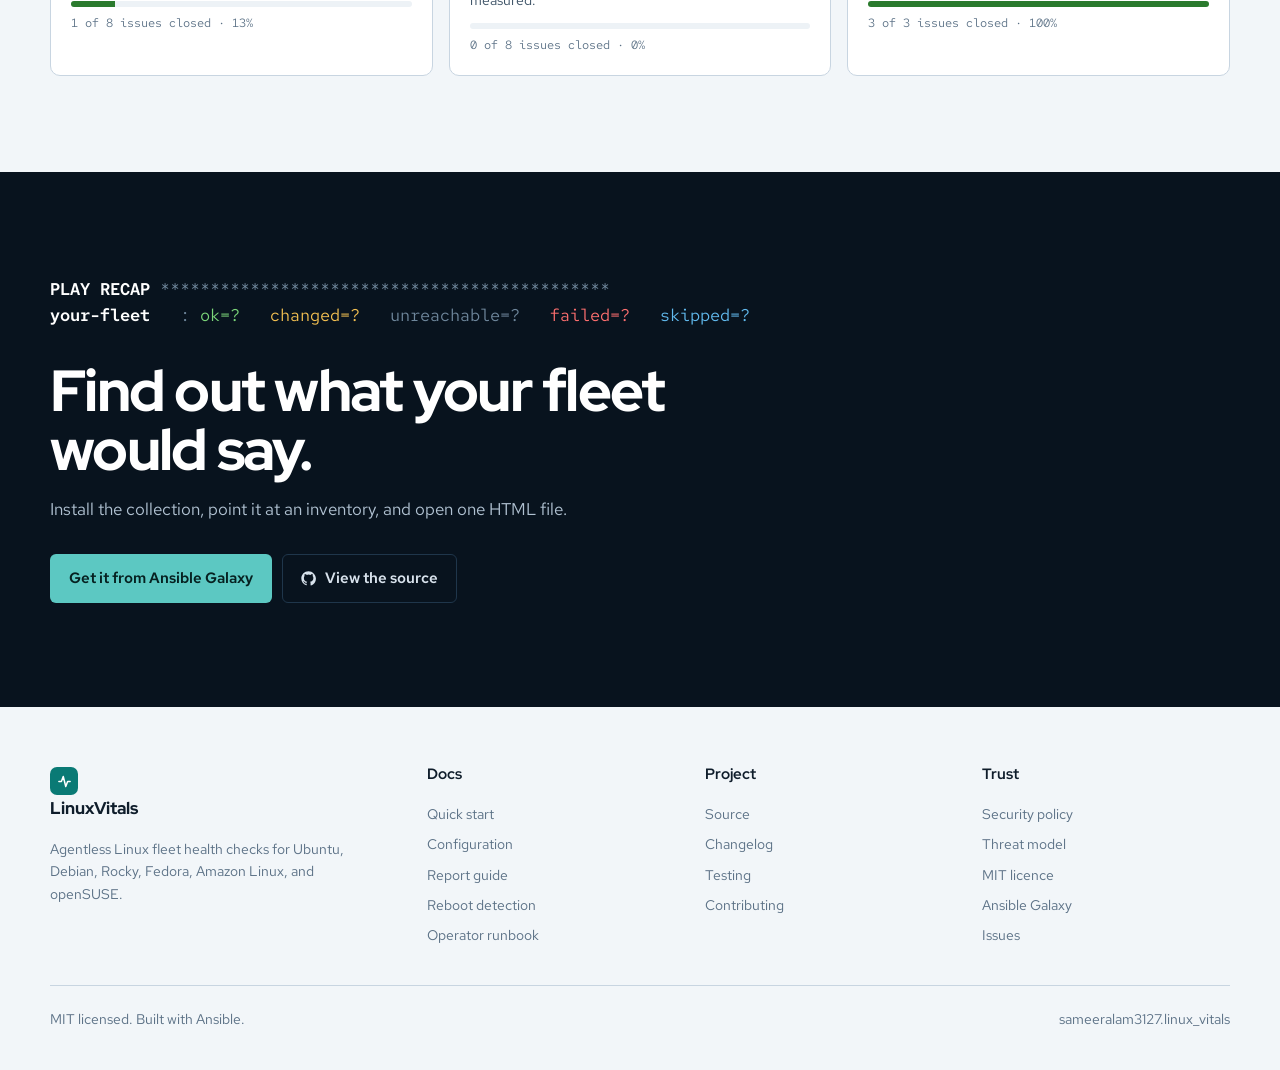
==== commit 95e3b944: "Redesign the site as a playbook run Visitors said the site looked like a stock AI template: near-bla" ====
--- a/index.html
+++ b/index.html
@@ -3,20 +3,20 @@
 <head>
 <meta charset="UTF-8">
 <meta name="viewport" content="width=device-width, initial-scale=1.0">
-<title>LinuxVitals — Prove a patch window broke nothing</title>
-<meta name="description" content="LinuxVitals checks every Linux host before and after a maintenance window and reports, per host, what got worse: one self-contained HTML report for the change ticket and an exit code a pipeline can gate on. An agentless, read-only Ansible collection.">
+<title>LinuxVitals — Ansible health checks for every patch window</title>
+<meta name="description" content="LinuxVitals is an agentless Ansible collection that scans, heals, and reports on Linux fleets — with per-distro reboot and kernel detection, a baseline/postcheck comparison built for real maintenance windows, and a self-contained HTML dashboard.">
 <link rel="canonical" href="https://sameeralam3127.github.io/linux-vitals/">
 <meta property="og:type" content="website">
-<meta property="og:title" content="LinuxVitals — Prove a patch window broke nothing">
-<meta property="og:description" content="Check every Linux host before and after maintenance and get a per-host before/after report. Agentless Ansible collection for Ubuntu, Debian, Rocky, Fedora, Amazon Linux, and openSUSE, tested on all six with real systemd containers on every push.">
+<meta property="og:title" content="LinuxVitals — Continuous vitals for your Linux fleet">
+<meta property="og:description" content="Agentless Ansible collection for Linux fleet health checks across Ubuntu, Debian, Rocky, Fedora, Amazon Linux, and openSUSE. Tested on six distributions with real systemd containers on every push.">
 <meta property="og:url" content="https://sameeralam3127.github.io/linux-vitals/">
 <meta name="twitter:card" content="summary_large_image">
 <meta name="color-scheme" content="dark light">
-<link rel="icon" href="data:image/svg+xml,%3Csvg xmlns='http://www.w3.org/2000/svg' viewBox='0 0 32 32'%3E%3Ccircle cx='16' cy='16' r='16' fill='%23ee0000'/%3E%3Cpath d='M7 16h4l3-8 4 16 3-8h4' fill='none' stroke='%23fff' stroke-width='3' stroke-linecap='round' stroke-linejoin='round'/%3E%3C/svg%3E">
-<meta name="theme-color" content="#ee0000">
+<link rel="icon" href="data:image/svg+xml,%3Csvg xmlns='http://www.w3.org/2000/svg' viewBox='0 0 32 32'%3E%3Crect width='32' height='32' rx='8' fill='%235cc8c2'/%3E%3Cpath d='M6 16h5l3-8 4 16 3-8h5' fill='none' stroke='%23062120' stroke-width='3' stroke-linecap='round' stroke-linejoin='round'/%3E%3C/svg%3E">
+<meta name="theme-color" content="#0f1d2b">
 <link rel="preconnect" href="https://fonts.googleapis.com">
 <link rel="preconnect" href="https://fonts.gstatic.com" crossorigin>
-<link href="https://fonts.googleapis.com/css2?family=Bricolage+Grotesque:opsz,wght@12..96,400;12..96,500;12..96,600;12..96,700;12..96,800&family=Inter:wght@400;500;600;700&family=JetBrains+Mono:wght@400;500;600&display=swap" rel="stylesheet">
+<link href="https://fonts.googleapis.com/css2?family=Red+Hat+Display:wght@500;700;800&family=Red+Hat+Mono:wght@400;500;600&family=Red+Hat+Text:wght@400;500;600&display=swap" rel="stylesheet">
 <link rel="stylesheet" href="assets/site.css">
 <link rel="stylesheet" href="assets/command-builder.css">
 <script>
@@ -65,184 +65,121 @@
 <div id="top"></div>
 
 <section class="hero">
-  <div class="wrap hero-grid">
-    <div class="hero-copy">
-    <span class="eyebrow"><span class="dot"></span> sameeralam3127.linux_vitals · Ansible Galaxy collection</span>
-    <h1>Prove a patch window broke nothing. <span class="grad">Host by host.</span></h1>
-    <p class="lede">
-      Check every Linux host before maintenance and again after it. LinuxVitals reports, per host, what got
-      worse — a stopped service, a pending reboot, a boot entry that misses the new kernel, a filling disk — in
-      one self-contained HTML report for the change ticket, with an exit code your pipeline can gate on.
-      Agentless, read-only, and it runs against the inventory you already have.
-    </p>
-
-    <div class="cta-row">
-      <a class="btn btn-primary" href="#demo">
-        <svg width="15" height="15" viewBox="0 0 24 24" fill="none" stroke="currentColor" stroke-width="2.2" stroke-linecap="round" stroke-linejoin="round"><path d="M5 3l14 9-14 9V3z"/></svg>
-        See the live dashboard
-      </a>
-      <a class="btn btn-ghost" href="#triage">Try the triage playground</a>
-    </div>
-
-    <div class="cmd">
-      <span class="prompt">$</span>
-      <code id="install-cmd">ansible-galaxy collection install sameeralam3127.linux_vitals</code>
-      <button class="copy" data-copy="#install-cmd" type="button">Copy</button>
-    </div>
-
-    <div class="stats">
-      <div class="stat" data-live="pending" id="stat-version">
-        <span class="live-dot" aria-hidden="true"></span>
-        <span class="k" id="k-version" data-lv-version>2.2.0</span>
-        <span class="v" id="v-version">latest release</span>
-      </div>
-      <div class="stat" data-live="pending" id="stat-ci">
-        <span class="live-dot" aria-hidden="true"></span>
-        <span class="k" id="k-ci">6 distros</span>
-        <span class="v" id="v-ci">tested every push</span>
-      </div>
-      <div class="stat" data-live="pending" id="stat-stars">
-        <span class="live-dot" aria-hidden="true"></span>
-        <span class="k" id="k-stars">MIT</span>
-        <span class="v" id="v-stars">open source</span>
-      </div>
-      <div class="stat" data-live="pending" id="stat-updated">
-        <span class="live-dot" aria-hidden="true"></span>
-        <span class="k" id="k-updated">4 roles</span>
-        <span class="v" id="v-updated">scan · heal · certs · report</span>
-      </div>
-    </div>
-    </div>
-
-    <aside class="viz" aria-label="Replay of a sample fleet scan">
-      <div class="viz-head"><span class="beat"></span> <span id="viz-title">sample fleet · postcheck replay</span></div>
-
-      <div class="viz-top">
-        <div class="ring" id="viz-ring" style="--pct: 0"><span id="viz-pct">0%</span></div>
-        <div>
-          <p class="viz-score" id="viz-score">Scanning…</p>
-          <p class="viz-sub" id="viz-sub">0 hosts checked</p>
-        </div>
-      </div>
-
-      <svg class="ecg" viewBox="0 0 340 58" preserveAspectRatio="none" aria-hidden="true">
-        <path d="M0 34 H52 l7 -18 l7 30 l6 -22 l8 10 H140 l7 -14 l7 26 l6 -20 l8 8 H240 l7 -16 l7 28 l6 -20 l8 8 H340"/>
-      </svg>
-
-      <div class="viz-rows" id="viz-rows" aria-live="off"></div>
-      <div class="viz-foot"><span id="viz-foot">real report.json · golden scan fixtures</span><button class="viz-replay" id="viz-replay" type="button">↻ replay</button></div>
-    </aside>
+  <div class="wrap">
+    <h1>Know what your patch window changed.</h1>
+    <div class="hero-grid">
+      <div class="hero-copy">
+        <p class="lede">
+          LinuxVitals is an agentless Ansible collection. Run <strong>baseline</strong> before maintenance and
+          <strong>postcheck</strong> after, and get one HTML report of every host that improved, regressed,
+          or still needs a reboot. Nothing is installed on your servers, and nothing changes unless you opt in.
+        </p>
+
+        <div class="cta-row">
+          <a class="btn btn-primary" href="#demo">See the real dashboard</a>
+          <a class="btn btn-ghost" href="#install">Install the collection</a>
+        </div>
+
+        <div class="cmd">
+          <span class="prompt">$</span>
+          <code id="install-cmd">ansible-galaxy collection install sameeralam3127.linux_vitals</code>
+          <button class="copy" data-copy="#install-cmd" type="button">Copy</button>
+        </div>
+
+        <div class="stats">
+          <div class="stat" data-live="pending" id="stat-version">
+            <span class="live-dot" aria-hidden="true"></span>
+            <span class="k" id="k-version" data-lv-version>2.2.0</span>
+            <span class="v" id="v-version">latest release</span>
+          </div>
+          <div class="stat" data-live="pending" id="stat-ci">
+            <span class="live-dot" aria-hidden="true"></span>
+            <span class="k" id="k-ci">6 distros</span>
+            <span class="v" id="v-ci">tested every push</span>
+          </div>
+          <div class="stat" data-live="pending" id="stat-stars">
+            <span class="live-dot" aria-hidden="true"></span>
+            <span class="k" id="k-stars">MIT</span>
+            <span class="v" id="v-stars">open source</span>
+          </div>
+          <div class="stat" data-live="pending" id="stat-updated">
+            <span class="live-dot" aria-hidden="true"></span>
+            <span class="k" id="k-updated">4 roles</span>
+            <span class="v" id="v-updated">scan, heal, certs, report</span>
+          </div>
+        </div>
+      </div>
+
+      <figure class="term run" aria-label="Replay of a postcheck run against the sample fleet">
+        <div class="term-bar"><span class="dots" aria-hidden="true"><i></i><i></i><i></i></span><span>control-node: ~/ops</span><button type="button" id="run-replay">Replay</button></div>
+        <pre id="run-log" aria-live="off"></pre>
+        <figcaption class="run-foot"><span id="run-caption">Replay of the sample fleet's postcheck</span><a href="#demo">Open its dashboard</a></figcaption>
+      </figure>
+    </div>
   </div>
 </section>
 
 <div class="strip">
   <div class="wrap strip-inner">
-    <span class="strip-label">Verified on every push against real systemd containers</span>
+    <span class="strip-label">Tested on every push in real systemd containers</span>
     <div class="distros">
-      <span class="distro"><span class="tick">✓</span> Ubuntu 24.04</span>
-      <span class="distro"><span class="tick">✓</span> Debian 12</span>
-      <span class="distro"><span class="tick">✓</span> Rocky Linux 9</span>
-      <span class="distro"><span class="tick">✓</span> Fedora 42</span>
-      <span class="distro"><span class="tick">✓</span> Amazon Linux 2023</span>
-      <span class="distro"><span class="tick">✓</span> openSUSE Leap 15</span>
+      <span class="distro"><span class="tick">ok:</span> [Ubuntu 24.04]</span>
+      <span class="distro"><span class="tick">ok:</span> [Debian 12]</span>
+      <span class="distro"><span class="tick">ok:</span> [Rocky Linux 9]</span>
+      <span class="distro"><span class="tick">ok:</span> [Fedora 42]</span>
+      <span class="distro"><span class="tick">ok:</span> [Amazon Linux 2023]</span>
+      <span class="distro"><span class="tick">ok:</span> [openSUSE Leap 15]</span>
     </div>
   </div>
 </div>
 
 <section id="features">
   <div class="wrap">
-    <span class="kicker reveal">What it does</span>
-    <h2 class="reveal">Deep OS posture, not just uptime pings</h2>
-    <p class="sub reveal">Nothing is installed on managed hosts, and every check is read-only unless you explicitly opt in.</p>
-
-    <div class="grid grid-3">
-      <article class="card reveal">
-        <div class="ico"><svg width="18" height="18" viewBox="0 0 24 24" fill="none" stroke="currentColor" stroke-width="2" stroke-linecap="round" stroke-linejoin="round"><circle cx="11" cy="11" r="7"/><path d="M21 21l-4.3-4.3"/></svg></div>
-        <h3>Read-only scan</h3>
-        <p>Kernel &amp; bootloader validation, reboot-required per distro, <code>/boot</code> space, SELinux/AppArmor, failed logins, journal errors, memory pressure, core services — plus every enabled unit systemd reports as failed.</p>
-        <span class="tag">vitals_scan</span>
-      </article>
-
-      <article class="card reveal">
-        <div class="ico"><svg width="18" height="18" viewBox="0 0 24 24" fill="none" stroke="currentColor" stroke-width="2" stroke-linecap="round" stroke-linejoin="round"><ellipse cx="12" cy="5" rx="8" ry="3"/><path d="M4 5v6c0 1.7 3.6 3 8 3s8-1.3 8-3V5"/><path d="M4 11v6c0 1.7 3.6 3 8 3s8-1.3 8-3v-6"/></svg></div>
-        <h3>Every mount, space and inodes</h3>
-        <p>Used space <em>and</em> used inodes on every real filesystem, not just <code>/boot</code> — plus a mount that unexpectedly went read-only, which is usually the kernel reacting to an I/O error.</p>
-        <span class="tag">filesystem_space_low</span>
-      </article>
-
-      <article class="card reveal">
-        <div class="ico"><svg width="18" height="18" viewBox="0 0 24 24" fill="none" stroke="currentColor" stroke-width="2" stroke-linecap="round" stroke-linejoin="round"><path d="M22 12h-4l-3 9L9 3l-3 9H2"/></svg></div>
-        <h3>Saturation, not just free RAM</h3>
-        <p>5-minute load <em>per CPU</em>, PSI stall percentages for CPU, memory and I/O, and the swap paging rate — so a host thrashing with free RAM stops reading as healthy.</p>
-        <span class="tag">pressure_stall_high</span>
-      </article>
-
-      <article class="card reveal">
-        <div class="ico"><svg width="18" height="18" viewBox="0 0 24 24" fill="none" stroke="currentColor" stroke-width="2" stroke-linecap="round" stroke-linejoin="round"><path d="M12 9v4M12 17h.01"/><path d="M10.3 3.9L1.8 18a2 2 0 0 0 1.7 3h17a2 2 0 0 0 1.7-3L13.7 3.9a2 2 0 0 0-3.4 0z"/></svg></div>
-        <h3>Severity-based triage</h3>
-        <p>Every finding is <code>info</code>, <code>warning</code> or <code>critical</code>. Raise <code>linux_vitals_fail_on_severity</code> and only what matters fails a host — everything is still reported.</p>
-        <span class="tag">fail_on_severity</span>
-      </article>
-
-      <article class="card reveal">
-        <div class="ico"><svg width="18" height="18" viewBox="0 0 24 24" fill="none" stroke="currentColor" stroke-width="2" stroke-linecap="round" stroke-linejoin="round"><circle cx="12" cy="12" r="9"/><path d="M9.1 9a3 3 0 0 1 5.8 1c0 2-3 3-3 3M12 17h.01"/></svg></div>
-        <h3>Never a false "all clear"</h3>
-        <p>A check that could not run — journal unreadable, tool missing — raises an <code>unknown</code> finding with the reason, and that host never counts as healthy.</p>
-        <span class="tag">status: unknown</span>
-      </article>
-
-      <article class="card reveal">
-        <div class="ico"><svg width="18" height="18" viewBox="0 0 24 24" fill="none" stroke="currentColor" stroke-width="2" stroke-linecap="round" stroke-linejoin="round"><path d="M13 2L4.1 12.6a1 1 0 0 0 .8 1.6H11l-1 8 8.9-10.6a1 1 0 0 0-.8-1.6H12l1-8z"/></svg></div>
-        <h3>Opt-in self-healing</h3>
-        <p>One restart attempt per enabled, failed systemd unit — and the report says whether it worked. Off by default; it never enables, installs, or masks a unit.</p>
-        <span class="tag">vitals_heal</span>
-      </article>
-
-      <article class="card reveal">
-        <div class="ico"><svg width="18" height="18" viewBox="0 0 24 24" fill="none" stroke="currentColor" stroke-width="2" stroke-linecap="round" stroke-linejoin="round"><rect x="4" y="10" width="16" height="11" rx="2"/><path d="M8 10V7a4 4 0 0 1 8 0v3"/></svg></div>
-        <h3>TLS certificate checks</h3>
-        <p>Opt-in expiry, weak-signature, and obsolete-protocol checks — on disk and over the wire, including a served cert that no longer matches the file.</p>
-        <span class="tag">vitals_certs</span>
-      </article>
-
-      <article class="card reveal">
-        <div class="ico"><svg width="18" height="18" viewBox="0 0 24 24" fill="none" stroke="currentColor" stroke-width="2" stroke-linecap="round" stroke-linejoin="round"><path d="M3 3v18h18"/><path d="M7 15l4-5 3 3 5-7"/></svg></div>
-        <h3>Baseline → postcheck diff</h3>
-        <p>Snapshot before a maintenance window, snapshot after, correlated by a maintenance id: improved and regressed hosts, RAM deltas, kernel changes, new and resolved findings.</p>
-        <span class="tag">vitals_report</span>
-      </article>
-
-      <article class="card reveal">
-        <div class="ico"><svg width="18" height="18" viewBox="0 0 24 24" fill="none" stroke="currentColor" stroke-width="2" stroke-linecap="round" stroke-linejoin="round"><rect x="3" y="3" width="18" height="18" rx="2"/><path d="M3 9h18M9 21V9"/></svg></div>
-        <h3>Self-contained dashboard</h3>
-        <p>One HTML file plus a versioned JSON report. No CDN, no server — search, sort, filter, and expand any host, offline, forever.</p>
-        <span class="tag">dashboard.html.j2</span>
-      </article>
-
-      <article class="card reveal">
-        <div class="ico"><svg width="18" height="18" viewBox="0 0 24 24" fill="none" stroke="currentColor" stroke-width="2" stroke-linecap="round" stroke-linejoin="round"><path d="M22 2L11 13"/><path d="M22 2l-7 20-4-9-9-4 20-7z"/></svg></div>
-        <h3>Notifications</h3>
-        <p>Slack Block Kit, email, and a generic webhook — each independent, with credentials kept in <code>.env</code> or vault, never on the command line.</p>
-        <span class="tag">vitals_report</span>
-      </article>
-
-      <article class="card reveal">
-        <div class="ico"><svg width="18" height="18" viewBox="0 0 24 24" fill="none" stroke="currentColor" stroke-width="2" stroke-linecap="round" stroke-linejoin="round"><path d="M9 11l3 3 8-8"/><path d="M20 12v7a2 2 0 0 1-2 2H6a2 2 0 0 1-2-2V6a2 2 0 0 1 2-2h9"/></svg></div>
-        <h3>A gate for your pipeline</h3>
-        <p><code>linux_vitals_fail_on_status</code> fails the run on failing or regressed hosts — after reports and notifications are written, so the evidence always exists.</p>
-        <span class="tag">fail_on_status</span>
-      </article>
-    </div>
-  </div>
-</section>
-
-<section id="demo" style="background: var(--bg-alt); border-block: 1px solid var(--line);">
-  <div class="wrap">
-    <span class="kicker reveal">Not a mockup</span>
-    <h2 class="reveal">This is the actual dashboard</h2>
-    <p class="sub reveal">Rendered by the real <code>vitals_report</code> role from the collection's own golden scan fixtures: a baseline run, a patch window, and a postcheck with the same maintenance id. Search a hostname, sort a column, expand a host.</p>
-
-    <div class="browser reveal">
+    <h2 class="task"><span class="t-kw" aria-hidden="true">TASK [</span><span class="t-name">Check deep OS posture, not just uptime</span><span class="t-kw" aria-hidden="true">]</span><span class="t-stars" aria-hidden="true"></span></h2>
+    <p class="sub">Four roles, each with one job. Nothing is installed on managed hosts.</p>
+
+    <div class="roles">
+    <div class="role">
+      <div class="role-head"><code>vitals_scan</code><p>Reads every host. Changes nothing.</p></div>
+      <ul class="role-tasks">
+        <li><h3>Read-only scan</h3><p>Kernel &amp; bootloader validation, reboot-required per distro, <code>/boot</code> space, SELinux/AppArmor, failed logins, journal errors, memory pressure, core services — plus every enabled unit systemd reports as failed.</p></li>
+        <li><h3>Every mount, space and inodes</h3><p>Used space <em>and</em> used inodes on every real filesystem, not just <code>/boot</code> — plus a mount that unexpectedly went read-only, which is usually the kernel reacting to an I/O error.</p><span class="tag">filesystem_space_low</span></li>
+        <li><h3>Saturation, not just free RAM</h3><p>5-minute load <em>per CPU</em>, PSI stall percentages for CPU, memory and I/O, and the swap paging rate — so a host thrashing with free RAM stops reading as healthy.</p><span class="tag">pressure_stall_high</span></li>
+        <li><h3>Severity-based triage</h3><p>Every finding is <code>info</code>, <code>warning</code> or <code>critical</code>. Raise <code>linux_vitals_fail_on_severity</code> and only what matters fails a host — everything is still reported.</p><span class="tag">fail_on_severity</span></li>
+        <li><h3>Never a false "all clear"</h3><p>A check that could not run — journal unreadable, tool missing — raises an <code>unknown</code> finding with the reason, and that host never counts as healthy.</p><span class="tag">status: unknown</span></li>
+      </ul>
+    </div>
+    <div class="role">
+      <div class="role-head"><code>vitals_heal</code><p>Off unless you turn it on.</p></div>
+      <ul class="role-tasks">
+        <li><h3>Opt-in self-healing</h3><p>One restart attempt per enabled, failed systemd unit — and the report says whether it worked. Off by default; it never enables, installs, or masks a unit.</p></li>
+      </ul>
+    </div>
+    <div class="role">
+      <div class="role-head"><code>vitals_certs</code><p>Opt-in, on disk and over the wire.</p></div>
+      <ul class="role-tasks">
+        <li><h3>TLS certificate checks</h3><p>Opt-in expiry, weak-signature, and obsolete-protocol checks — on disk and over the wire, including a served cert that no longer matches the file.</p></li>
+      </ul>
+    </div>
+    <div class="role">
+      <div class="role-head"><code>vitals_report</code><p>Runs once, on the control node.</p></div>
+      <ul class="role-tasks">
+        <li><h3>Baseline → postcheck diff</h3><p>Snapshot before a maintenance window, snapshot after, correlated by a maintenance id: improved and regressed hosts, RAM deltas, kernel changes, new and resolved findings.</p></li>
+        <li><h3>Self-contained dashboard</h3><p>One HTML file plus a versioned JSON report. No CDN, no server — search, sort, filter, and expand any host, offline, forever.</p><span class="tag">dashboard.html.j2</span></li>
+        <li><h3>Notifications</h3><p>Slack Block Kit, email, and a generic webhook — each independent, with credentials kept in <code>.env</code> or vault, never on the command line.</p></li>
+        <li><h3>A gate for your pipeline</h3><p><code>linux_vitals_fail_on_status</code> fails the run on failing or regressed hosts — after reports and notifications are written, so the evidence always exists.</p><span class="tag">fail_on_status</span></li>
+      </ul>
+    </div>
+    </div>
+  </div>
+</section>
+
+<section id="demo" class="tint">
+  <div class="wrap">
+    <h2 class="task"><span class="t-kw" aria-hidden="true">TASK [</span><span class="t-name">Open the actual dashboard</span><span class="t-kw" aria-hidden="true">]</span><span class="t-stars" aria-hidden="true"></span></h2>
+    <p class="sub">Rendered by the real <code>vitals_report</code> role from the collection's own golden scan fixtures: a baseline run, a patch window, and a postcheck with the same maintenance id. Search a hostname, sort a column, expand a host.</p>
+
+    <div class="browser">
       <div class="browser-bar">
         <span class="dots" aria-hidden="true"><i></i><i></i><i></i></span>
         <span class="browser-url">reports / linux_vitals_report.html</span>
@@ -251,22 +188,21 @@
       <iframe id="dashboard-frame" title="LinuxVitals dashboard demo" loading="lazy" src="assets/demo-dashboard.html"></iframe>
     </div>
 
-    <div class="demo-notes reveal" id="demo-notes">
-      <span class="note">Health-score ring &amp; KPI row</span>
-      <span class="note">Improved / Regressed filters</span>
-      <span class="note">Unknown checks, with reasons</span>
-      <span class="note">Light &amp; dark themes</span>
-    </div>
+    <ul class="demo-notes" id="demo-notes">
+      <li class="note">Health-score ring &amp; KPI row</li>
+      <li class="note">Improved / Regressed filters</li>
+      <li class="note">Unknown checks, with reasons</li>
+      <li class="note">Light &amp; dark themes</li>
+    </ul>
   </div>
 </section>
 
 <section id="triage">
   <div class="wrap">
-    <span class="kicker reveal">Interactive</span>
-    <h2 class="reveal">Triage playground</h2>
-    <p class="sub reveal">The same fleet as the dashboard above, re-scored live in your browser with the collection's own rules. Change the threshold, retune a finding, set a pipeline gate — and watch which hosts fail, what the health score does, and whether the run would exit non-zero.</p>
-
-    <div class="tp reveal">
+    <h2 class="task"><span class="t-kw" aria-hidden="true">TASK [</span><span class="t-name">Tune what fails a host</span><span class="t-kw" aria-hidden="true">]</span><span class="t-stars" aria-hidden="true"></span></h2>
+    <p class="sub">The same fleet as the dashboard above, re-scored live in your browser with the collection's own rules. Change the threshold, retune a finding, set a pipeline gate — and watch which hosts fail, what the health score does, and whether the run would exit non-zero.</p>
+
+    <div class="tp">
       <div>
         <div class="tp-panel">
           <span class="tp-label">Fail a host at <code>linux_vitals_fail_on_severity</code></span>
@@ -326,16 +262,15 @@
   </div>
 </section>
 
-<section id="detection" style="background: var(--bg-alt); border-block: 1px solid var(--line);">
-  <div class="wrap">
-    <span class="kicker reveal">Distro-aware by design</span>
-    <h2 class="reveal">Every family answers "do I need a reboot?" differently</h2>
-    <p class="sub reveal">
-      So LinuxVitals asks each one in its own language, reports which source produced the answer, and never
+<section id="detection" class="tint">
+  <div class="wrap">
+    <h2 class="task"><span class="t-kw" aria-hidden="true">TASK [</span><span class="t-name">Ask each distro if it needs a reboot</span><span class="t-kw" aria-hidden="true">]</span><span class="t-stars" aria-hidden="true"></span></h2>
+    <p class="sub">
+      Every distro family answers this differently, so LinuxVitals asks each one in its own language, reports which source produced the answer, and never
       reads a broken check as "all clear". Pick a family to watch the probe run.
     </p>
 
-    <div class="dx reveal">
+    <div class="dx">
       <div class="dx-list" id="dx-list" role="tablist" aria-label="Distribution family"></div>
       <div>
         <div class="term">
@@ -346,59 +281,57 @@
       </div>
     </div>
 
-    <p class="sub reveal" style="margin-top: 22px;">
+    <p class="aside">
       The bootloader gets the same care: <code>grubby</code>, <code>grubenv</code>, <code>GRUB_DEFAULT</code>, BLS entries and
       systemd-boot are all resolved, so a host with the newest kernel installed but an older one set to boot is flagged before it reboots into a surprise.
-      <a href="https://github.com/sameeralam3127/linux-vitals/blob/main/docs/kernel-reboot-detection.md" style="color: var(--accent);">Read the detection docs ↗</a>
+      <a href="https://github.com/sameeralam3127/linux-vitals/blob/main/docs/kernel-reboot-detection.md">Read the detection docs ↗</a>
     </p>
   </div>
 </section>
 
 <section id="workflow">
   <div class="wrap">
-    <span class="kicker reveal">The workflow</span>
-    <h2 class="reveal">Built around real maintenance windows</h2>
-    <p class="sub reveal">Three playbooks, one shared maintenance id. Click a step to replay it.</p>
+    <h2 class="task"><span class="t-kw" aria-hidden="true">PLAY [</span><span class="t-name">Run it around a maintenance window</span><span class="t-kw" aria-hidden="true">]</span><span class="t-stars" aria-hidden="true"></span></h2>
+    <p class="sub">Three playbooks, one shared maintenance id. Click a step to replay it.</p>
 
     <div class="steps" id="wf-steps">
-      <div class="step reveal" role="button" tabindex="0" aria-pressed="true" data-step="baseline">
-        <span class="num">01 / Before</span>
+      <div class="step" role="button" tabindex="0" aria-pressed="true" data-step="baseline">
+        <span class="num">PLAY [baseline]</span>
         <h3>Capture a baseline</h3>
         <p>Run <code>…linux_vitals.baseline</code> with a <code>linux_vitals_maintenance_id</code> before your window opens. Full posture, snapshotted per host.</p>
       </div>
-      <div class="step reveal" role="button" tabindex="0" aria-pressed="false" data-step="patch">
-        <span class="num">02 / During</span>
+      <div class="step" role="button" tabindex="0" aria-pressed="false" data-step="patch">
+        <span class="num">your change</span>
         <h3>Do your maintenance</h3>
         <p>Patch, reboot, reconfigure — however you normally do it. LinuxVitals stays out of the way.</p>
       </div>
-      <div class="step reveal" role="button" tabindex="0" aria-pressed="false" data-step="postcheck">
-        <span class="num">03 / After</span>
+      <div class="step" role="button" tabindex="0" aria-pressed="false" data-step="postcheck">
+        <span class="num">PLAY [postcheck]</span>
         <h3>Run postcheck, get the diff</h3>
         <p>Run <code>…linux_vitals.postcheck</code> with the same id. The dashboard shows exactly what changed — per host, per finding.</p>
       </div>
     </div>
 
-    <div class="term wf-term reveal">
+    <div class="term wf-term">
       <div class="term-bar"><span class="dots" aria-hidden="true"><i></i><i></i><i></i></span><span id="wf-title">control node</span><button type="button" id="wf-replay">↻ replay</button></div>
       <pre id="wf-term" aria-live="off"></pre>
     </div>
 
-    <p class="sub reveal" style="margin-top: 22px;">
+    <p class="aside">
       Too many hosts for one run? Shard the fleet: every shard keeps the window's maintenance id, and from the next release
       each one sets its own <code>linux_vitals_snapshot_shard</code>, so a shard id reused for a different set of hosts is refused
       instead of silently merged into the comparison.
-      <a href="https://github.com/sameeralam3127/linux-vitals/blob/main/docs/performance.md#sharding-a-large-fleet" style="color: var(--accent);">Sharding a large fleet ↗</a>
+      <a href="https://github.com/sameeralam3127/linux-vitals/blob/main/docs/performance.md#sharding-a-large-fleet">Sharding a large fleet ↗</a>
     </p>
   </div>
 </section>
 
-<section id="install" style="background: var(--bg-alt); border-block: 1px solid var(--line);">
-  <div class="wrap">
-    <span class="kicker reveal">Get started</span>
-    <h2 class="reveal">Point it at an inventory, get a dashboard</h2>
-    <p class="sub reveal">No agents, no daemons, no database — just SSH and Ansible. Python 3.10+ and ansible-core 2.16+ on the control node.</p>
-
-    <div class="reveal">
+<section id="install" class="tint">
+  <div class="wrap">
+    <h2 class="task"><span class="t-kw" aria-hidden="true">TASK [</span><span class="t-name">Install and run it</span><span class="t-kw" aria-hidden="true">]</span><span class="t-stars" aria-hidden="true"></span></h2>
+    <p class="sub">No agents, no daemons, no database — just SSH and Ansible. Python 3.10+ and ansible-core 2.16+ on the control node.</p>
+
+    <div>
       <div class="tabs" role="tablist" aria-label="Installation methods">
         <button class="tab" role="tab" aria-selected="true" aria-controls="p-galaxy" id="t-galaxy">Ansible Galaxy</button>
         <button class="tab" role="tab" aria-selected="false" aria-controls="p-req" id="t-req">requirements.yml</button>
@@ -451,11 +384,10 @@
 
 <section id="builder">
   <div class="wrap">
-    <span class="kicker reveal">Command builder</span>
-    <h2 class="reveal">Build the exact command, from the real variables</h2>
-    <p class="sub reveal" id="cb-intro">Every option below is generated from the collection's own <code>meta/argument_specs.yml</code>, with the real defaults. Change what you need; only what differs from a default ends up in the output — and <strong>Share</strong> gives you a link that reopens this exact configuration.</p>
-
-    <div class="cb reveal">
+    <h2 class="task"><span class="t-kw" aria-hidden="true">TASK [</span><span class="t-name">Build the exact command</span><span class="t-kw" aria-hidden="true">]</span><span class="t-stars" aria-hidden="true"></span></h2>
+    <p class="sub" id="cb-intro">Every option below is generated from the collection's own <code>meta/argument_specs.yml</code>, with the real defaults. Change what you need; only what differs from a default ends up in the output — and <strong>Share</strong> gives you a link that reopens this exact configuration.</p>
+
+    <div class="cb">
       <div>
         <div class="cb-panel">
           <div class="cb-field" style="border-top:0;padding-top:0">
@@ -519,20 +451,19 @@
   </div>
 </section>
 
-<section id="releases" style="background: var(--bg-alt); border-block: 1px solid var(--line);">
-  <div class="wrap">
-    <span class="kicker reveal">Release history</span>
-    <h2 class="reveal">What shipped, and what's moving</h2>
-    <p class="sub reveal">Pulled live from GitHub releases and the commit log, with a built-in copy for when the API is out of reach.</p>
-
-    <div class="cols reveal">
+<section id="releases" class="tint">
+  <div class="wrap">
+    <h2 class="task"><span class="t-kw" aria-hidden="true">TASK [</span><span class="t-name">See what shipped</span><span class="t-kw" aria-hidden="true">]</span><span class="t-stars" aria-hidden="true"></span></h2>
+    <p class="sub">Pulled live from GitHub releases and the commit log, with a built-in copy for when the API is out of reach.</p>
+
+    <div class="cols">
       <div class="tl" id="tl"></div>
       <div>
         <div class="feed" id="feed">
           <h3><span>Latest commits on main</span><span id="feed-ci"></span></h3>
           <div id="feed-list"><a href="https://github.com/sameeralam3127/linux-vitals/commits/main">Browse the commit history ↗<span class="meta">github.com</span></a></div>
         </div>
-        <div class="feed" style="margin-top:14px">
+        <div class="feed">
           <h3><span>Contributors</span></h3>
           <div class="avatars" id="avatars"><a href="https://github.com/sameeralam3127/linux-vitals/graphs/contributors" style="font-size:.85rem;color:var(--ink-2);text-decoration:none">See everyone who has contributed ↗</a></div>
         </div>
@@ -543,27 +474,28 @@
 
 <section id="roadmap">
   <div class="wrap">
-    <span class="kicker reveal">What's next</span>
-    <h2 class="reveal">Roadmap</h2>
-    <p class="sub reveal">
+    <h2 class="task"><span class="t-kw" aria-hidden="true">TASK [</span><span class="t-name">See what's next</span><span class="t-kw" aria-hidden="true">]</span><span class="t-stars" aria-hidden="true"></span></h2>
+    <p class="sub">
       Release milestones, with live progress from the issues in each. Nothing here is a commitment —
-      the reasoning lives in <a href="https://github.com/sameeralam3127/linux-vitals/blob/main/docs/roadmap.md" style="color: var(--accent);">docs/roadmap.md</a>,
-      and you can <a href="https://github.com/sameeralam3127/linux-vitals/issues" style="color: var(--accent);">weigh in on any issue</a>.
+      the reasoning lives in <a href="https://github.com/sameeralam3127/linux-vitals/blob/main/docs/roadmap.md">docs/roadmap.md</a>,
+      and you can <a href="https://github.com/sameeralam3127/linux-vitals/issues">weigh in on any issue</a>.
     </p>
 
     <div class="road" id="roadmap-list"></div>
   </div>
 </section>
 
-<section class="cta-band">
-  <div class="wrap">
-    <h2 class="reveal">See what's actually going on across your fleet</h2>
-    <p class="sub reveal">Install it, point it at an inventory, and open one HTML file.</p>
-    <div class="cta-row reveal">
+<section class="recap">
+  <div class="wrap">
+    <p class="recap-line" aria-hidden="true"><b>PLAY RECAP</b> *********************************************
+<b>your-fleet</b>   : <span class="g">ok=?</span>   <span class="y">changed=?</span>   unreachable=?   <span class="r">failed=?</span>   <span class="c">skipped=?</span></p>
+    <h2>Find out what your fleet would say.</h2>
+    <p>Install the collection, point it at an inventory, and open one HTML file.</p>
+    <div class="cta-row">
       <a class="btn btn-primary" href="https://galaxy.ansible.com/ui/repo/published/sameeralam3127/linux_vitals/">Get it from Ansible Galaxy</a>
       <a class="btn btn-ghost" href="https://github.com/sameeralam3127/linux-vitals">
-        <svg width="15" height="15" viewBox="0 0 24 24" fill="currentColor"><path d="M12 .5C5.7.5.5 5.7.5 12c0 5.1 3.3 9.4 7.8 10.9.6.1.8-.2.8-.6v-2c-3.2.7-3.9-1.5-3.9-1.5-.5-1.3-1.3-1.7-1.3-1.7-1-.7.1-.7.1-.7 1.2.1 1.8 1.2 1.8 1.2 1 1.8 2.7 1.3 3.4 1 .1-.8.4-1.3.7-1.6-2.6-.3-5.3-1.3-5.3-5.8 0-1.3.5-2.3 1.2-3.1-.1-.3-.5-1.5.1-3.1 0 0 1-.3 3.3 1.2a11.4 11.4 0 0 1 6 0C17.5 4.7 18.5 5 18.5 5c.6 1.6.2 2.8.1 3.1.8.8 1.2 1.8 1.2 3.1 0 4.5-2.7 5.5-5.3 5.8.4.4.8 1.1.8 2.2v3.3c0 .4.2.7.8.6 4.6-1.5 7.8-5.8 7.8-10.9C23.5 5.7 18.3.5 12 .5z"/></svg>
-        View source
+        <svg width="15" height="15" viewBox="0 0 24 24" fill="currentColor" aria-hidden="true"><path d="M12 .5C5.7.5.5 5.7.5 12c0 5.1 3.3 9.4 7.8 10.9.6.1.8-.2.8-.6v-2c-3.2.7-3.9-1.5-3.9-1.5-.5-1.3-1.3-1.7-1.3-1.7-1-.7.1-.7.1-.7 1.2.1 1.8 1.2 1.8 1.2 1 1.8 2.7 1.3 3.4 1 .1-.8.4-1.3.7-1.6-2.6-.3-5.3-1.3-5.3-5.8 0-1.3.5-2.3 1.2-3.1-.1-.3-.5-1.5.1-3.1 0 0 1-.3 3.3 1.2a11.4 11.4 0 0 1 6 0C17.5 4.7 18.5 5 18.5 5c.6 1.6.2 2.8.1 3.1.8.8 1.2 1.8 1.2 3.1 0 4.5-2.7 5.5-5.3 5.8.4.4.8 1.1.8 2.2v3.3c0 .4.2.7.8.6 4.6-1.5 7.8-5.8 7.8-10.9C23.5 5.7 18.3.5 12 .5z"/></svg>
+        View the source
       </a>
     </div>
   </div>
@@ -606,7 +538,7 @@
       </div>
     </div>
     <div class="foot-bottom">
-      <span>MIT licensed · Built with Ansible</span>
+      <span>MIT licensed. Built with Ansible.</span>
       <span id="foot-updated">sameeralam3127.linux_vitals</span>
     </div>
   </div>
--- a/assets/site.css
+++ b/assets/site.css
@@ -0,0 +1,514 @@
+/*
+ * LinuxVitals site.
+ *
+ * The page reads like a playbook run: section headings are Ansible TASK
+ * lines, colour means what it means in ansible-playbook output (green ok,
+ * amber changed, cyan skipped, red failed), and red is never decoration.
+ * The token names are shared with command-builder.css and the inline styles
+ * site.js writes, so rename them in all three places or not at all.
+ */
+:root {
+  --bg: #0f1d2b;
+  --bg-alt: #122334;
+  --surface: #162a3e;
+  --surface-2: #1c3349;
+  --line: #2a465f;
+  --line-soft: #213a51;
+  --ink: #e8eef4;
+  --ink-2: #b0c1d1;
+  --ink-3: #8299ae;
+  --accent: #5cc8c2;
+  --accent-ink: #062120;
+  --accent-dim: #2f8b86;
+  --accent-wash: rgba(92, 200, 194, 0.12);
+  --good: #7cd67a;
+  --warning: #f4c152;
+  --critical: #ff7070;
+  --skipped: #62bbef;
+  --good-wash: rgba(124, 214, 122, 0.13);
+  --warning-wash: rgba(244, 193, 82, 0.13);
+  --critical-wash: rgba(255, 112, 112, 0.13);
+  --glass: rgba(15, 29, 43, 0.82);
+  --shadow: 0 24px 60px rgba(3, 10, 18, 0.45);
+  --radius: 10px;
+  --font-display: "Red Hat Display", system-ui, sans-serif;
+  --font-body: "Red Hat Text", system-ui, -apple-system, sans-serif;
+  --font-mono: "Red Hat Mono", ui-monospace, "SF Mono", monospace;
+
+  /* The terminal stays a terminal in both themes. */
+  --term-bg: #08131e;
+  --term-bar: #0d1c2a;
+  --term-line: #1f364b;
+  --term-ink: #d8e2ec;
+  --term-dim: #6f879c;
+  --term-ok: #7cd67a;
+  --term-changed: #f4c152;
+  --term-failed: #ff7070;
+  --term-skipped: #62bbef;
+}
+
+:root[data-theme="light"] {
+  --bg: #f2f6f9;
+  --bg-alt: #e7eef4;
+  --surface: #ffffff;
+  --surface-2: #edf2f6;
+  --line: #c8d5e1;
+  --line-soft: #dce5ed;
+  --ink: #0f1d2b;
+  --ink-2: #3b5165;
+  --ink-3: #5a7085;
+  --accent: #0a7a75;
+  --accent-ink: #ffffff;
+  --accent-dim: #0a5f5b;
+  --accent-wash: rgba(10, 122, 117, 0.09);
+  --good: #2a7a2d;
+  --warning: #885800;
+  --critical: #bf2f2e;
+  --skipped: #1d6ca5;
+  --good-wash: rgba(42, 122, 45, 0.1);
+  --warning-wash: rgba(136, 88, 0, 0.1);
+  --critical-wash: rgba(191, 47, 46, 0.09);
+  --glass: rgba(242, 246, 249, 0.86);
+  --shadow: 0 20px 50px rgba(15, 29, 43, 0.14);
+}
+
+* { box-sizing: border-box; }
+html { scroll-behavior: smooth; }
+
+@media (prefers-reduced-motion: reduce) {
+  html { scroll-behavior: auto; }
+  * { animation-duration: 0.01ms !important; animation-iteration-count: 1 !important; transition-duration: 0.01ms !important; }
+}
+
+body {
+  margin: 0;
+  overflow-x: hidden;
+  background: var(--bg);
+  color: var(--ink);
+  font-family: var(--font-body);
+  font-size: 1.02rem;
+  line-height: 1.55;
+  -webkit-font-smoothing: antialiased;
+}
+
+a { color: inherit; }
+::selection { background: var(--accent); color: var(--accent-ink); }
+:focus-visible { outline: 2px solid var(--accent); outline-offset: 3px; border-radius: 4px; }
+code { font-family: var(--font-mono); font-size: .9em; }
+
+.wrap { width: min(1180px, calc(100% - 32px)); margin: 0 auto; }
+
+.skip {
+  position: absolute; left: -9999px; top: 0; z-index: 100;
+  background: var(--accent); color: var(--accent-ink);
+  padding: 10px 16px; font-weight: 600;
+}
+.skip:focus { left: 0; }
+
+/* ---------- nav ---------- */
+header.nav {
+  position: sticky; top: 0; z-index: 50;
+  backdrop-filter: blur(12px);
+  background: var(--glass);
+  border-bottom: 1px solid transparent;
+  transition: border-color .25s ease;
+}
+header.nav.scrolled { border-bottom-color: var(--line); }
+.nav-inner { display: flex; align-items: center; gap: 18px; padding: 13px 0; }
+.brand { display: flex; align-items: center; gap: 10px; font-family: var(--font-display); font-weight: 800; font-size: 1.08rem; text-decoration: none; }
+.brand .mark { width: 28px; height: 28px; display: grid; place-items: center; border-radius: 7px; background: var(--accent); color: var(--accent-ink); }
+.nav-links { display: flex; gap: 2px; margin-left: auto; align-items: center; }
+.nav-links a {
+  text-decoration: none; color: var(--ink-2); font-size: .9rem; font-weight: 500;
+  padding: 7px 11px; border-radius: 6px; transition: color .15s ease;
+}
+.nav-links a:hover { color: var(--ink); }
+.nav-links a.active { color: var(--ink); box-shadow: inset 0 -2px 0 var(--accent); border-radius: 0; }
+.nav-links a.nav-cta {
+  margin-left: 8px; font-weight: 600; color: var(--accent);
+  border: 1px solid var(--accent-dim); border-radius: 6px;
+}
+.nav-links a.nav-cta:hover { background: var(--accent-wash); }
+.icon-btn {
+  display: grid; place-items: center; width: 36px; height: 36px;
+  border-radius: 6px; border: 1px solid var(--line); background: transparent;
+  color: var(--ink-2); cursor: pointer; transition: color .15s ease, border-color .15s ease;
+}
+.icon-btn:hover { color: var(--accent); border-color: var(--accent-dim); }
+.nav-toggle { display: none; }
+@media (max-width: 900px) {
+  .nav-links {
+    position: fixed; inset: 62px 0 auto 0; flex-direction: column; align-items: stretch;
+    gap: 0; padding: 10px 16px 18px; background: var(--bg-alt);
+    border-bottom: 1px solid var(--line); transform: translateY(-140%);
+    transition: transform .28s cubic-bezier(.4,0,.2,1); margin-left: 0;
+  }
+  .nav-links.open { transform: translateY(0); }
+  .nav-links a { padding: 12px 4px; font-size: 1rem; }
+  .nav-links a.active { box-shadow: none; color: var(--accent); }
+  #theme-toggle { margin-left: auto; }
+  .nav-toggle { display: grid; }
+  .nav-links a.nav-cta { display: none; }
+}
+
+/* ---------- hero ---------- */
+.hero { padding: 72px 0 72px; }
+.hero h1 {
+  font-family: var(--font-display); font-weight: 800;
+  font-size: clamp(2.6rem, 6.6vw, 5.4rem); line-height: .98; letter-spacing: -0.035em;
+  margin: 0 0 40px; max-width: 15ch;
+}
+.hero-grid { display: grid; grid-template-columns: minmax(0, 5fr) minmax(0, 7fr); gap: 48px; align-items: start; }
+.hero-grid > * { min-width: 0; }
+@media (max-width: 1000px) { .hero-grid { grid-template-columns: 1fr; gap: 40px; } }
+.lede { font-size: 1.14rem; color: var(--ink-2); margin: 0 0 30px; max-width: 46ch; }
+.lede strong { color: var(--ink); font-weight: 600; }
+
+.cta-row { display: flex; flex-wrap: wrap; gap: 10px; }
+.btn {
+  display: inline-flex; align-items: center; gap: 9px; text-decoration: none;
+  font-family: var(--font-body); font-weight: 600; font-size: .95rem;
+  padding: 12px 18px; border-radius: 6px; border: 1px solid transparent;
+  transition: background .15s ease, border-color .15s ease, color .15s ease;
+}
+.btn-primary { background: var(--accent); color: var(--accent-ink); }
+.btn-primary:hover { background: color-mix(in srgb, var(--accent) 86%, var(--ink)); }
+.btn-ghost { border-color: var(--line); color: var(--ink); }
+.btn-ghost:hover { border-color: var(--accent-dim); color: var(--accent); }
+
+.cmd {
+  display: flex; align-items: center; gap: 10px; margin-top: 26px;
+  background: var(--surface); border: 1px solid var(--line); border-radius: 8px;
+  padding: 10px 10px 10px 14px; font-family: var(--font-mono); font-size: .86rem; max-width: 560px;
+}
+.cmd .prompt { color: var(--accent); user-select: none; }
+.cmd code { overflow-x: auto; white-space: nowrap; scrollbar-width: none; flex: 1; min-width: 0; font-size: 1em; }
+.cmd code::-webkit-scrollbar { display: none; }
+.copy {
+  margin-left: auto; background: transparent; border: 1px solid var(--line);
+  color: var(--ink-2); font-family: var(--font-body); font-size: .78rem; font-weight: 600;
+  padding: 6px 11px; border-radius: 5px; cursor: pointer; flex-shrink: 0;
+  transition: color .15s, border-color .15s;
+}
+.copy:hover { color: var(--accent); border-color: var(--accent-dim); }
+.copy.done { color: var(--good); border-color: var(--good); }
+
+/* Live repo facts, set out like a recap line rather than four cards. */
+.stats {
+  display: grid; grid-template-columns: repeat(2, minmax(0, 1fr));
+  margin-top: 34px; max-width: 560px; border-top: 1px solid var(--line);
+}
+.stat { position: relative; padding: 14px 0 14px 18px; border-bottom: 1px solid var(--line-soft); }
+.stat:nth-child(odd) { padding-left: 0; }
+.stat:nth-child(odd) .live-dot { left: auto; }
+.stat .k { display: block; font-family: var(--font-display); font-weight: 700; font-size: 1.3rem; line-height: 1.15; }
+.stat .v { display: block; font-size: .82rem; color: var(--ink-3); margin-top: 2px; }
+.stat[data-live="pending"] .k { color: var(--ink-3); }
+.stat .live-dot {
+  position: absolute; top: 21px; right: 14px; width: 7px; height: 7px; border-radius: 50%;
+  background: var(--ink-3); transition: background .3s ease;
+}
+.stat[data-live="ok"] .live-dot { background: var(--good); }
+.stat[data-live="fail"] .live-dot { background: var(--critical); }
+
+/* ---------- terminal (hero run, detection, workflow) ---------- */
+.term {
+  background: var(--term-bg); color: var(--term-ink);
+  border: 1px solid var(--term-line); border-radius: 8px; overflow: hidden;
+}
+.term-bar {
+  display: flex; align-items: center; gap: 10px; padding: 9px 12px;
+  background: var(--term-bar); border-bottom: 1px solid var(--term-line);
+  font-family: var(--font-mono); font-size: .74rem; color: var(--term-dim);
+}
+.term-bar > span:not(.dots) { min-width: 0; overflow: hidden; text-overflow: ellipsis; white-space: nowrap; }
+.dots { display: flex; gap: 6px; flex-shrink: 0; }
+.dots i { width: 9px; height: 9px; border-radius: 50%; display: block; background: var(--term-line); }
+.term-bar button {
+  margin-left: auto; flex-shrink: 0; background: none; border: 1px solid var(--term-line); color: var(--term-ink);
+  font: 600 .72rem var(--font-body); border-radius: 5px; padding: 4px 9px; cursor: pointer;
+}
+.term-bar button:hover { color: var(--term-ok); border-color: var(--term-ok); }
+.term pre {
+  margin: 0; padding: 16px 18px; min-height: 250px; font-family: var(--font-mono);
+  font-size: .8rem; line-height: 1.6; white-space: pre-wrap; word-break: break-word;
+}
+.term .p { color: var(--accent); }
+.term .h { color: #ffffff; font-weight: 600; }
+.term .d { color: var(--term-dim); }
+.term .g { color: var(--term-ok); }
+.term .y { color: var(--term-changed); }
+.term .r { color: var(--term-failed); }
+.term .c { color: var(--term-skipped); }
+.term .cur { display: inline-block; width: .55em; height: 1.05em; background: var(--term-ink); vertical-align: text-bottom; animation: blink 1s steps(1) infinite; }
+@keyframes blink { 50% { opacity: 0; } }
+
+/* The hero run: a fixed window that keeps the newest output in view, the
+   way a real terminal scrolls. */
+.run { margin: 0; box-shadow: var(--shadow); }
+.run pre { height: 452px; min-height: 0; overflow: hidden; white-space: pre; word-break: normal; font-size: .78rem; }
+.run-foot {
+  display: flex; flex-wrap: wrap; justify-content: space-between; gap: 6px 14px;
+  padding: 10px 14px; border-top: 1px solid var(--term-line); background: var(--term-bar);
+  font-size: .78rem; color: var(--term-dim);
+}
+.run-foot a { color: var(--term-ink); }
+@media (max-width: 600px) { .run pre { height: 380px; font-size: .7rem; padding: 14px; } }
+
+/* ---------- distro strip ---------- */
+.strip { border-block: 1px solid var(--line); background: var(--bg-alt); padding: 20px 0; }
+.strip-inner { display: flex; flex-wrap: wrap; align-items: baseline; gap: 10px 26px; }
+.strip-label { font-size: .88rem; color: var(--ink-2); }
+.distros { display: flex; flex-wrap: wrap; gap: 4px 20px; font-family: var(--font-mono); font-size: .86rem; }
+.distro { color: var(--ink); white-space: nowrap; }
+.distro .tick { color: var(--good); }
+
+/* ---------- sections and TASK headings ---------- */
+section { padding: 96px 0; }
+section.tint { background: var(--bg-alt); border-block: 1px solid var(--line); }
+
+/* "TASK [Name] *****" -- the asterisks fill whatever width the name leaves,
+   and sit on the name's last line when it wraps. */
+h2.task {
+  display: flex; align-items: last baseline; gap: 0;
+  font-family: var(--font-mono); font-weight: 600; letter-spacing: -0.01em;
+  font-size: clamp(1.35rem, 2.9vw, 2.15rem); line-height: 1.2; margin: 0 0 18px;
+}
+h2.task .t-kw { color: var(--ink-3); font-weight: 500; flex-shrink: 0; white-space: pre; }
+h2.task .t-name { flex: 0 1 auto; min-width: 0; }
+h2.task .t-stars {
+  flex: 1 1 0; min-width: 2ch; overflow: hidden; white-space: nowrap; color: var(--line);
+  font-weight: 500; padding-left: .6ch;
+}
+h2.task .t-stars::after { content: "****************************************************************************************************"; }
+.sub { color: var(--ink-2); max-width: 66ch; margin: 0 0 44px; font-size: 1.04rem; }
+.sub a, .aside a { color: var(--accent); }
+.aside { color: var(--ink-2); max-width: 72ch; margin: 28px 0 0; font-size: .97rem; }
+
+/* ---------- what it does: one block per role ---------- */
+.roles { display: grid; gap: 0; border-top: 1px solid var(--line); }
+.role { display: grid; grid-template-columns: 250px minmax(0, 1fr); gap: 24px 40px; padding: 34px 0; border-bottom: 1px solid var(--line); }
+@media (max-width: 860px) { .role { grid-template-columns: 1fr; } }
+.role-head code { font-size: 1.05rem; font-weight: 600; color: var(--accent); }
+.role-head p { margin: 8px 0 0; color: var(--ink-3); font-size: .9rem; max-width: 30ch; }
+.role-tasks { list-style: none; margin: 0; padding: 0; display: grid; grid-template-columns: repeat(auto-fill, minmax(280px, 1fr)); gap: 28px 36px; }
+.role-tasks h3 { font-family: var(--font-display); font-weight: 700; font-size: 1.12rem; margin: 0 0 6px; letter-spacing: -0.01em; }
+.role-tasks p { margin: 0 0 10px; color: var(--ink-2); font-size: .94rem; }
+.role-tasks code { color: var(--ink); }
+.role-tasks .tag { font-family: var(--font-mono); font-size: .78rem; color: var(--ink-3); }
+
+/* ---------- demo ---------- */
+.browser { border: 1px solid var(--line); border-radius: 10px; overflow: hidden; background: var(--surface); box-shadow: var(--shadow); }
+.browser-bar { display: flex; align-items: center; gap: 12px; padding: 10px 14px; background: var(--surface-2); border-bottom: 1px solid var(--line); }
+.browser-bar .dots i { background: var(--line); }
+.browser-url { font-family: var(--font-mono); font-size: .78rem; color: var(--ink-3); flex: 1; min-width: 0; overflow: hidden; text-overflow: ellipsis; white-space: nowrap; }
+.browser-open { font-size: .84rem; font-weight: 600; color: var(--accent); text-decoration: none; white-space: nowrap; }
+.browser-open:hover { text-decoration: underline; }
+.browser iframe { display: block; width: 100%; height: min(74vh, 680px); border: 0; background: #fff; }
+.demo-notes { display: flex; flex-wrap: wrap; gap: 6px 22px; margin-top: 18px; padding: 0; list-style: none; }
+.note { font-size: .88rem; color: var(--ink-2); }
+.demo-notes .note::before { content: "ok: "; font-family: var(--font-mono); color: var(--good); }
+.dx-facts .note { background: var(--surface); border: 1px solid var(--line); border-radius: 6px; padding: 6px 11px; font-size: .84rem; }
+
+/* ---------- workflow: three plays in order ---------- */
+.steps { display: grid; grid-template-columns: repeat(3, minmax(0, 1fr)); gap: 0; border-top: 2px solid var(--line); }
+@media (max-width: 820px) { .steps { grid-template-columns: 1fr; } }
+.step { position: relative; padding: 22px 26px 24px 0; border-top: 2px solid transparent; margin-top: -2px; }
+.step .num { font-family: var(--font-mono); font-size: .82rem; color: var(--ink-3); margin-bottom: 10px; display: block; }
+.step h3 { font-family: var(--font-display); font-size: 1.2rem; margin: 0 0 8px; font-weight: 700; }
+.step p { color: var(--ink-2); font-size: .94rem; margin: 0; }
+.step code { color: var(--ink); }
+.step[role="button"] { cursor: pointer; transition: border-color .2s; }
+.step[role="button"]:hover { border-top-color: var(--accent-dim); }
+.step[aria-pressed="true"] { border-top-color: var(--accent); }
+.step[aria-pressed="true"] .num { color: var(--accent); }
+.wf-term { margin-top: 26px; }
+
+/* ---------- tabs and code ---------- */
+.tabs { display: flex; gap: 0; margin-bottom: 16px; flex-wrap: wrap; border-bottom: 1px solid var(--line); }
+.tab {
+  font-family: var(--font-body); font-size: .92rem; font-weight: 600; cursor: pointer;
+  background: none; border: 0; border-bottom: 2px solid transparent; margin-bottom: -1px;
+  color: var(--ink-3); padding: 10px 16px;
+}
+.tab:hover { color: var(--ink); }
+.tab[aria-selected="true"] { color: var(--ink); border-bottom-color: var(--accent); }
+.panel { display: none; }
+.panel.active { display: block; }
+pre.code {
+  margin: 0; background: var(--term-bg); color: var(--term-ink); border: 1px solid var(--term-line); border-radius: 8px;
+  padding: 18px 20px; overflow-x: auto; font-family: var(--font-mono); font-size: .86rem;
+  position: relative; line-height: 1.7;
+}
+pre.code .c { color: var(--term-dim); }
+pre.code .k { color: var(--accent); }
+:root[data-theme="light"] pre.code .k { color: #5cc8c2; }
+pre.code .mid { color: var(--term-changed); }
+.code-head { display: flex; align-items: center; gap: 10px; margin-bottom: 8px; }
+.code-head .fname { font-family: var(--font-mono); font-size: .78rem; color: var(--ink-3); }
+
+/* ---------- triage playground ---------- */
+.ring {
+  --pct: 0;
+  width: 84px; height: 84px; border-radius: 50%; flex-shrink: 0; display: grid; place-items: center;
+  background: conic-gradient(var(--accent) calc(var(--pct) * 1%), var(--surface-2) 0);
+  position: relative; transition: --pct .6s ease;
+}
+@property --pct { syntax: "<number>"; inherits: false; initial-value: 0; }
+.ring::after { content: ""; position: absolute; inset: 8px; border-radius: 50%; background: var(--surface); }
+.ring span { position: relative; z-index: 1; font-family: var(--font-display); font-weight: 700; font-size: 1.15rem; }
+
+.tp { display: grid; grid-template-columns: minmax(0, .9fr) minmax(0, 1.1fr); gap: 20px; align-items: start; }
+@media (max-width: 960px) { .tp { grid-template-columns: 1fr; } }
+.tp-panel { background: var(--surface); border: 1px solid var(--line); border-radius: var(--radius); padding: 20px; }
+.tp-panel + .tp-panel { margin-top: 14px; }
+.tp-label { display: block; font-size: .84rem; font-weight: 600; color: var(--ink-2); margin-bottom: 8px; }
+.tp-label code, .tp-help code { color: var(--accent); font-size: .92em; }
+.tp-help { font-size: .84rem; color: var(--ink-3); margin: 8px 0 0; }
+.seg { display: inline-flex; flex-wrap: wrap; gap: 2px; padding: 3px; background: var(--surface-2); border: 1px solid var(--line); border-radius: 7px; }
+.seg button { font: 600 .84rem var(--font-mono); border: 0; background: none; color: var(--ink-2); padding: 6px 12px; border-radius: 5px; cursor: pointer; transition: background .15s, color .15s; }
+.seg button[aria-pressed="true"] { background: var(--accent); color: var(--accent-ink); }
+.tp-row { display: flex; flex-wrap: wrap; gap: 18px; align-items: flex-end; }
+.tp-row > div { min-width: 0; }
+.tp input[type="number"], .tp select { font: 500 .86rem var(--font-body); background: var(--surface-2); color: var(--ink); border: 1px solid var(--line); border-radius: 6px; padding: 7px 10px; }
+.tp input[type="number"] { width: 84px; }
+.ov { width: 100%; border-collapse: collapse; }
+.ov td { padding: 7px 4px; border-bottom: 1px solid var(--line-soft); font-size: .84rem; }
+.ov tr:last-child td { border-bottom: 0; }
+.ov td:first-child { font-family: var(--font-mono); color: var(--ink-2); word-break: break-all; }
+.ov td:last-child { text-align: right; white-space: nowrap; }
+.ov .n { font-family: var(--font-mono); color: var(--ink-3); font-size: .76rem; padding-right: 8px; }
+.ov select { padding: 4px 6px; font-size: .8rem; }
+.ov select.changed { border-color: var(--warning); color: var(--warning); }
+.tp-score { display: flex; align-items: center; gap: 18px; flex-wrap: wrap; }
+.tp-score .ring { width: 96px; height: 96px; }
+.tp-score .ring span { font-size: 1.25rem; }
+.tp-kpis { display: grid; grid-template-columns: repeat(3, minmax(0, 1fr)); gap: 8px; flex: 1; min-width: 220px; }
+.tp-kpi { border-left: 2px solid var(--line); padding: 2px 12px; }
+.tp-kpi b { display: block; font-family: var(--font-display); font-size: 1.5rem; line-height: 1.1; }
+.tp-kpi span { font-size: .78rem; color: var(--ink-3); }
+.hosts { display: grid; grid-template-columns: repeat(auto-fill, minmax(150px, 1fr)); gap: 8px; margin-top: 18px; }
+.hcard { background: var(--surface-2); border-left: 3px solid var(--good); border-radius: 4px; padding: 9px 11px; font-size: .8rem; cursor: default; }
+.hcard.fail { border-left-color: var(--critical); }
+.hcard.flip { animation: flip .5s ease; }
+@keyframes flip { 0% { transform: scale(1); } 40% { transform: scale(1.04); } 100% { transform: scale(1); } }
+.hcard .hn { font-family: var(--font-mono); font-weight: 600; display: flex; justify-content: space-between; gap: 6px; }
+.hcard .ho { color: var(--ink-3); font-size: .72rem; white-space: nowrap; overflow: hidden; text-overflow: ellipsis; }
+.hcard .hf { color: var(--ink-2); font-size: .72rem; margin-top: 4px; }
+.hcard .st { font-family: var(--font-mono); font-size: .68rem; font-weight: 600; }
+.hcard .st.pass { color: var(--good); }
+.hcard .st.fail { color: var(--critical); }
+.gate { display: flex; align-items: center; gap: 12px; margin-top: 16px; padding: 12px 14px; border-radius: 6px; font-size: .88rem; background: var(--good-wash); color: var(--ink); }
+.gate[data-state="fail"] { background: var(--critical-wash); }
+.gate[data-state="off"] { background: var(--surface-2); color: var(--ink-2); }
+.gate code { font-size: .82rem; }
+.gate .exit { font-family: var(--font-mono); font-weight: 600; padding: 3px 9px; border-radius: 4px; background: var(--term-bg); color: var(--term-ink); white-space: nowrap; }
+
+/* ---------- detection explorer ---------- */
+.dx { display: grid; grid-template-columns: 250px minmax(0, 1fr); gap: 18px; align-items: start; }
+@media (max-width: 860px) { .dx { grid-template-columns: 1fr; } }
+.dx-list { display: grid; gap: 0; border-top: 1px solid var(--line); }
+@media (max-width: 860px) { .dx-list { grid-template-columns: repeat(auto-fill, minmax(150px, 1fr)); } }
+.dx-item {
+  text-align: left; font: inherit; color: var(--ink); background: none; border: 0;
+  border-bottom: 1px solid var(--line); border-left: 3px solid transparent;
+  padding: 11px 12px; cursor: pointer; transition: border-color .15s, background .15s;
+}
+.dx-item:hover { background: var(--surface); }
+.dx-item[aria-selected="true"] { border-left-color: var(--accent); background: var(--surface); }
+.dx-item b { display: block; font-size: .92rem; }
+.dx-item span { font-family: var(--font-mono); font-size: .74rem; color: var(--ink-3); }
+.dx-facts { display: flex; flex-wrap: wrap; gap: 8px; margin-top: 12px; }
+.dx-facts .note code { color: var(--accent); font-size: .82rem; }
+
+/* ---------- releases timeline ---------- */
+.tl { position: relative; display: grid; gap: 0; padding-left: 26px; }
+.tl::before { content: ""; position: absolute; left: 6px; top: 8px; bottom: 8px; width: 2px; background: var(--line); }
+.tl-item { position: relative; padding: 4px 0 26px; }
+.tl-item::before { content: ""; position: absolute; left: -25px; top: 9px; width: 12px; height: 12px; border-radius: 50%; background: var(--bg-alt); border: 2px solid var(--line); }
+.tl-item.latest::before { background: var(--accent); border-color: var(--accent); }
+.tl-head { display: flex; flex-wrap: wrap; align-items: baseline; gap: 6px 12px; }
+.tl-head a { font-family: var(--font-display); font-weight: 800; font-size: 1.2rem; text-decoration: none; }
+.tl-head a:hover { color: var(--accent); }
+.tl-head time { font-family: var(--font-mono); font-size: .78rem; color: var(--ink-3); }
+.tl-item ul { margin: 8px 0 0; padding-left: 18px; color: var(--ink-2); font-size: .92rem; }
+.tl-item li { margin: 3px 0; }
+.tl-item li code { color: var(--ink); }
+.road-meta { font-family: var(--font-mono); font-size: .76rem; color: var(--ink-3); margin-top: 6px; }
+.tl-more { background: none; border: 0; padding: 0; color: var(--accent); font: 600 .86rem var(--font-body); cursor: pointer; }
+.cols { display: grid; grid-template-columns: minmax(0, 1.25fr) minmax(0, .75fr); gap: 40px; align-items: start; }
+@media (max-width: 900px) { .cols { grid-template-columns: 1fr; } }
+.feed { border-top: 1px solid var(--line); }
+.feed + .feed { margin-top: 28px; }
+.feed h3 { margin: 0; padding: 12px 0; font-family: var(--font-display); font-size: 1rem; font-weight: 700; display: flex; justify-content: space-between; gap: 10px; }
+.feed h3 #feed-ci { font-family: var(--font-body); font-size: .82rem; font-weight: 600; }
+.feed a { display: block; padding: 10px 0; border-top: 1px solid var(--line-soft); text-decoration: none; font-size: .9rem; }
+.feed a:hover { color: var(--accent); }
+.feed .meta { display: block; font-family: var(--font-mono); font-size: .74rem; color: var(--ink-3); margin-top: 3px; }
+.avatars { display: flex; flex-wrap: wrap; gap: 6px; padding: 12px 0; }
+.avatars a { padding: 0; border: 0; display: block; }
+.avatars img { width: 36px; height: 36px; border-radius: 50%; border: 2px solid var(--line); display: block; transition: border-color .15s; }
+.avatars a:hover img { border-color: var(--accent); }
+
+/* ---------- roadmap milestones ---------- */
+.road { display: grid; grid-template-columns: repeat(auto-fit, minmax(290px, 1fr)); gap: 16px; }
+.ms { background: var(--surface); border: 1px solid var(--line); border-radius: var(--radius); padding: 20px; }
+.ms-head { display: flex; flex-wrap: wrap; justify-content: space-between; gap: 6px 12px; align-items: baseline; }
+.ms-head h3 { margin: 0; font-family: var(--font-display); font-size: 1.25rem; font-weight: 800; }
+.ms-head h3 a { text-decoration: none; }
+.ms-head h3 a:hover { color: var(--accent); }
+.ms-due { font-family: var(--font-mono); font-size: .76rem; color: var(--ink-3); }
+.ms p { color: var(--ink-2); font-size: .9rem; margin: 8px 0 12px; }
+.bar { height: 6px; border-radius: 3px; background: var(--surface-2); overflow: hidden; }
+.bar i { display: block; height: 100%; width: 0; background: var(--good); transition: width 1s cubic-bezier(.2,.7,.3,1); }
+.ms-count { font-family: var(--font-mono); font-size: .76rem; color: var(--ink-3); margin-top: 7px; }
+.ms ul { list-style: none; margin: 12px 0 0; padding: 0; display: grid; gap: 2px; }
+.ms li a { display: flex; gap: 8px; font-size: .87rem; text-decoration: none; color: var(--ink-2); padding: 4px 0; }
+.ms li a:hover { color: var(--accent); }
+.ms li .s { flex-shrink: 0; width: 14px; text-align: center; }
+.ms li.closed a { color: var(--ink-3); text-decoration: line-through; }
+.ms li .s.o { color: var(--warning); }
+.ms li .s.c { color: var(--good); }
+
+/* ---------- PLAY RECAP call to action ---------- */
+.recap { padding: 104px 0; background: var(--term-bg); color: var(--term-ink); }
+.recap .recap-line {
+  font-family: var(--font-mono); font-size: clamp(.85rem, 1.6vw, 1.05rem); margin: 0 0 34px;
+  white-space: pre-wrap; color: var(--term-dim);
+}
+.recap .recap-line b { color: #ffffff; font-weight: 600; }
+.recap .recap-line .g { color: var(--term-ok); }
+.recap .recap-line .y { color: var(--term-changed); }
+.recap .recap-line .r { color: var(--term-failed); }
+.recap .recap-line .c { color: var(--term-skipped); }
+.recap h2 {
+  font-family: var(--font-display); font-weight: 800; letter-spacing: -0.03em;
+  font-size: clamp(2rem, 4.6vw, 3.6rem); line-height: 1.02; margin: 0 0 16px; max-width: 18ch; color: #ffffff;
+}
+.recap p:not(.recap-line) { color: #b0c1d1; max-width: 52ch; margin: 0 0 32px; font-size: 1.06rem; }
+.recap .btn-primary { background: #5cc8c2; color: #062120; }
+.recap .btn-ghost { border-color: var(--term-line); color: var(--term-ink); }
+.recap .btn-ghost:hover { border-color: #5cc8c2; color: #5cc8c2; }
+
+/* ---------- footer ---------- */
+footer { padding: 56px 0 40px; color: var(--ink-3); font-size: .9rem; }
+.foot-grid { display: grid; grid-template-columns: 1.4fr repeat(3, 1fr); gap: 30px; margin-bottom: 34px; }
+.foot-grid h4 { font-family: var(--font-display); font-size: .95rem; color: var(--ink); margin: 0 0 12px; }
+.foot-grid a { display: block; color: var(--ink-3); text-decoration: none; padding: 4px 0; }
+.foot-grid a:hover { color: var(--accent); }
+.foot-grid .brand { color: var(--ink); }
+.foot-bottom { display: flex; flex-wrap: wrap; gap: 12px; justify-content: space-between; padding-top: 22px; border-top: 1px solid var(--line); }
+@media (max-width: 720px) { .foot-grid { grid-template-columns: 1fr 1fr; } }
+
+/* Sections no longer fade in one by one; the hero run is the page's only
+   unprompted motion. site.js still toggles the class, harmlessly. */
+.reveal { opacity: 1; transform: none; }
+
+/* ---------- scroll progress ---------- */
+.progress { position: fixed; top: 0; left: 0; height: 2px; width: 100%; z-index: 60; background: var(--accent); transform-origin: 0 50%; transform: scaleX(0); pointer-events: none; }
+
+#cb-share { margin-left: auto; }
+/* Grid items default to min-width:auto, so a long unbreakable variable name
+   would widen the column past a phone's viewport. */
+.tp > *, .dx > *, .cols > * { min-width: 0; }
+.tp-label code, .tp-help code, .gate code { overflow-wrap: anywhere; }
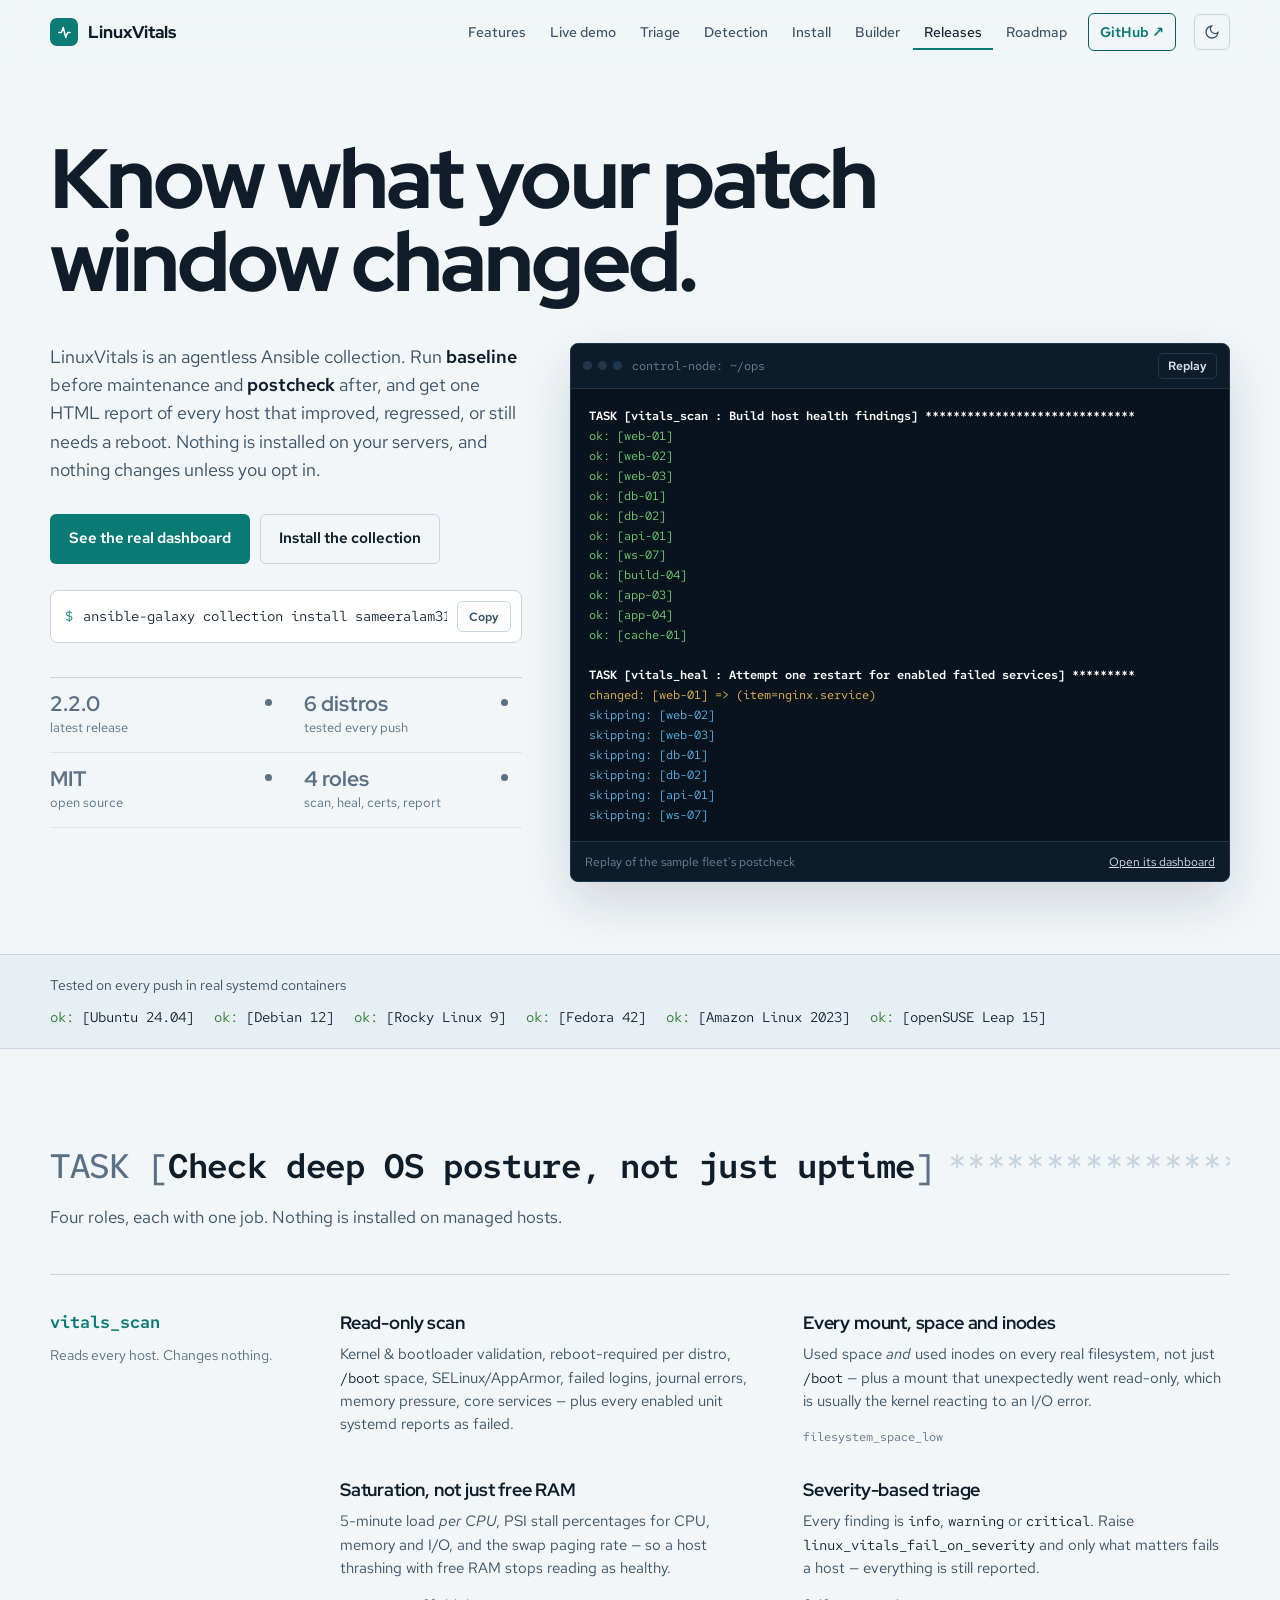
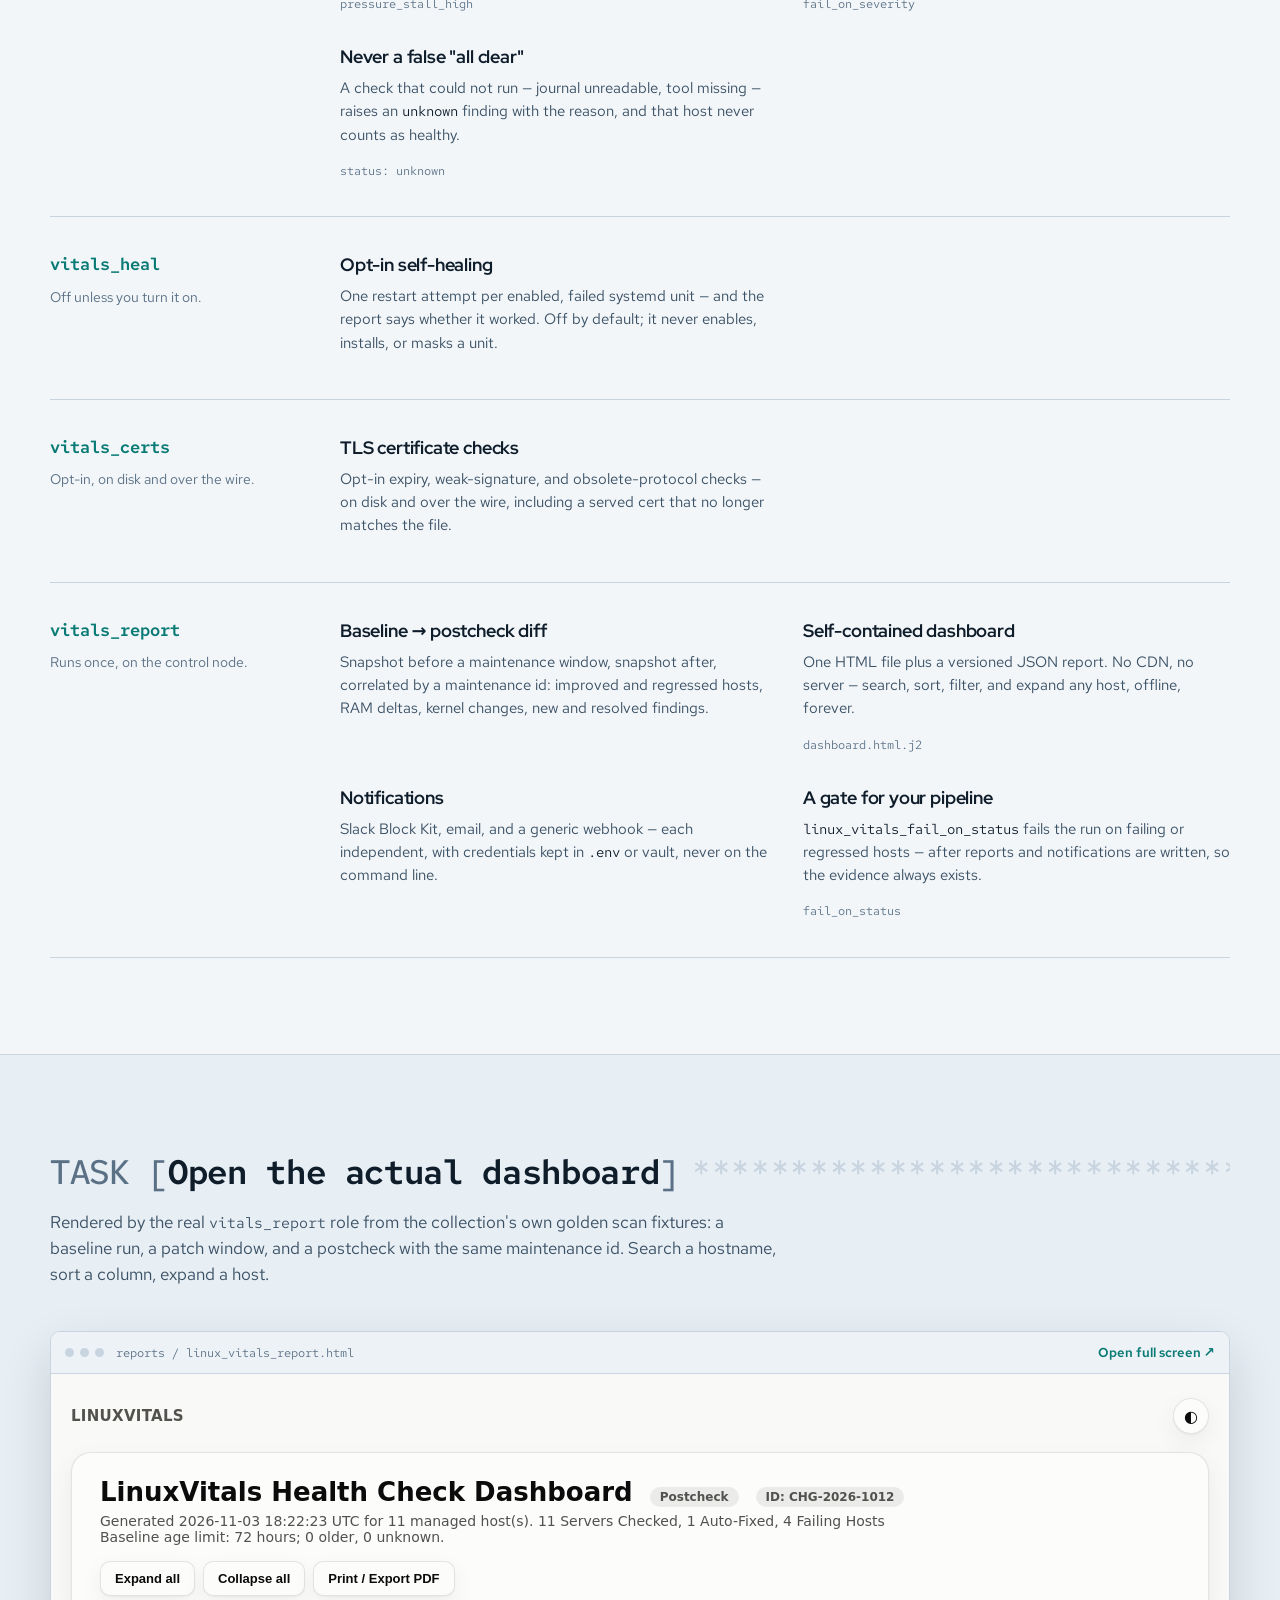
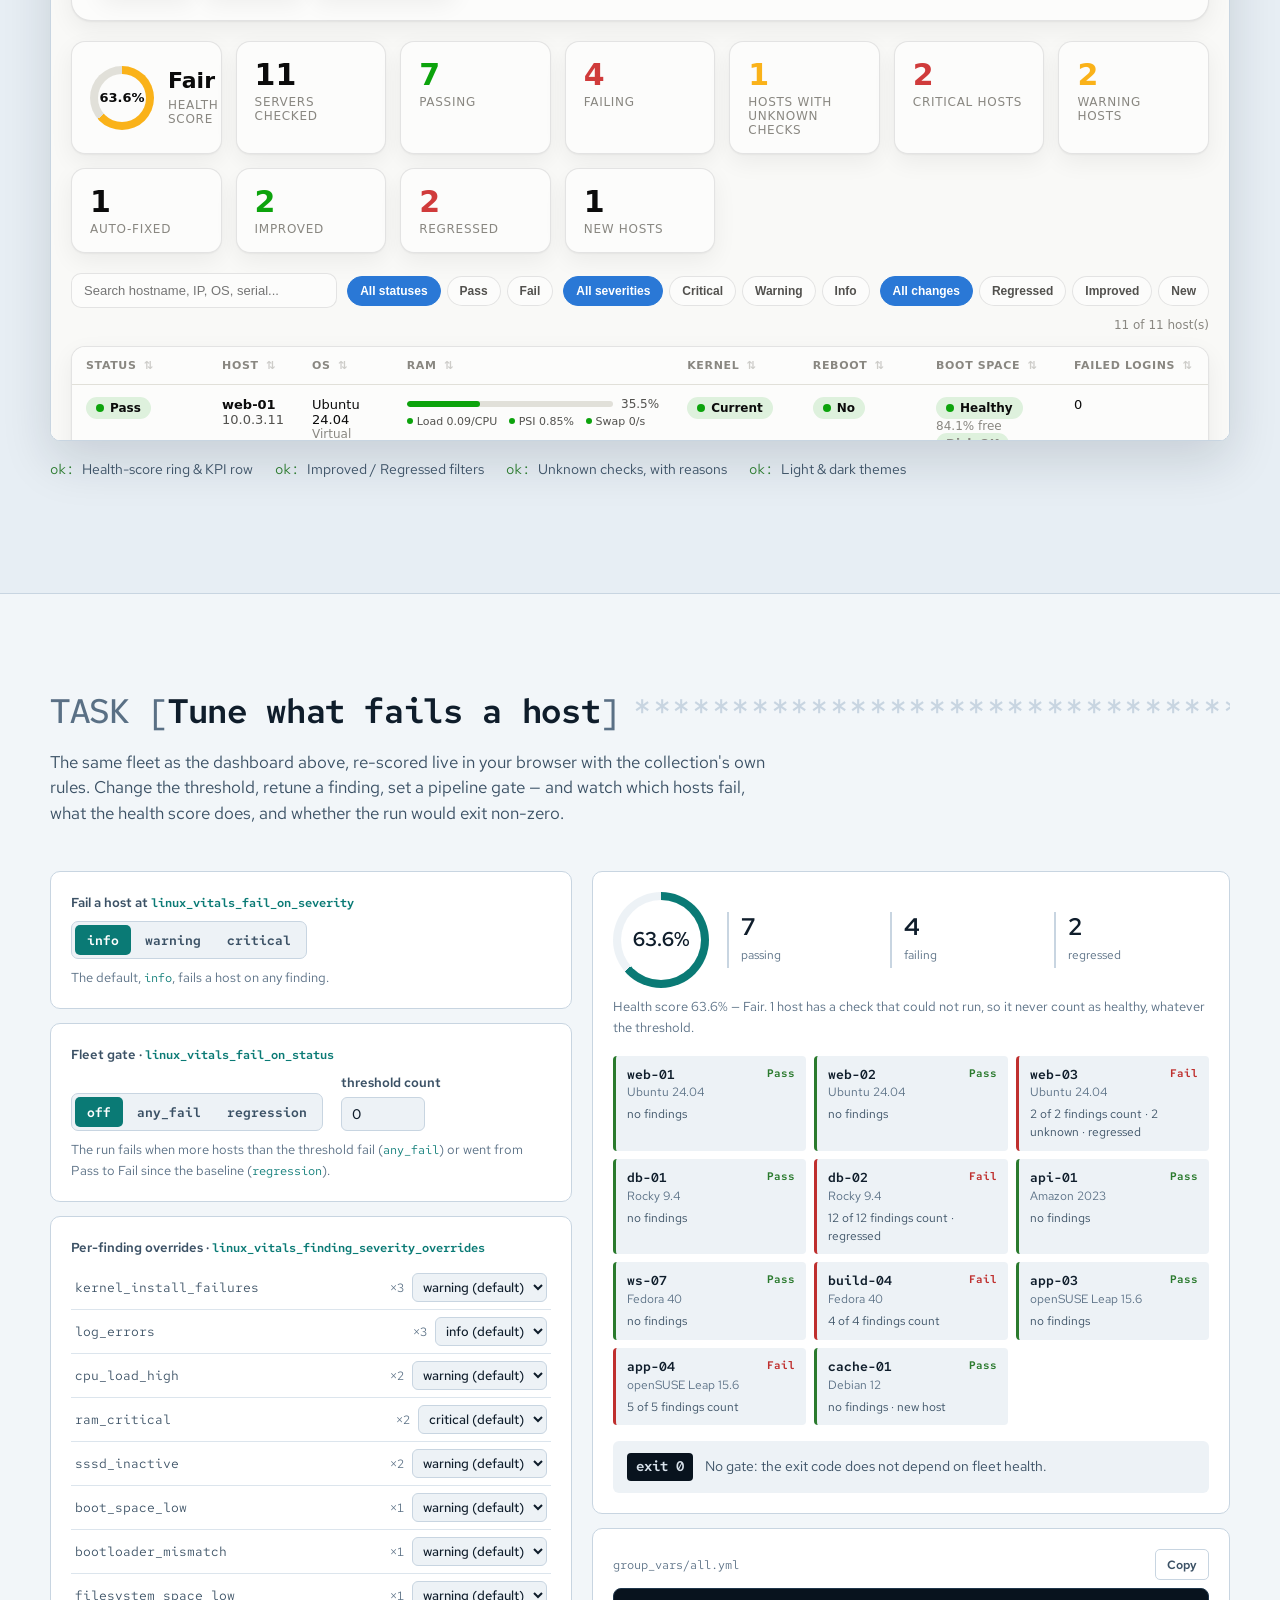
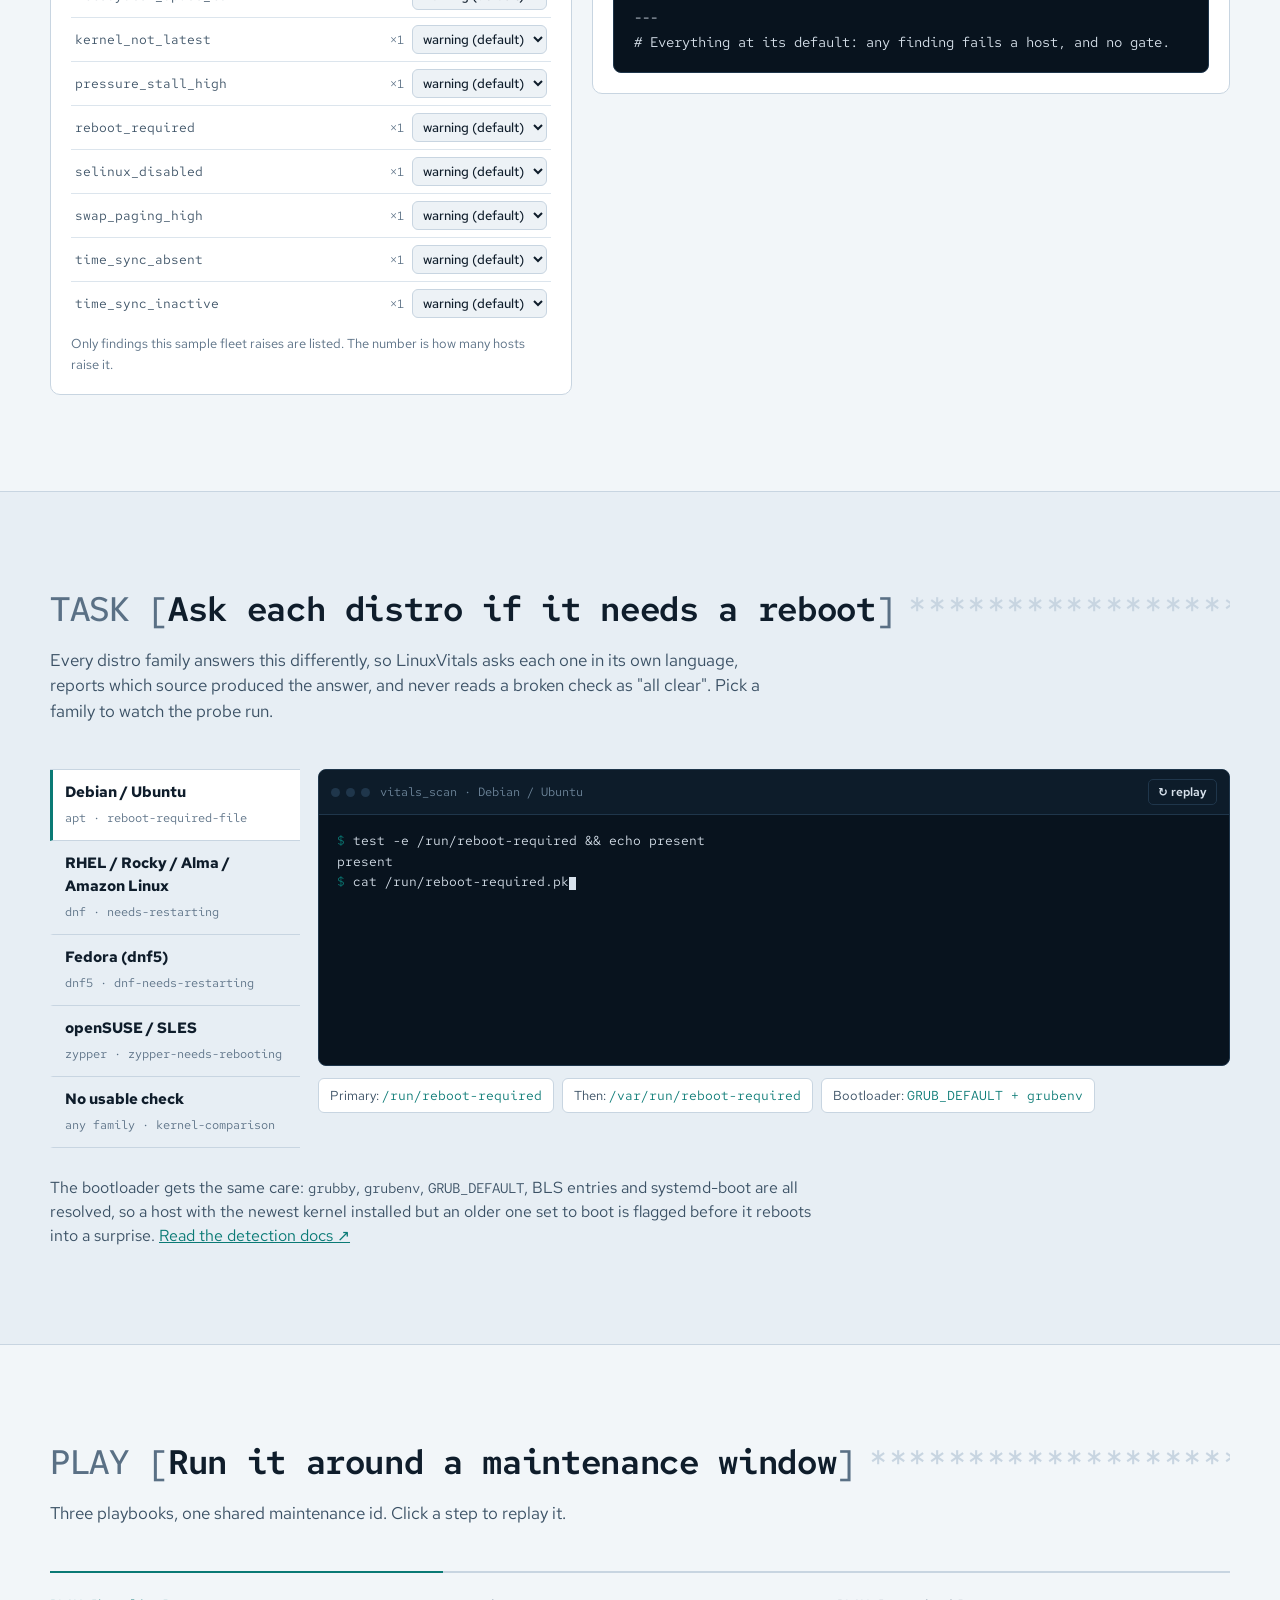
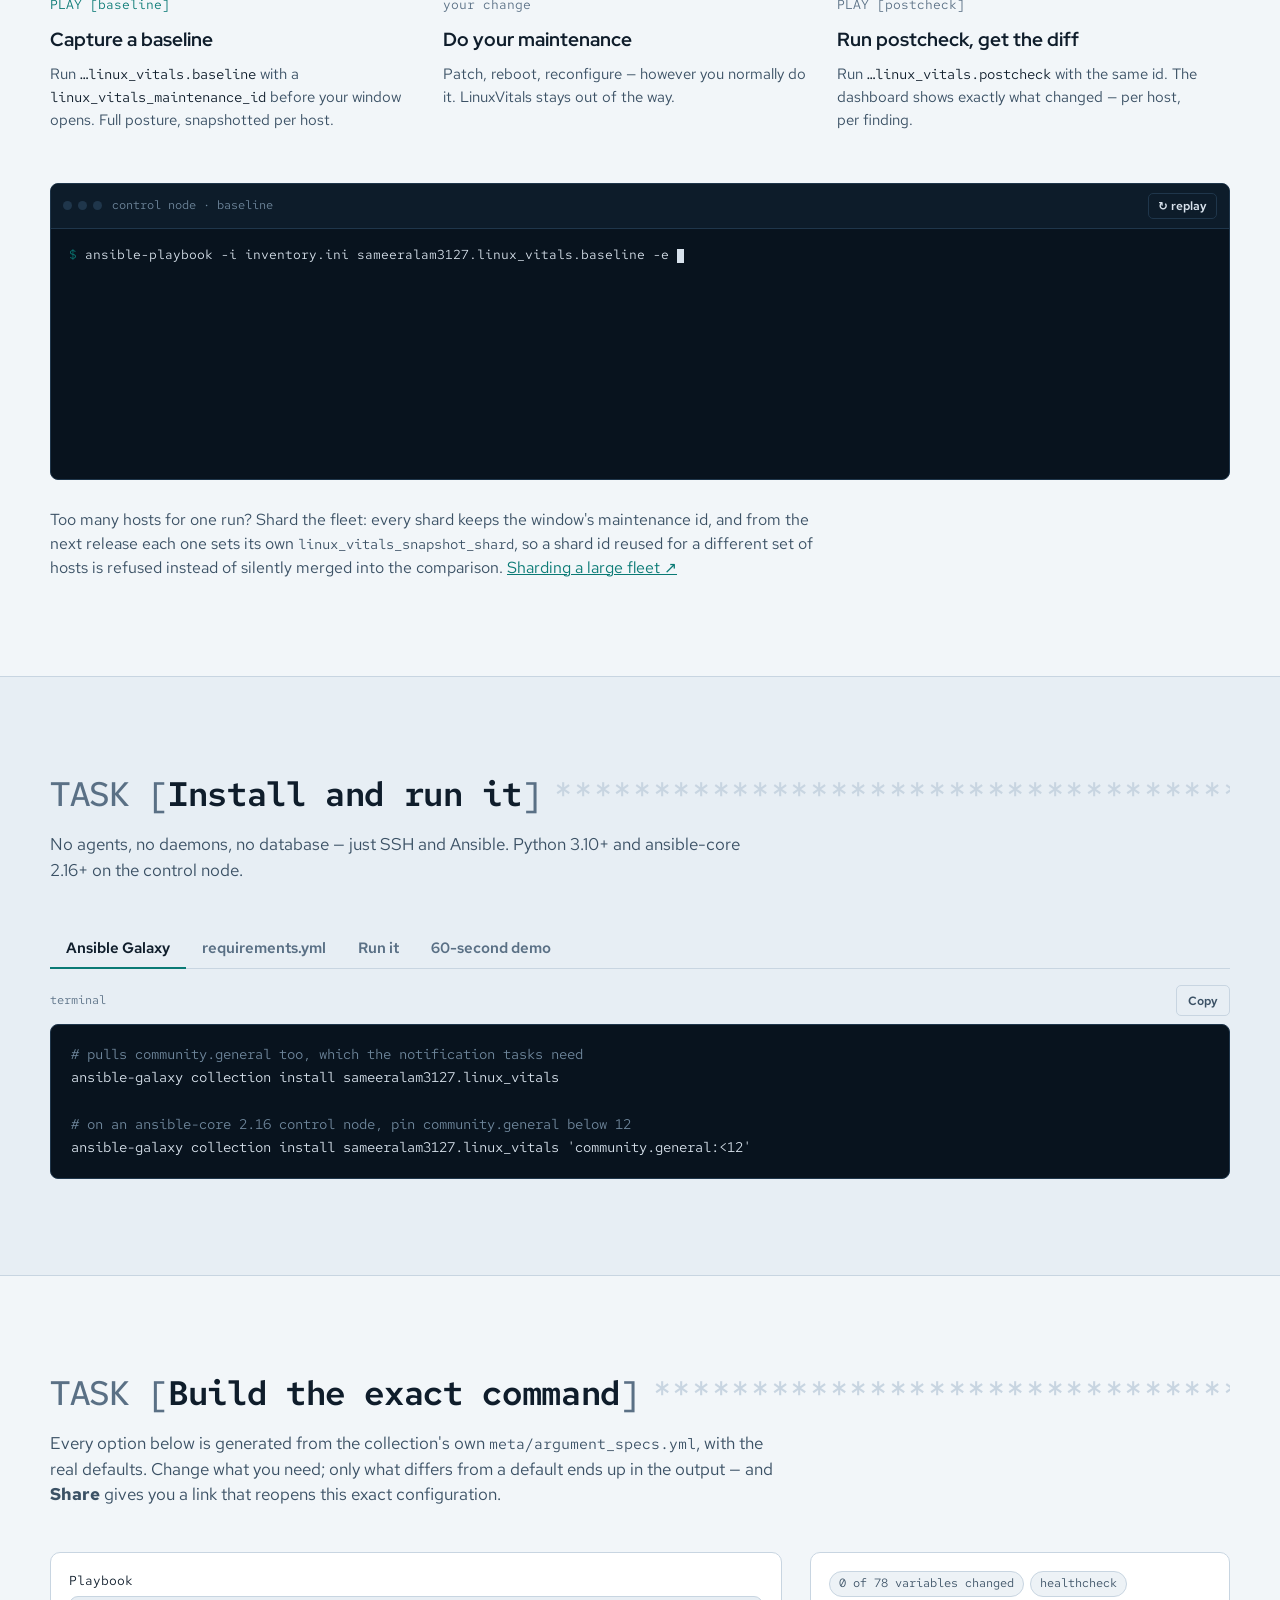
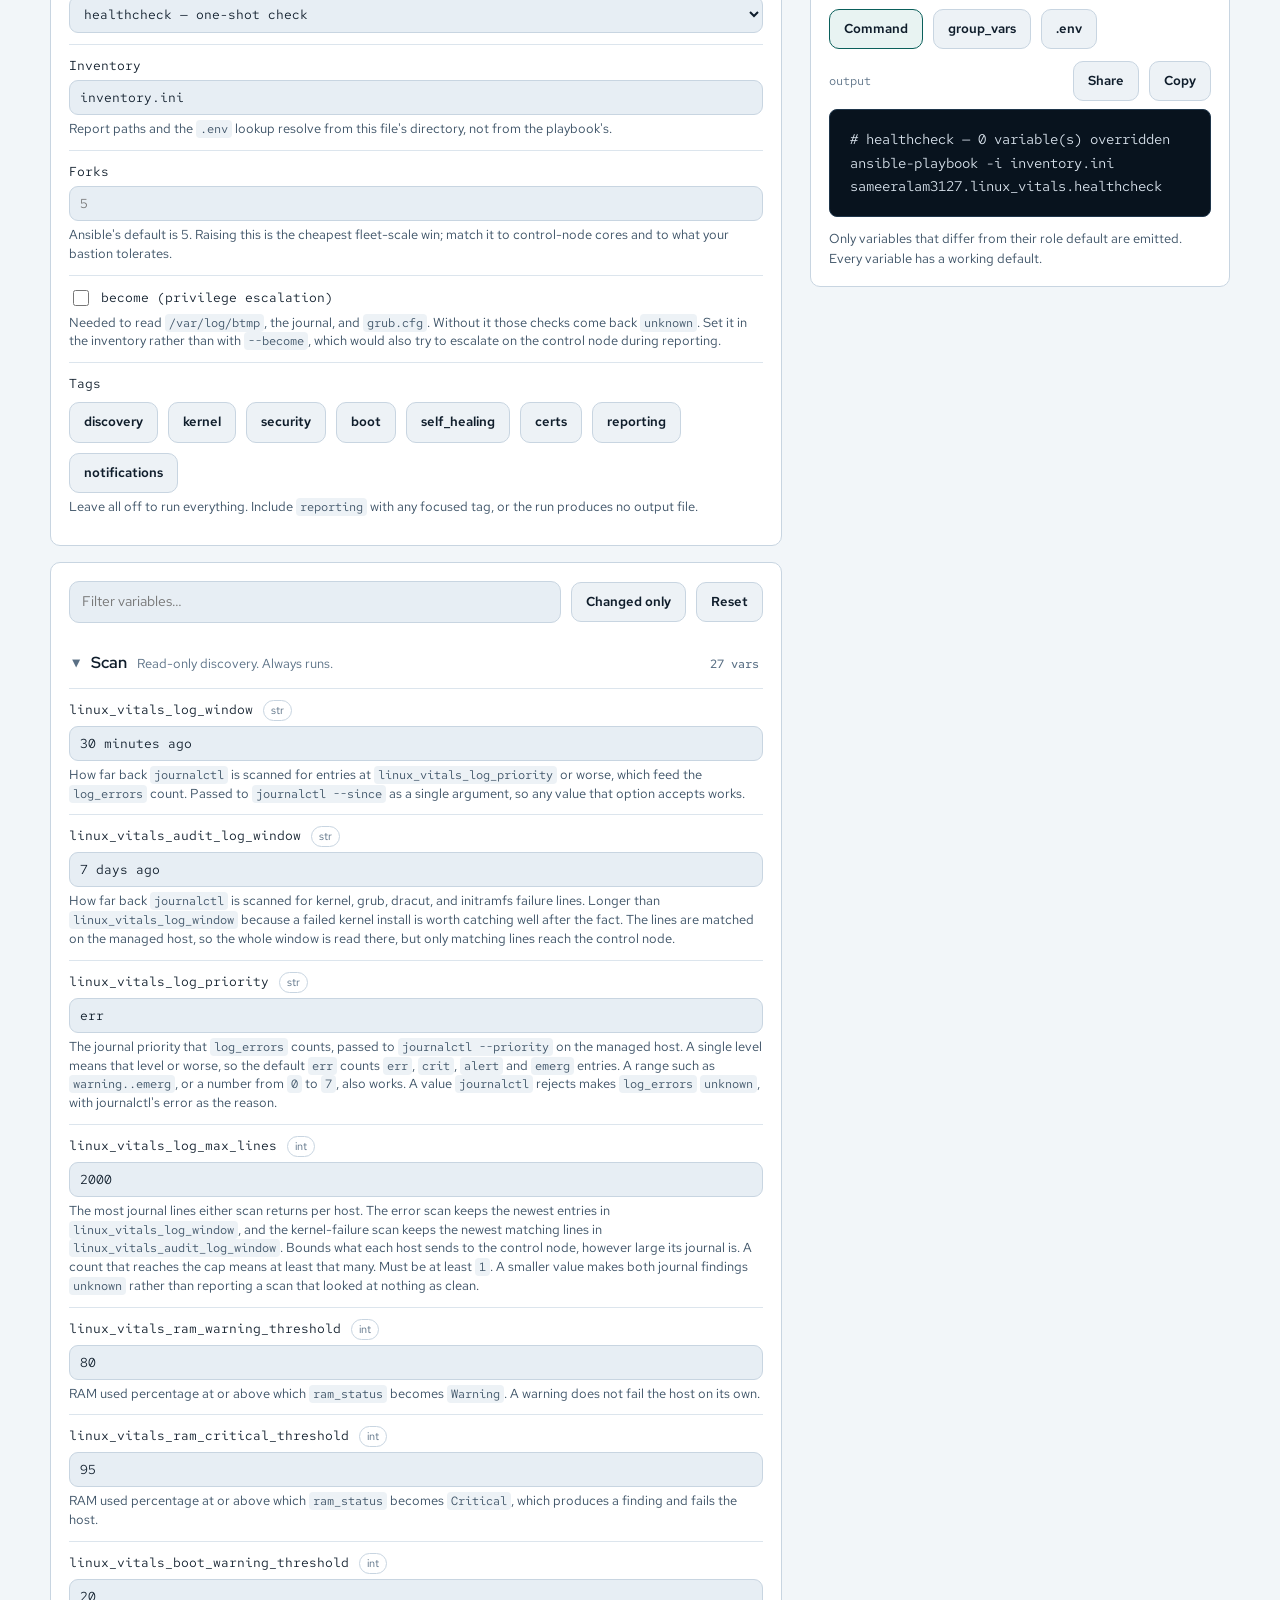
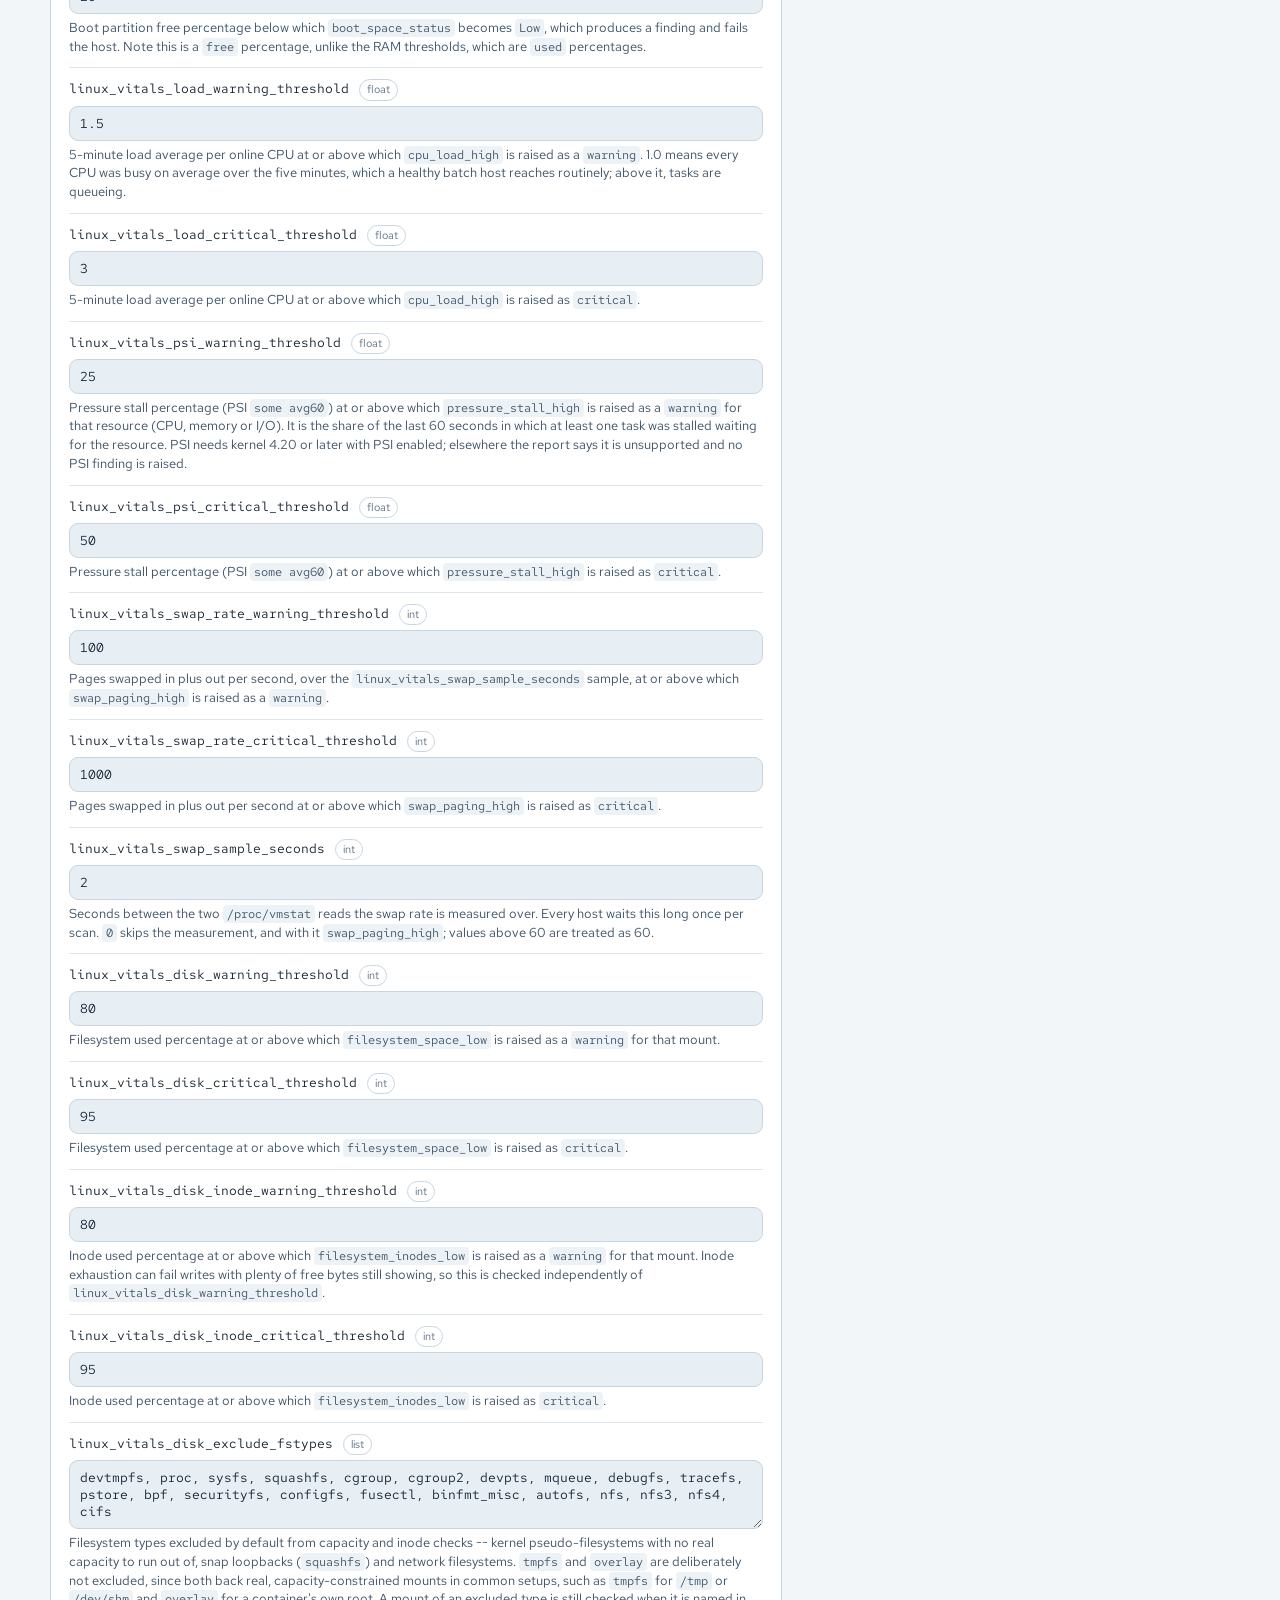
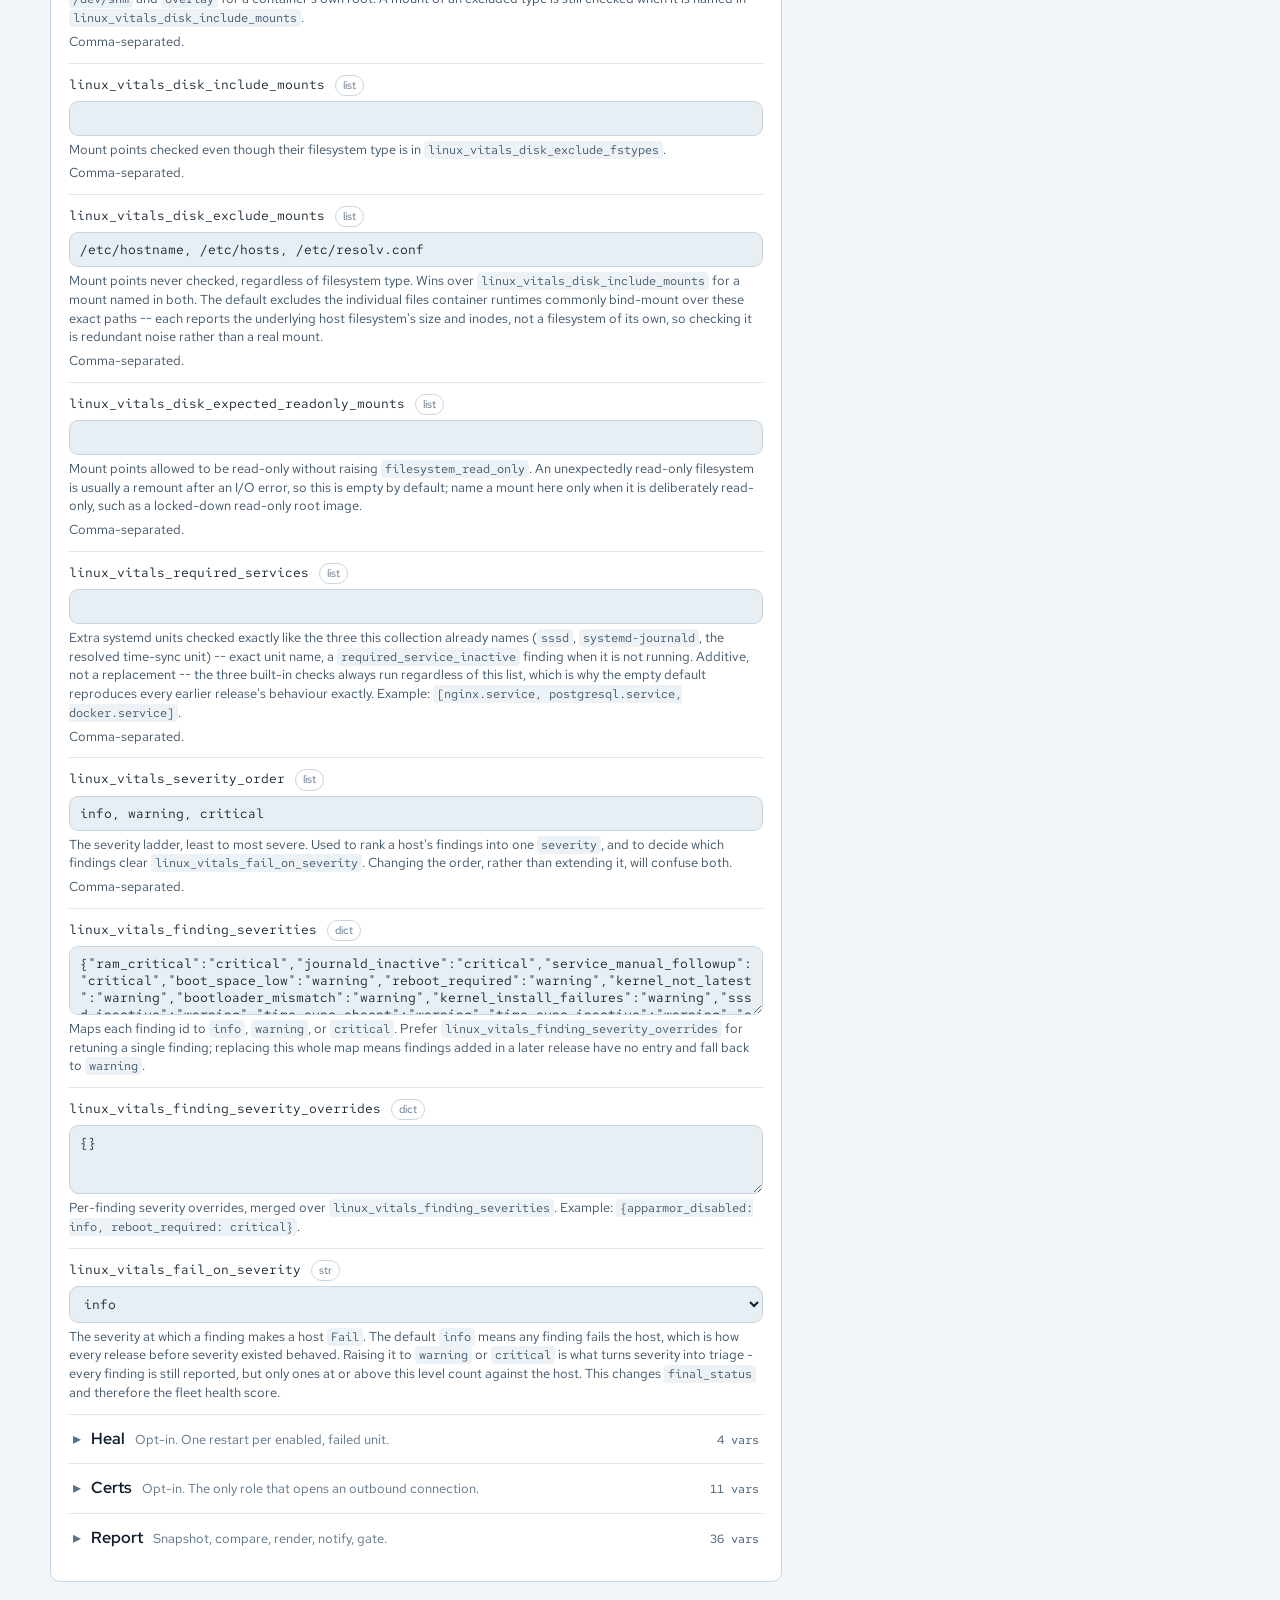
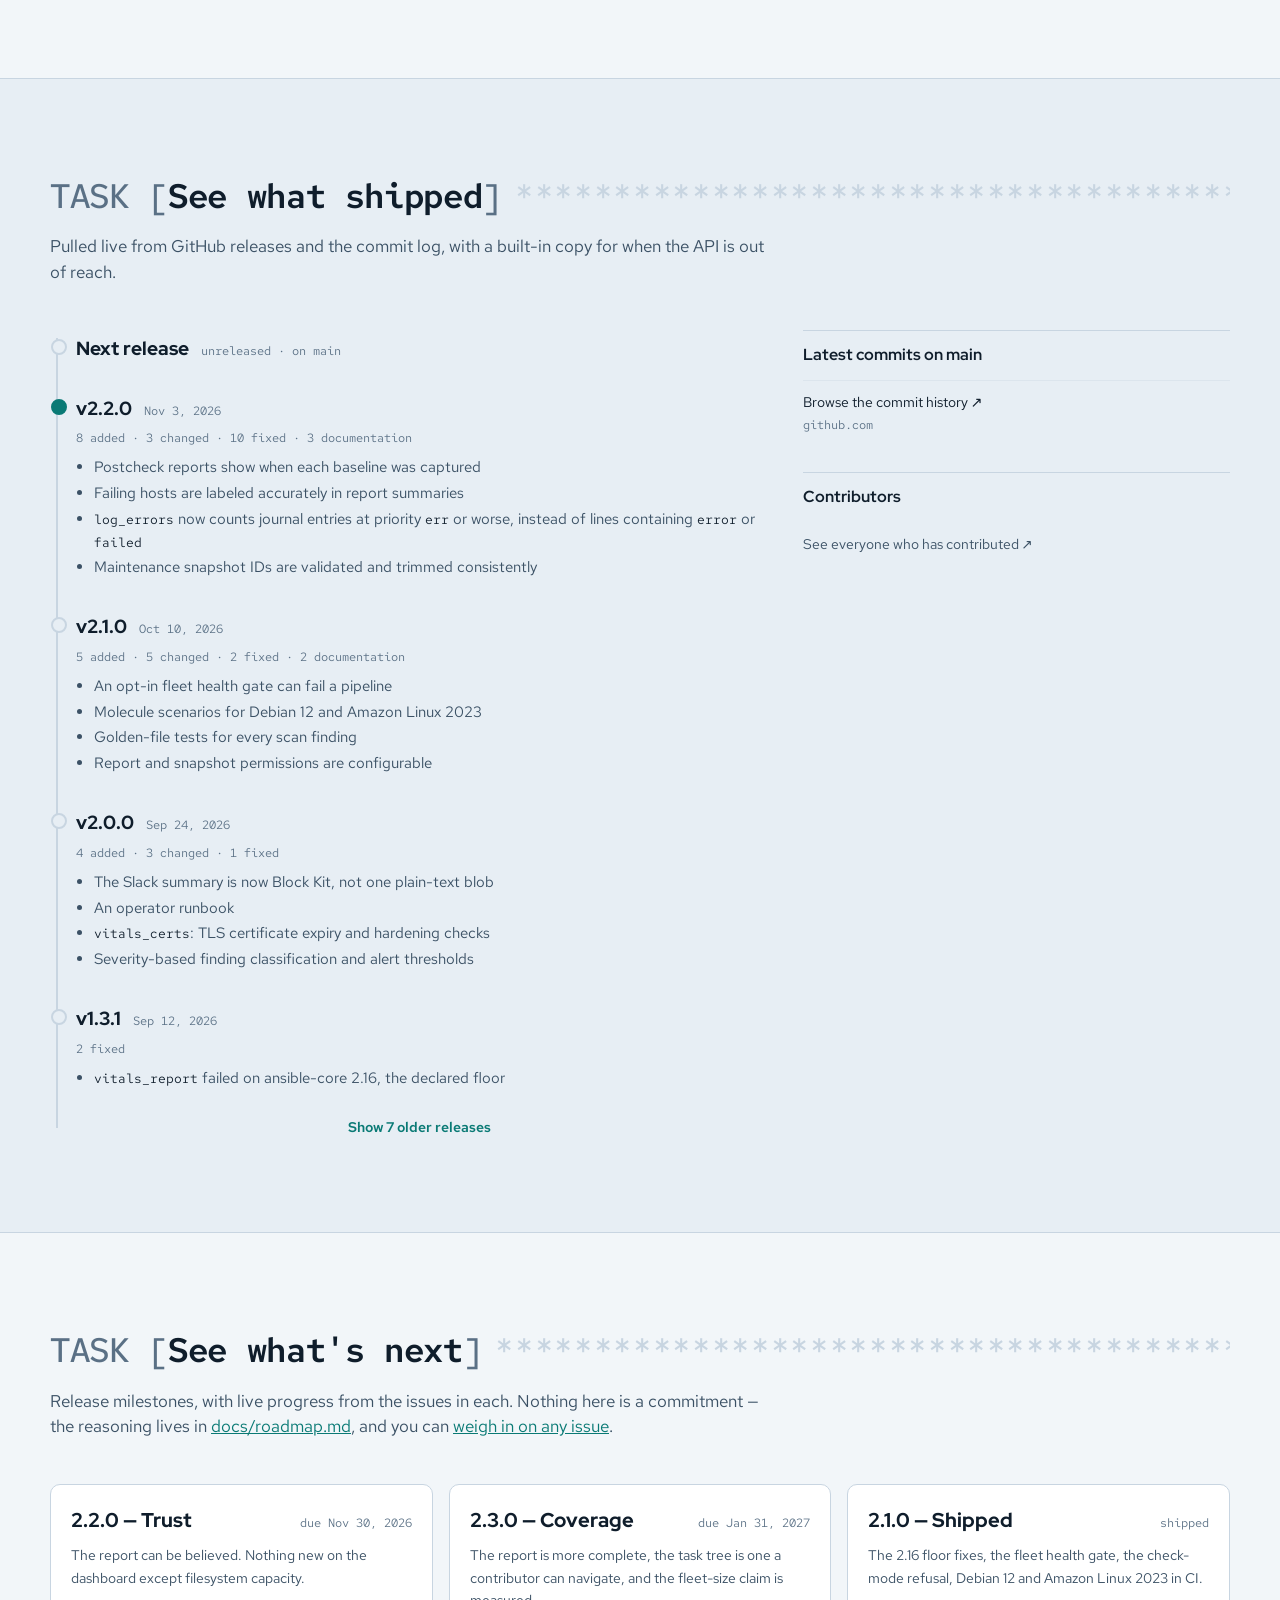
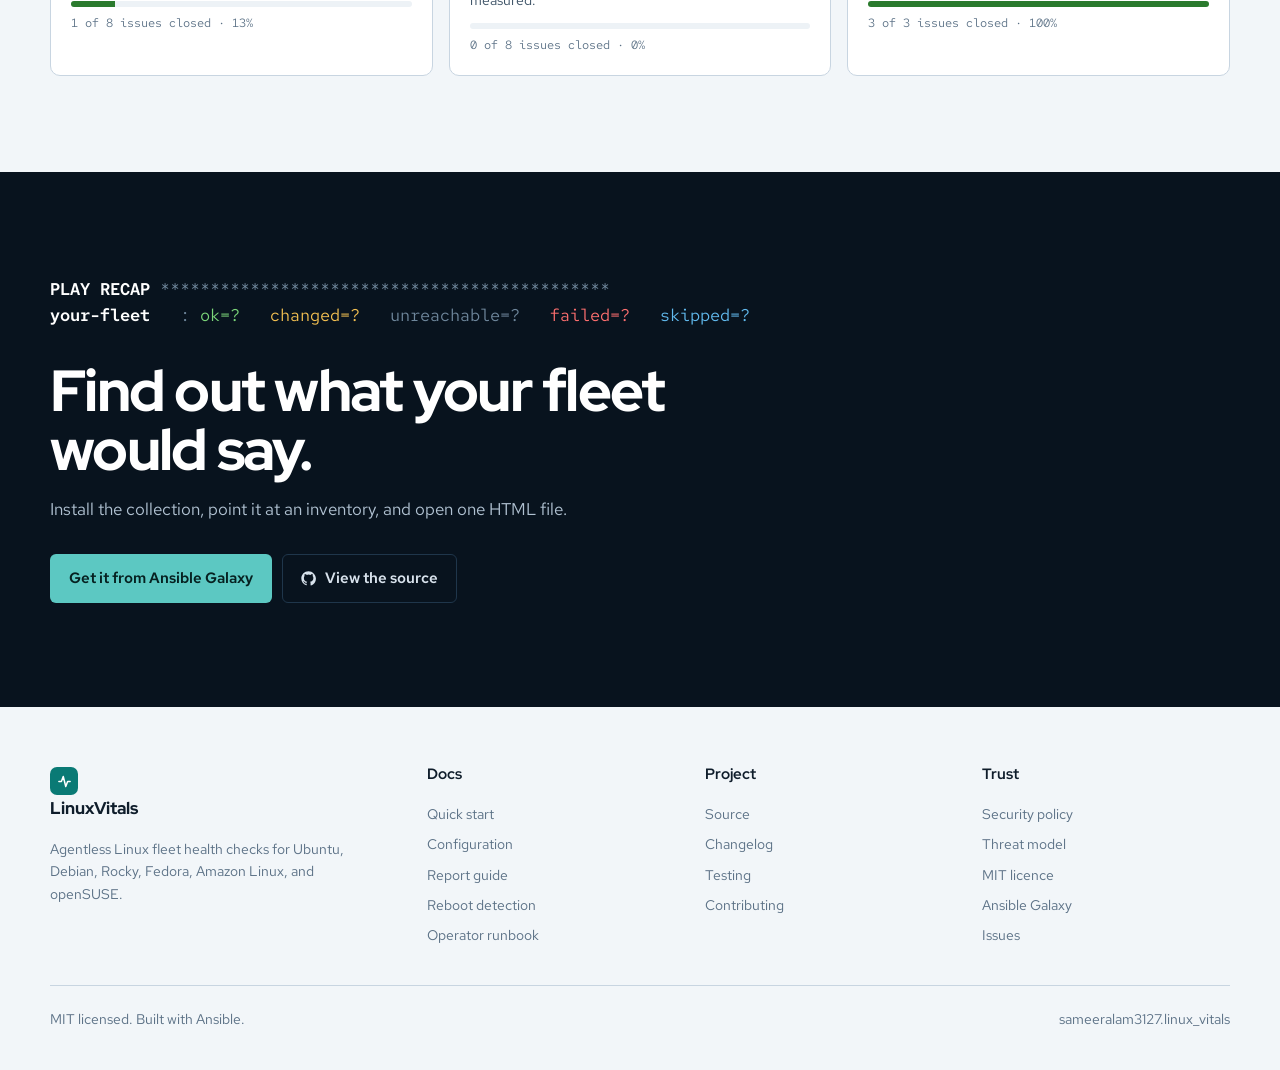
==== commit 1805435d: "Fix the site's search and link-preview metadata - A 1200x630 share image (assets/og-image.png) for o" ====
--- a/index.html
+++ b/index.html
@@ -3,14 +3,47 @@
 <head>
 <meta charset="UTF-8">
 <meta name="viewport" content="width=device-width, initial-scale=1.0">
-<title>LinuxVitals — Ansible health checks for every patch window</title>
-<meta name="description" content="LinuxVitals is an agentless Ansible collection that scans, heals, and reports on Linux fleets — with per-distro reboot and kernel detection, a baseline/postcheck comparison built for real maintenance windows, and a self-contained HTML dashboard.">
+<title>LinuxVitals — Ansible health checks for Linux patch windows</title>
+<meta name="description" content="Agentless Ansible health checks for Linux fleets. Compare every host before and after patching and get one HTML report. Install it free from Ansible Galaxy.">
 <link rel="canonical" href="https://sameeralam3127.github.io/linux-vitals/">
 <meta property="og:type" content="website">
-<meta property="og:title" content="LinuxVitals — Continuous vitals for your Linux fleet">
-<meta property="og:description" content="Agentless Ansible collection for Linux fleet health checks across Ubuntu, Debian, Rocky, Fedora, Amazon Linux, and openSUSE. Tested on six distributions with real systemd containers on every push.">
+<meta property="og:title" content="LinuxVitals — Ansible health checks for Linux patch windows">
+<meta property="og:description" content="Agentless Ansible health checks for Linux fleets. Compare every host before and after patching and get one HTML report. Install it free from Ansible Galaxy.">
 <meta property="og:url" content="https://sameeralam3127.github.io/linux-vitals/">
+<meta property="og:image" content="https://sameeralam3127.github.io/linux-vitals/assets/og-image.png">
+<meta property="og:image:width" content="1200">
+<meta property="og:image:height" content="630">
+<meta property="og:image:alt" content="LinuxVitals: a postcheck run listing each Linux host as Pass or Fail, with the fleet health score">
+<meta property="og:site_name" content="LinuxVitals">
 <meta name="twitter:card" content="summary_large_image">
+<meta name="twitter:title" content="LinuxVitals — Ansible health checks for Linux patch windows">
+<meta name="twitter:description" content="Agentless Ansible health checks for Linux fleets. Compare every host before and after patching and get one HTML report. Install it free from Ansible Galaxy.">
+<meta name="twitter:image" content="https://sameeralam3127.github.io/linux-vitals/assets/og-image.png">
+<meta name="twitter:image:alt" content="LinuxVitals: a postcheck run listing each Linux host as Pass or Fail, with the fleet health score">
+<script type="application/ld+json">
+{
+  "@context": "https://schema.org",
+  "@type": "SoftwareSourceCode",
+  "name": "LinuxVitals",
+  "alternateName": "sameeralam3127.linux_vitals",
+  "description": "Agentless Ansible health checks for Linux fleets. Compare every host before and after patching and get one HTML report. Install it free from Ansible Galaxy.",
+  "url": "https://sameeralam3127.github.io/linux-vitals/",
+  "image": "https://sameeralam3127.github.io/linux-vitals/assets/og-image.png",
+  "codeRepository": "https://github.com/sameeralam3127/linux-vitals",
+  "programmingLanguage": "Ansible",
+  "runtimePlatform": "ansible-core 2.16 or later",
+  "license": "https://opensource.org/licenses/MIT",
+  "author": {
+    "@type": "Person",
+    "name": "Sameer Alam",
+    "url": "https://github.com/sameeralam3127"
+  },
+  "keywords": "Ansible, Ansible collection, Linux health check, patch management, maintenance window, reboot required, fleet monitoring, Ubuntu, Debian, Rocky Linux, Fedora, Amazon Linux, openSUSE",
+  "sameAs": [
+    "https://galaxy.ansible.com/ui/repo/published/sameeralam3127/linux_vitals/"
+  ]
+}
+</script>
 <meta name="color-scheme" content="dark light">
 <link rel="icon" href="data:image/svg+xml,%3Csvg xmlns='http://www.w3.org/2000/svg' viewBox='0 0 32 32'%3E%3Crect width='32' height='32' rx='8' fill='%235cc8c2'/%3E%3Cpath d='M6 16h5l3-8 4 16 3-8h5' fill='none' stroke='%23062120' stroke-width='3' stroke-linecap='round' stroke-linejoin='round'/%3E%3C/svg%3E">
 <meta name="theme-color" content="#0f1d2b">
@@ -66,7 +99,7 @@
 
 <section class="hero">
   <div class="wrap">
-    <h1>Know what your patch window changed.</h1>
+    <h1>Know what your patch window changed.<span class="sr-only"> Agentless Linux health checks with Ansible.</span></h1>
     <div class="hero-grid">
       <div class="hero-copy">
         <p class="lede">
@@ -135,7 +168,7 @@
 
 <section id="features">
   <div class="wrap">
-    <h2 class="task"><span class="t-kw" aria-hidden="true">TASK [</span><span class="t-name">Check deep OS posture, not just uptime</span><span class="t-kw" aria-hidden="true">]</span><span class="t-stars" aria-hidden="true"></span></h2>
+    <h2 class="task"><span class="t-kw" data-kw="TASK [" aria-hidden="true"></span><span class="t-name">Check deep OS posture, not just uptime</span><span class="t-kw" data-kw="]" aria-hidden="true"></span><span class="t-stars" aria-hidden="true"></span></h2>
     <p class="sub">Four roles, each with one job. Nothing is installed on managed hosts.</p>
 
     <div class="roles">
@@ -176,7 +209,7 @@
 
 <section id="demo" class="tint">
   <div class="wrap">
-    <h2 class="task"><span class="t-kw" aria-hidden="true">TASK [</span><span class="t-name">Open the actual dashboard</span><span class="t-kw" aria-hidden="true">]</span><span class="t-stars" aria-hidden="true"></span></h2>
+    <h2 class="task"><span class="t-kw" data-kw="TASK [" aria-hidden="true"></span><span class="t-name">Open the actual dashboard</span><span class="t-kw" data-kw="]" aria-hidden="true"></span><span class="t-stars" aria-hidden="true"></span></h2>
     <p class="sub">Rendered by the real <code>vitals_report</code> role from the collection's own golden scan fixtures: a baseline run, a patch window, and a postcheck with the same maintenance id. Search a hostname, sort a column, expand a host.</p>
 
     <div class="browser">
@@ -199,7 +232,7 @@
 
 <section id="triage">
   <div class="wrap">
-    <h2 class="task"><span class="t-kw" aria-hidden="true">TASK [</span><span class="t-name">Tune what fails a host</span><span class="t-kw" aria-hidden="true">]</span><span class="t-stars" aria-hidden="true"></span></h2>
+    <h2 class="task"><span class="t-kw" data-kw="TASK [" aria-hidden="true"></span><span class="t-name">Tune what fails a host</span><span class="t-kw" data-kw="]" aria-hidden="true"></span><span class="t-stars" aria-hidden="true"></span></h2>
     <p class="sub">The same fleet as the dashboard above, re-scored live in your browser with the collection's own rules. Change the threshold, retune a finding, set a pipeline gate — and watch which hosts fail, what the health score does, and whether the run would exit non-zero.</p>
 
     <div class="tp">
@@ -264,7 +297,7 @@
 
 <section id="detection" class="tint">
   <div class="wrap">
-    <h2 class="task"><span class="t-kw" aria-hidden="true">TASK [</span><span class="t-name">Ask each distro if it needs a reboot</span><span class="t-kw" aria-hidden="true">]</span><span class="t-stars" aria-hidden="true"></span></h2>
+    <h2 class="task"><span class="t-kw" data-kw="TASK [" aria-hidden="true"></span><span class="t-name">Ask each distro if it needs a reboot</span><span class="t-kw" data-kw="]" aria-hidden="true"></span><span class="t-stars" aria-hidden="true"></span></h2>
     <p class="sub">
       Every distro family answers this differently, so LinuxVitals asks each one in its own language, reports which source produced the answer, and never
       reads a broken check as "all clear". Pick a family to watch the probe run.
@@ -291,7 +324,7 @@
 
 <section id="workflow">
   <div class="wrap">
-    <h2 class="task"><span class="t-kw" aria-hidden="true">PLAY [</span><span class="t-name">Run it around a maintenance window</span><span class="t-kw" aria-hidden="true">]</span><span class="t-stars" aria-hidden="true"></span></h2>
+    <h2 class="task"><span class="t-kw" data-kw="PLAY [" aria-hidden="true"></span><span class="t-name">Run it around a maintenance window</span><span class="t-kw" data-kw="]" aria-hidden="true"></span><span class="t-stars" aria-hidden="true"></span></h2>
     <p class="sub">Three playbooks, one shared maintenance id. Click a step to replay it.</p>
 
     <div class="steps" id="wf-steps">
@@ -328,7 +361,7 @@
 
 <section id="install" class="tint">
   <div class="wrap">
-    <h2 class="task"><span class="t-kw" aria-hidden="true">TASK [</span><span class="t-name">Install and run it</span><span class="t-kw" aria-hidden="true">]</span><span class="t-stars" aria-hidden="true"></span></h2>
+    <h2 class="task"><span class="t-kw" data-kw="TASK [" aria-hidden="true"></span><span class="t-name">Install and run it</span><span class="t-kw" data-kw="]" aria-hidden="true"></span><span class="t-stars" aria-hidden="true"></span></h2>
     <p class="sub">No agents, no daemons, no database — just SSH and Ansible. Python 3.10+ and ansible-core 2.16+ on the control node.</p>
 
     <div>
@@ -384,7 +417,7 @@
 
 <section id="builder">
   <div class="wrap">
-    <h2 class="task"><span class="t-kw" aria-hidden="true">TASK [</span><span class="t-name">Build the exact command</span><span class="t-kw" aria-hidden="true">]</span><span class="t-stars" aria-hidden="true"></span></h2>
+    <h2 class="task"><span class="t-kw" data-kw="TASK [" aria-hidden="true"></span><span class="t-name">Build the exact command</span><span class="t-kw" data-kw="]" aria-hidden="true"></span><span class="t-stars" aria-hidden="true"></span></h2>
     <p class="sub" id="cb-intro">Every option below is generated from the collection's own <code>meta/argument_specs.yml</code>, with the real defaults. Change what you need; only what differs from a default ends up in the output — and <strong>Share</strong> gives you a link that reopens this exact configuration.</p>
 
     <div class="cb">
@@ -453,7 +486,7 @@
 
 <section id="releases" class="tint">
   <div class="wrap">
-    <h2 class="task"><span class="t-kw" aria-hidden="true">TASK [</span><span class="t-name">See what shipped</span><span class="t-kw" aria-hidden="true">]</span><span class="t-stars" aria-hidden="true"></span></h2>
+    <h2 class="task"><span class="t-kw" data-kw="TASK [" aria-hidden="true"></span><span class="t-name">See what shipped</span><span class="t-kw" data-kw="]" aria-hidden="true"></span><span class="t-stars" aria-hidden="true"></span></h2>
     <p class="sub">Pulled live from GitHub releases and the commit log, with a built-in copy for when the API is out of reach.</p>
 
     <div class="cols">
@@ -474,7 +507,7 @@
 
 <section id="roadmap">
   <div class="wrap">
-    <h2 class="task"><span class="t-kw" aria-hidden="true">TASK [</span><span class="t-name">See what's next</span><span class="t-kw" aria-hidden="true">]</span><span class="t-stars" aria-hidden="true"></span></h2>
+    <h2 class="task"><span class="t-kw" data-kw="TASK [" aria-hidden="true"></span><span class="t-name">See what's next</span><span class="t-kw" data-kw="]" aria-hidden="true"></span><span class="t-stars" aria-hidden="true"></span></h2>
     <p class="sub">
       Release milestones, with live progress from the issues in each. Nothing here is a commitment —
       the reasoning lives in <a href="https://github.com/sameeralam3127/linux-vitals/blob/main/docs/roadmap.md">docs/roadmap.md</a>,
--- a/assets/site.css
+++ b/assets/site.css
@@ -104,6 +104,7 @@
   padding: 10px 16px; font-weight: 600;
 }
 .skip:focus { left: 0; }
+.sr-only { position: absolute; width: 1px; height: 1px; padding: 0; margin: -1px; overflow: hidden; clip: rect(0 0 0 0); white-space: nowrap; border: 0; }
 
 /* ---------- nav ---------- */
 header.nav {
@@ -275,6 +276,7 @@
   font-size: clamp(1.35rem, 2.9vw, 2.15rem); line-height: 1.2; margin: 0 0 18px;
 }
 h2.task .t-kw { color: var(--ink-3); font-weight: 500; flex-shrink: 0; white-space: pre; }
+h2.task .t-kw::before { content: attr(data-kw); }
 h2.task .t-name { flex: 0 1 auto; min-width: 0; }
 h2.task .t-stars {
   flex: 1 1 0; min-width: 2ch; overflow: hidden; white-space: nowrap; color: var(--line);
